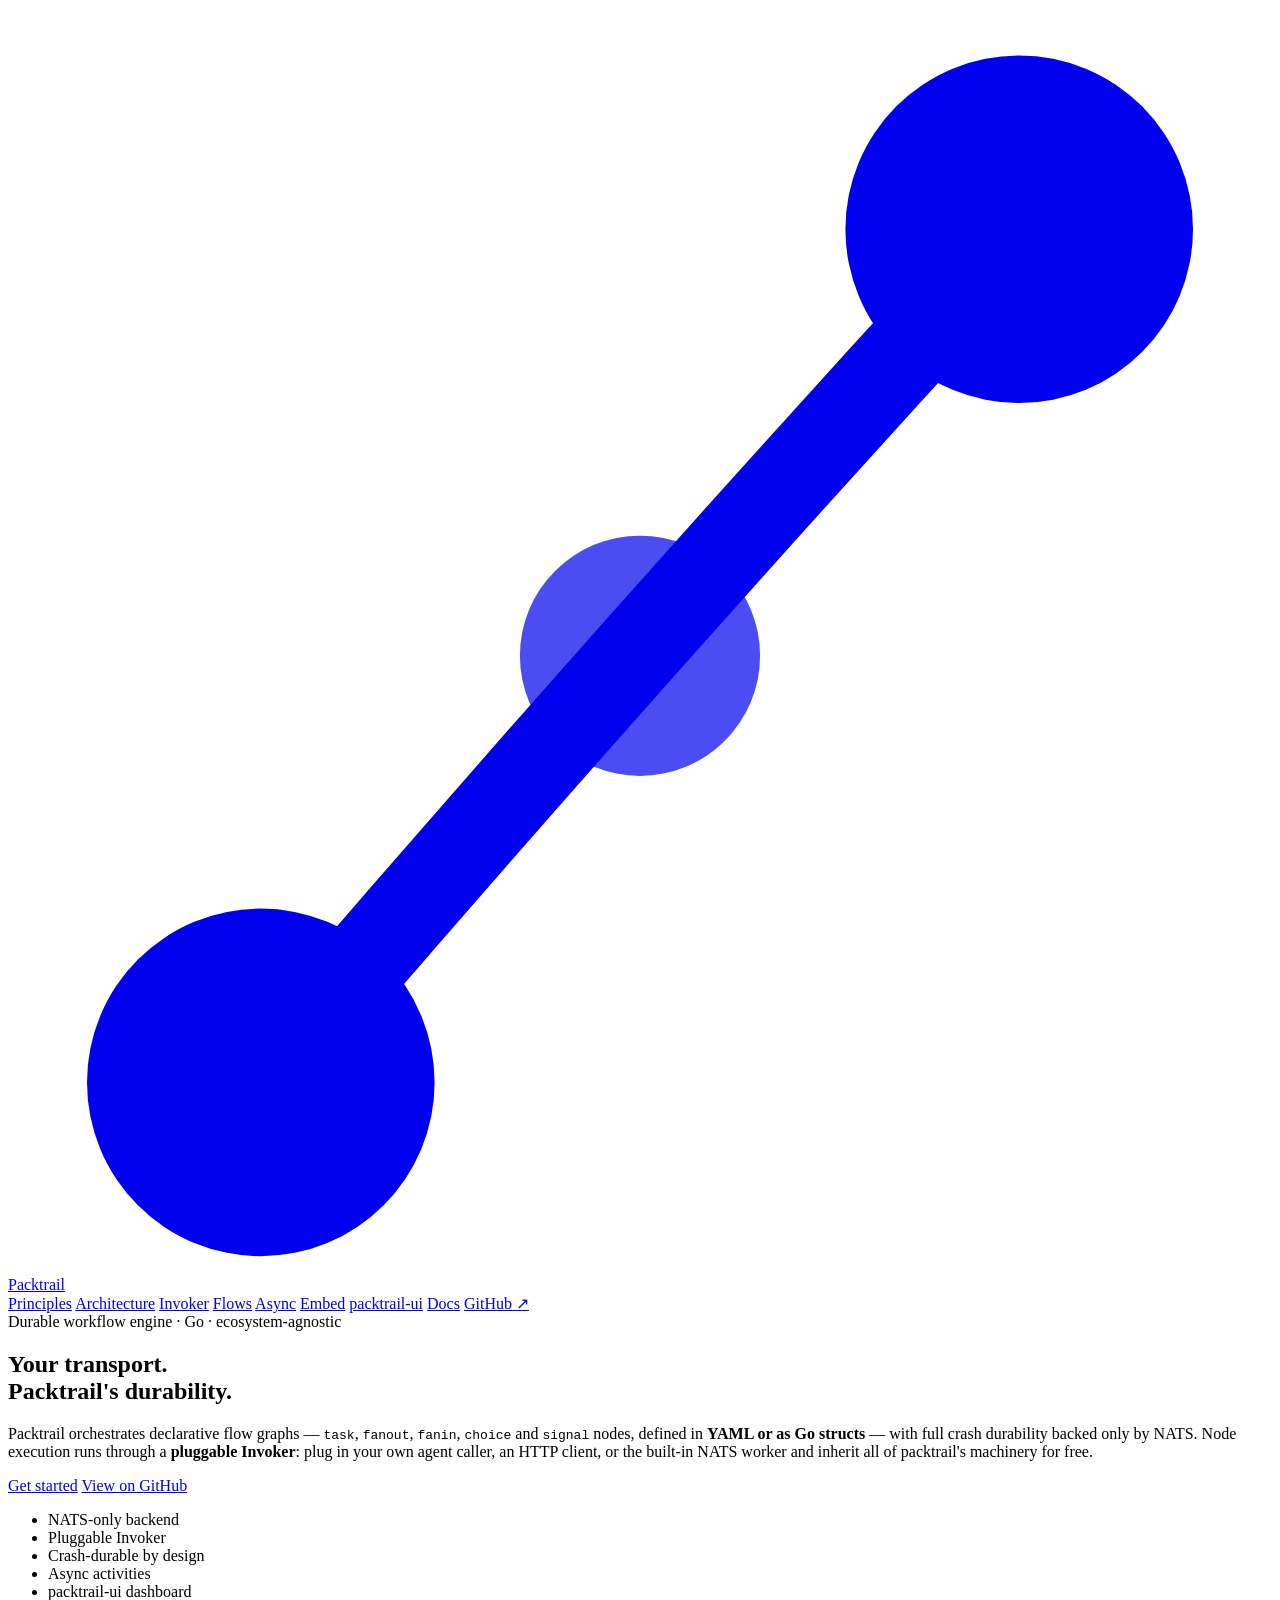
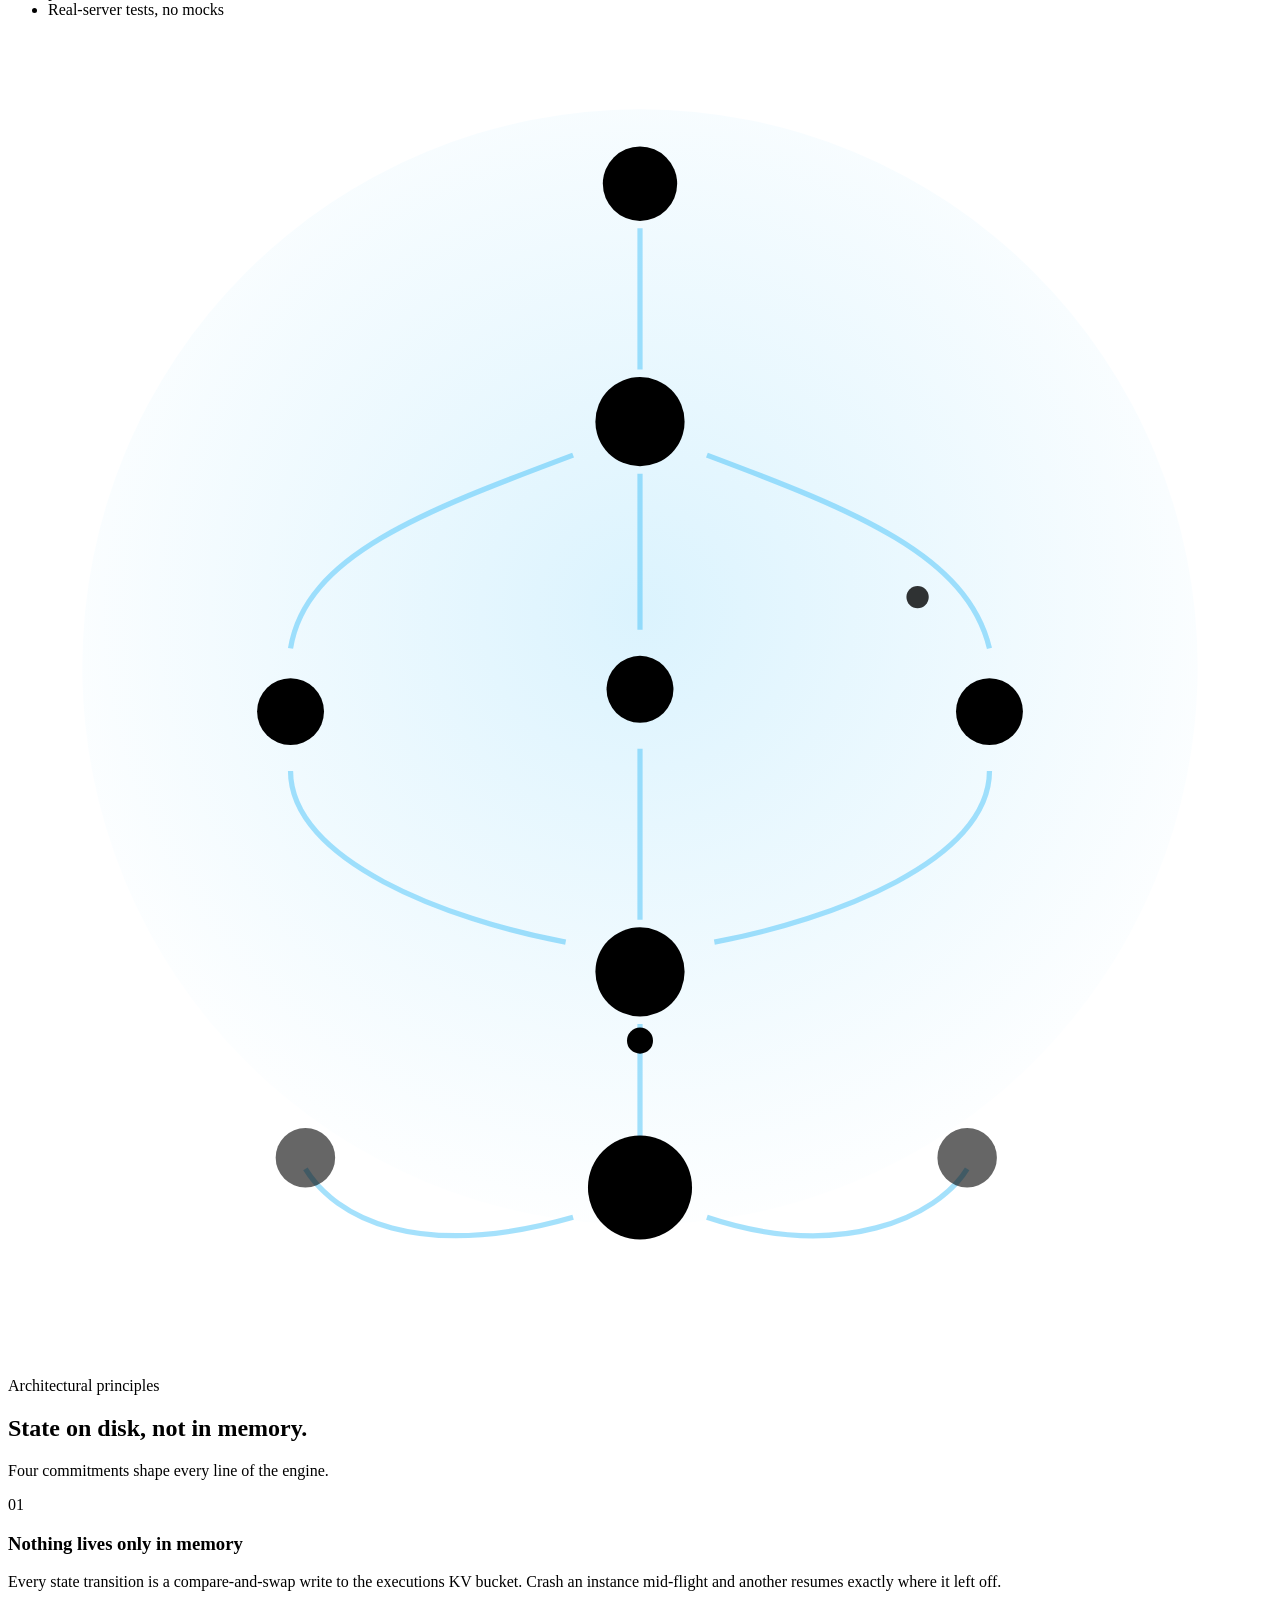
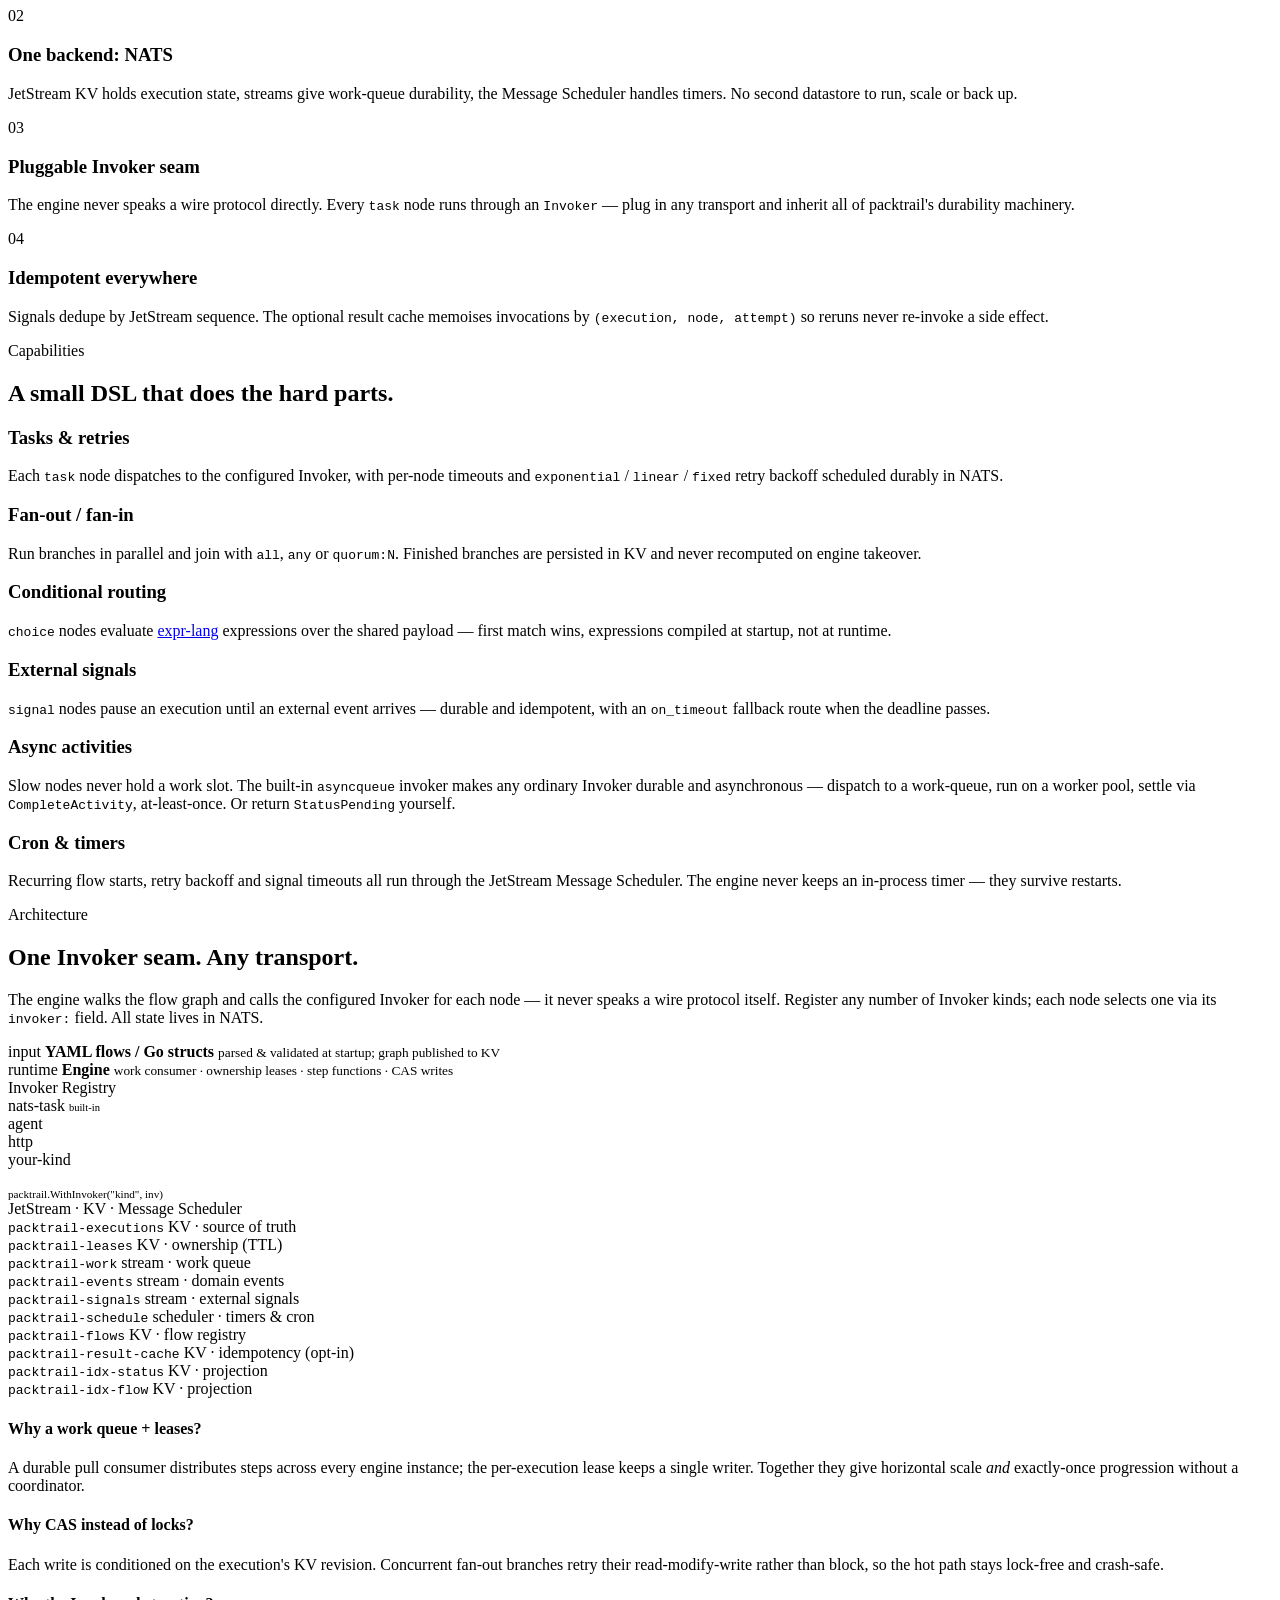
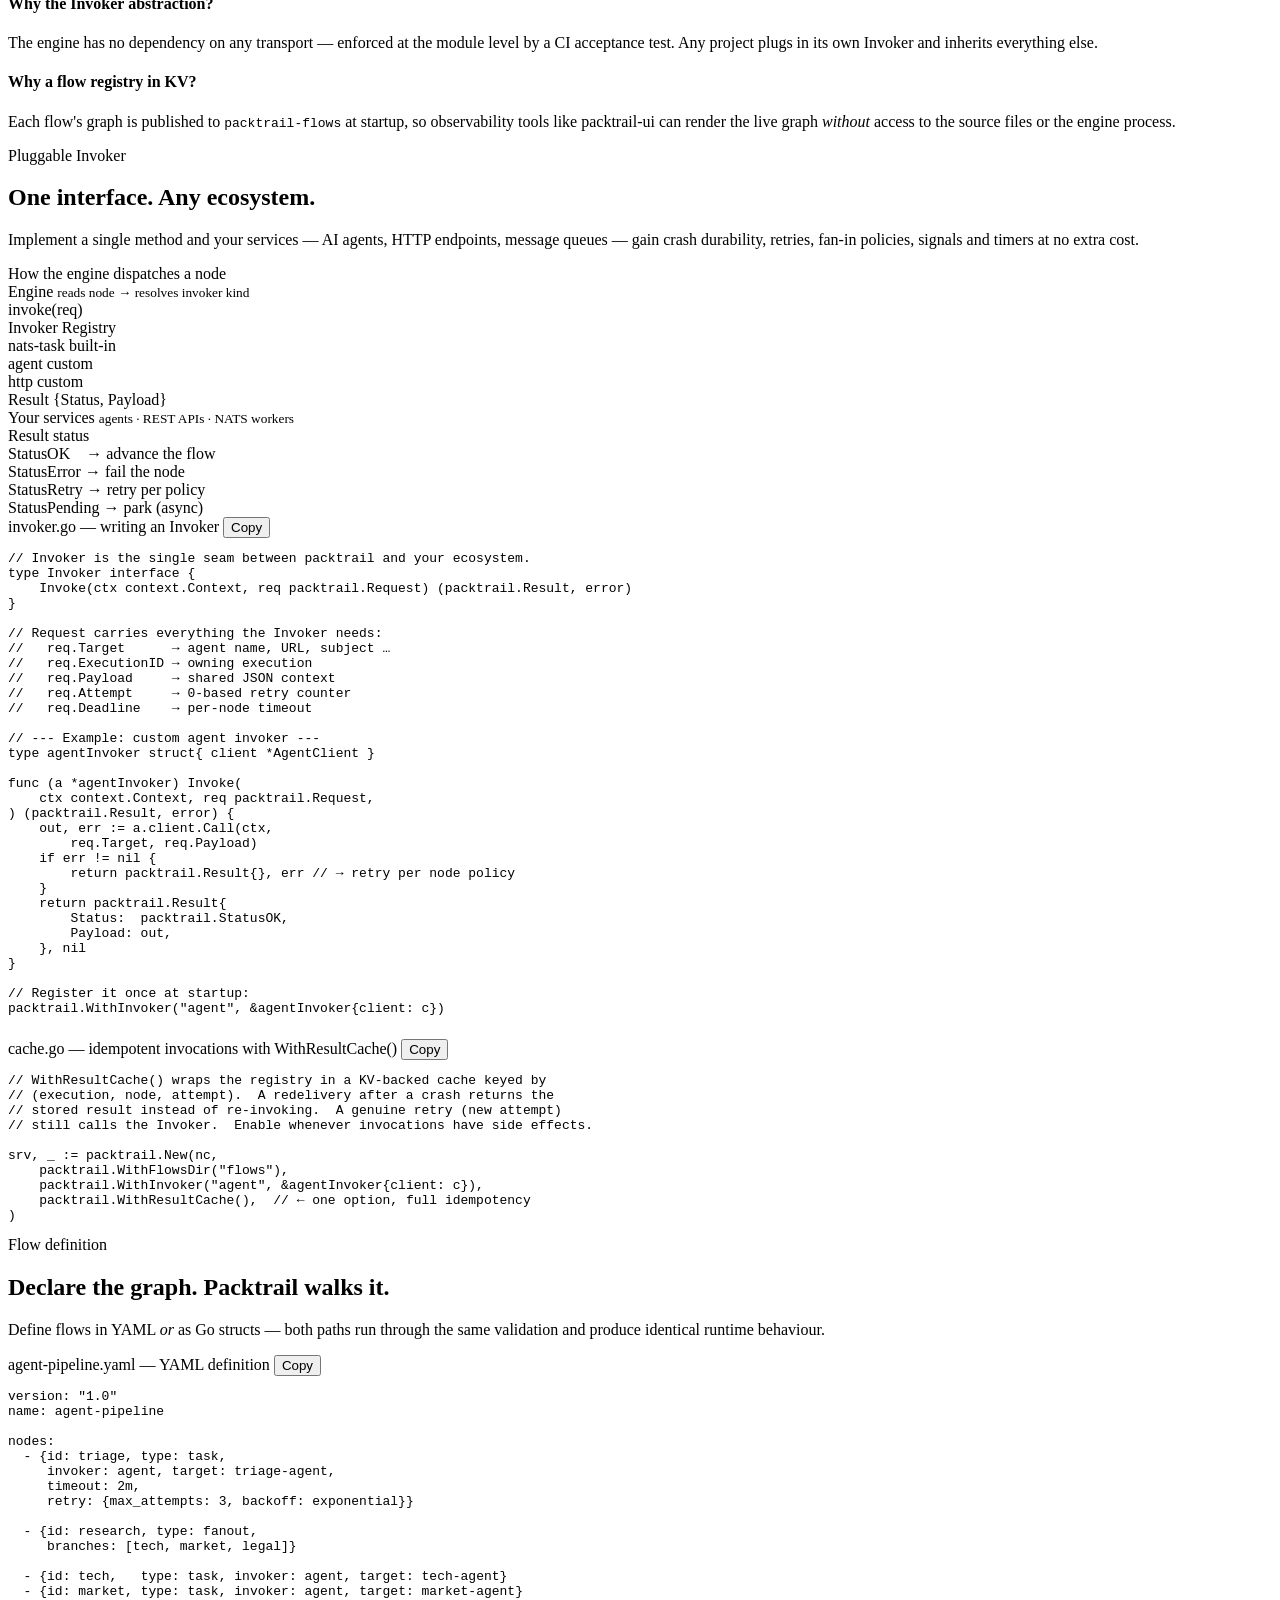
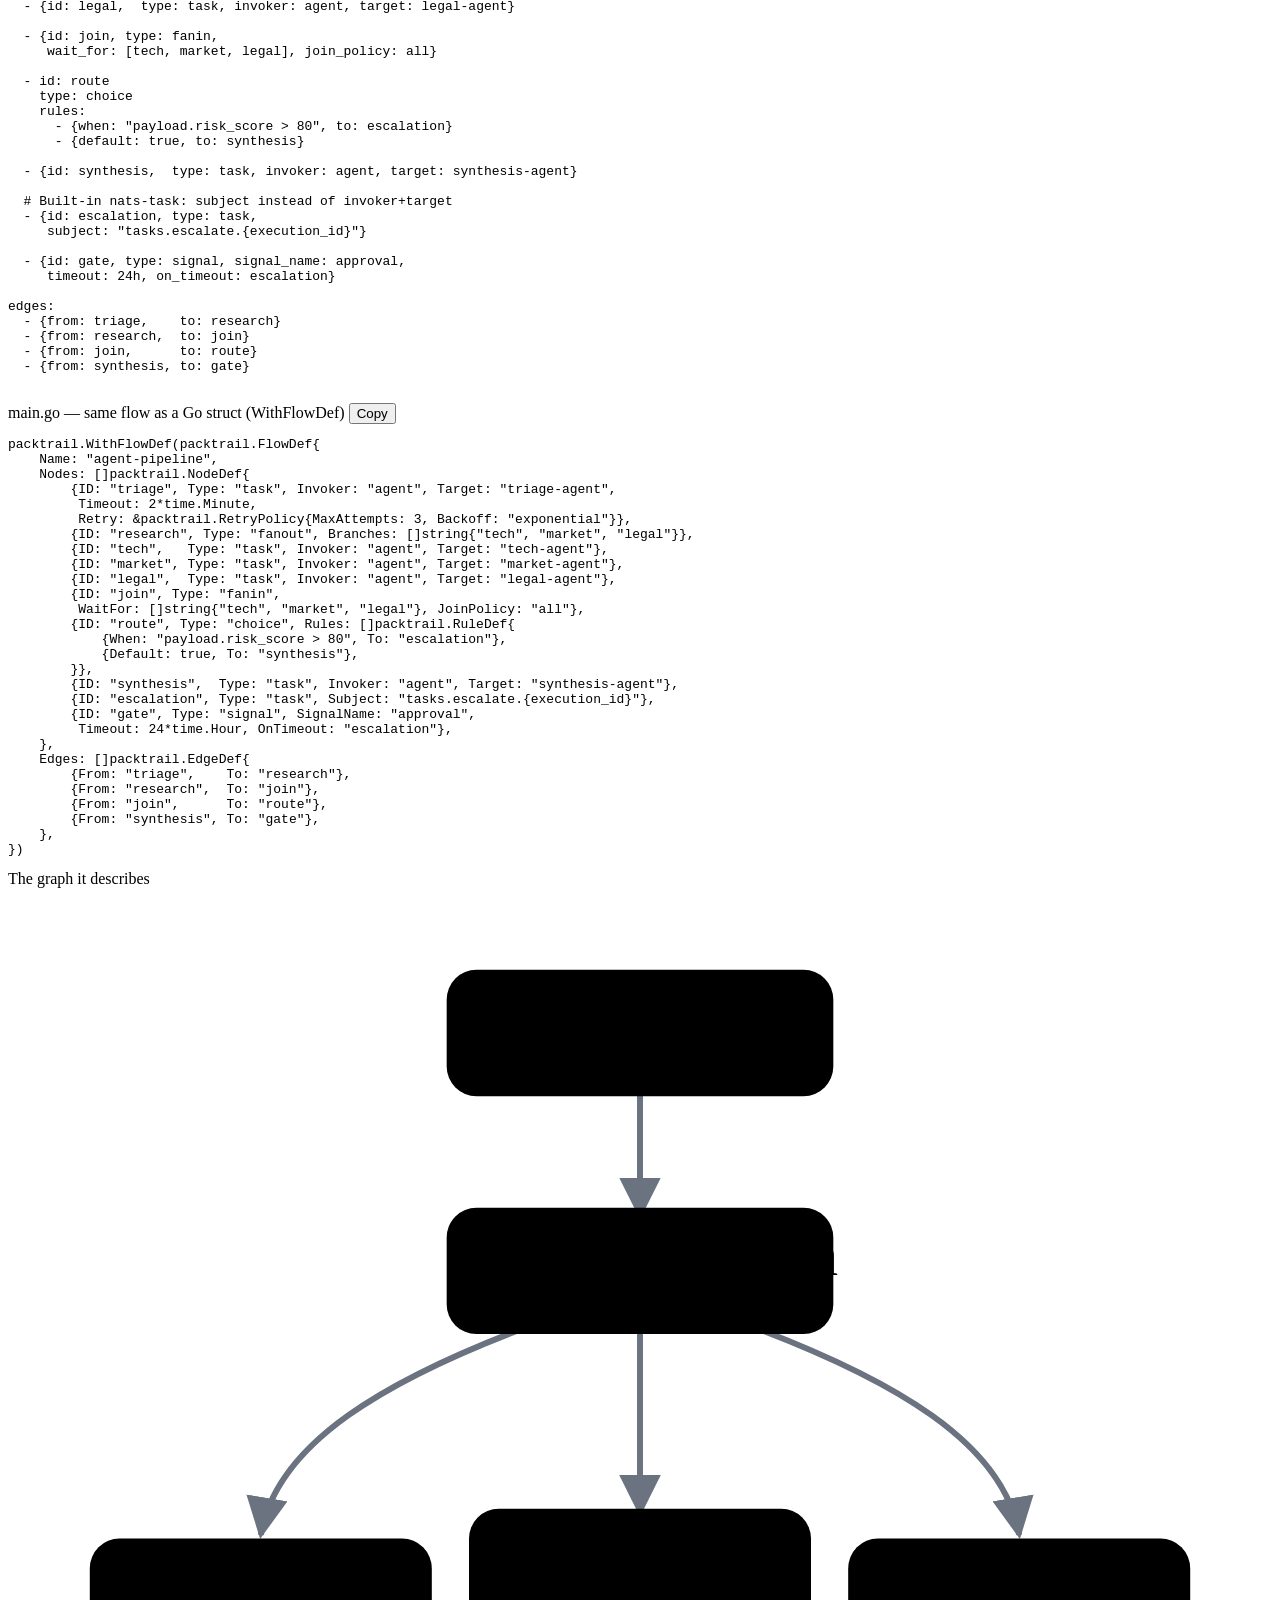
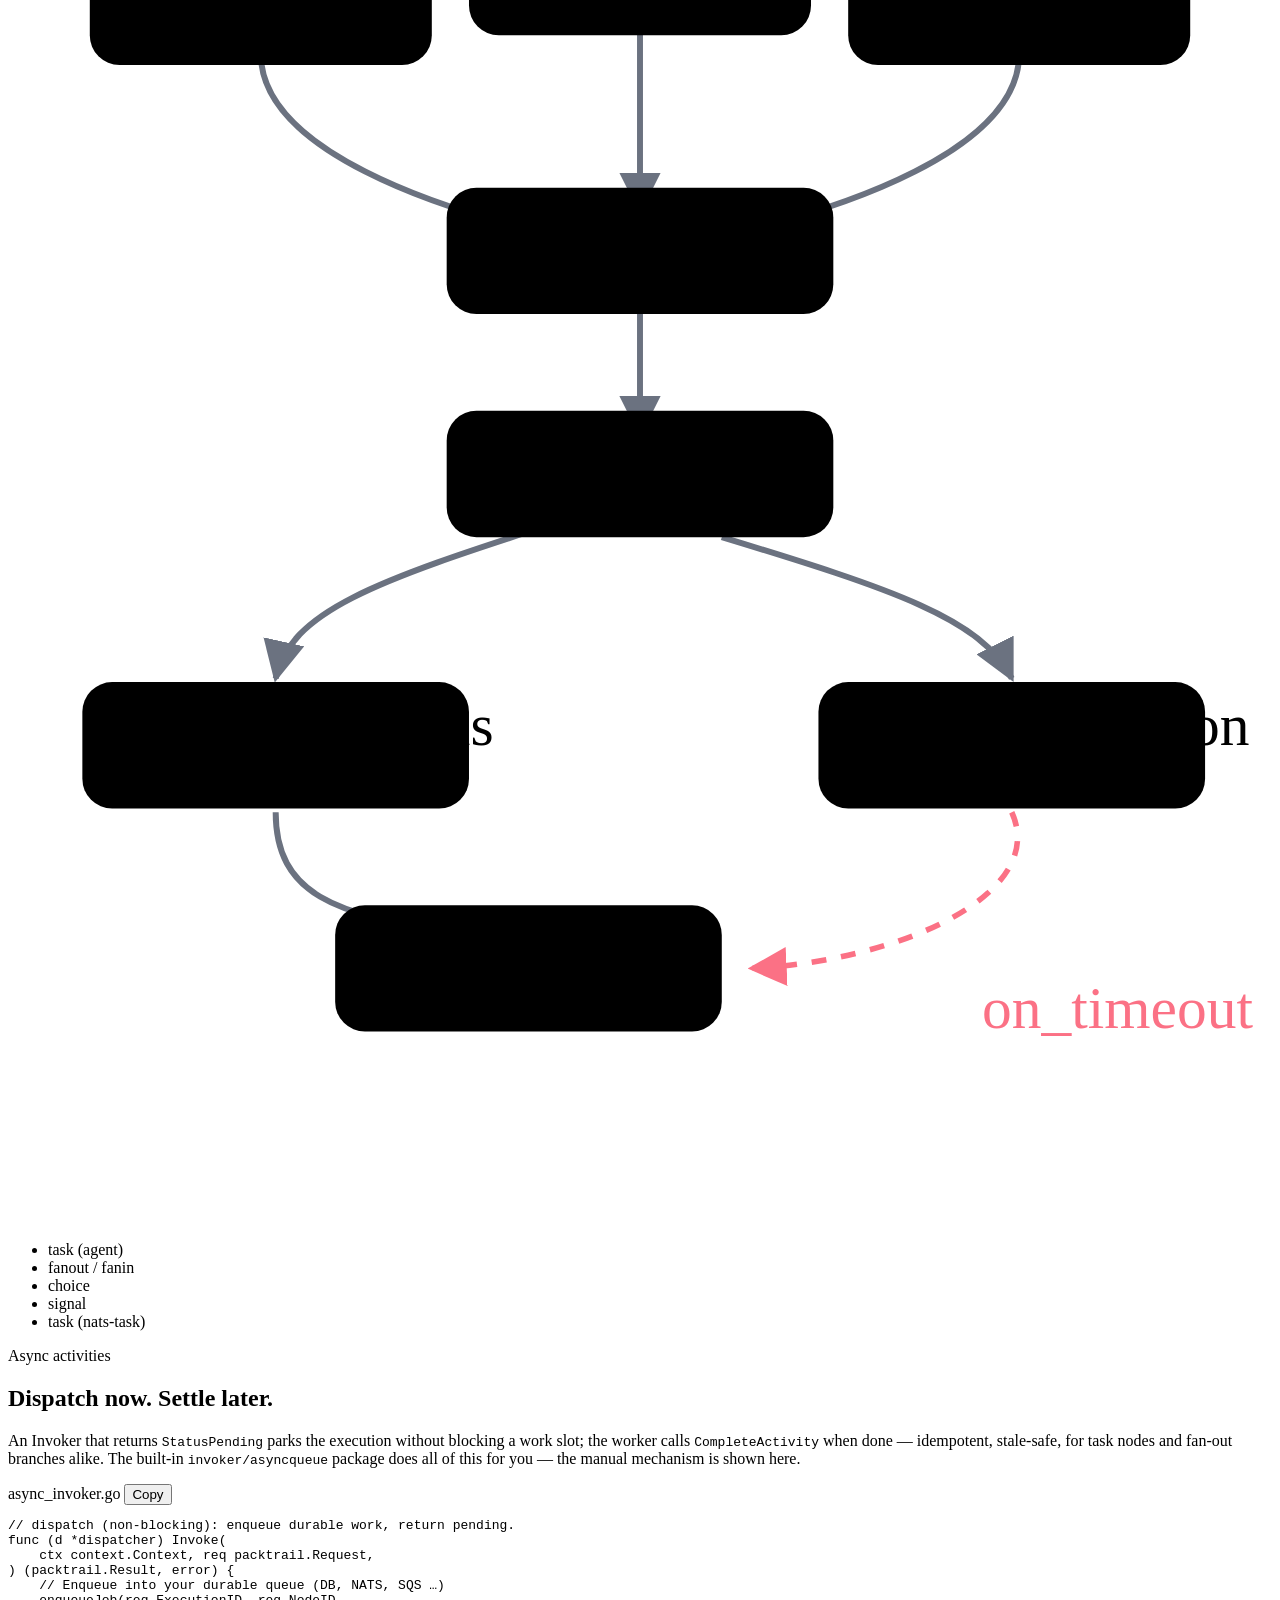
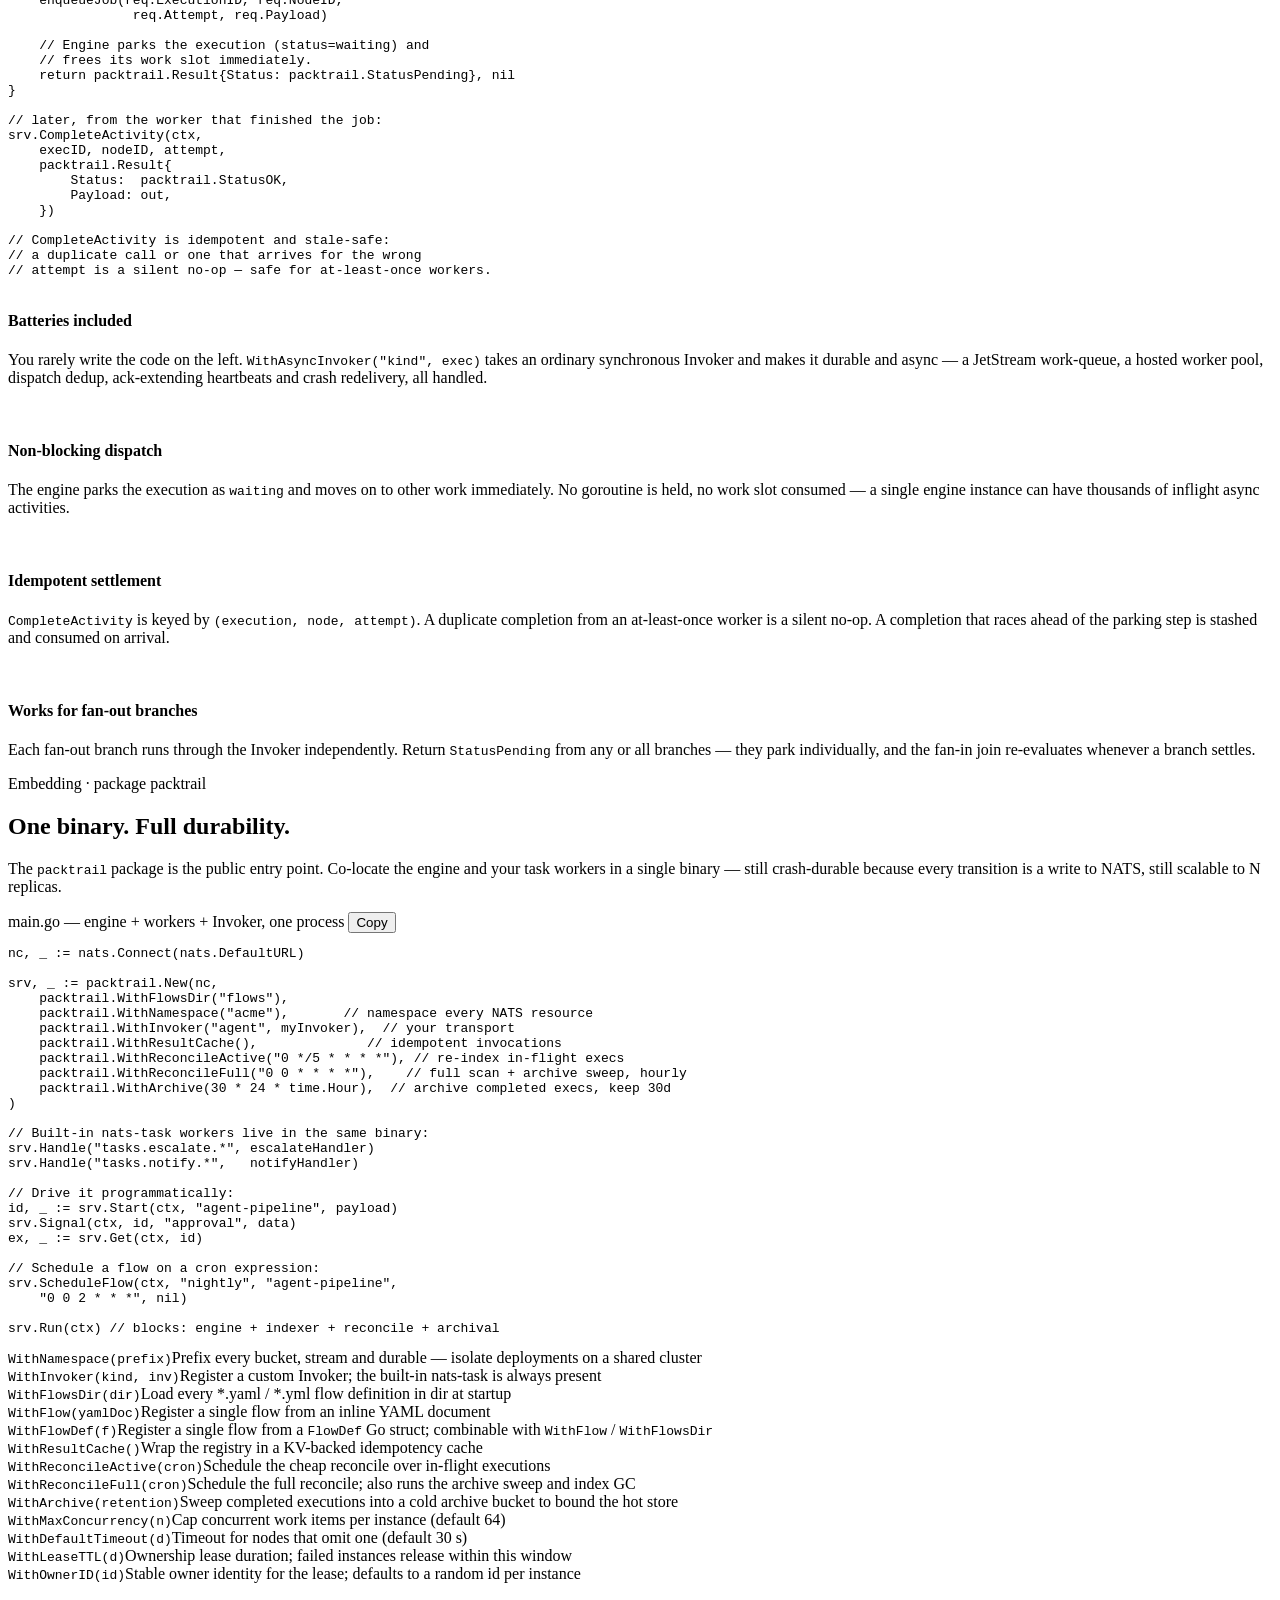
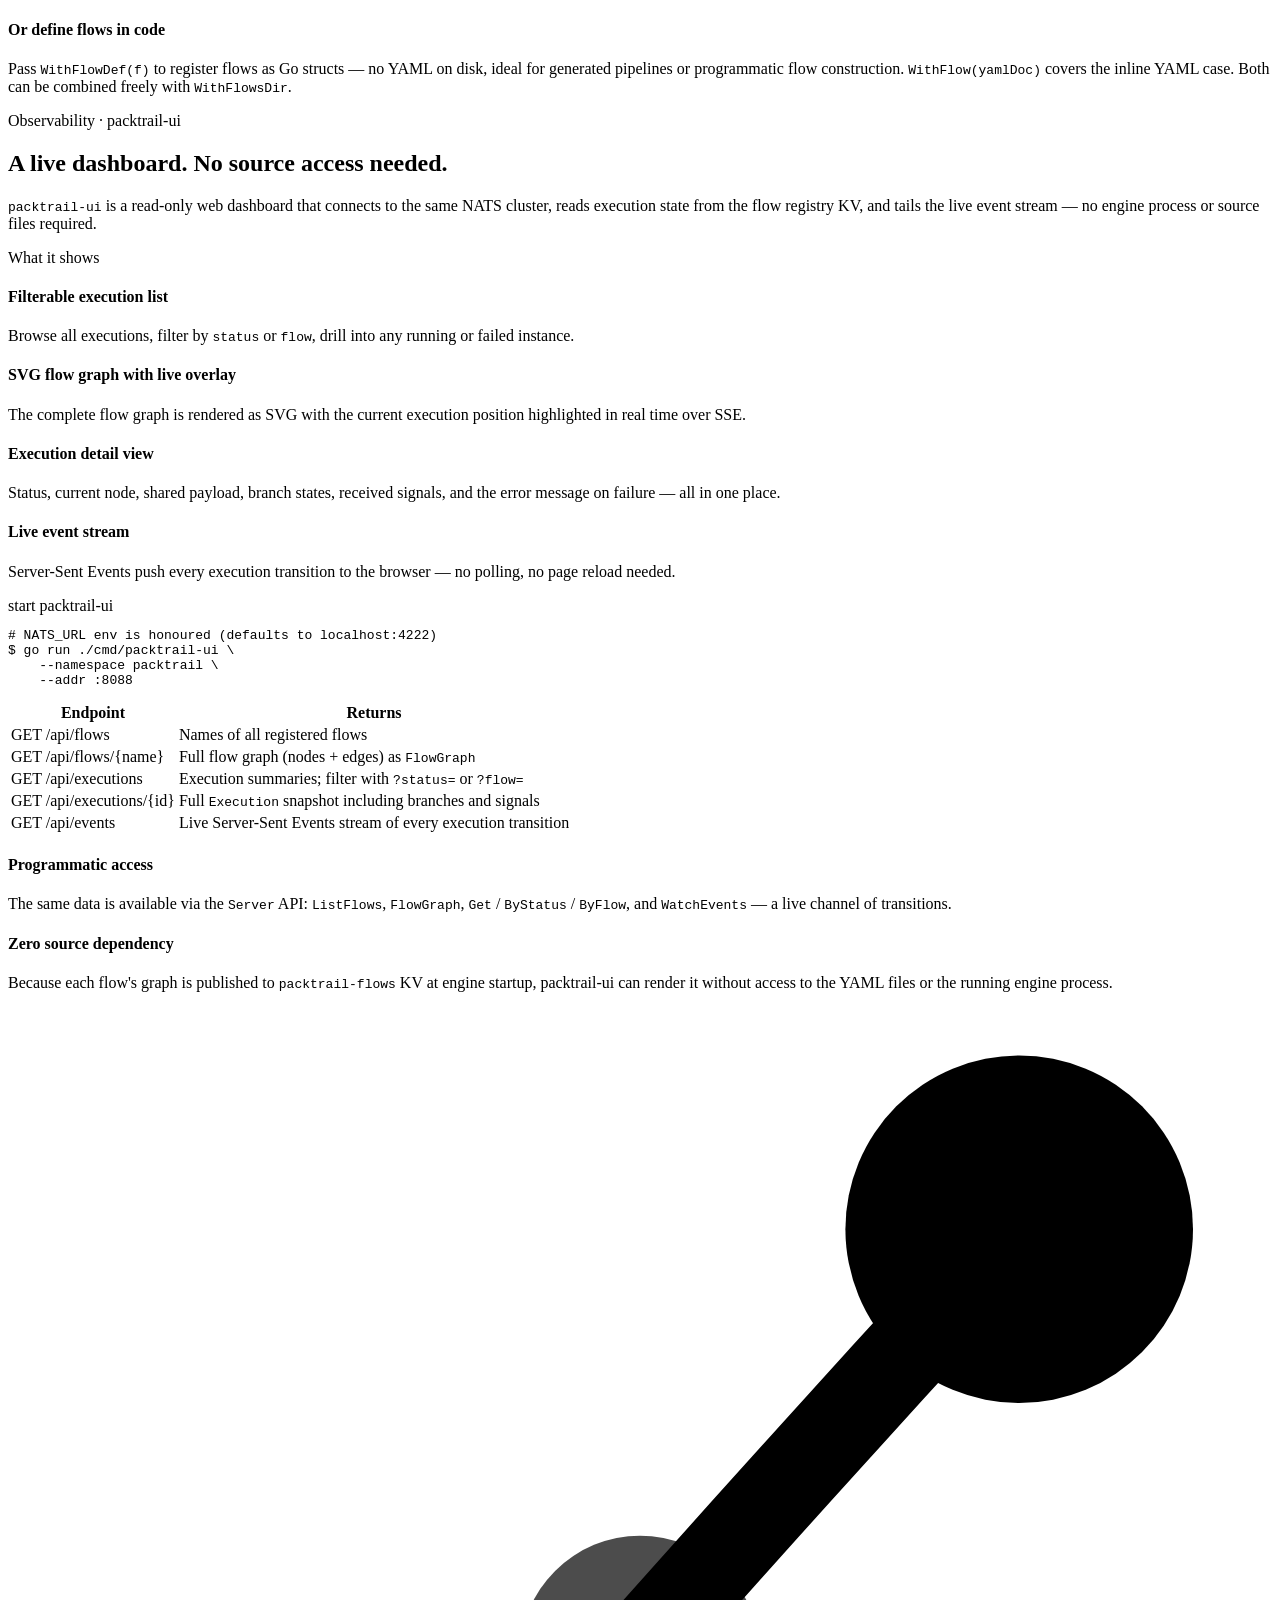
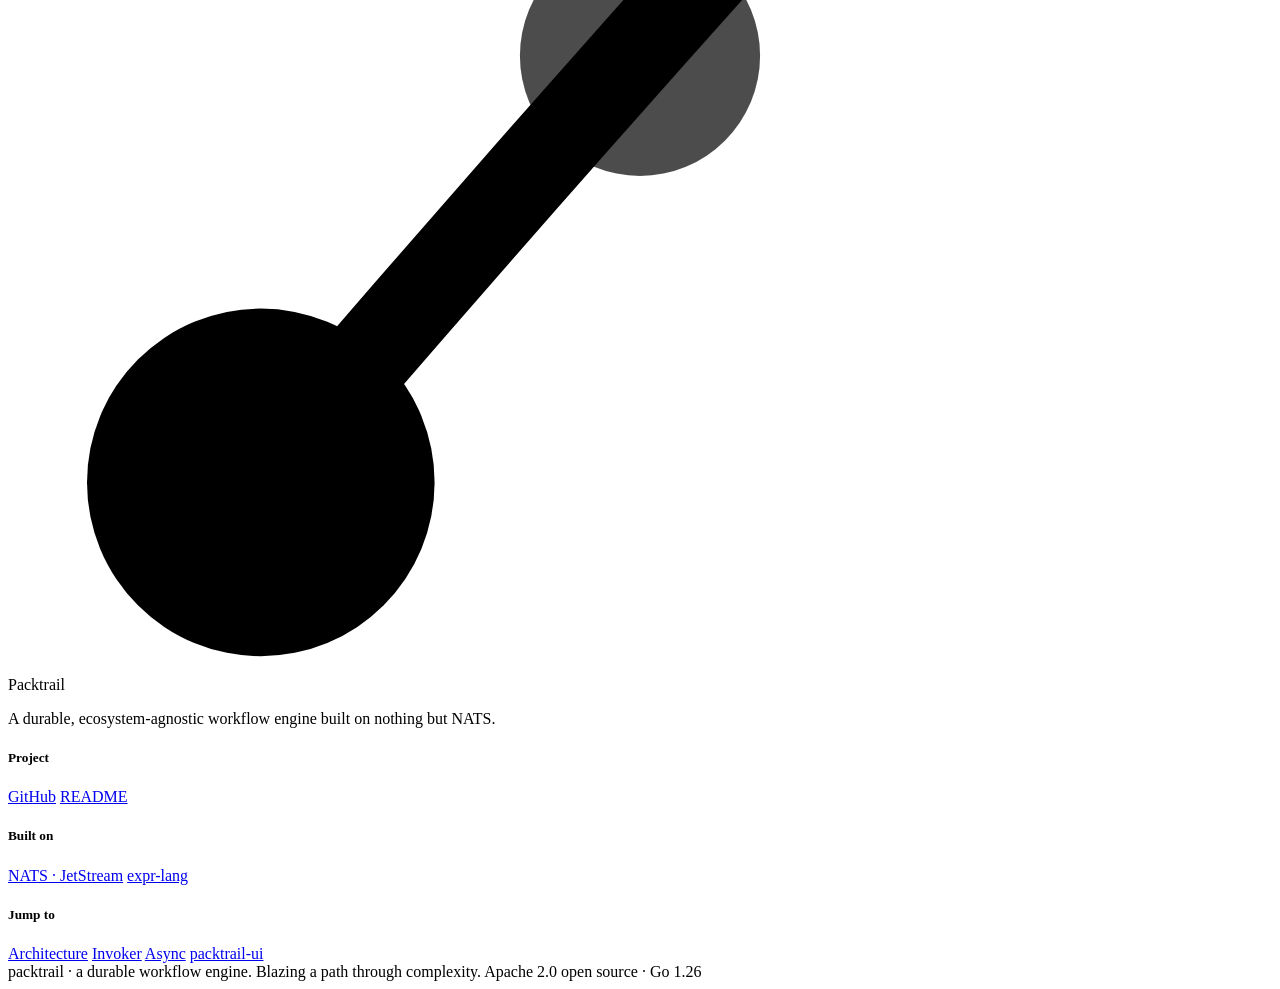
==== web/index.html @ fa20c8d7 "Refactor visibility indexer and enhance reconciliation processes - Removed the metaPrefix and associ" ====
<!DOCTYPE html>
<html lang="en">
<head>
<meta charset="UTF-8" />
<meta name="viewport" content="width=device-width, initial-scale=1.0" />
<title>Packtrail — ecosystem-agnostic durable workflows on NATS</title>
<meta name="description" content="Packtrail is a durable, ecosystem-agnostic workflow engine in Go. It orchestrates flow graphs — defined in YAML or as Go structs — backed only by NATS — JetStream, KV and the Message Scheduler — with a pluggable Invoker that lets you drive any transport: agent callers, HTTP clients, NATS workers." />
<link rel="preconnect" href="https://fonts.googleapis.com" />
<link rel="preconnect" href="https://fonts.gstatic.com" crossorigin />
<link href="https://fonts.googleapis.com/css2?family=Space+Grotesk:wght@400;500;600;700&family=Inter:wght@400;450;500;600&family=JetBrains+Mono:wght@400;500;600&display=swap" rel="stylesheet" />
<link rel="stylesheet" href="styles.css" />
<noscript><style>.reveal{opacity:1!important;transform:none!important}</style></noscript>
<link rel="icon" href="data:image/svg+xml,%3Csvg xmlns='http://www.w3.org/2000/svg' viewBox='0 0 32 32'%3E%3Cpath d='M6 26 Q16 14 26 6' stroke='%2338bdf8' stroke-width='2.5' fill='none' stroke-linecap='round'/%3E%3Ccircle cx='6' cy='26' r='4.5' fill='%2338bdf8'/%3E%3Ccircle cx='16' cy='16' r='3' fill='%2338bdf8' opacity='.75'/%3E%3Ccircle cx='26' cy='6' r='4.5' fill='%2338bdf8'/%3E%3C/svg%3E" />
</head>
<body>

<!-- ============================ NAV ============================ -->
<header class="nav" id="top">
  <div class="nav__inner">
    <a class="brand" href="#top" aria-label="Packtrail home">
      <svg class="brand__mark" viewBox="0 0 40 40" aria-hidden="true">
        <path d="M8 34 Q20 20, 32 7" stroke="currentColor" stroke-width="2.8" fill="none" stroke-linecap="round"/>
        <circle cx="8" cy="34" r="5.5" fill="currentColor"/>
        <circle cx="20" cy="20.5" r="3.8" fill="currentColor" opacity="0.7"/>
        <circle cx="32" cy="7" r="5.5" fill="currentColor"/>
      </svg>
      <span>Packtrail</span>
    </a>
    <nav class="nav__links">
      <a href="#principles">Principles</a>
      <a href="#architecture">Architecture</a>
      <a href="#invoker">Invoker</a>
      <a href="#dsl">Flows</a>
      <a href="#async">Async</a>
      <a href="#embed">Embed</a>
      <a href="#ui">packtrail-ui</a>
      <a class="docs__nav-link" href="docs.html">Docs</a>
      <a class="nav__gh" href="https://github.com/henomis/packtrail" target="_blank" rel="noopener">GitHub ↗</a>
    </nav>
  </div>
</header>

<!-- ============================ HERO ============================ -->
<section class="hero">
  <div class="hero__grid"></div>
  <div class="hero__inner">
    <div class="hero__copy">
      <span class="eyebrow">Durable workflow engine · Go · ecosystem-agnostic</span>
      <h1>Your transport.<br><span class="hl">Packtrail's durability.</span></h1>
      <p class="lede">
        Packtrail orchestrates declarative flow graphs — <code>task</code>, <code>fanout</code>,
        <code>fanin</code>, <code>choice</code> and <code>signal</code> nodes, defined in
        <strong>YAML or as Go&nbsp;structs</strong> — with full crash durability backed only by
        NATS. Node execution runs through a <strong>pluggable&nbsp;Invoker</strong>: plug in your
        own agent caller, an HTTP client, or the built-in NATS worker and inherit all of
        packtrail's machinery for&nbsp;free.
      </p>
      <div class="hero__cta">
        <a class="btn btn--primary" href="#embed">Get started</a>
        <a class="btn btn--ghost" href="https://github.com/henomis/packtrail" target="_blank" rel="noopener">View on GitHub</a>
      </div>
      <ul class="hero__badges">
        <li>NATS-only backend</li>
        <li>Pluggable Invoker</li>
        <li>Crash-durable by design</li>
        <li>Async activities</li>
        <li>packtrail-ui dashboard</li>
        <li>Real-server tests, no mocks</li>
      </ul>
    </div>

    <div class="hero__art" aria-hidden="true">
      <!-- Animated flow graph: task → fanout → [tasks] → fanin → choice → task -->
      <svg viewBox="0 0 340 360" class="flowsim">
        <defs>
          <radialGradient id="glow" cx="50%" cy="45%" r="58%">
            <stop offset="0%" stop-color="#38bdf8" stop-opacity="0.18"/>
            <stop offset="100%" stop-color="#38bdf8" stop-opacity="0"/>
          </radialGradient>
        </defs>
        <circle cx="170" cy="170" r="150" fill="url(#glow)"/>
        <!-- edges -->
        <g class="fsim__edges" stroke="#38bdf8" stroke-width="1.4" fill="none" opacity="0.45">
          <path d="M170 52 L170 90"/>
          <path d="M152 113 C112 128, 80 140, 76 165"/>
          <path d="M170 118 L170 160"/>
          <path d="M188 113 C228 128, 258 140, 264 165"/>
          <path d="M76 198 C76 222, 118 238, 150 244"/>
          <path d="M170 192 L170 238"/>
          <path d="M264 198 C264 222, 222 238, 190 244"/>
          <path d="M170 266 L170 302"/>
          <path d="M152 318 C110 330, 88 318, 80 305"/>
          <path d="M188 318 C224 330, 250 318, 258 305"/>
        </g>
        <!-- nodes -->
        <g class="fsim__nodes">
          <!-- start task -->
          <circle cx="170" cy="40" r="10"/>
          <!-- fanout -->
          <circle class="fan" cx="170" cy="104" r="12"/>
          <!-- three branch tasks -->
          <circle cx="76" cy="182" r="9"/>
          <circle cx="170" cy="176" r="9"/>
          <circle cx="264" cy="182" r="9"/>
          <!-- fanin -->
          <circle class="fan" cx="170" cy="252" r="12"/>
          <!-- choice / hub -->
          <circle class="hub choice" cx="170" cy="310" r="14"/>
          <!-- two end targets -->
          <circle cx="80" cy="302" r="8" opacity="0.6"/>
          <circle cx="258" cy="302" r="8" opacity="0.6"/>
        </g>
        <!-- travelling pulses -->
        <circle class="pulse" r="3.5">
          <animateMotion dur="3.8s" repeatCount="indefinite"
            path="M170 52 L170 104 C140 120 80 148 76 182 C76 218 130 240 170 252 L170 310"/>
        </circle>
        <circle class="pulse" r="3" style="opacity:.8">
          <animateMotion dur="3.8s" repeatCount="indefinite" begin="-1.9s"
            path="M170 52 L170 104 C200 120 258 148 264 182 C264 218 210 240 170 252 L170 310"/>
        </circle>
      </svg>
    </div>
  </div>
</section>

<!-- ============================ PRINCIPLES ============================ -->
<section class="section" id="principles">
  <div class="section__head reveal">
    <span class="eyebrow">Architectural principles</span>
    <h2>State on disk, not in memory.</h2>
    <p class="section__sub">Four commitments shape every line of the engine.</p>
  </div>
  <div class="cards cards--4">
    <article class="card reveal">
      <div class="card__num">01</div>
      <h3>Nothing lives only in memory</h3>
      <p>Every state transition is a compare-and-swap write to the executions KV bucket. Crash an instance mid-flight and another resumes exactly where it left off.</p>
    </article>
    <article class="card reveal">
      <div class="card__num">02</div>
      <h3>One backend: NATS</h3>
      <p>JetStream KV holds execution state, streams give work-queue durability, the Message Scheduler handles timers. No second datastore to run, scale or back up.</p>
    </article>
    <article class="card reveal">
      <div class="card__num">03</div>
      <h3>Pluggable Invoker seam</h3>
      <p>The engine never speaks a wire protocol directly. Every <code>task</code> node runs through an <code>Invoker</code> — plug in any transport and inherit all of packtrail's durability machinery.</p>
    </article>
    <article class="card reveal">
      <div class="card__num">04</div>
      <h3>Idempotent everywhere</h3>
      <p>Signals dedupe by JetStream sequence. The optional result cache memoises invocations by <code>(execution, node, attempt)</code> so reruns never re-invoke a side effect.</p>
    </article>
  </div>
</section>

<!-- ============================ FEATURES ============================ -->
<section class="section section--alt" id="features">
  <div class="section__head reveal">
    <span class="eyebrow">Capabilities</span>
    <h2>A small DSL that does the hard parts.</h2>
  </div>
  <div class="cards cards--3">
    <article class="feature reveal">
      <h3><span class="dot dot--task"></span>Tasks &amp; retries</h3>
      <p>Each <code>task</code> node dispatches to the configured Invoker, with per-node timeouts and <code>exponential</code> / <code>linear</code> / <code>fixed</code> retry backoff scheduled durably in NATS.</p>
    </article>
    <article class="feature reveal">
      <h3><span class="dot dot--fan"></span>Fan-out / fan-in</h3>
      <p>Run branches in parallel and join with <code>all</code>, <code>any</code> or <code>quorum:N</code>. Finished branches are persisted in KV and never recomputed on engine takeover.</p>
    </article>
    <article class="feature reveal">
      <h3><span class="dot dot--choice"></span>Conditional routing</h3>
      <p><code>choice</code> nodes evaluate <a href="https://github.com/expr-lang/expr" target="_blank" rel="noopener">expr-lang</a> expressions over the shared payload — first match wins, expressions compiled at startup, not at runtime.</p>
    </article>
    <article class="feature reveal">
      <h3><span class="dot dot--signal"></span>External signals</h3>
      <p><code>signal</code> nodes pause an execution until an external event arrives — durable and idempotent, with an <code>on_timeout</code> fallback route when the deadline passes.</p>
    </article>
    <article class="feature reveal">
      <h3><span class="dot dot--task"></span>Async activities</h3>
      <p>Slow nodes never hold a work slot. The built-in <code>asyncqueue</code> invoker makes any ordinary Invoker durable and asynchronous — dispatch to a work-queue, run on a worker pool, settle via <code>CompleteActivity</code>, at-least-once. Or return <code>StatusPending</code> yourself.</p>
    </article>
    <article class="feature reveal">
      <h3><span class="dot dot--fan"></span>Cron &amp; timers</h3>
      <p>Recurring flow starts, retry backoff and signal timeouts all run through the JetStream Message Scheduler. The engine never keeps an in-process timer — they survive restarts.</p>
    </article>
  </div>
</section>

<!-- ============================ ARCHITECTURE ============================ -->
<section class="section" id="architecture">
  <div class="section__head reveal">
    <span class="eyebrow">Architecture</span>
    <h2>One Invoker seam. Any transport.</h2>
    <p class="section__sub">
      The engine walks the flow graph and calls the configured Invoker for each node — it never
      speaks a wire protocol itself. Register any number of Invoker kinds; each node selects
      one via its <code>invoker:</code> field. All state lives in NATS.
    </p>
  </div>

  <div class="arch reveal">
    <div class="arch__top">
      <div class="arch__box arch__box--side">
        <span class="arch__tag">input</span>
        <strong>YAML flows / Go structs</strong>
        <small>parsed &amp; validated at startup; graph published to KV</small>
      </div>

      <div class="arch__engine">
        <span class="arch__tag">runtime</span>
        <strong>Engine</strong>
        <small>work consumer · ownership leases · step functions · CAS writes</small>
      </div>

      <div class="arch__reg">
        <div class="arch__reg-title">Invoker Registry</div>
        <div class="arch__inv-list">
          <div class="arch__inv"><span class="i-dot" style="background:#38bdf8"></span>nats-task <span style="margin-left:auto;font-size:.66rem;color:var(--ink-faint)">built-in</span></div>
          <div class="arch__inv"><span class="i-dot" style="background:#a78bfa"></span>agent</div>
          <div class="arch__inv"><span class="i-dot" style="background:#2dd4bf"></span>http</div>
          <div class="arch__inv"><span class="i-dot" style="background:#fb7185"></span>your-kind</div>
        </div>
        <div class="arch__split" style="margin-top:.6rem;padding-top:.6rem;border-top:1px solid var(--line);font-family:var(--mono);font-size:.7rem;color:var(--ink-faint)">
          packtrail.WithInvoker("kind", inv)
        </div>
      </div>
    </div>

    <div class="arch__busline"><span>JetStream · KV · Message Scheduler</span></div>

    <div class="arch__stores">
      <div class="store store--truth">
        <code>packtrail-executions</code>
        <span>KV · source of truth</span>
      </div>
      <div class="store store--lease">
        <code>packtrail-leases</code>
        <span>KV · ownership (TTL)</span>
      </div>
      <div class="store store--stream">
        <code>packtrail-work</code>
        <span>stream · work queue</span>
      </div>
      <div class="store store--stream">
        <code>packtrail-events</code>
        <span>stream · domain events</span>
      </div>
      <div class="store store--stream">
        <code>packtrail-signals</code>
        <span>stream · external signals</span>
      </div>
      <div class="store store--timer">
        <code>packtrail-schedule</code>
        <span>scheduler · timers &amp; cron</span>
      </div>
      <div class="store store--truth" style="border-left-color:var(--sky-hi)">
        <code>packtrail-flows</code>
        <span>KV · flow registry</span>
      </div>
      <div class="store store--cache">
        <code>packtrail-result-cache</code>
        <span>KV · idempotency (opt-in)</span>
      </div>
      <div class="store store--proj">
        <code>packtrail-idx-status</code>
        <span>KV · projection</span>
      </div>
      <div class="store store--proj">
        <code>packtrail-idx-flow</code>
        <span>KV · projection</span>
      </div>
    </div>
  </div>

  <div class="choices">
    <article class="choice-card reveal">
      <h4>Why a work queue + leases?</h4>
      <p>A durable pull consumer distributes steps across every engine instance; the per-execution lease keeps a single writer. Together they give horizontal scale <em>and</em> exactly-once progression without a coordinator.</p>
    </article>
    <article class="choice-card reveal">
      <h4>Why CAS instead of locks?</h4>
      <p>Each write is conditioned on the execution's KV revision. Concurrent fan-out branches retry their read-modify-write rather than block, so the hot path stays lock-free and crash-safe.</p>
    </article>
    <article class="choice-card reveal">
      <h4>Why the Invoker abstraction?</h4>
      <p>The engine has no dependency on any transport — enforced at the module level by a CI acceptance test. Any project plugs in its own Invoker and inherits everything else.</p>
    </article>
    <article class="choice-card reveal">
      <h4>Why a flow registry in KV?</h4>
      <p>Each flow's graph is published to <code>packtrail-flows</code> at startup, so observability tools like packtrail-ui can render the live graph <em>without</em> access to the source files or the engine process.</p>
    </article>
  </div>
</section>

<!-- ============================ INVOKER ============================ -->
<section class="section section--alt" id="invoker">
  <div class="section__head reveal">
    <span class="eyebrow">Pluggable Invoker</span>
    <h2>One interface. Any ecosystem.</h2>
    <p class="section__sub">
      Implement a single method and your services — AI agents, HTTP endpoints, message queues —
      gain crash durability, retries, fan-in policies, signals and timers at no extra cost.
    </p>
  </div>

  <div class="invoker-layout">
    <div class="inv-panel reveal">
      <div class="inv-panel__title">How the engine dispatches a node</div>
      <div class="inv-flow">
        <div class="inv-box inv-box--engine">
          Engine
          <small>reads node → resolves invoker kind</small>
        </div>
        <div class="inv-arrow">invoke(req)</div>
        <div class="inv-registry">
          <div class="inv-registry__title">Invoker Registry</div>
          <div class="inv-kind">nats-task <span class="badge badge-builtin">built-in</span></div>
          <div class="inv-kind">agent <span class="badge">custom</span></div>
          <div class="inv-kind">http <span class="badge">custom</span></div>
        </div>
        <div class="inv-arrow">Result {Status, Payload}</div>
        <div class="inv-box">
          Your services
          <small>agents · REST APIs · NATS workers</small>
        </div>
        <div class="inv-split">
          <div class="inv-split-title">Result status</div>
          <div class="inv-target">StatusOK &nbsp;&nbsp;&nbsp;→ advance the flow</div>
          <div class="inv-target">StatusError → fail the node</div>
          <div class="inv-target">StatusRetry → retry per policy</div>
          <div class="inv-target">StatusPending → park (async)</div>
        </div>
      </div>
    </div>

    <div class="codecard reveal">
      <div class="codecard__bar">
        <span class="codecard__dots"><i></i><i></i><i></i></span>
        <span class="codecard__name">invoker.go — writing an Invoker</span>
        <button class="copy" data-copy="#inv-src">Copy</button>
      </div>
<pre class="codecard__body" id="inv-src"><code><span class="cm">// Invoker is the single seam between packtrail and your ecosystem.</span>
<span class="kw">type</span> Invoker <span class="kw">interface</span> {
    Invoke(ctx context.Context, req packtrail.Request) (packtrail.Result, <span class="kw">error</span>)
}

<span class="cm">// Request carries everything the Invoker needs:</span>
<span class="cm">//   req.Target      → agent name, URL, subject …</span>
<span class="cm">//   req.ExecutionID → owning execution</span>
<span class="cm">//   req.Payload     → shared JSON context</span>
<span class="cm">//   req.Attempt     → 0-based retry counter</span>
<span class="cm">//   req.Deadline    → per-node timeout</span>

<span class="cm">// --- Example: custom agent invoker ---</span>
<span class="kw">type</span> agentInvoker <span class="kw">struct</span>{ client *AgentClient }

<span class="kw">func</span> (a *agentInvoker) <span class="fn">Invoke</span>(
    ctx context.Context, req packtrail.Request,
) (packtrail.Result, <span class="kw">error</span>) {
    out, err := a.client.<span class="fn">Call</span>(ctx,
        req.Target, req.Payload)
    <span class="kw">if</span> err != <span class="kw">nil</span> {
        <span class="kw">return</span> packtrail.Result{}, err <span class="cm">// → retry per node policy</span>
    }
    <span class="kw">return</span> packtrail.Result{
        Status:  packtrail.<span class="ok">StatusOK</span>,
        Payload: out,
    }, <span class="kw">nil</span>
}

<span class="cm">// Register it once at startup:</span>
packtrail.<span class="fn">WithInvoker</span>(<span class="s">"agent"</span>, &amp;agentInvoker{client: c})</code></pre>
    </div>
  </div>

  <div style="margin-top:1.4rem" class="reveal">
    <div class="codecard">
      <div class="codecard__bar">
        <span class="codecard__dots"><i></i><i></i><i></i></span>
        <span class="codecard__name">cache.go — idempotent invocations with WithResultCache()</span>
        <button class="copy" data-copy="#cache-src">Copy</button>
      </div>
<pre class="codecard__body" id="cache-src"><code><span class="cm">// WithResultCache() wraps the registry in a KV-backed cache keyed by</span>
<span class="cm">// (execution, node, attempt).  A redelivery after a crash returns the</span>
<span class="cm">// stored result instead of re-invoking.  A genuine retry (new attempt)</span>
<span class="cm">// still calls the Invoker.  Enable whenever invocations have side effects.</span>

srv, _ := packtrail.<span class="fn">New</span>(nc,
    packtrail.<span class="fn">WithFlowsDir</span>(<span class="s">"flows"</span>),
    packtrail.<span class="fn">WithInvoker</span>(<span class="s">"agent"</span>, &amp;agentInvoker{client: c}),
    packtrail.<span class="fn">WithResultCache</span>(),  <span class="cm">// ← one option, full idempotency</span>
)</code></pre>
    </div>
  </div>
</section>

<!-- ============================ DSL ============================ -->
<section class="section" id="dsl">
  <div class="section__head reveal">
    <span class="eyebrow">Flow definition</span>
    <h2>Declare the graph. Packtrail walks it.</h2>
    <p class="section__sub">Define flows in YAML <em>or</em> as Go structs — both paths run through the same validation and produce identical runtime behaviour.</p>
  </div>

  <div class="dsl">
    <div style="display:flex;flex-direction:column;gap:1rem">
    <div class="codecard reveal">
      <div class="codecard__bar">
        <span class="codecard__dots"><i></i><i></i><i></i></span>
        <span class="codecard__name">agent-pipeline.yaml — YAML definition</span>
        <button class="copy" data-copy="#yaml-src">Copy</button>
      </div>
<pre class="codecard__body" id="yaml-src"><code><span class="k">version</span>: <span class="s">"1.0"</span>
<span class="k">name</span>: agent-pipeline

<span class="k">nodes</span>:
  - {<span class="k">id</span>: triage, <span class="k">type</span>: <span class="t">task</span>,
     <span class="k">invoker</span>: agent, <span class="k">target</span>: triage-agent,
     <span class="k">timeout</span>: 2m,
     <span class="k">retry</span>: {<span class="k">max_attempts</span>: 3, <span class="k">backoff</span>: exponential}}

  - {<span class="k">id</span>: research, <span class="k">type</span>: <span class="t">fanout</span>,
     <span class="k">branches</span>: [tech, market, legal]}

  - {<span class="k">id</span>: tech,   <span class="k">type</span>: <span class="t">task</span>, <span class="k">invoker</span>: agent, <span class="k">target</span>: tech-agent}
  - {<span class="k">id</span>: market, <span class="k">type</span>: <span class="t">task</span>, <span class="k">invoker</span>: agent, <span class="k">target</span>: market-agent}
  - {<span class="k">id</span>: legal,  <span class="k">type</span>: <span class="t">task</span>, <span class="k">invoker</span>: agent, <span class="k">target</span>: legal-agent}

  - {<span class="k">id</span>: join, <span class="k">type</span>: <span class="t">fanin</span>,
     <span class="k">wait_for</span>: [tech, market, legal], <span class="k">join_policy</span>: all}

  - <span class="k">id</span>: route
    <span class="k">type</span>: <span class="t">choice</span>
    <span class="k">rules</span>:
      - {<span class="k">when</span>: <span class="s">"payload.risk_score &gt; 80"</span>, <span class="k">to</span>: escalation}
      - {<span class="k">default</span>: true, <span class="k">to</span>: synthesis}

  - {<span class="k">id</span>: synthesis,  <span class="k">type</span>: <span class="t">task</span>, <span class="k">invoker</span>: agent, <span class="k">target</span>: synthesis-agent}

  <span class="cm"># Built-in nats-task: subject instead of invoker+target</span>
  - {<span class="k">id</span>: escalation, <span class="k">type</span>: <span class="t">task</span>,
     <span class="k">subject</span>: <span class="s">"tasks.escalate.{execution_id}"</span>}

  - {<span class="k">id</span>: gate, <span class="k">type</span>: <span class="t">signal</span>, <span class="k">signal_name</span>: approval,
     <span class="k">timeout</span>: 24h, <span class="k">on_timeout</span>: escalation}

<span class="k">edges</span>:
  - {<span class="k">from</span>: triage,    <span class="k">to</span>: research}
  - {<span class="k">from</span>: research,  <span class="k">to</span>: join}
  - {<span class="k">from</span>: join,      <span class="k">to</span>: route}
  - {<span class="k">from</span>: synthesis, <span class="k">to</span>: gate}</code></pre>
    </div>

    <div class="codecard reveal">
      <div class="codecard__bar">
        <span class="codecard__dots"><i></i><i></i><i></i></span>
        <span class="codecard__name">main.go — same flow as a Go struct (WithFlowDef)</span>
        <button class="copy" data-copy="#struct-src">Copy</button>
      </div>
<pre class="codecard__body" id="struct-src"><code>packtrail.<span class="fn">WithFlowDef</span>(packtrail.FlowDef{
    Name: <span class="s">"agent-pipeline"</span>,
    Nodes: []packtrail.NodeDef{
        {ID: <span class="s">"triage"</span>, Type: <span class="s">"task"</span>, Invoker: <span class="s">"agent"</span>, Target: <span class="s">"triage-agent"</span>,
         Timeout: 2*time.Minute,
         Retry: &amp;packtrail.RetryPolicy{MaxAttempts: 3, Backoff: <span class="s">"exponential"</span>}},
        {ID: <span class="s">"research"</span>, Type: <span class="s">"fanout"</span>, Branches: []<span class="kw">string</span>{<span class="s">"tech"</span>, <span class="s">"market"</span>, <span class="s">"legal"</span>}},
        {ID: <span class="s">"tech"</span>,   Type: <span class="s">"task"</span>, Invoker: <span class="s">"agent"</span>, Target: <span class="s">"tech-agent"</span>},
        {ID: <span class="s">"market"</span>, Type: <span class="s">"task"</span>, Invoker: <span class="s">"agent"</span>, Target: <span class="s">"market-agent"</span>},
        {ID: <span class="s">"legal"</span>,  Type: <span class="s">"task"</span>, Invoker: <span class="s">"agent"</span>, Target: <span class="s">"legal-agent"</span>},
        {ID: <span class="s">"join"</span>, Type: <span class="s">"fanin"</span>,
         WaitFor: []<span class="kw">string</span>{<span class="s">"tech"</span>, <span class="s">"market"</span>, <span class="s">"legal"</span>}, JoinPolicy: <span class="s">"all"</span>},
        {ID: <span class="s">"route"</span>, Type: <span class="s">"choice"</span>, Rules: []packtrail.RuleDef{
            {When: <span class="s">"payload.risk_score &gt; 80"</span>, To: <span class="s">"escalation"</span>},
            {Default: <span class="kw">true</span>, To: <span class="s">"synthesis"</span>},
        }},
        {ID: <span class="s">"synthesis"</span>,  Type: <span class="s">"task"</span>, Invoker: <span class="s">"agent"</span>, Target: <span class="s">"synthesis-agent"</span>},
        {ID: <span class="s">"escalation"</span>, Type: <span class="s">"task"</span>, Subject: <span class="s">"tasks.escalate.{execution_id}"</span>},
        {ID: <span class="s">"gate"</span>, Type: <span class="s">"signal"</span>, SignalName: <span class="s">"approval"</span>,
         Timeout: 24*time.Hour, OnTimeout: <span class="s">"escalation"</span>},
    },
    Edges: []packtrail.EdgeDef{
        {From: <span class="s">"triage"</span>,    To: <span class="s">"research"</span>},
        {From: <span class="s">"research"</span>,  To: <span class="s">"join"</span>},
        {From: <span class="s">"join"</span>,      To: <span class="s">"route"</span>},
        {From: <span class="s">"synthesis"</span>, To: <span class="s">"gate"</span>},
    },
})</code></pre>
    </div>
    </div><!-- end left column -->

    <div class="graphcard reveal">
      <div class="graphcard__title">The graph it describes</div>
      <svg viewBox="0 0 340 520" class="flowgraph" role="img" aria-label="Agent pipeline graph">
        <defs>
          <marker id="arrow" viewBox="0 0 10 10" refX="9" refY="5" markerWidth="7" markerHeight="7" orient="auto-start-reverse">
            <path d="M0 0 L10 5 L0 10 z" fill="#6b7280"/>
          </marker>
          <marker id="arrowDash" viewBox="0 0 10 10" refX="9" refY="5" markerWidth="7" markerHeight="7" orient="auto-start-reverse">
            <path d="M0 0 L10 5 L0 10 z" fill="#fb7185"/>
          </marker>
        </defs>

        <!-- edges -->
        <g fill="none" stroke="#6b7280" stroke-width="1.6" marker-end="url(#arrow)">
          <!-- triage → research -->
          <path d="M170 55 L170 88"/>
          <!-- research → branches -->
          <path d="M148 115 C100 132, 72 150, 68 174"/>
          <path d="M170 120 L170 168"/>
          <path d="M192 115 C240 132, 268 150, 272 174"/>
          <!-- branches → join -->
          <path d="M68 206 C68 232, 116 248, 148 255"/>
          <path d="M170 200 L170 248"/>
          <path d="M272 206 C272 232, 224 248, 192 255"/>
          <!-- join → route -->
          <path d="M170 272 L170 308"/>
          <!-- route → synthesis -->
          <path d="M148 332 C98 348, 76 356, 72 374"/>
          <!-- route → escalation -->
          <path d="M192 336 C238 350, 262 358, 270 374"/>
          <!-- synthesis → gate -->
          <path d="M72 410 C72 432, 88 438, 120 442"/>
        </g>
        <!-- on_timeout dashed -->
        <path d="M270 410 C280 432, 240 450, 200 452" fill="none" stroke="#fb7185" stroke-width="1.5" stroke-dasharray="4 4" marker-end="url(#arrowDash)"/>
        <text x="262" y="468" class="elabel" fill="#fb7185">on_timeout</text>

        <!-- nodes -->
        <g class="fg-node">
          <!-- triage: agent task -->
          <g transform="translate(170,40)"><rect class="n-task" x="-52" y="-18" width="104" height="34" rx="8"/><text>triage</text></g>
          <!-- research: fanout -->
          <g transform="translate(170,104)"><rect class="n-fan" x="-52" y="-18" width="104" height="34" rx="8"/><text>research</text></g>
          <!-- branches: agent tasks -->
          <g transform="translate(68,192)"><rect class="n-task" x="-46" y="-17" width="92" height="34" rx="8"/><text>tech</text></g>
          <g transform="translate(170,184)"><rect class="n-task" x="-46" y="-17" width="92" height="34" rx="8"/><text>market</text></g>
          <g transform="translate(272,192)"><rect class="n-task" x="-46" y="-17" width="92" height="34" rx="8"/><text>legal</text></g>
          <!-- join: fanin -->
          <g transform="translate(170,260)"><rect class="n-fan" x="-52" y="-18" width="104" height="34" rx="8"/><text>join</text></g>
          <!-- route: choice -->
          <g transform="translate(170,320)"><rect class="n-choice" x="-52" y="-18" width="104" height="34" rx="8"/><text>route</text></g>
          <!-- synthesis: agent task -->
          <g transform="translate(72,392)"><rect class="n-task" x="-52" y="-17" width="104" height="34" rx="8"/><text>synthesis</text></g>
          <!-- escalation: nats-task (built-in) -->
          <g transform="translate(270,392)"><rect class="n-native" x="-52" y="-17" width="104" height="34" rx="8"/><text>escalation</text></g>
          <!-- gate: signal -->
          <g transform="translate(140,452)"><rect class="n-signal" x="-52" y="-17" width="104" height="34" rx="8"/><text>gate</text></g>
        </g>
      </svg>

      <ul class="legend">
        <li><span class="dot dot--task"></span>task (agent)</li>
        <li><span class="dot dot--fan"></span>fanout / fanin</li>
        <li><span class="dot dot--choice"></span>choice</li>
        <li><span class="dot dot--signal"></span>signal</li>
        <li><span class="dot dot--native"></span>task (nats-task)</li>
      </ul>
    </div>
  </div>
</section>

<!-- ============================ ASYNC ACTIVITIES ============================ -->
<section class="section section--alt" id="async">
  <div class="section__head reveal">
    <span class="eyebrow">Async activities</span>
    <h2>Dispatch now. Settle later.</h2>
    <p class="section__sub">
      An Invoker that returns <code>StatusPending</code> parks the execution without blocking
      a work slot; the worker calls <code>CompleteActivity</code> when done —
      idempotent, stale-safe, for task nodes and fan-out branches alike. The built-in
      <code>invoker/asyncqueue</code> package does all of this for you — the manual
      mechanism is shown here.
    </p>
  </div>

  <div class="async-layout">
    <div class="codecard reveal">
      <div class="codecard__bar">
        <span class="codecard__dots"><i></i><i></i><i></i></span>
        <span class="codecard__name">async_invoker.go</span>
        <button class="copy" data-copy="#async-src">Copy</button>
      </div>
<pre class="codecard__body" id="async-src"><code><span class="cm">// dispatch (non-blocking): enqueue durable work, return pending.</span>
<span class="kw">func</span> (d *dispatcher) <span class="fn">Invoke</span>(
    ctx context.Context, req packtrail.Request,
) (packtrail.Result, <span class="kw">error</span>) {
    <span class="cm">// Enqueue into your durable queue (DB, NATS, SQS …)</span>
    <span class="fn">enqueueJob</span>(req.ExecutionID, req.NodeID,
                req.Attempt, req.Payload)

    <span class="cm">// Engine parks the execution (status=waiting) and</span>
    <span class="cm">// frees its work slot immediately.</span>
    <span class="kw">return</span> packtrail.Result{Status: packtrail.<span class="pend">StatusPending</span>}, <span class="kw">nil</span>
}

<span class="cm">// later, from the worker that finished the job:</span>
srv.<span class="fn">CompleteActivity</span>(ctx,
    execID, nodeID, attempt,
    packtrail.Result{
        Status:  packtrail.<span class="ok">StatusOK</span>,
        Payload: out,
    })

<span class="cm">// CompleteActivity is idempotent and stale-safe:</span>
<span class="cm">// a duplicate call or one that arrives for the wrong</span>
<span class="cm">// attempt is a silent no-op — safe for at-least-once workers.</span></code></pre>
    </div>

    <div class="api__envelopes" style="display:flex;flex-direction:column;gap:1.1rem">
      <article class="choice-card reveal">
        <h4>Batteries included</h4>
        <p>You rarely write the code on the left. <code>WithAsyncInvoker("kind", exec)</code> takes an ordinary synchronous Invoker and makes it durable and async — a JetStream work-queue, a hosted worker pool, dispatch dedup, ack-extending heartbeats and crash redelivery, all handled.</p>
      </article>
      <article class="choice-card reveal">
        <h4>Non-blocking dispatch</h4>
        <p>The engine parks the execution as <code>waiting</code> and moves on to other work immediately. No goroutine is held, no work slot consumed — a single engine instance can have thousands of inflight async activities.</p>
      </article>
      <article class="choice-card reveal">
        <h4>Idempotent settlement</h4>
        <p><code>CompleteActivity</code> is keyed by <code>(execution, node, attempt)</code>. A duplicate completion from an at-least-once worker is a silent no-op. A completion that races ahead of the parking step is stashed and consumed on arrival.</p>
      </article>
      <article class="choice-card reveal">
        <h4>Works for fan-out branches</h4>
        <p>Each fan-out branch runs through the Invoker independently. Return <code>StatusPending</code> from any or all branches — they park individually, and the fan-in join re-evaluates whenever a branch settles.</p>
      </article>
    </div>
  </div>
</section>

<!-- ============================ EMBED ============================ -->
<section class="section" id="embed">
  <div class="section__head reveal">
    <span class="eyebrow">Embedding · package packtrail</span>
    <h2>One binary. Full durability.</h2>
    <p class="section__sub">
      The <code>packtrail</code> package is the public entry point. Co-locate the engine and your
      task workers in a single binary — still crash-durable because every transition is a
      write to NATS, still scalable to N replicas.
    </p>
  </div>

  <div class="embed">
    <div class="codecard reveal">
      <div class="codecard__bar">
        <span class="codecard__dots"><i></i><i></i><i></i></span>
        <span class="codecard__name">main.go — engine + workers + Invoker, one process</span>
        <button class="copy" data-copy="#embed-src">Copy</button>
      </div>
<pre class="codecard__body" id="embed-src"><code>nc, _ := nats.<span class="fn">Connect</span>(nats.DefaultURL)

srv, _ := packtrail.<span class="fn">New</span>(nc,
    packtrail.<span class="fn">WithFlowsDir</span>(<span class="s">"flows"</span>),
    packtrail.<span class="fn">WithNamespace</span>(<span class="s">"acme"</span>),       <span class="cm">// namespace every NATS resource</span>
    packtrail.<span class="fn">WithInvoker</span>(<span class="s">"agent"</span>, myInvoker),  <span class="cm">// your transport</span>
    packtrail.<span class="fn">WithResultCache</span>(),              <span class="cm">// idempotent invocations</span>
    packtrail.<span class="fn">WithReconcileActive</span>(<span class="s">"0 */5 * * * *"</span>), <span class="cm">// re-index in-flight execs</span>
    packtrail.<span class="fn">WithReconcileFull</span>(<span class="s">"0 0 * * * *"</span>),    <span class="cm">// full scan + archive sweep, hourly</span>
    packtrail.<span class="fn">WithArchive</span>(30 * 24 * time.Hour),  <span class="cm">// archive completed execs, keep 30d</span>
)

<span class="cm">// Built-in nats-task workers live in the same binary:</span>
srv.<span class="fn">Handle</span>(<span class="s">"tasks.escalate.*"</span>, escalateHandler)
srv.<span class="fn">Handle</span>(<span class="s">"tasks.notify.*"</span>,   notifyHandler)

<span class="cm">// Drive it programmatically:</span>
id, _ := srv.<span class="fn">Start</span>(ctx, <span class="s">"agent-pipeline"</span>, payload)
srv.<span class="fn">Signal</span>(ctx, id, <span class="s">"approval"</span>, data)
ex, _ := srv.<span class="fn">Get</span>(ctx, id)

<span class="cm">// Schedule a flow on a cron expression:</span>
srv.<span class="fn">ScheduleFlow</span>(ctx, <span class="s">"nightly"</span>, <span class="s">"agent-pipeline"</span>,
    <span class="s">"0 0 2 * * *"</span>, nil)

srv.<span class="fn">Run</span>(ctx) <span class="cm">// blocks: engine + indexer + reconcile + archival</span></code></pre>
    </div>

    <div style="display:flex;flex-direction:column;gap:1rem">
      <div class="optlist reveal">
        <div class="optlist__row"><code>WithNamespace(prefix)</code><span>Prefix every bucket, stream and durable — isolate deployments on a shared cluster</span></div>
        <div class="optlist__row"><code>WithInvoker(kind, inv)</code><span>Register a custom Invoker; the built-in nats-task is always present</span></div>
        <div class="optlist__row"><code>WithFlowsDir(dir)</code><span>Load every *.yaml / *.yml flow definition in dir at startup</span></div>
        <div class="optlist__row"><code>WithFlow(yamlDoc)</code><span>Register a single flow from an inline YAML document</span></div>
        <div class="optlist__row"><code>WithFlowDef(f)</code><span>Register a single flow from a <code>FlowDef</code> Go struct; combinable with <code>WithFlow</code> / <code>WithFlowsDir</code></span></div>
        <div class="optlist__row"><code>WithResultCache()</code><span>Wrap the registry in a KV-backed idempotency cache</span></div>
        <div class="optlist__row"><code>WithReconcileActive(cron)</code><span>Schedule the cheap reconcile over in-flight executions</span></div>
        <div class="optlist__row"><code>WithReconcileFull(cron)</code><span>Schedule the full reconcile; also runs the archive sweep and index GC</span></div>
        <div class="optlist__row"><code>WithArchive(retention)</code><span>Sweep completed executions into a cold archive bucket to bound the hot store</span></div>
        <div class="optlist__row"><code>WithMaxConcurrency(n)</code><span>Cap concurrent work items per instance (default 64)</span></div>
        <div class="optlist__row"><code>WithDefaultTimeout(d)</code><span>Timeout for nodes that omit one (default 30 s)</span></div>
        <div class="optlist__row"><code>WithLeaseTTL(d)</code><span>Ownership lease duration; failed instances release within this window</span></div>
        <div class="optlist__row"><code>WithOwnerID(id)</code><span>Stable owner identity for the lease; defaults to a random id per instance</span></div>
      </div>

      <article class="choice-card reveal">
        <h4>Or define flows in code</h4>
        <p>Pass <code>WithFlowDef(f)</code> to register flows as Go structs — no YAML on disk, ideal for generated pipelines or programmatic flow construction. <code>WithFlow(yamlDoc)</code> covers the inline YAML case. Both can be combined freely with <code>WithFlowsDir</code>.</p>
      </article>
    </div>
  </div>
</section>

<!-- ============================ packtrail-ui ============================ -->
<section class="section section--alt" id="ui">
  <div class="section__head reveal">
    <span class="eyebrow">Observability · packtrail-ui</span>
    <h2>A live dashboard. No source access needed.</h2>
    <p class="section__sub">
      <code>packtrail-ui</code> is a read-only web dashboard that connects to the same NATS cluster,
      reads execution state from the flow registry KV, and tails the live event stream —
      no engine process or source files required.
    </p>
  </div>

  <div class="ui-layout">
    <div class="ui-panel reveal">
      <div class="ui-panel__title">What it shows</div>
      <div class="ui-feature">
        <div class="ui-feature-dot"></div>
        <div>
          <h4>Filterable execution list</h4>
          <p>Browse all executions, filter by <code>status</code> or <code>flow</code>, drill into any running or failed instance.</p>
        </div>
      </div>
      <div class="ui-feature">
        <div class="ui-feature-dot"></div>
        <div>
          <h4>SVG flow graph with live overlay</h4>
          <p>The complete flow graph is rendered as SVG with the current execution position highlighted in real time over SSE.</p>
        </div>
      </div>
      <div class="ui-feature">
        <div class="ui-feature-dot"></div>
        <div>
          <h4>Execution detail view</h4>
          <p>Status, current node, shared payload, branch states, received signals, and the error message on failure — all in one place.</p>
        </div>
      </div>
      <div class="ui-feature">
        <div class="ui-feature-dot"></div>
        <div>
          <h4>Live event stream</h4>
          <p>Server-Sent Events push every execution transition to the browser — no polling, no page reload needed.</p>
        </div>
      </div>

      <div class="codecard" style="margin-top:.5rem">
        <div class="codecard__bar">
          <span class="codecard__dots"><i></i><i></i><i></i></span>
          <span class="codecard__name">start packtrail-ui</span>
        </div>
<pre class="codecard__body"><code><span class="cm"># NATS_URL env is honoured (defaults to localhost:4222)</span>
<span class="pr">$</span> go run ./cmd/packtrail-ui \
    --namespace packtrail \
    --addr :8088</code></pre>
      </div>
    </div>

    <div class="reveal">
      <table class="ui-table">
        <thead>
          <tr><th>Endpoint</th><th>Returns</th></tr>
        </thead>
        <tbody>
          <tr><td>GET /api/flows</td><td>Names of all registered flows</td></tr>
          <tr><td>GET /api/flows/{name}</td><td>Full flow graph (nodes + edges) as <code>FlowGraph</code></td></tr>
          <tr><td>GET /api/executions</td><td>Execution summaries; filter with <code>?status=</code> or <code>?flow=</code></td></tr>
          <tr><td>GET /api/executions/{id}</td><td>Full <code>Execution</code> snapshot including branches and signals</td></tr>
          <tr><td>GET /api/events</td><td>Live Server-Sent Events stream of every execution transition</td></tr>
        </tbody>
      </table>

      <div style="margin-top:1.1rem" class="choices">
        <article class="choice-card">
          <h4>Programmatic access</h4>
          <p>The same data is available via the <code>Server</code> API: <code>ListFlows</code>, <code>FlowGraph</code>, <code>Get</code> / <code>ByStatus</code> / <code>ByFlow</code>, and <code>WatchEvents</code> — a live channel of transitions.</p>
        </article>
        <article class="choice-card">
          <h4>Zero source dependency</h4>
          <p>Because each flow's graph is published to <code>packtrail-flows</code> KV at engine startup, packtrail-ui can render it without access to the YAML files or the running engine process.</p>
        </article>
      </div>
    </div>
  </div>
</section>

<!-- ============================ FOOTER ============================ -->
<footer class="footer">
  <div class="footer__inner">
    <div class="footer__brand">
      <span class="brand">
        <svg class="brand__mark" viewBox="0 0 40 40" aria-hidden="true">
          <path d="M8 34 Q20 20, 32 7" stroke="currentColor" stroke-width="2.8" fill="none" stroke-linecap="round"/>
          <circle cx="8" cy="34" r="5.5" fill="currentColor"/>
          <circle cx="20" cy="20.5" r="3.8" fill="currentColor" opacity="0.7"/>
          <circle cx="32" cy="7" r="5.5" fill="currentColor"/>
        </svg>
        Packtrail
      </span>
      <p>A durable, ecosystem-agnostic workflow engine built on nothing but NATS.</p>
    </div>
    <div class="footer__cols">
      <div>
        <h5>Project</h5>
        <a href="https://github.com/henomis/packtrail" target="_blank" rel="noopener">GitHub</a>
        <a href="https://github.com/henomis/packtrail#readme" target="_blank" rel="noopener">README</a>
      </div>
      <div>
        <h5>Built on</h5>
        <a href="https://nats.io" target="_blank" rel="noopener">NATS · JetStream</a>
        <a href="https://github.com/expr-lang/expr" target="_blank" rel="noopener">expr-lang</a>
      </div>
      <div>
        <h5>Jump to</h5>
        <a href="#architecture">Architecture</a>
        <a href="#invoker">Invoker</a>
        <a href="#async">Async</a>
        <a href="#ui">packtrail-ui</a>
      </div>
    </div>
  </div>
  <div class="footer__base">
    <span>packtrail · a durable workflow engine. Blazing a path through complexity.</span>
    <span>Apache 2.0 open source · Go 1.26</span>
  </div>
</footer>

<script src="script.js"></script>
</body>
</html>
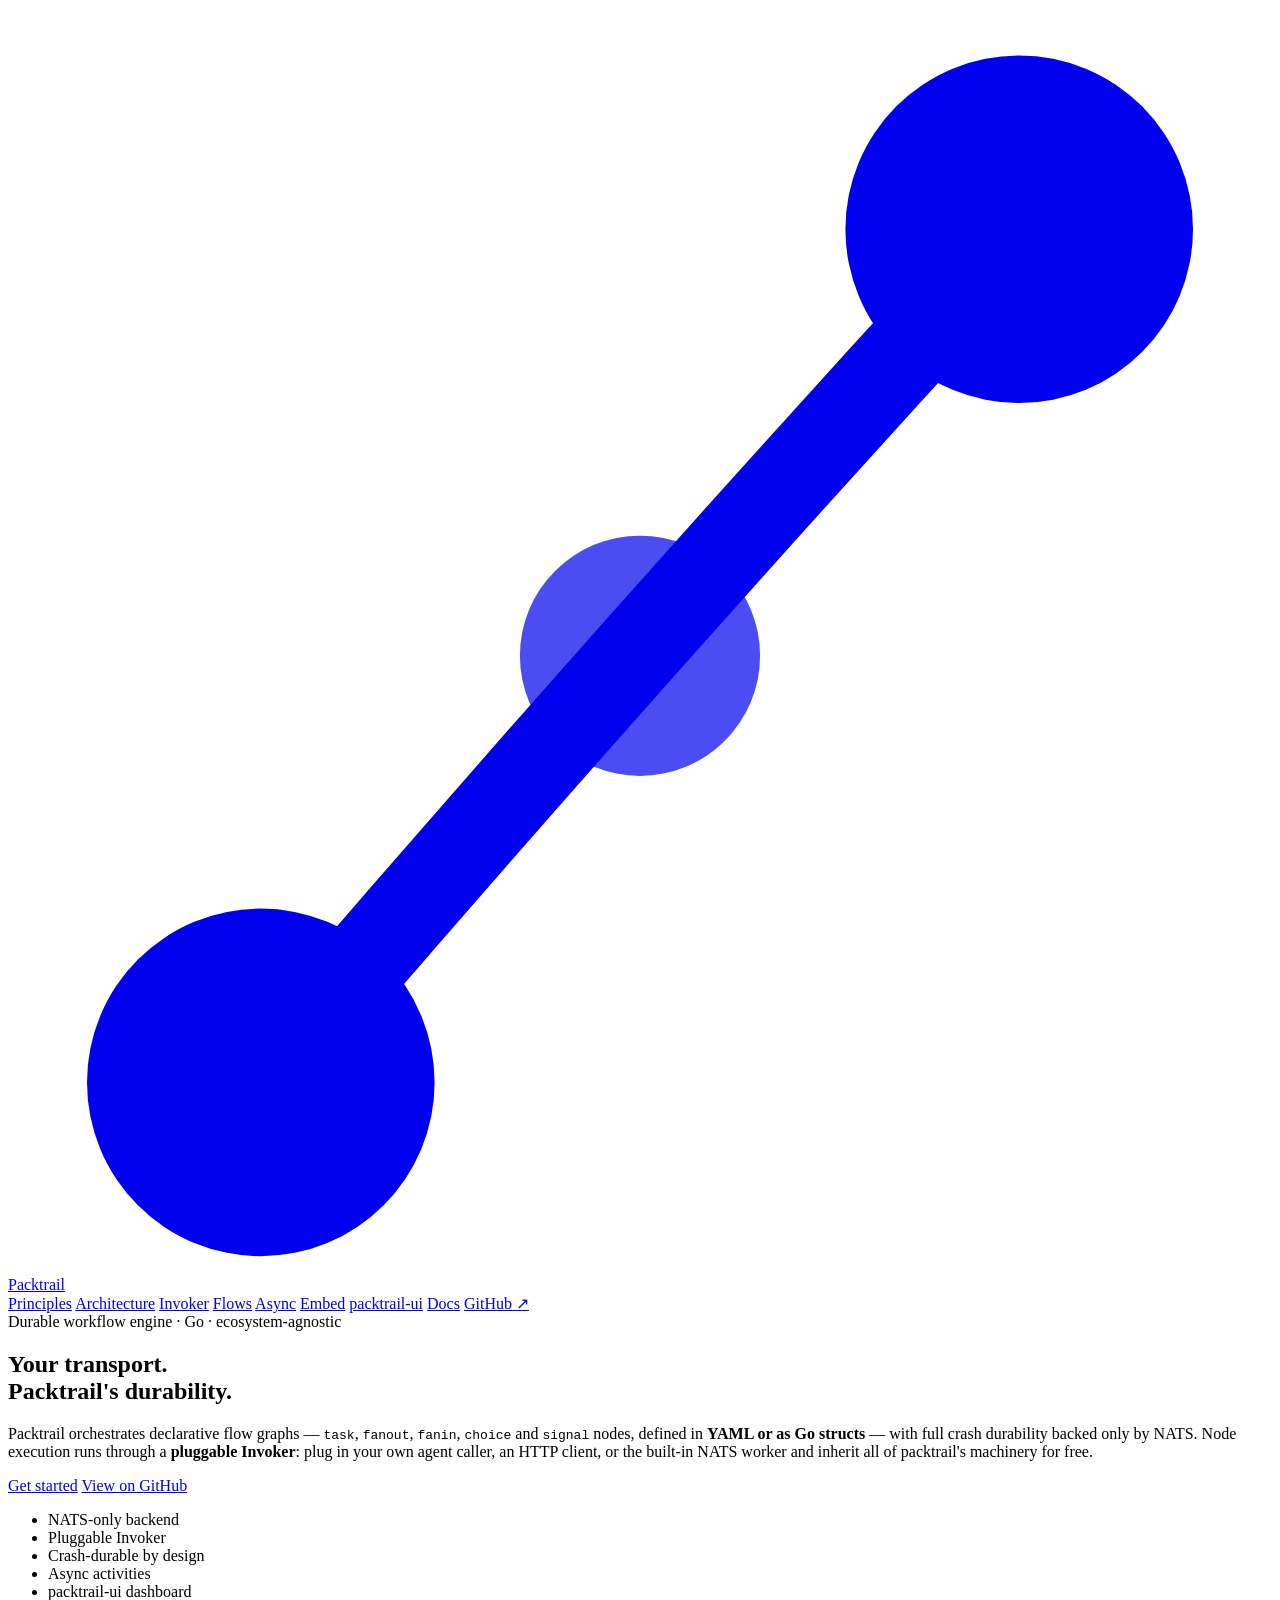
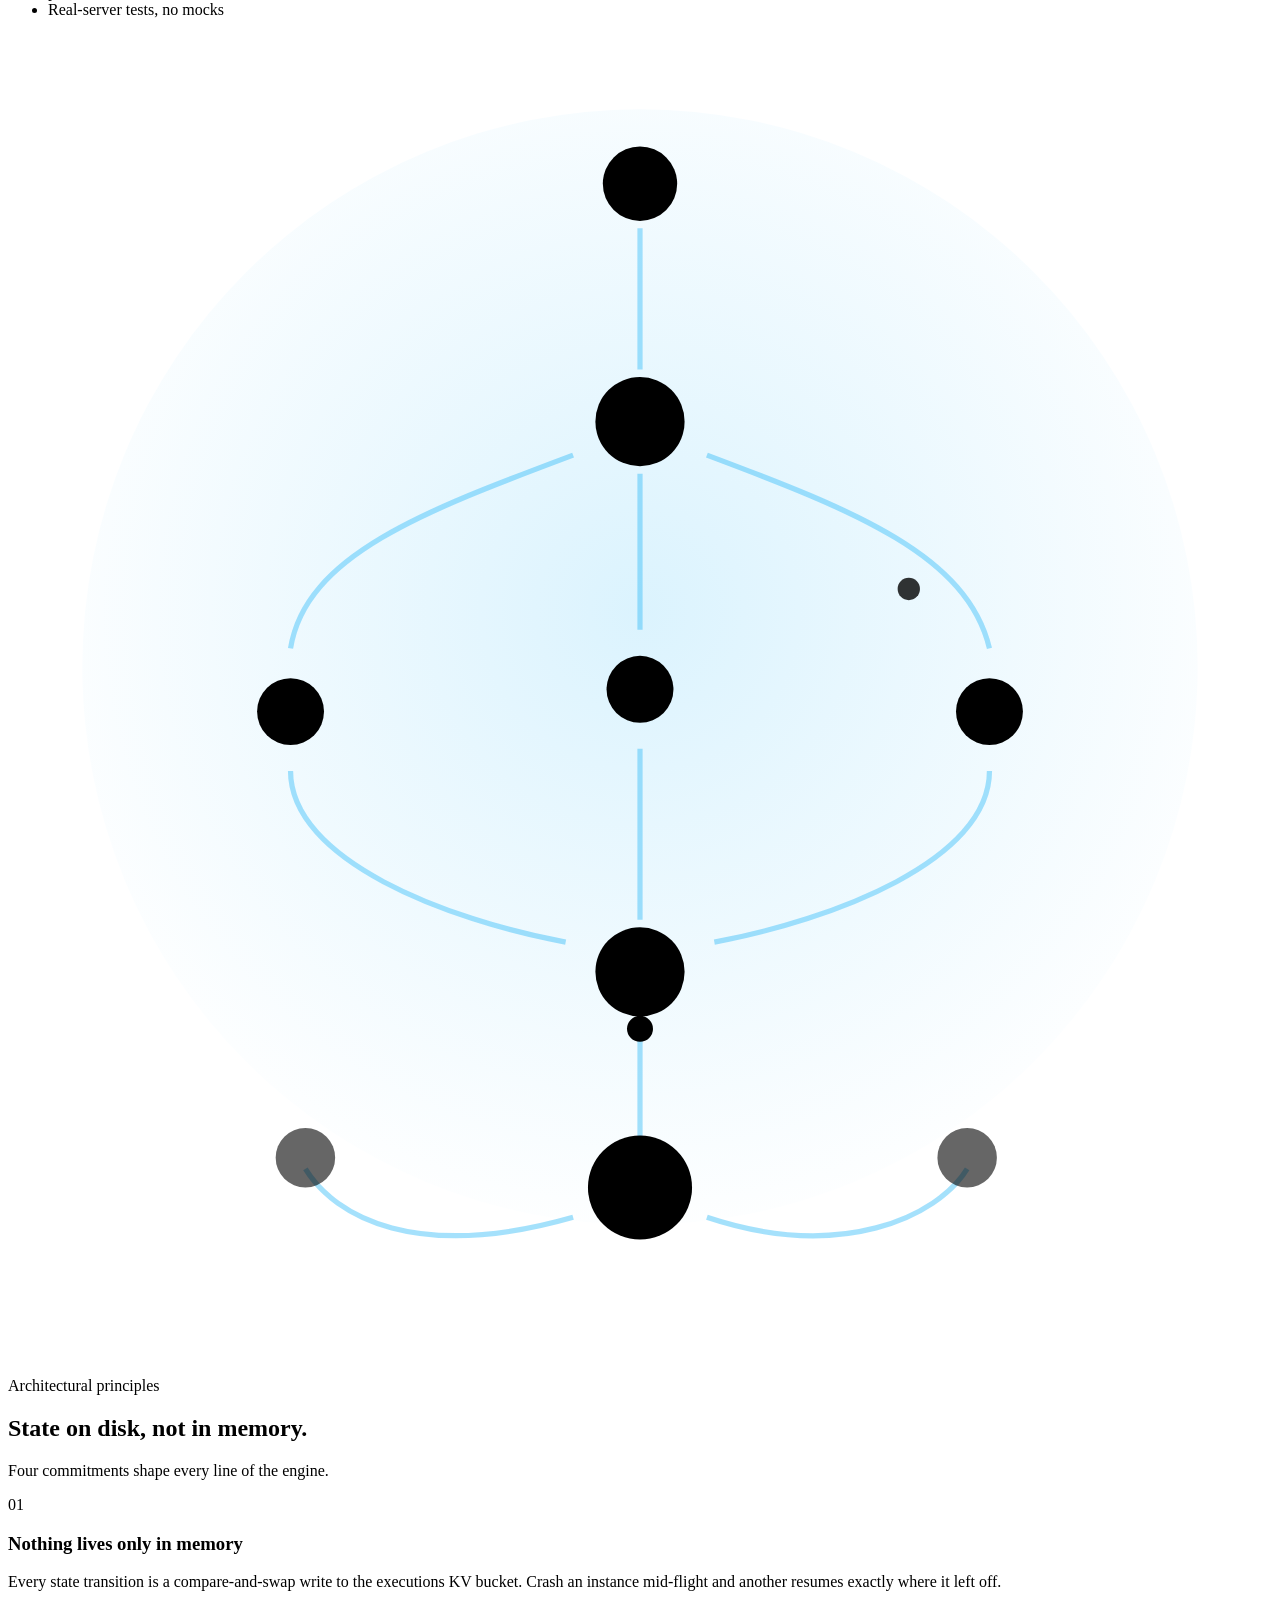
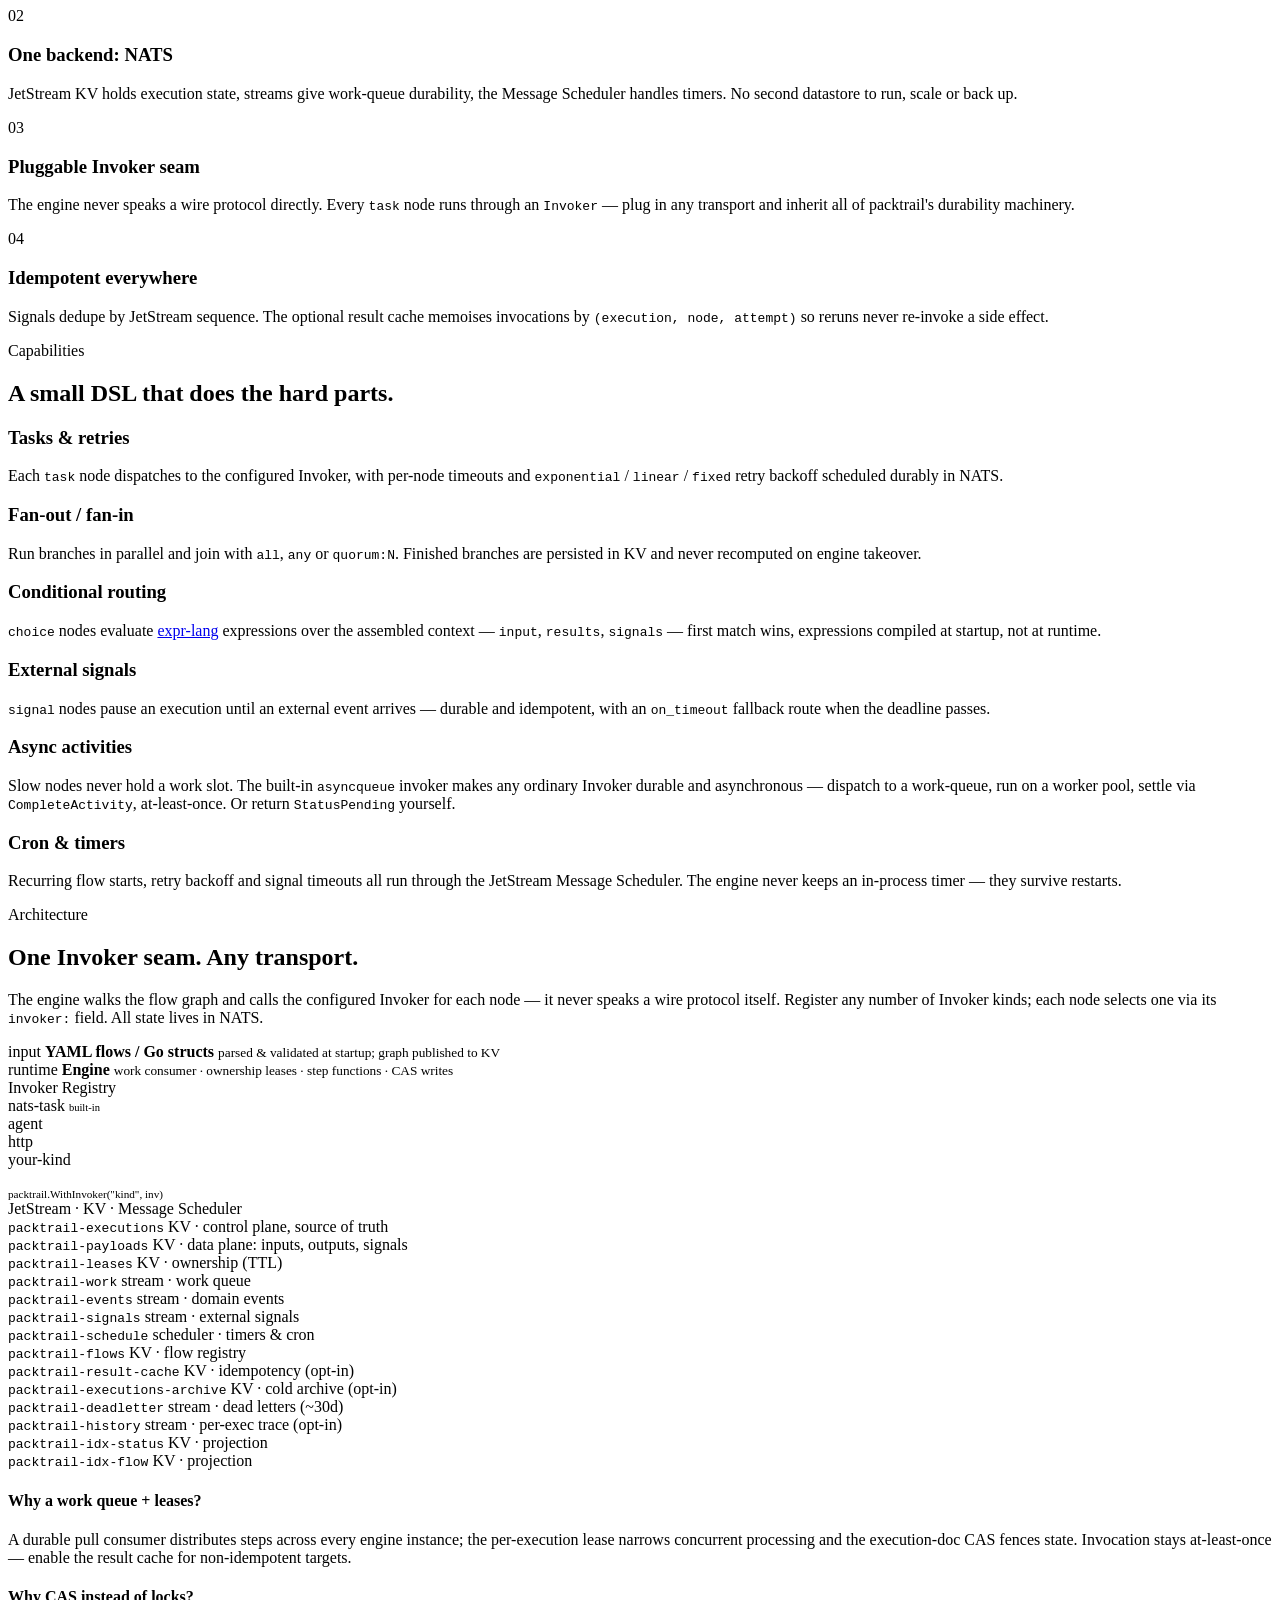
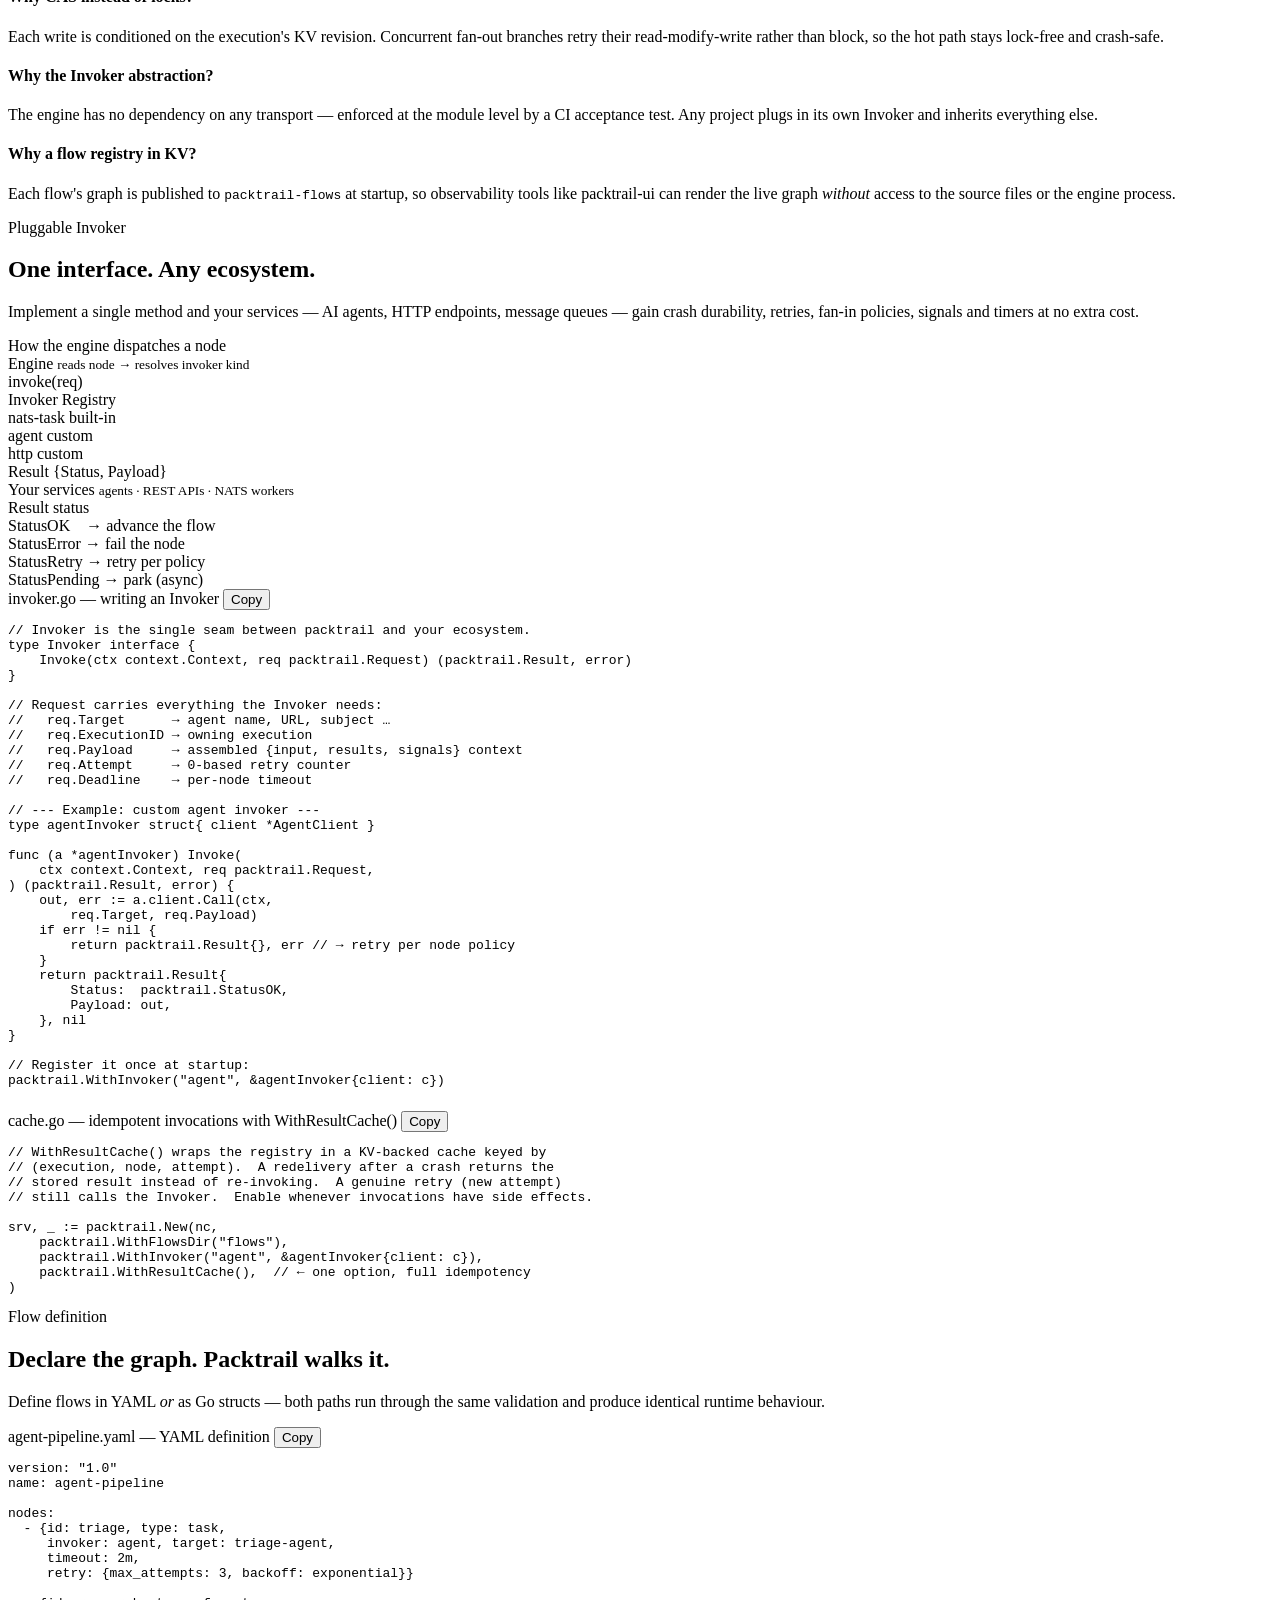
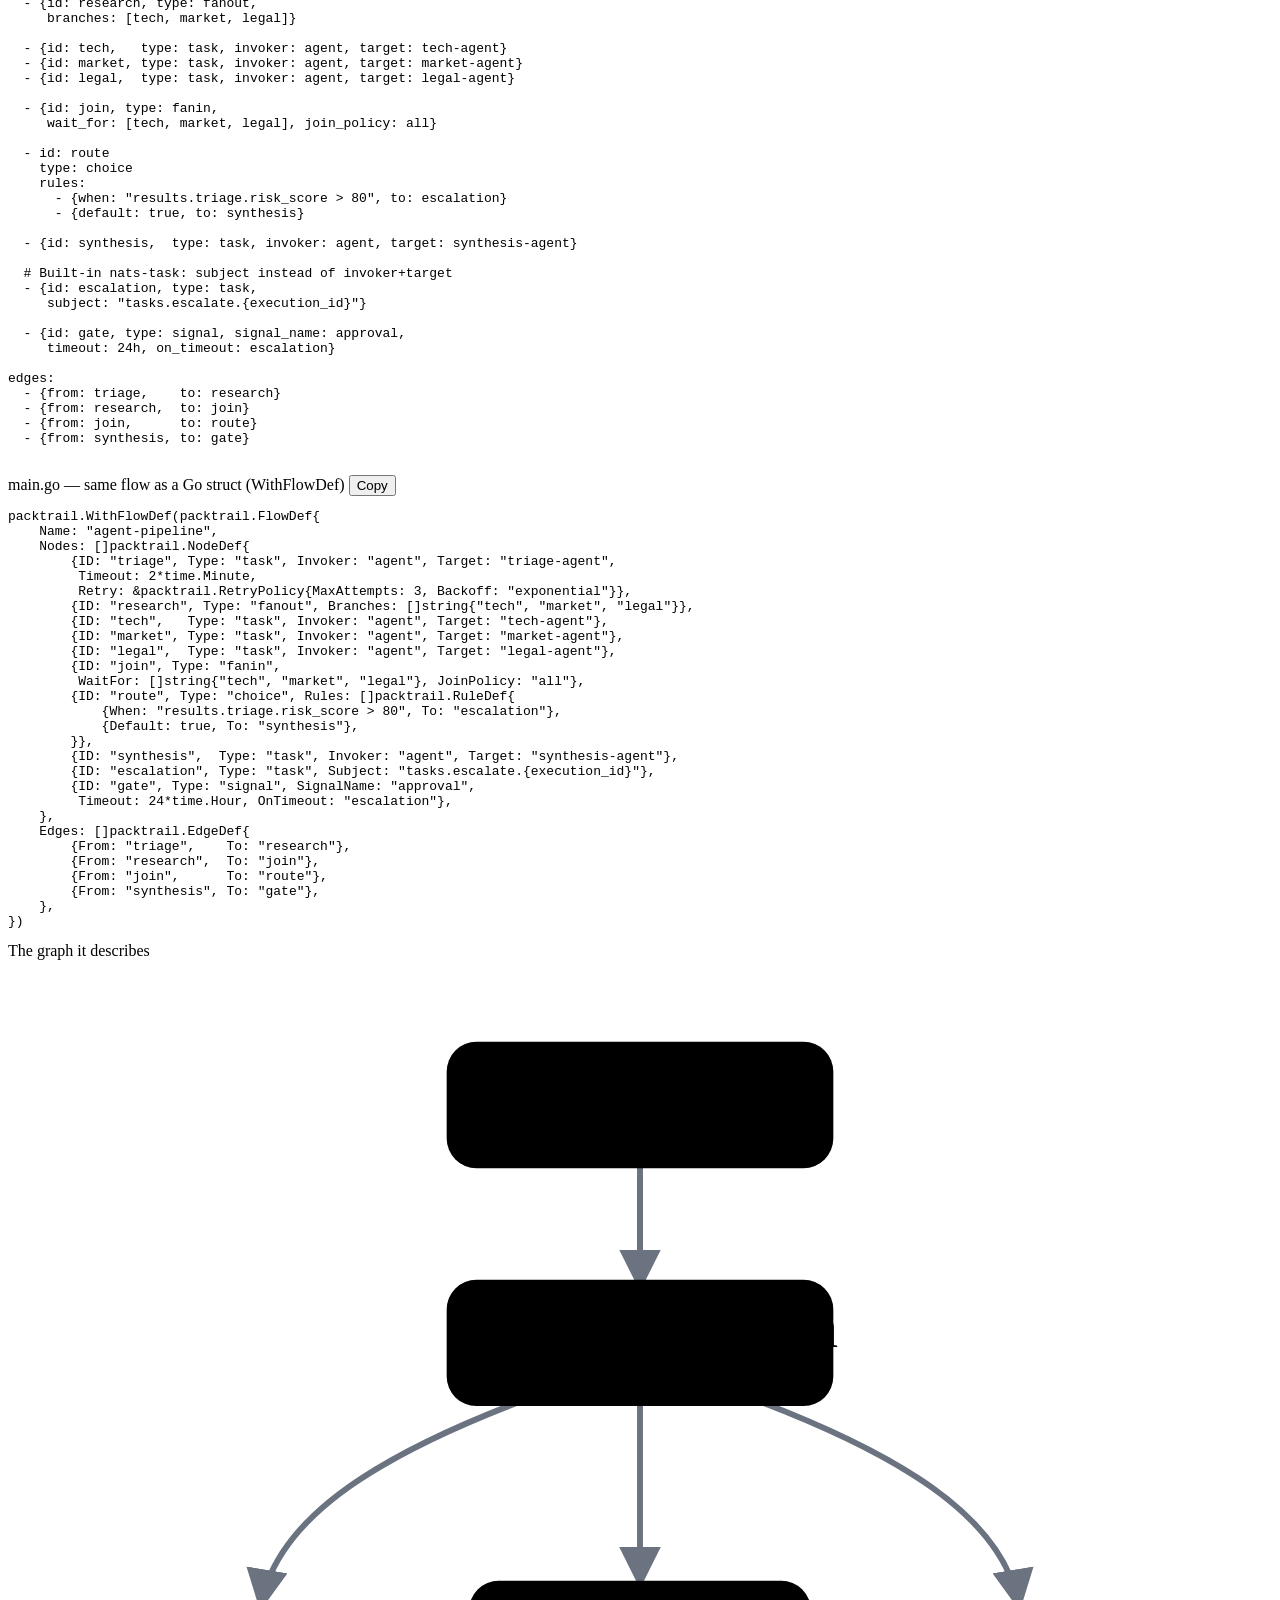
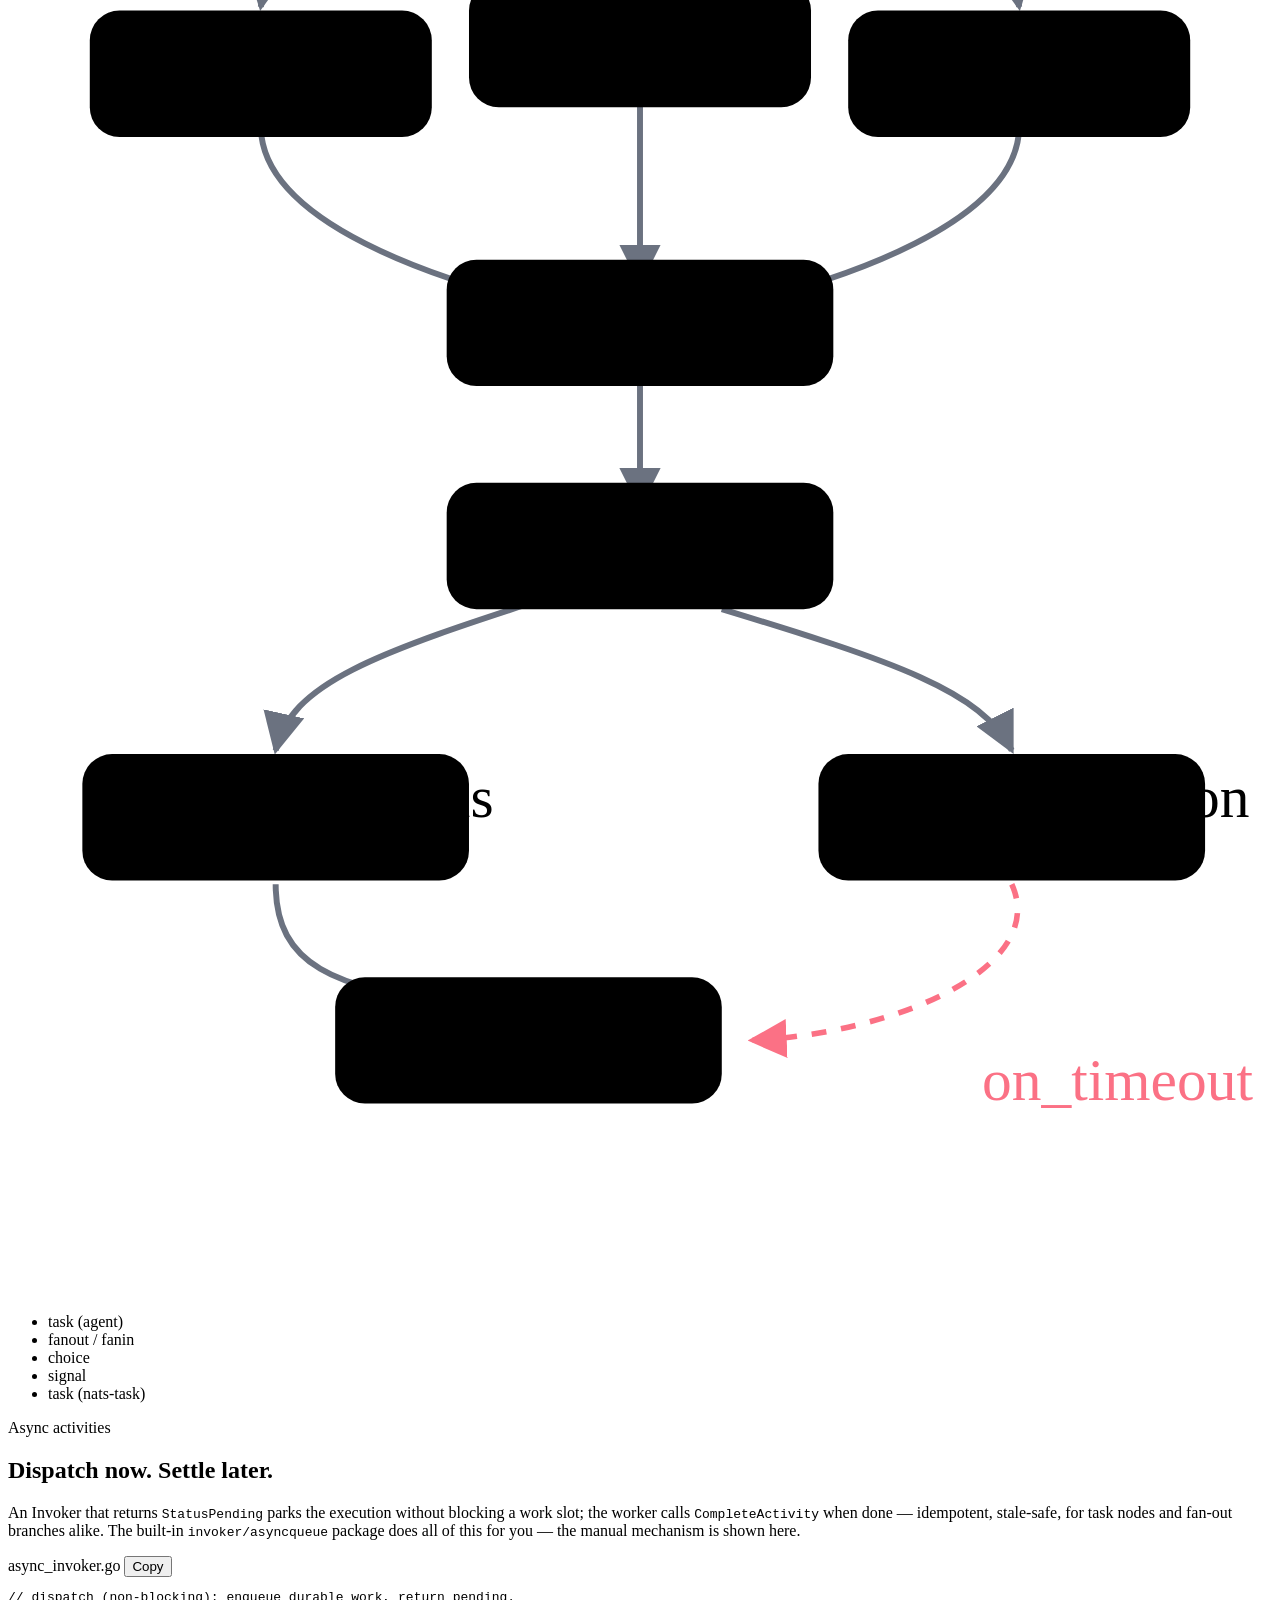
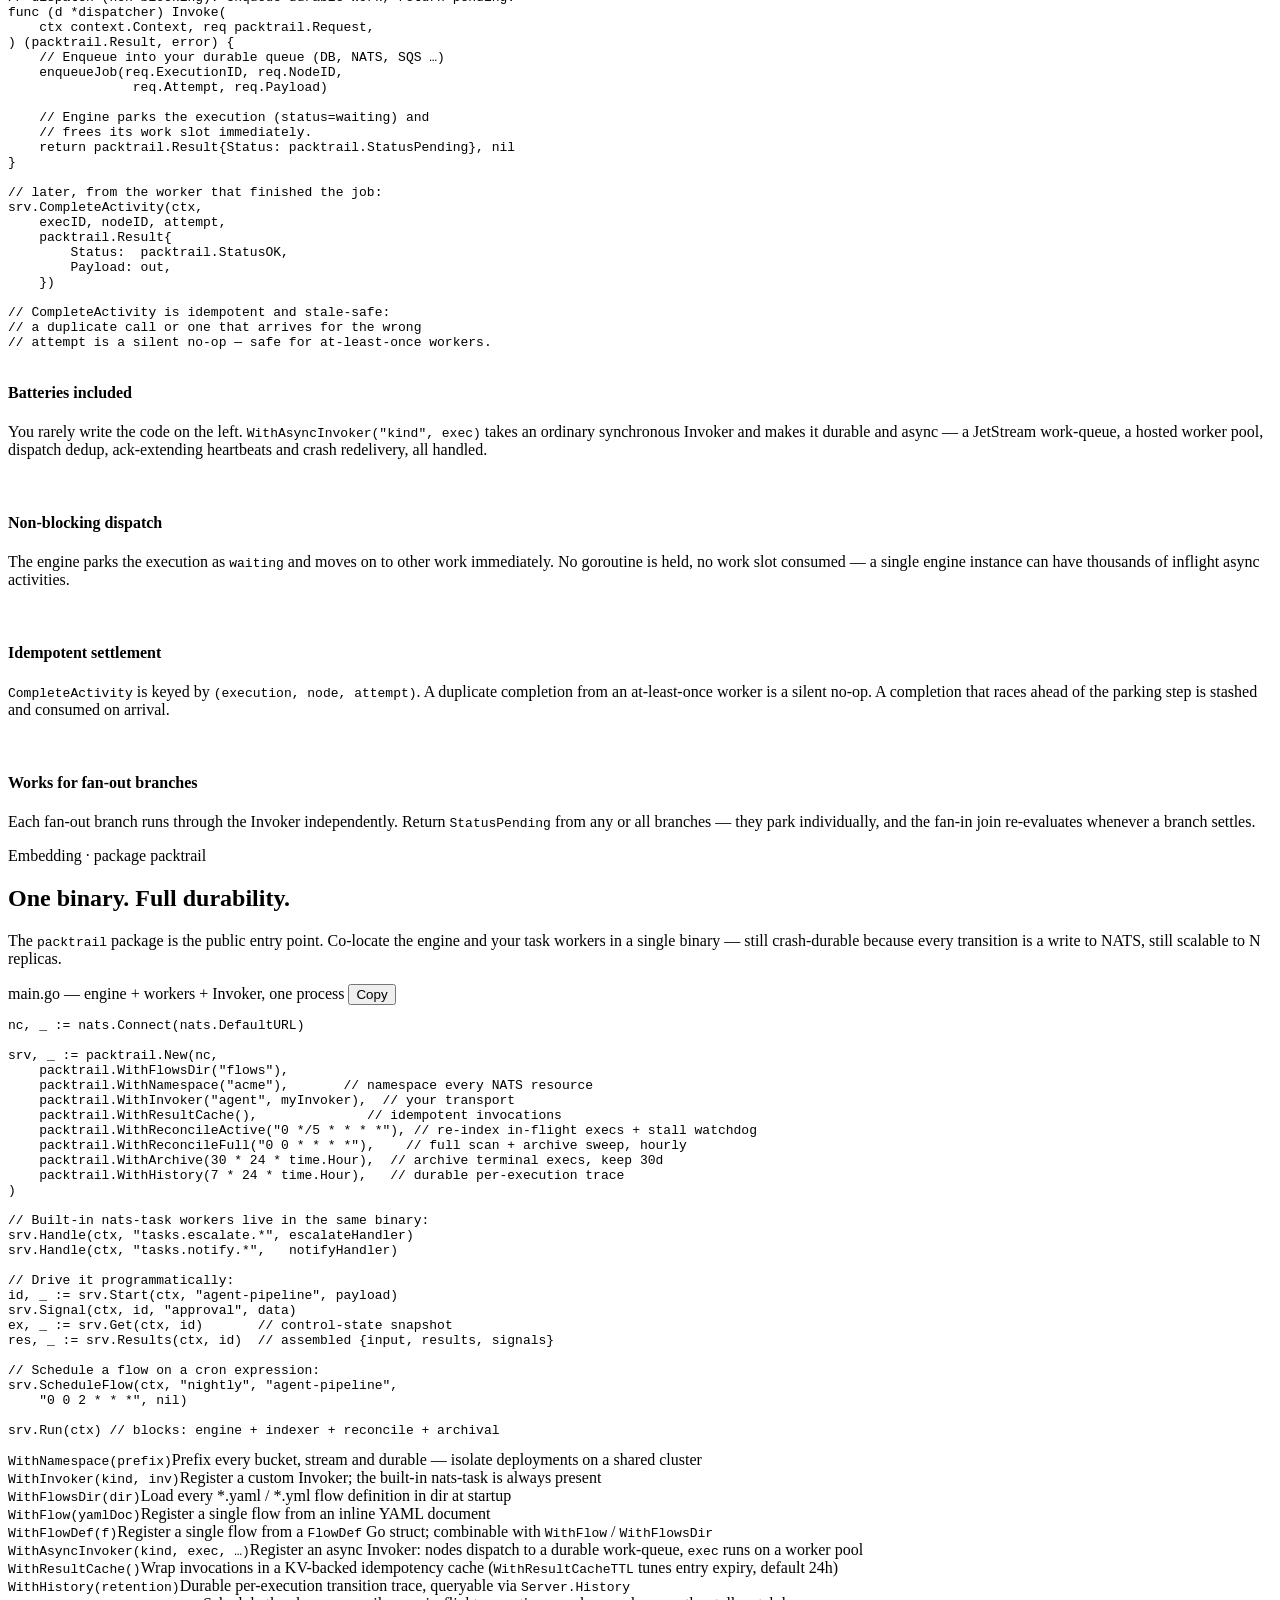
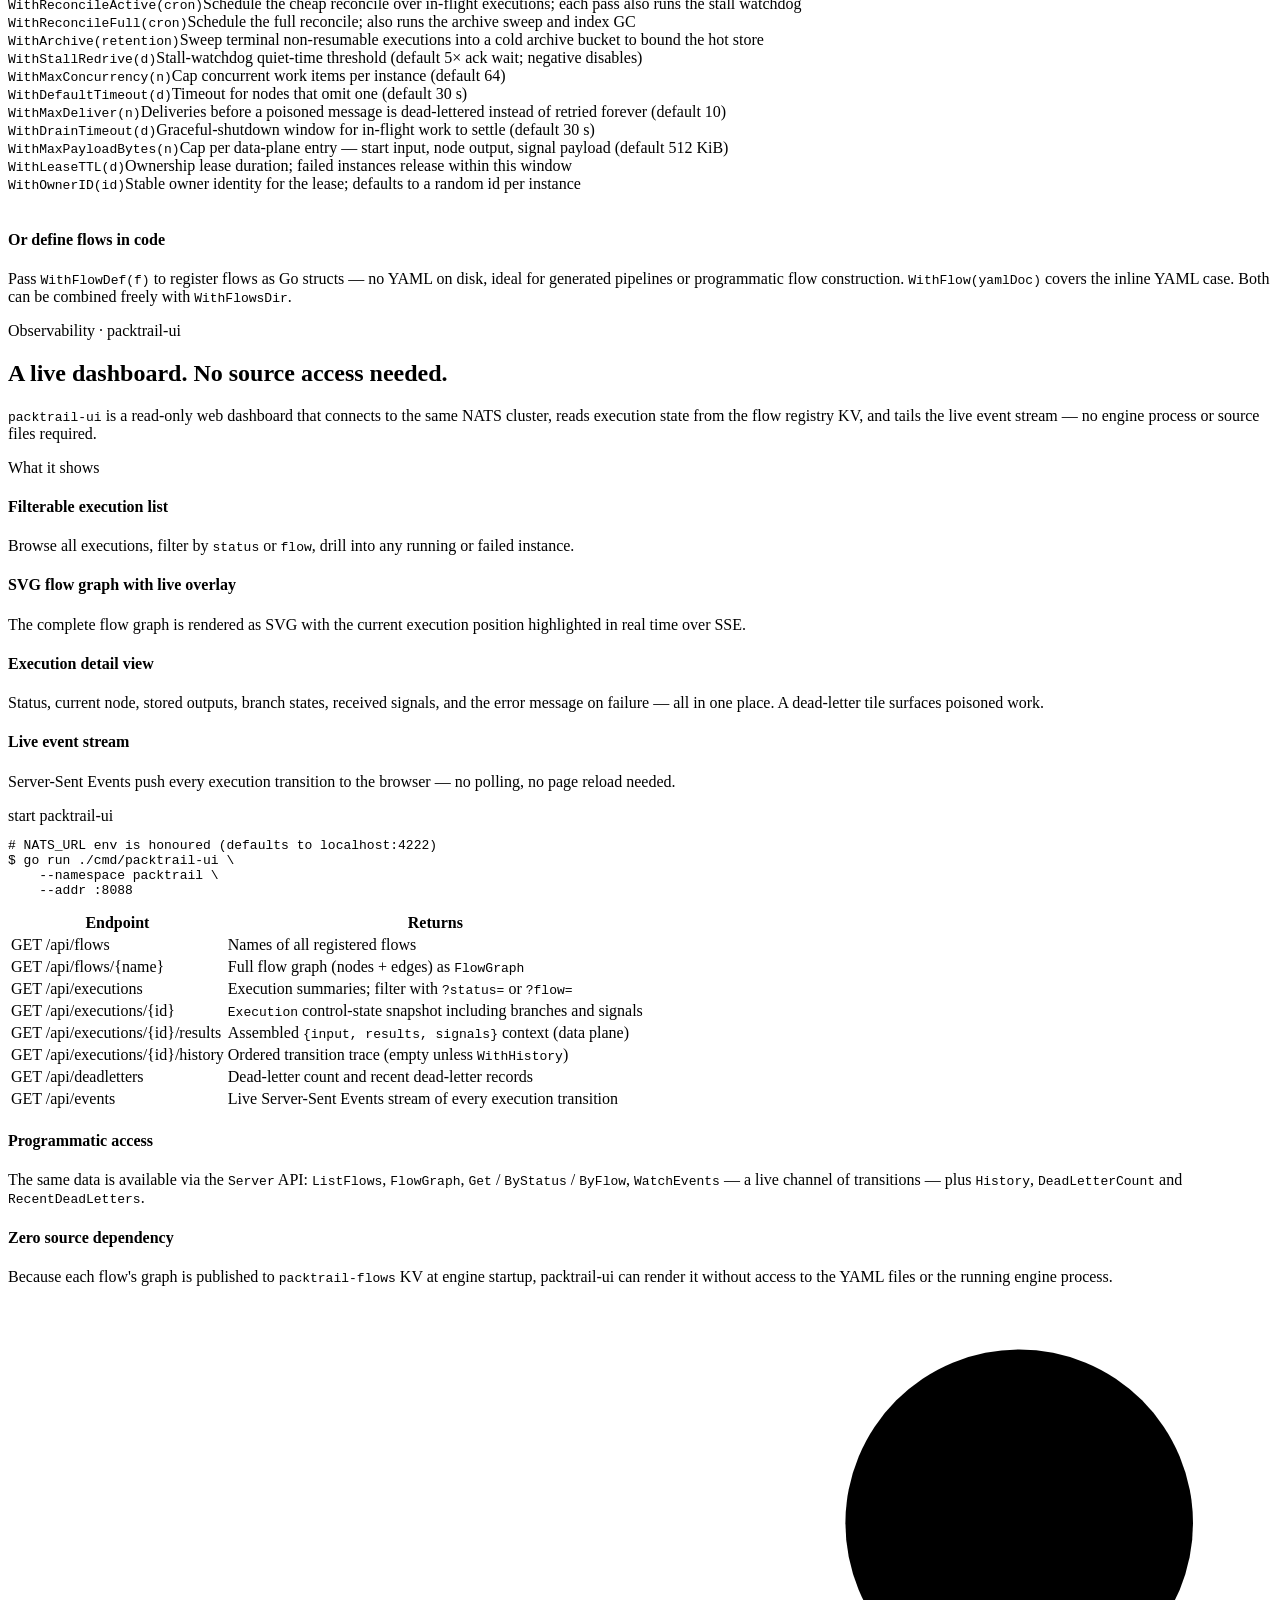
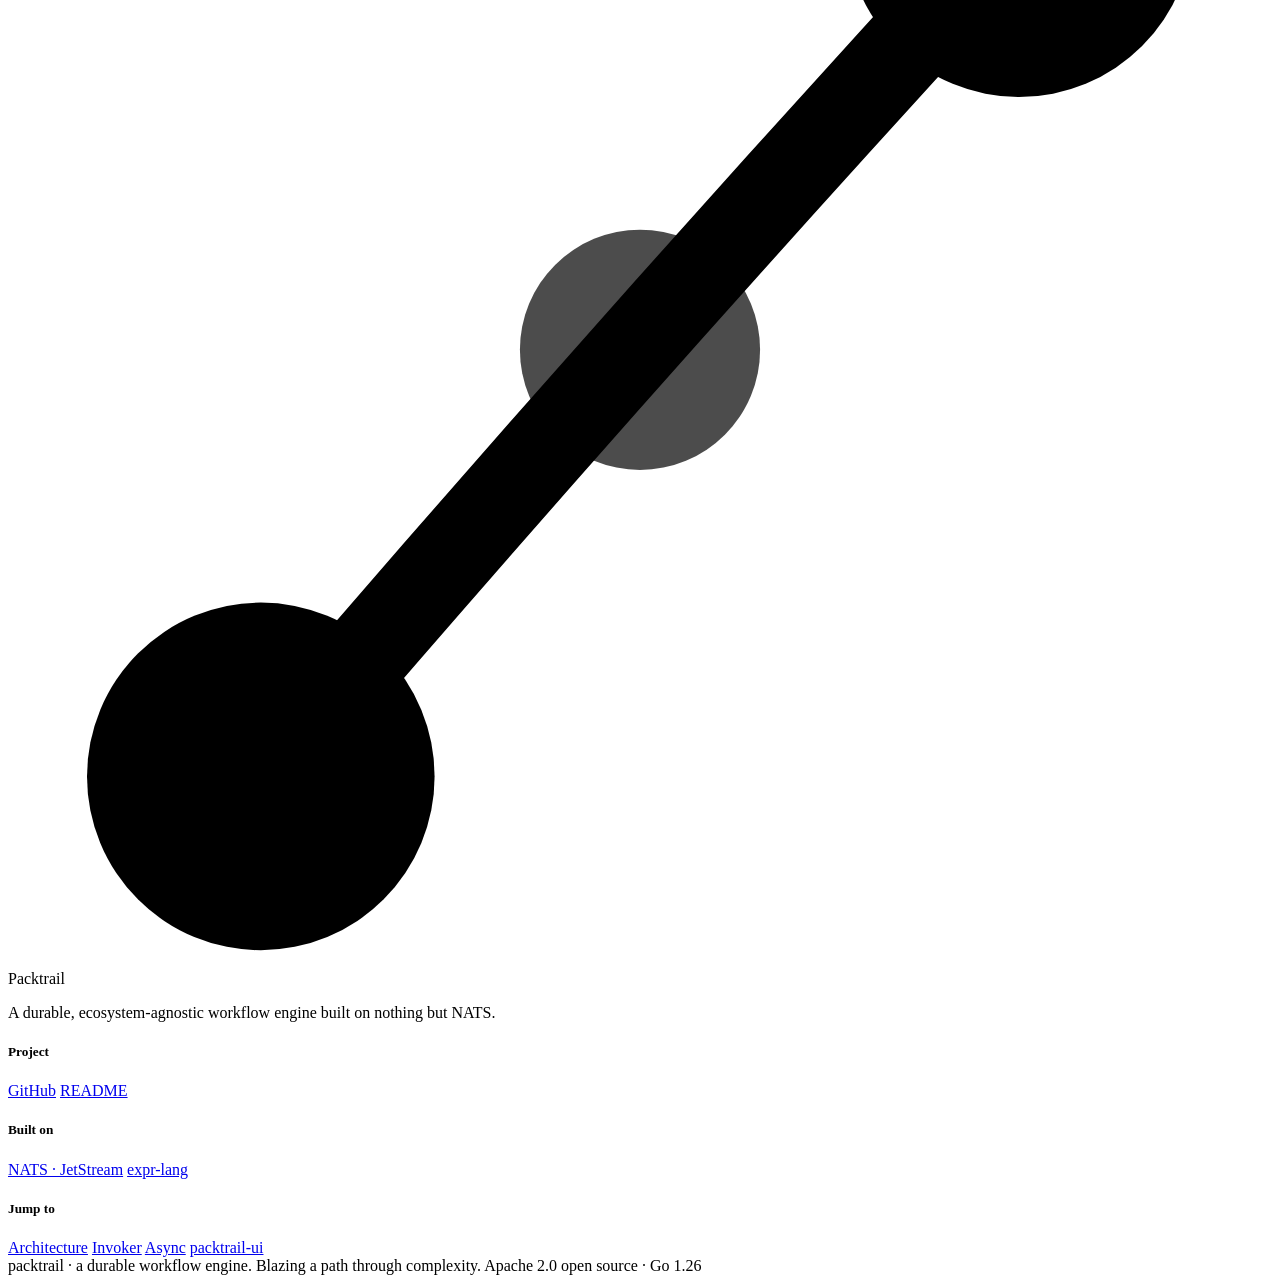
==== commit be0d9c43: "refactor architecture breaking change" ====
--- a/web/index.html
+++ b/web/index.html
@@ -172,7 +172,7 @@
     </article>
     <article class="feature reveal">
       <h3><span class="dot dot--choice"></span>Conditional routing</h3>
-      <p><code>choice</code> nodes evaluate <a href="https://github.com/expr-lang/expr" target="_blank" rel="noopener">expr-lang</a> expressions over the shared payload — first match wins, expressions compiled at startup, not at runtime.</p>
+      <p><code>choice</code> nodes evaluate <a href="https://github.com/expr-lang/expr" target="_blank" rel="noopener">expr-lang</a> expressions over the assembled context — <code>input</code>, <code>results</code>, <code>signals</code> — first match wins, expressions compiled at startup, not at runtime.</p>
     </article>
     <article class="feature reveal">
       <h3><span class="dot dot--signal"></span>External signals</h3>
@@ -234,7 +234,11 @@
     <div class="arch__stores">
       <div class="store store--truth">
         <code>packtrail-executions</code>
-        <span>KV · source of truth</span>
+        <span>KV · control plane, source of truth</span>
+      </div>
+      <div class="store store--truth" style="border-left-color:var(--sky-hi)">
+        <code>packtrail-payloads</code>
+        <span>KV · data plane: inputs, outputs, signals</span>
       </div>
       <div class="store store--lease">
         <code>packtrail-leases</code>
@@ -264,6 +268,18 @@
         <code>packtrail-result-cache</code>
         <span>KV · idempotency (opt-in)</span>
       </div>
+      <div class="store store--cache">
+        <code>packtrail-executions-archive</code>
+        <span>KV · cold archive (opt-in)</span>
+      </div>
+      <div class="store store--stream">
+        <code>packtrail-deadletter</code>
+        <span>stream · dead letters (~30d)</span>
+      </div>
+      <div class="store store--stream">
+        <code>packtrail-history</code>
+        <span>stream · per-exec trace (opt-in)</span>
+      </div>
       <div class="store store--proj">
         <code>packtrail-idx-status</code>
         <span>KV · projection</span>
@@ -278,7 +294,7 @@
   <div class="choices">
     <article class="choice-card reveal">
       <h4>Why a work queue + leases?</h4>
-      <p>A durable pull consumer distributes steps across every engine instance; the per-execution lease keeps a single writer. Together they give horizontal scale <em>and</em> exactly-once progression without a coordinator.</p>
+      <p>A durable pull consumer distributes steps across every engine instance; the per-execution lease narrows concurrent processing and the execution-doc CAS fences state. Invocation stays at-least-once — enable the result cache for non-idempotent targets.</p>
     </article>
     <article class="choice-card reveal">
       <h4>Why CAS instead of locks?</h4>
@@ -350,7 +366,7 @@
 <span class="cm">// Request carries everything the Invoker needs:</span>
 <span class="cm">//   req.Target      → agent name, URL, subject …</span>
 <span class="cm">//   req.ExecutionID → owning execution</span>
-<span class="cm">//   req.Payload     → shared JSON context</span>
+<span class="cm">//   req.Payload     → assembled {input, results, signals} context</span>
 <span class="cm">//   req.Attempt     → 0-based retry counter</span>
 <span class="cm">//   req.Deadline    → per-node timeout</span>
 
@@ -435,7 +451,7 @@
   - <span class="k">id</span>: route
     <span class="k">type</span>: <span class="t">choice</span>
     <span class="k">rules</span>:
-      - {<span class="k">when</span>: <span class="s">"payload.risk_score &gt; 80"</span>, <span class="k">to</span>: escalation}
+      - {<span class="k">when</span>: <span class="s">"results.triage.risk_score &gt; 80"</span>, <span class="k">to</span>: escalation}
       - {<span class="k">default</span>: true, <span class="k">to</span>: synthesis}
 
   - {<span class="k">id</span>: synthesis,  <span class="k">type</span>: <span class="t">task</span>, <span class="k">invoker</span>: agent, <span class="k">target</span>: synthesis-agent}
@@ -473,7 +489,7 @@
         {ID: <span class="s">"join"</span>, Type: <span class="s">"fanin"</span>,
          WaitFor: []<span class="kw">string</span>{<span class="s">"tech"</span>, <span class="s">"market"</span>, <span class="s">"legal"</span>}, JoinPolicy: <span class="s">"all"</span>},
         {ID: <span class="s">"route"</span>, Type: <span class="s">"choice"</span>, Rules: []packtrail.RuleDef{
-            {When: <span class="s">"payload.risk_score &gt; 80"</span>, To: <span class="s">"escalation"</span>},
+            {When: <span class="s">"results.triage.risk_score &gt; 80"</span>, To: <span class="s">"escalation"</span>},
             {Default: <span class="kw">true</span>, To: <span class="s">"synthesis"</span>},
         }},
         {ID: <span class="s">"synthesis"</span>,  Type: <span class="s">"task"</span>, Invoker: <span class="s">"agent"</span>, Target: <span class="s">"synthesis-agent"</span>},
@@ -656,19 +672,21 @@
     packtrail.<span class="fn">WithNamespace</span>(<span class="s">"acme"</span>),       <span class="cm">// namespace every NATS resource</span>
     packtrail.<span class="fn">WithInvoker</span>(<span class="s">"agent"</span>, myInvoker),  <span class="cm">// your transport</span>
     packtrail.<span class="fn">WithResultCache</span>(),              <span class="cm">// idempotent invocations</span>
-    packtrail.<span class="fn">WithReconcileActive</span>(<span class="s">"0 */5 * * * *"</span>), <span class="cm">// re-index in-flight execs</span>
+    packtrail.<span class="fn">WithReconcileActive</span>(<span class="s">"0 */5 * * * *"</span>), <span class="cm">// re-index in-flight execs + stall watchdog</span>
     packtrail.<span class="fn">WithReconcileFull</span>(<span class="s">"0 0 * * * *"</span>),    <span class="cm">// full scan + archive sweep, hourly</span>
-    packtrail.<span class="fn">WithArchive</span>(30 * 24 * time.Hour),  <span class="cm">// archive completed execs, keep 30d</span>
+    packtrail.<span class="fn">WithArchive</span>(30 * 24 * time.Hour),  <span class="cm">// archive terminal execs, keep 30d</span>
+    packtrail.<span class="fn">WithHistory</span>(7 * 24 * time.Hour),   <span class="cm">// durable per-execution trace</span>
 )
 
 <span class="cm">// Built-in nats-task workers live in the same binary:</span>
-srv.<span class="fn">Handle</span>(<span class="s">"tasks.escalate.*"</span>, escalateHandler)
-srv.<span class="fn">Handle</span>(<span class="s">"tasks.notify.*"</span>,   notifyHandler)
+srv.<span class="fn">Handle</span>(ctx, <span class="s">"tasks.escalate.*"</span>, escalateHandler)
+srv.<span class="fn">Handle</span>(ctx, <span class="s">"tasks.notify.*"</span>,   notifyHandler)
 
 <span class="cm">// Drive it programmatically:</span>
 id, _ := srv.<span class="fn">Start</span>(ctx, <span class="s">"agent-pipeline"</span>, payload)
 srv.<span class="fn">Signal</span>(ctx, id, <span class="s">"approval"</span>, data)
-ex, _ := srv.<span class="fn">Get</span>(ctx, id)
+ex, _ := srv.<span class="fn">Get</span>(ctx, id)       <span class="cm">// control-state snapshot</span>
+res, _ := srv.<span class="fn">Results</span>(ctx, id)  <span class="cm">// assembled {input, results, signals}</span>
 
 <span class="cm">// Schedule a flow on a cron expression:</span>
 srv.<span class="fn">ScheduleFlow</span>(ctx, <span class="s">"nightly"</span>, <span class="s">"agent-pipeline"</span>,
@@ -684,12 +702,18 @@
         <div class="optlist__row"><code>WithFlowsDir(dir)</code><span>Load every *.yaml / *.yml flow definition in dir at startup</span></div>
         <div class="optlist__row"><code>WithFlow(yamlDoc)</code><span>Register a single flow from an inline YAML document</span></div>
         <div class="optlist__row"><code>WithFlowDef(f)</code><span>Register a single flow from a <code>FlowDef</code> Go struct; combinable with <code>WithFlow</code> / <code>WithFlowsDir</code></span></div>
-        <div class="optlist__row"><code>WithResultCache()</code><span>Wrap the registry in a KV-backed idempotency cache</span></div>
-        <div class="optlist__row"><code>WithReconcileActive(cron)</code><span>Schedule the cheap reconcile over in-flight executions</span></div>
+        <div class="optlist__row"><code>WithAsyncInvoker(kind, exec, …)</code><span>Register an async Invoker: nodes dispatch to a durable work-queue, <code>exec</code> runs on a worker pool</span></div>
+        <div class="optlist__row"><code>WithResultCache()</code><span>Wrap invocations in a KV-backed idempotency cache (<code>WithResultCacheTTL</code> tunes entry expiry, default 24h)</span></div>
+        <div class="optlist__row"><code>WithHistory(retention)</code><span>Durable per-execution transition trace, queryable via <code>Server.History</code></span></div>
+        <div class="optlist__row"><code>WithReconcileActive(cron)</code><span>Schedule the cheap reconcile over in-flight executions; each pass also runs the stall watchdog</span></div>
         <div class="optlist__row"><code>WithReconcileFull(cron)</code><span>Schedule the full reconcile; also runs the archive sweep and index GC</span></div>
-        <div class="optlist__row"><code>WithArchive(retention)</code><span>Sweep completed executions into a cold archive bucket to bound the hot store</span></div>
+        <div class="optlist__row"><code>WithArchive(retention)</code><span>Sweep terminal non-resumable executions into a cold archive bucket to bound the hot store</span></div>
+        <div class="optlist__row"><code>WithStallRedrive(d)</code><span>Stall-watchdog quiet-time threshold (default 5× ack wait; negative disables)</span></div>
         <div class="optlist__row"><code>WithMaxConcurrency(n)</code><span>Cap concurrent work items per instance (default 64)</span></div>
         <div class="optlist__row"><code>WithDefaultTimeout(d)</code><span>Timeout for nodes that omit one (default 30 s)</span></div>
+        <div class="optlist__row"><code>WithMaxDeliver(n)</code><span>Deliveries before a poisoned message is dead-lettered instead of retried forever (default 10)</span></div>
+        <div class="optlist__row"><code>WithDrainTimeout(d)</code><span>Graceful-shutdown window for in-flight work to settle (default 30 s)</span></div>
+        <div class="optlist__row"><code>WithMaxPayloadBytes(n)</code><span>Cap per data-plane entry — start input, node output, signal payload (default 512 KiB)</span></div>
         <div class="optlist__row"><code>WithLeaseTTL(d)</code><span>Ownership lease duration; failed instances release within this window</span></div>
         <div class="optlist__row"><code>WithOwnerID(id)</code><span>Stable owner identity for the lease; defaults to a random id per instance</span></div>
       </div>
@@ -735,7 +759,7 @@
         <div class="ui-feature-dot"></div>
         <div>
           <h4>Execution detail view</h4>
-          <p>Status, current node, shared payload, branch states, received signals, and the error message on failure — all in one place.</p>
+          <p>Status, current node, stored outputs, branch states, received signals, and the error message on failure — all in one place. A dead-letter tile surfaces poisoned work.</p>
         </div>
       </div>
       <div class="ui-feature">
@@ -767,7 +791,10 @@
           <tr><td>GET /api/flows</td><td>Names of all registered flows</td></tr>
           <tr><td>GET /api/flows/{name}</td><td>Full flow graph (nodes + edges) as <code>FlowGraph</code></td></tr>
           <tr><td>GET /api/executions</td><td>Execution summaries; filter with <code>?status=</code> or <code>?flow=</code></td></tr>
-          <tr><td>GET /api/executions/{id}</td><td>Full <code>Execution</code> snapshot including branches and signals</td></tr>
+          <tr><td>GET /api/executions/{id}</td><td><code>Execution</code> control-state snapshot including branches and signals</td></tr>
+          <tr><td>GET /api/executions/{id}/results</td><td>Assembled <code>{input, results, signals}</code> context (data plane)</td></tr>
+          <tr><td>GET /api/executions/{id}/history</td><td>Ordered transition trace (empty unless <code>WithHistory</code>)</td></tr>
+          <tr><td>GET /api/deadletters</td><td>Dead-letter count and recent dead-letter records</td></tr>
           <tr><td>GET /api/events</td><td>Live Server-Sent Events stream of every execution transition</td></tr>
         </tbody>
       </table>
@@ -775,7 +802,7 @@
       <div style="margin-top:1.1rem" class="choices">
         <article class="choice-card">
           <h4>Programmatic access</h4>
-          <p>The same data is available via the <code>Server</code> API: <code>ListFlows</code>, <code>FlowGraph</code>, <code>Get</code> / <code>ByStatus</code> / <code>ByFlow</code>, and <code>WatchEvents</code> — a live channel of transitions.</p>
+          <p>The same data is available via the <code>Server</code> API: <code>ListFlows</code>, <code>FlowGraph</code>, <code>Get</code> / <code>ByStatus</code> / <code>ByFlow</code>, <code>WatchEvents</code> — a live channel of transitions — plus <code>History</code>, <code>DeadLetterCount</code> and <code>RecentDeadLetters</code>.</p>
         </article>
         <article class="choice-card">
           <h4>Zero source dependency</h4>
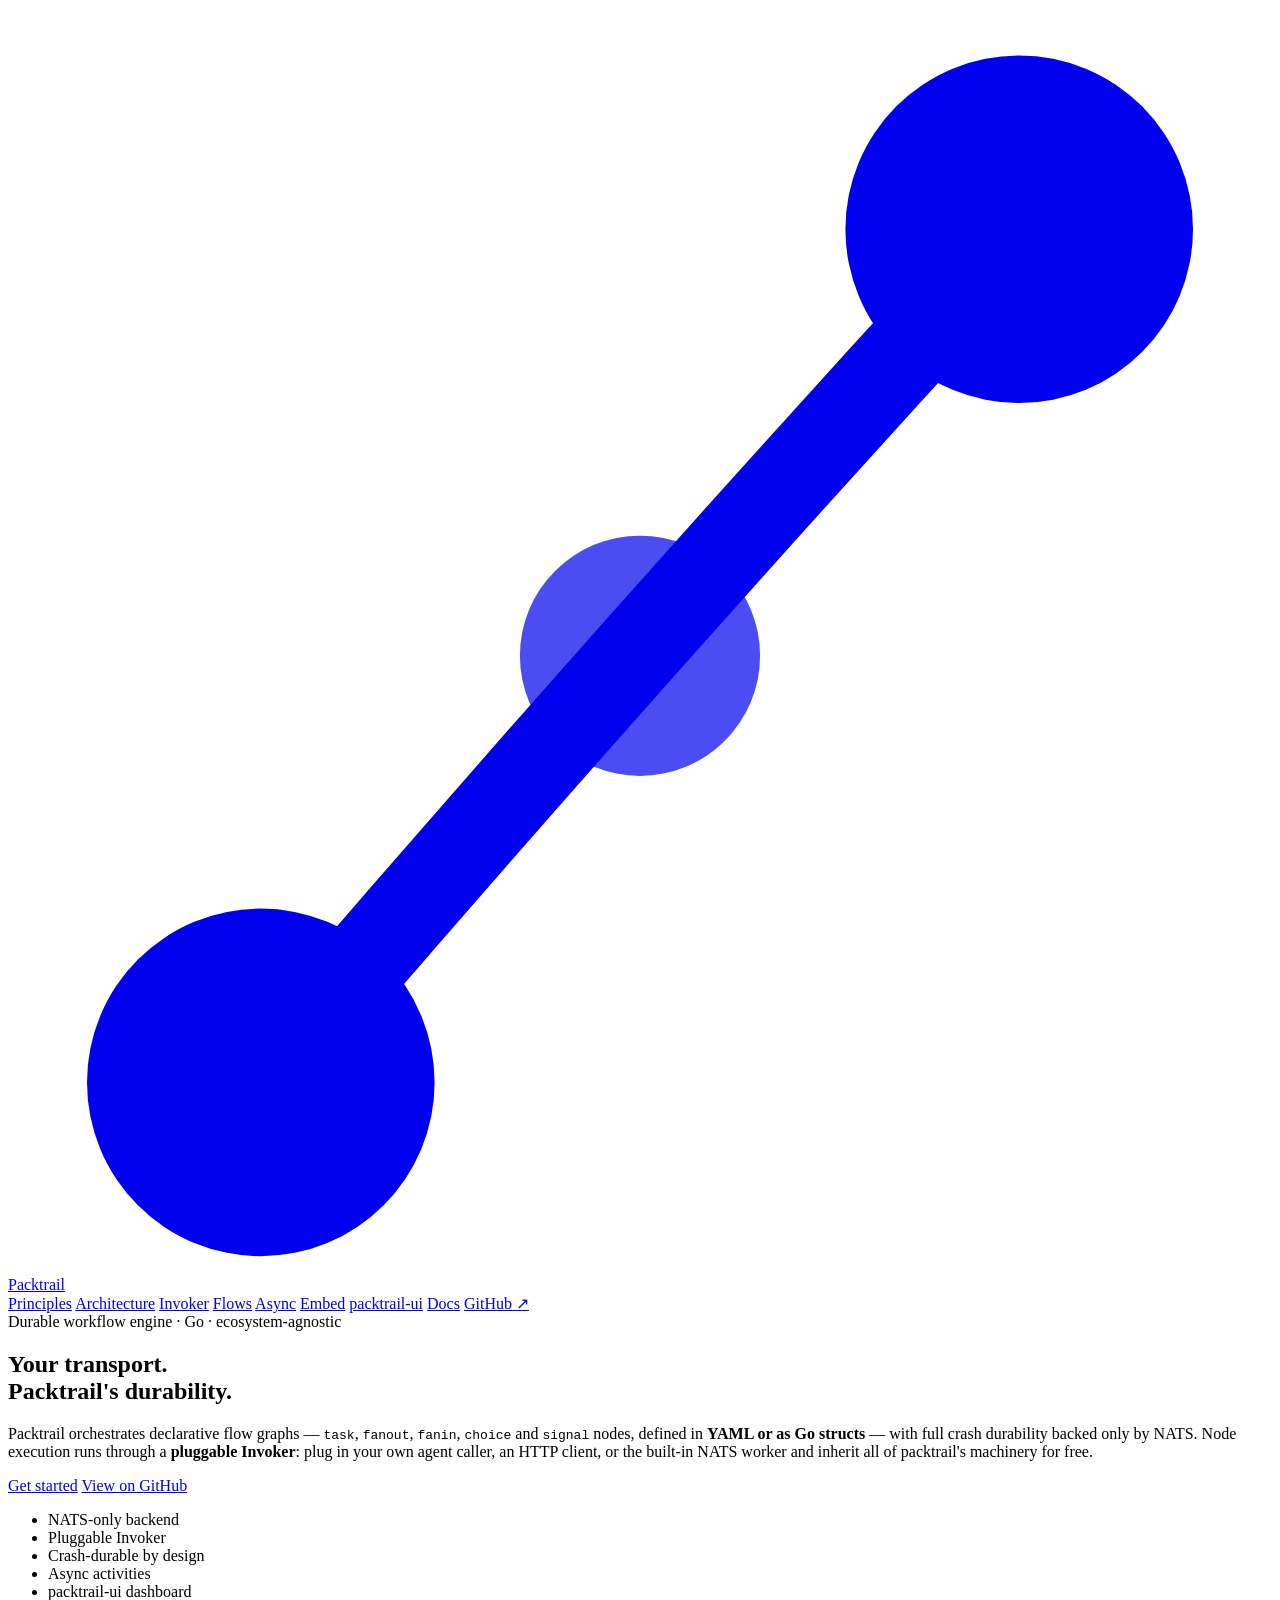
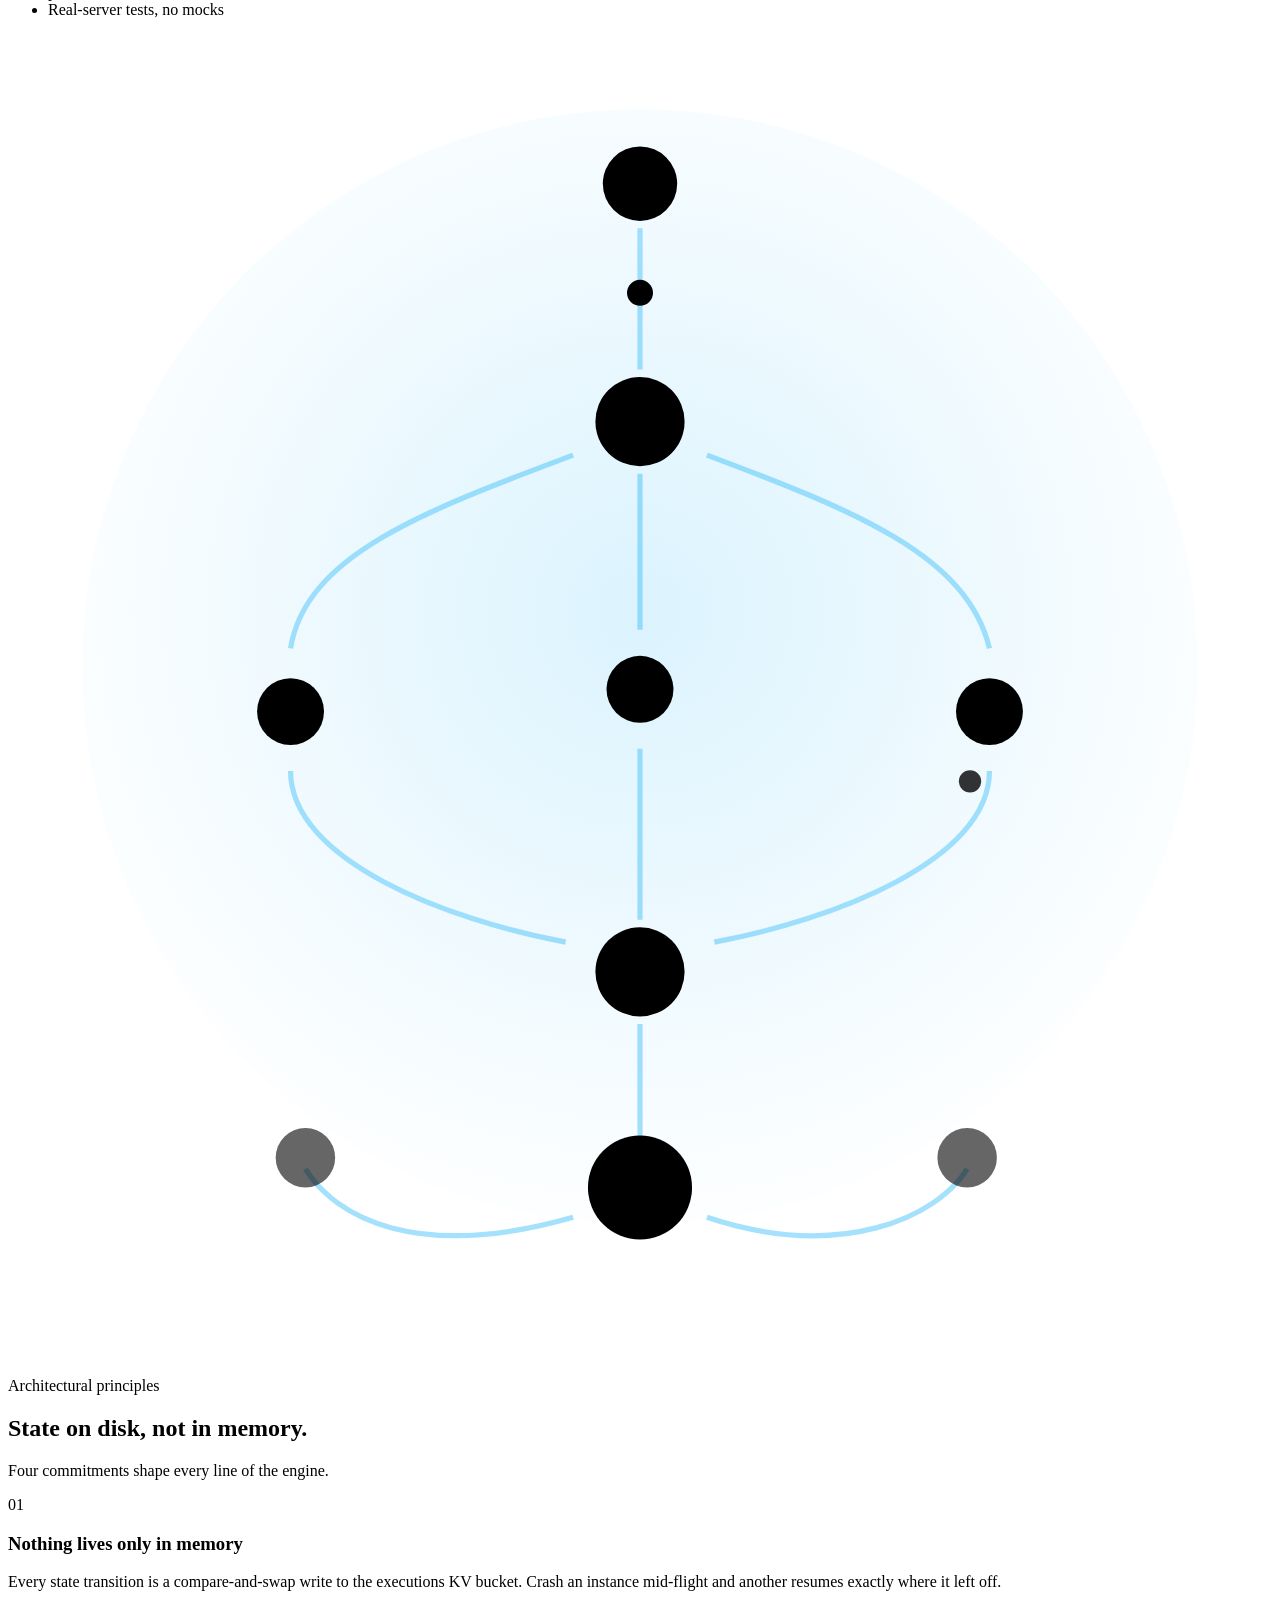
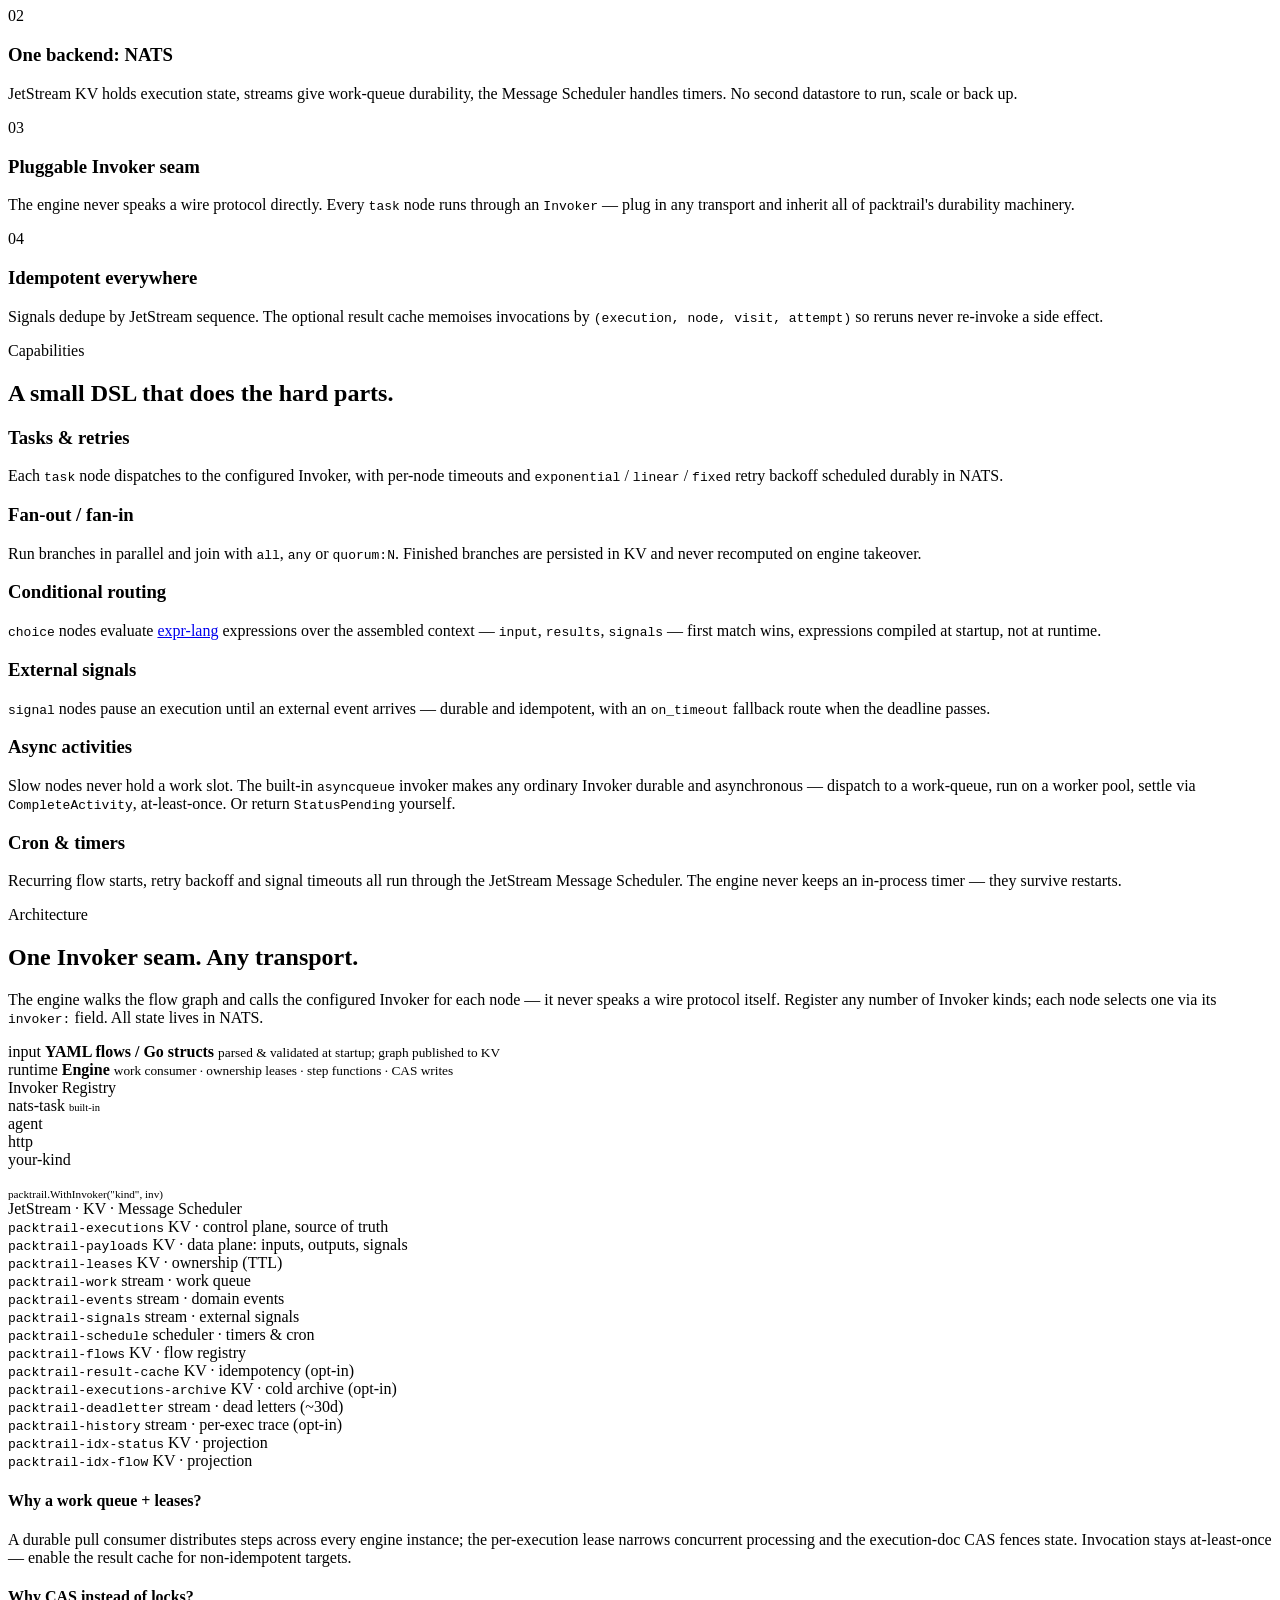
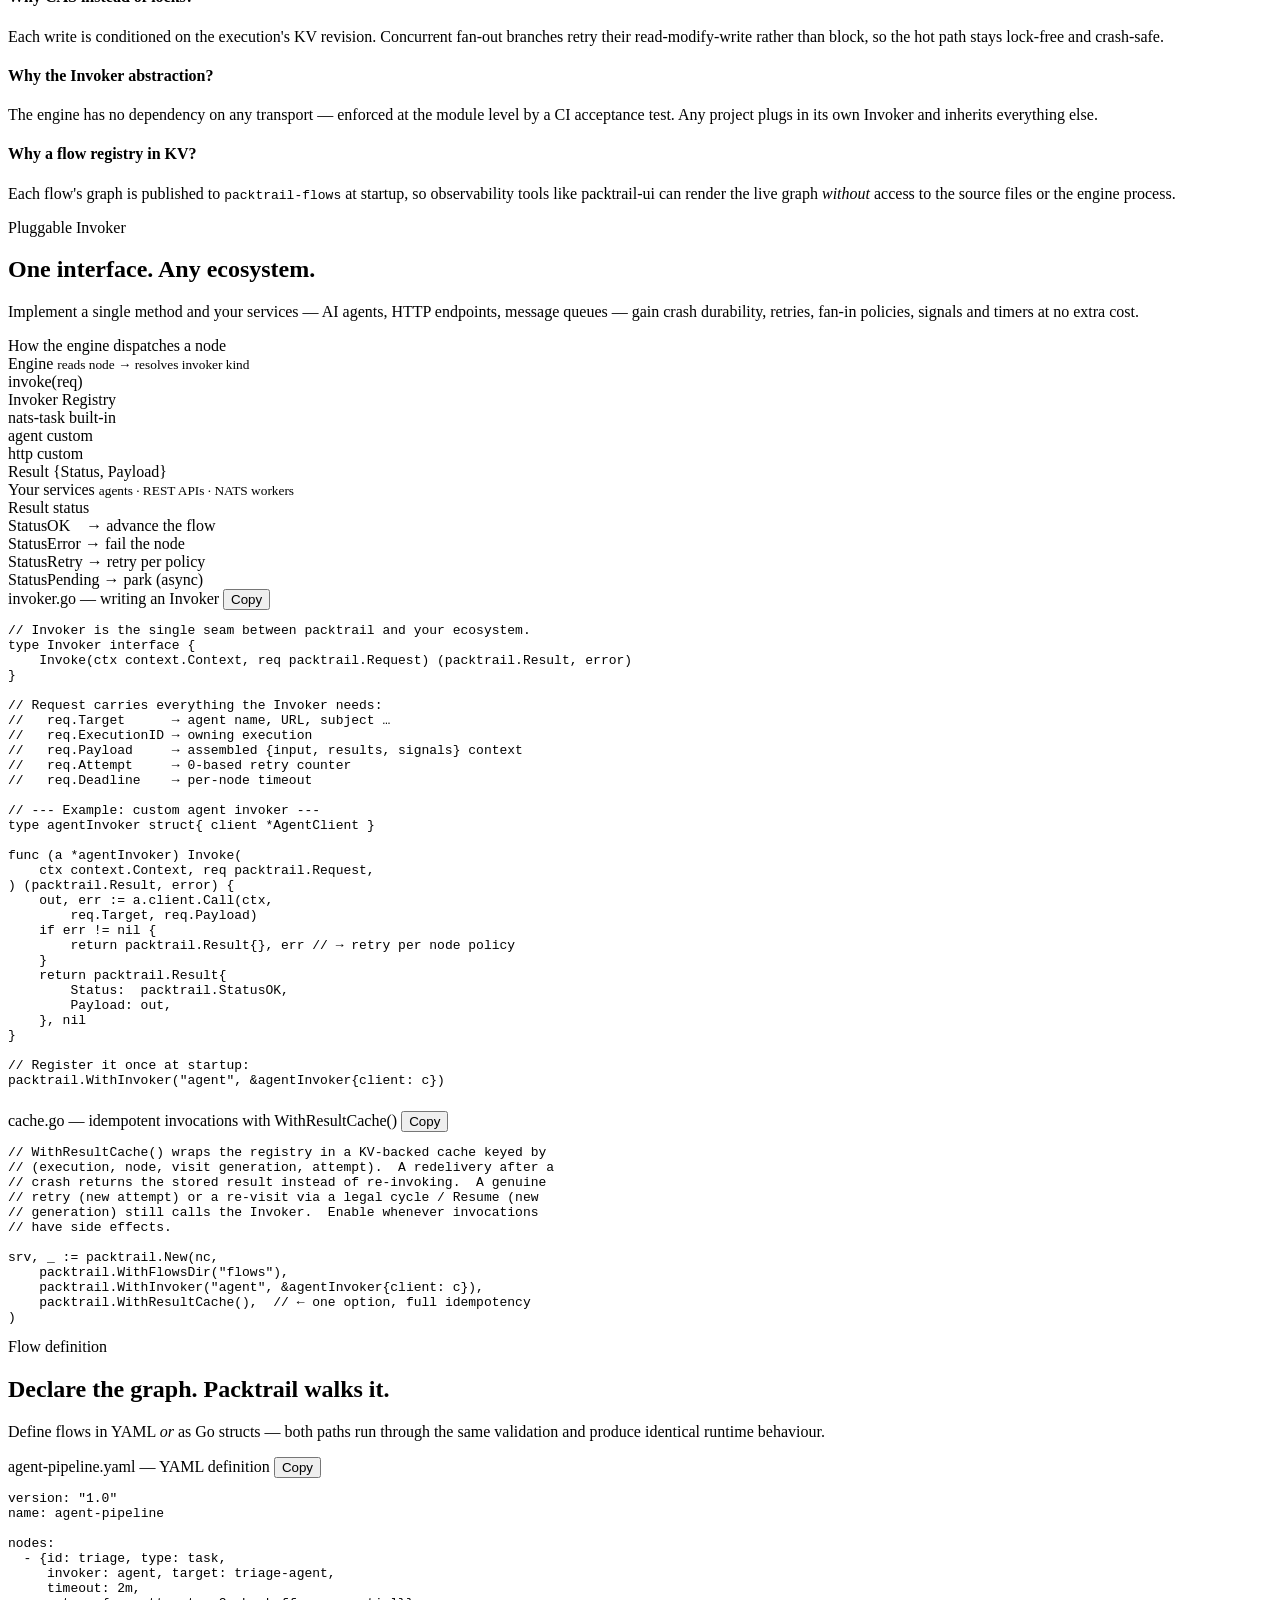
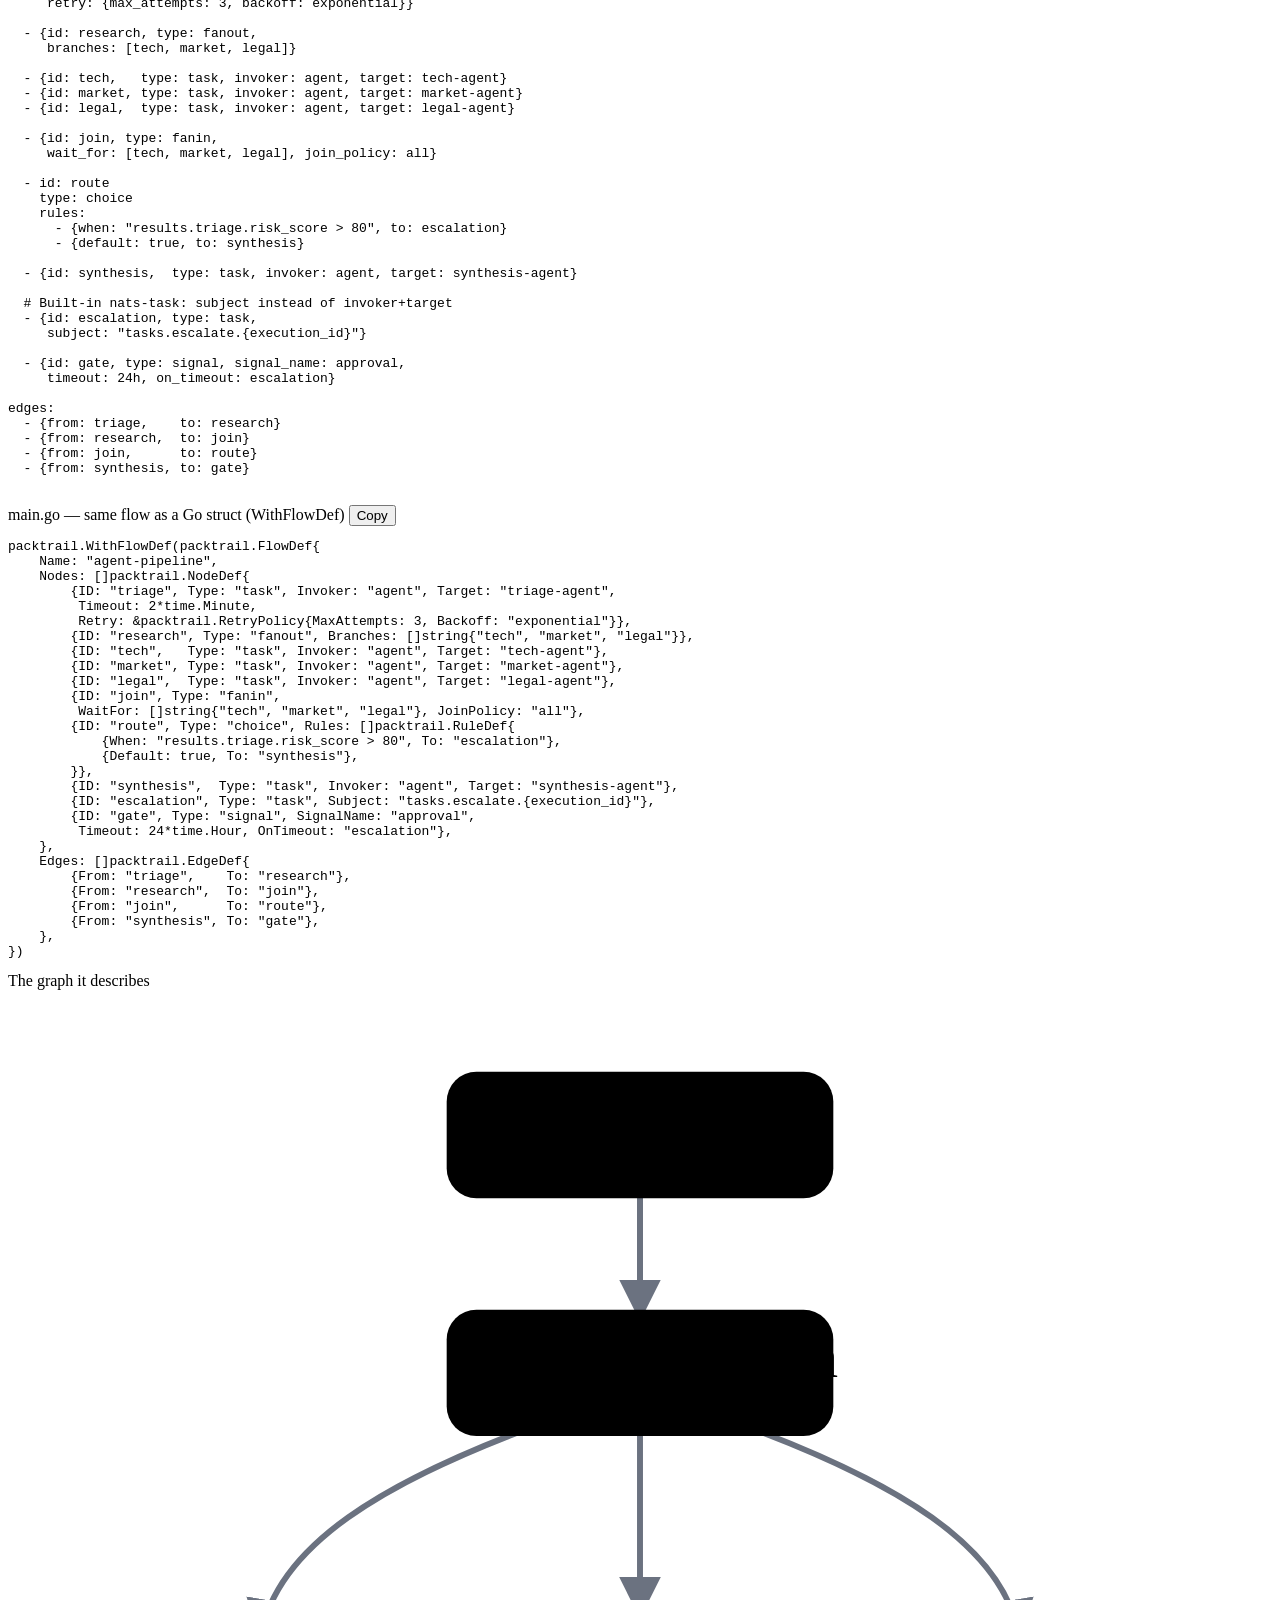
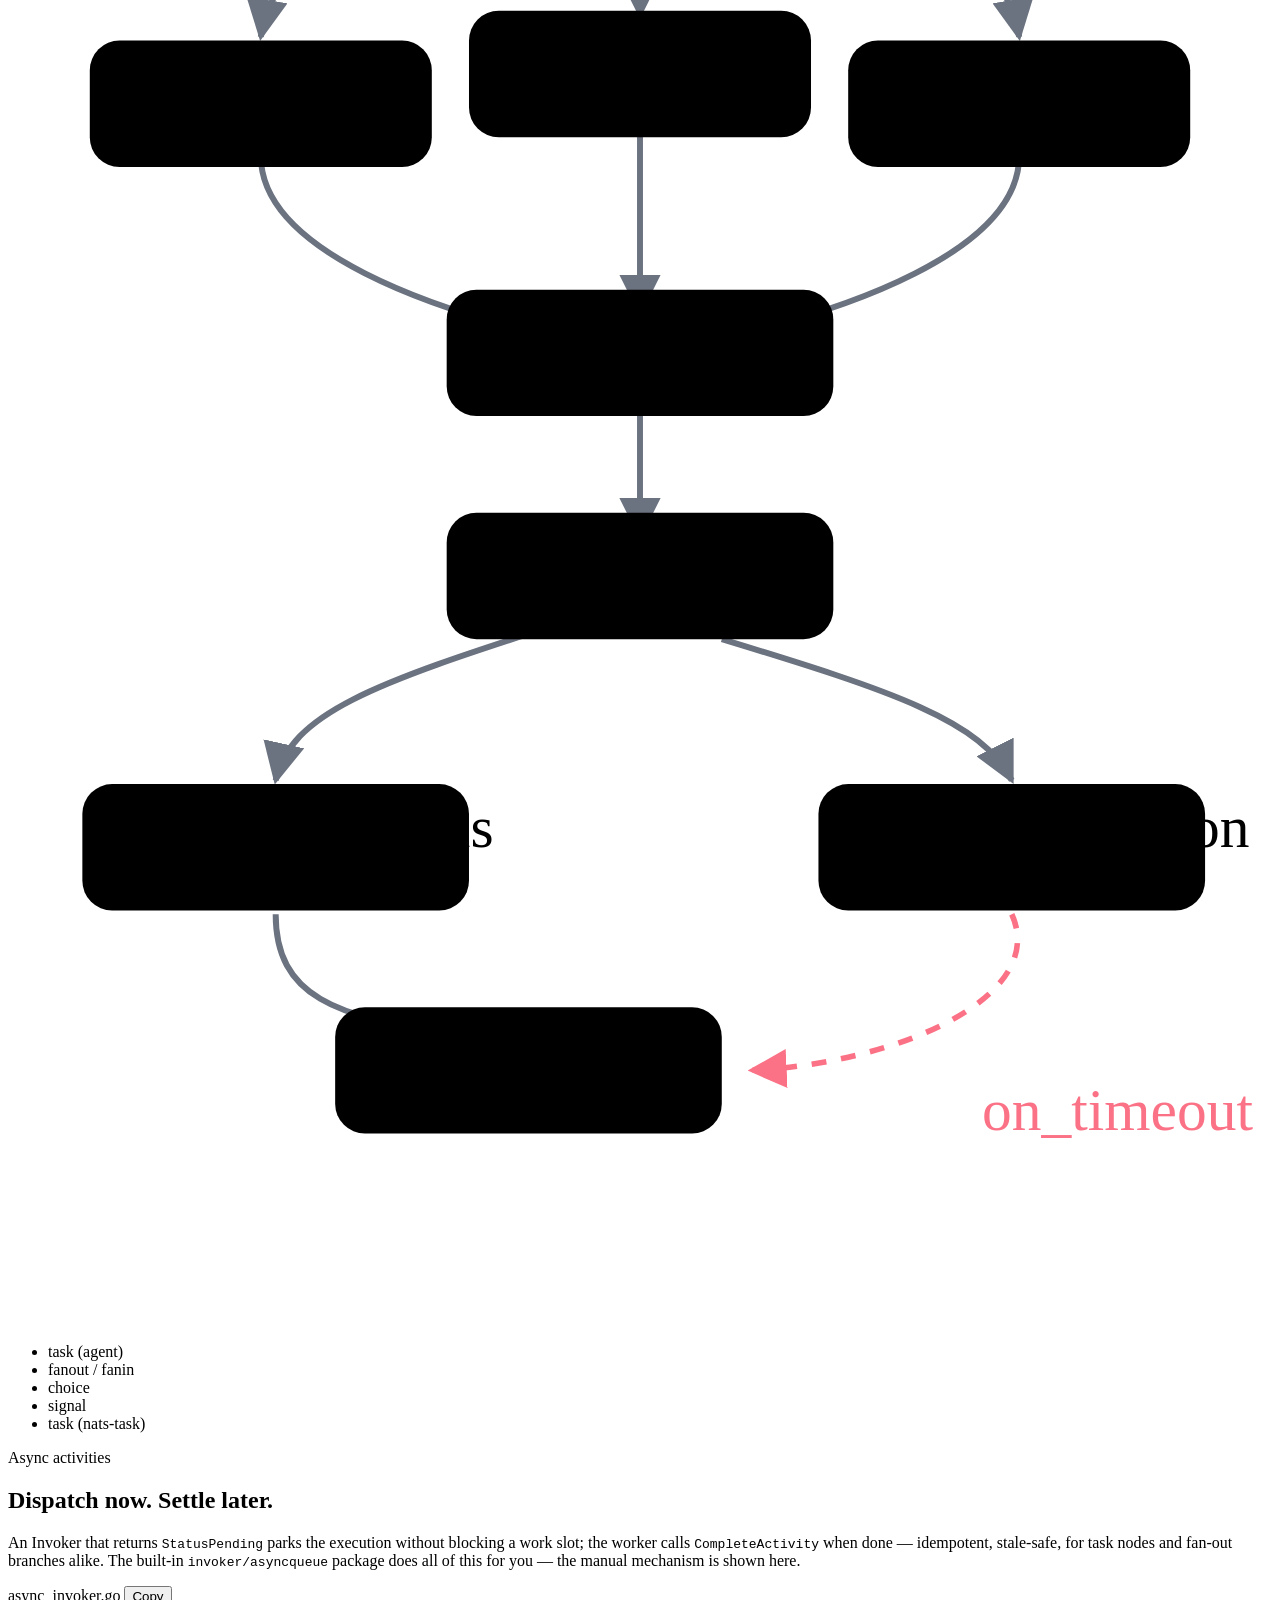
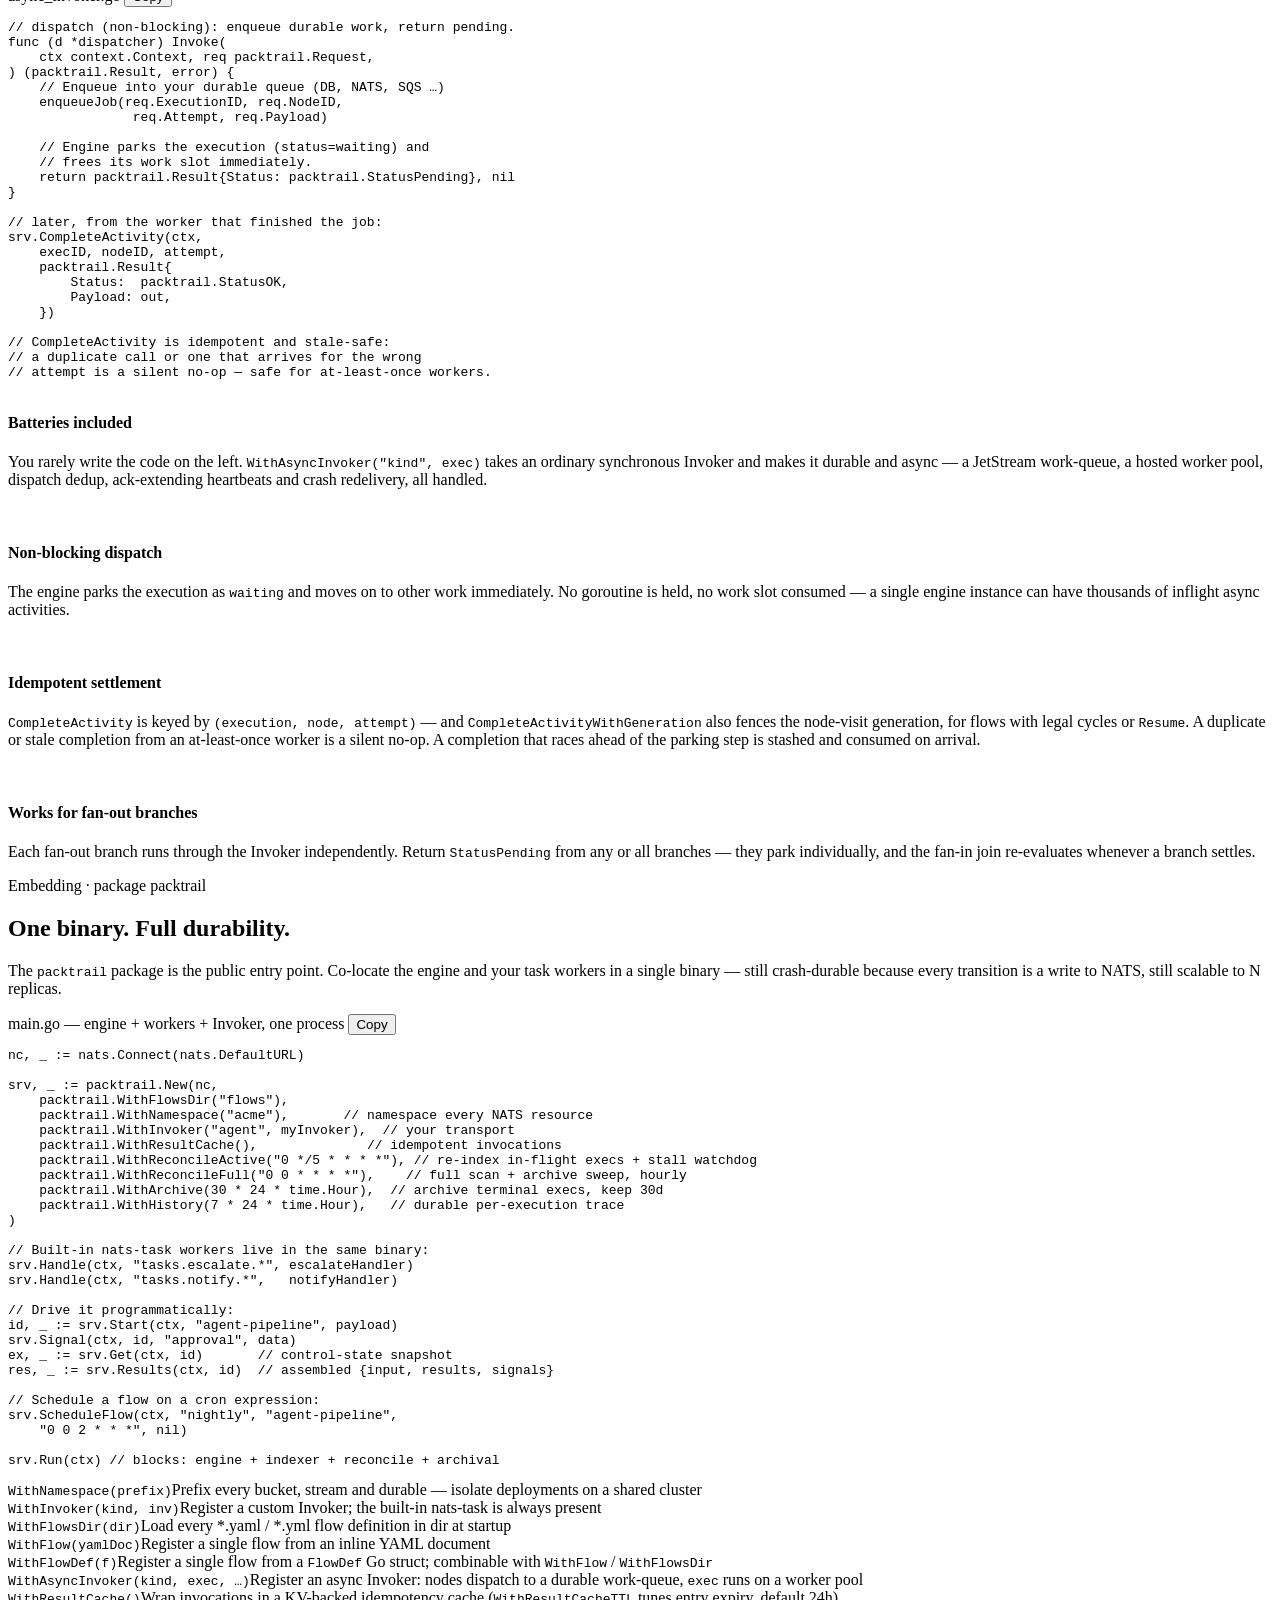
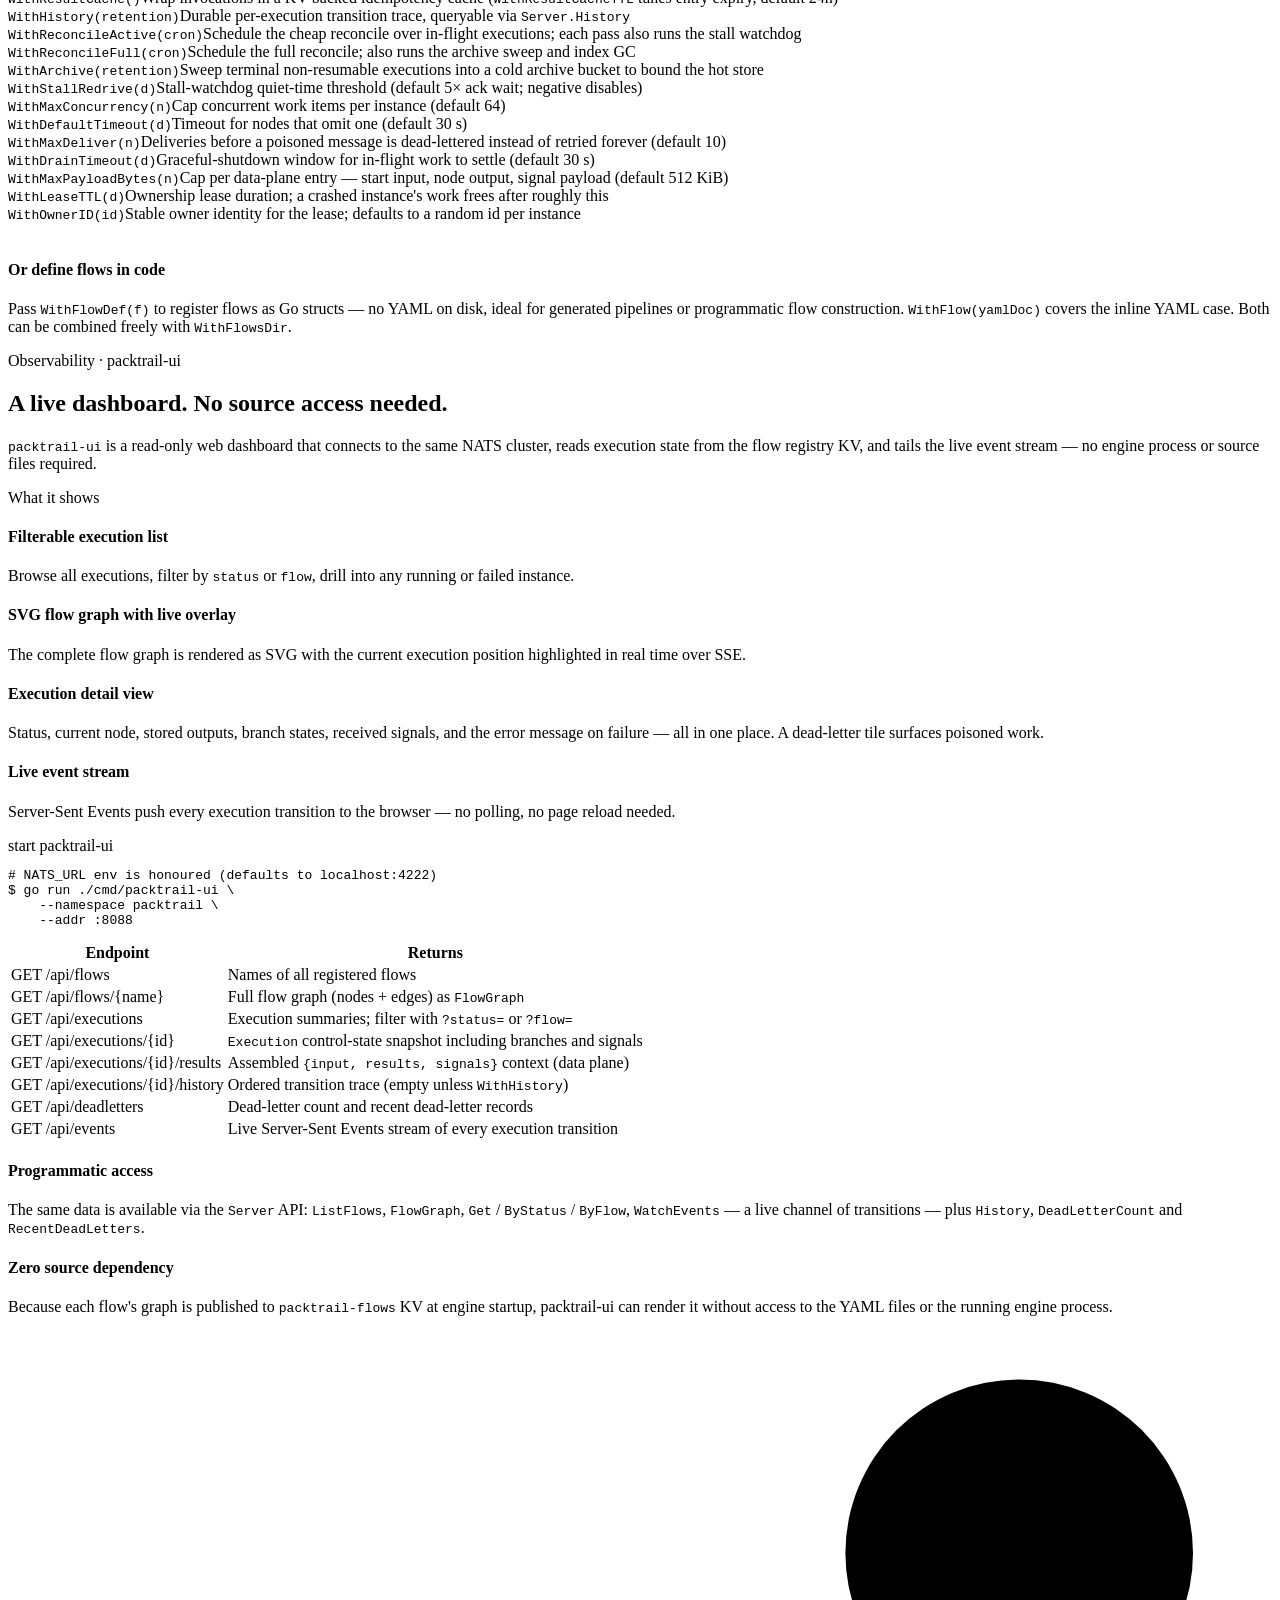
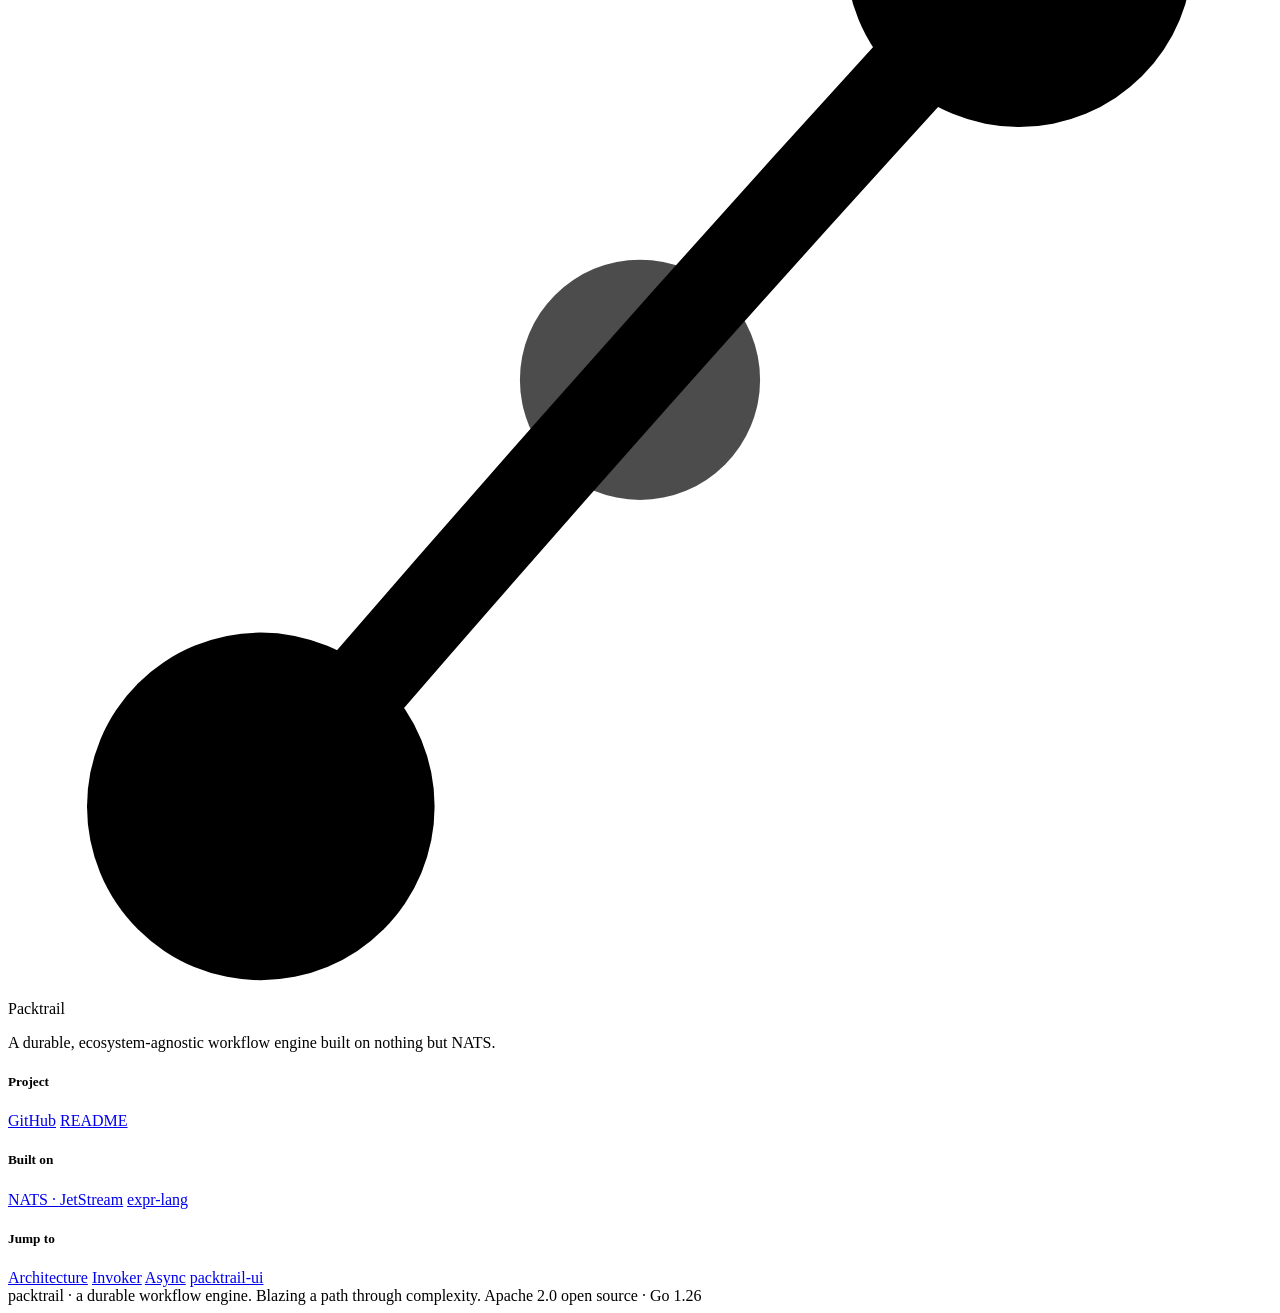
==== commit 4b15e9b9: "fix docs" ====
--- a/web/index.html
+++ b/web/index.html
@@ -150,7 +150,7 @@
     <article class="card reveal">
       <div class="card__num">04</div>
       <h3>Idempotent everywhere</h3>
-      <p>Signals dedupe by JetStream sequence. The optional result cache memoises invocations by <code>(execution, node, attempt)</code> so reruns never re-invoke a side effect.</p>
+      <p>Signals dedupe by JetStream sequence. The optional result cache memoises invocations by <code>(execution, node, visit, attempt)</code> so reruns never re-invoke a side effect.</p>
     </article>
   </div>
 </section>
@@ -400,9 +400,11 @@
         <button class="copy" data-copy="#cache-src">Copy</button>
       </div>
 <pre class="codecard__body" id="cache-src"><code><span class="cm">// WithResultCache() wraps the registry in a KV-backed cache keyed by</span>
-<span class="cm">// (execution, node, attempt).  A redelivery after a crash returns the</span>
-<span class="cm">// stored result instead of re-invoking.  A genuine retry (new attempt)</span>
-<span class="cm">// still calls the Invoker.  Enable whenever invocations have side effects.</span>
+<span class="cm">// (execution, node, visit generation, attempt).  A redelivery after a</span>
+<span class="cm">// crash returns the stored result instead of re-invoking.  A genuine</span>
+<span class="cm">// retry (new attempt) or a re-visit via a legal cycle / Resume (new</span>
+<span class="cm">// generation) still calls the Invoker.  Enable whenever invocations</span>
+<span class="cm">// have side effects.</span>
 
 srv, _ := packtrail.<span class="fn">New</span>(nc,
     packtrail.<span class="fn">WithFlowsDir</span>(<span class="s">"flows"</span>),
@@ -636,7 +638,7 @@
       </article>
       <article class="choice-card reveal">
         <h4>Idempotent settlement</h4>
-        <p><code>CompleteActivity</code> is keyed by <code>(execution, node, attempt)</code>. A duplicate completion from an at-least-once worker is a silent no-op. A completion that races ahead of the parking step is stashed and consumed on arrival.</p>
+        <p><code>CompleteActivity</code> is keyed by <code>(execution, node, attempt)</code> — and <code>CompleteActivityWithGeneration</code> also fences the node-visit generation, for flows with legal cycles or <code>Resume</code>. A duplicate or stale completion from an at-least-once worker is a silent no-op. A completion that races ahead of the parking step is stashed and consumed on arrival.</p>
       </article>
       <article class="choice-card reveal">
         <h4>Works for fan-out branches</h4>
@@ -714,7 +716,7 @@
         <div class="optlist__row"><code>WithMaxDeliver(n)</code><span>Deliveries before a poisoned message is dead-lettered instead of retried forever (default 10)</span></div>
         <div class="optlist__row"><code>WithDrainTimeout(d)</code><span>Graceful-shutdown window for in-flight work to settle (default 30 s)</span></div>
         <div class="optlist__row"><code>WithMaxPayloadBytes(n)</code><span>Cap per data-plane entry — start input, node output, signal payload (default 512 KiB)</span></div>
-        <div class="optlist__row"><code>WithLeaseTTL(d)</code><span>Ownership lease duration; failed instances release within this window</span></div>
+        <div class="optlist__row"><code>WithLeaseTTL(d)</code><span>Ownership lease duration; a crashed instance's work frees after roughly this</span></div>
         <div class="optlist__row"><code>WithOwnerID(id)</code><span>Stable owner identity for the lease; defaults to a random id per instance</span></div>
       </div>
 
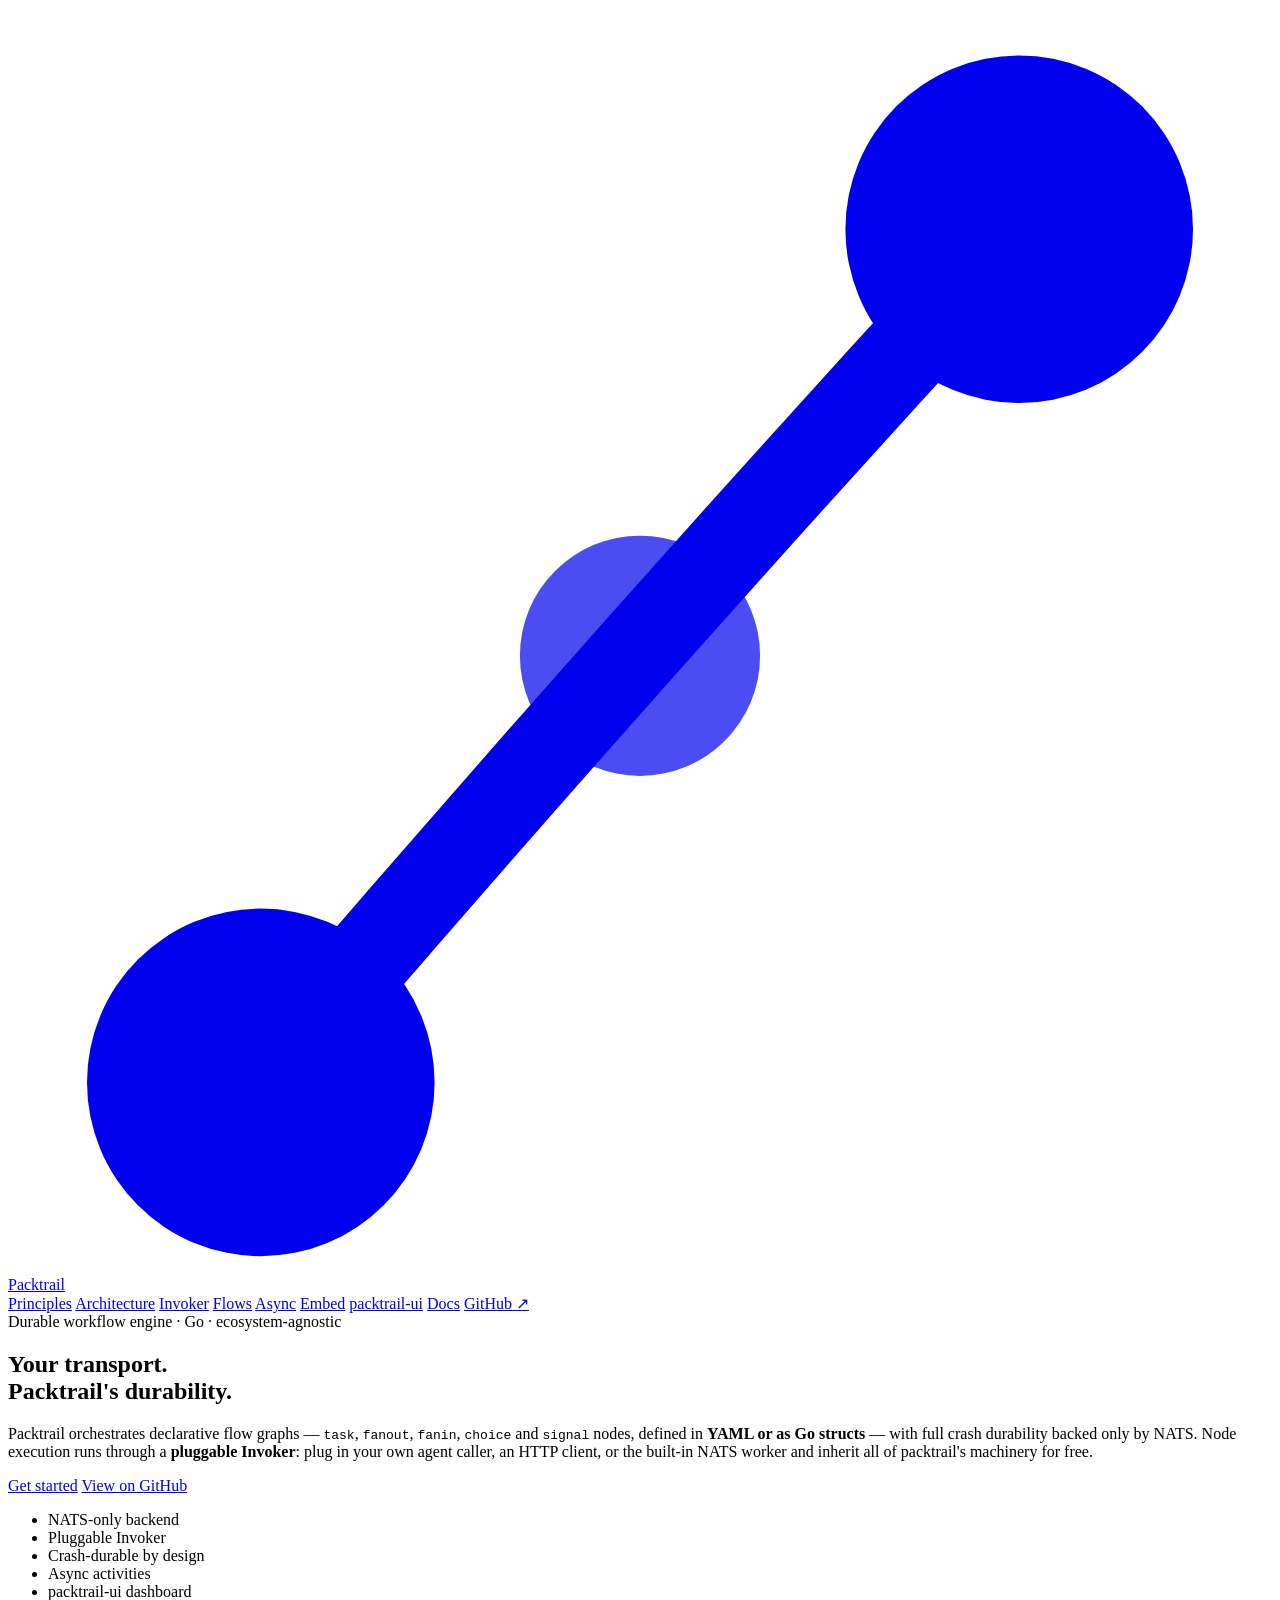
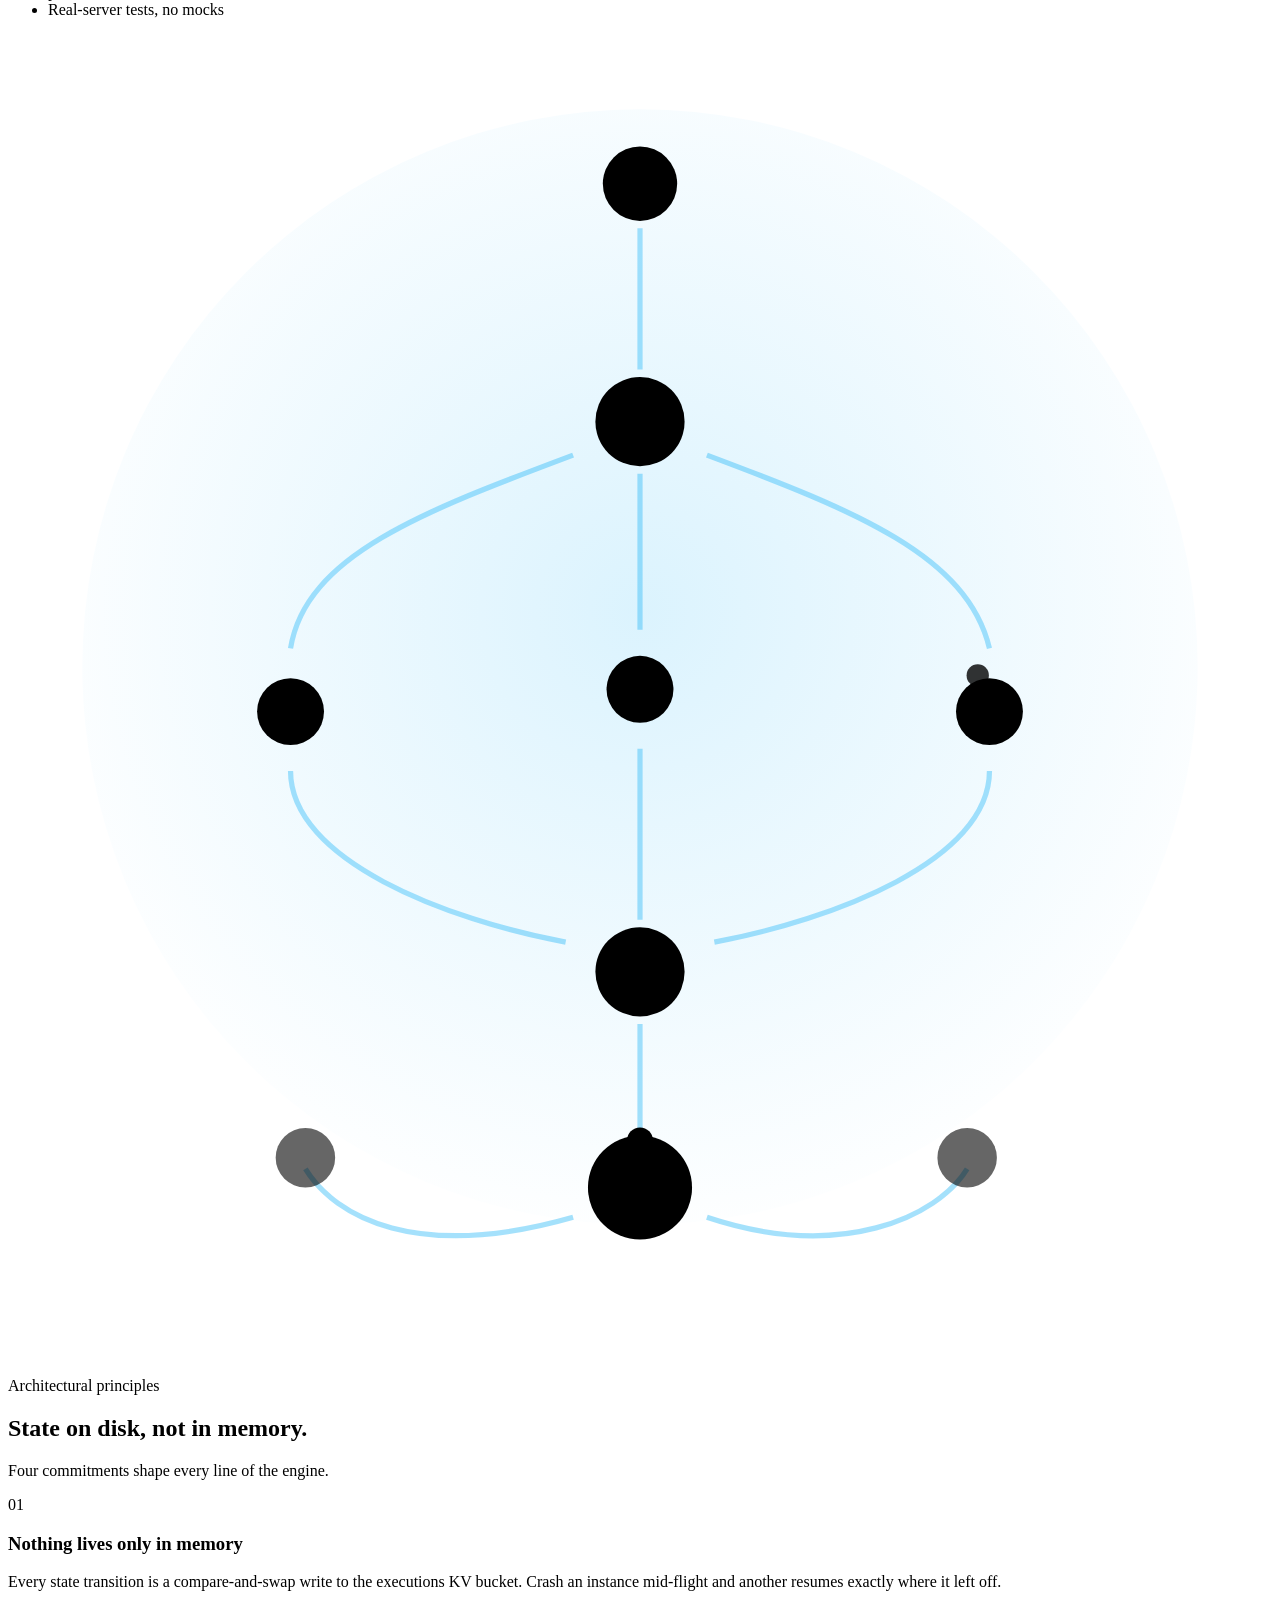
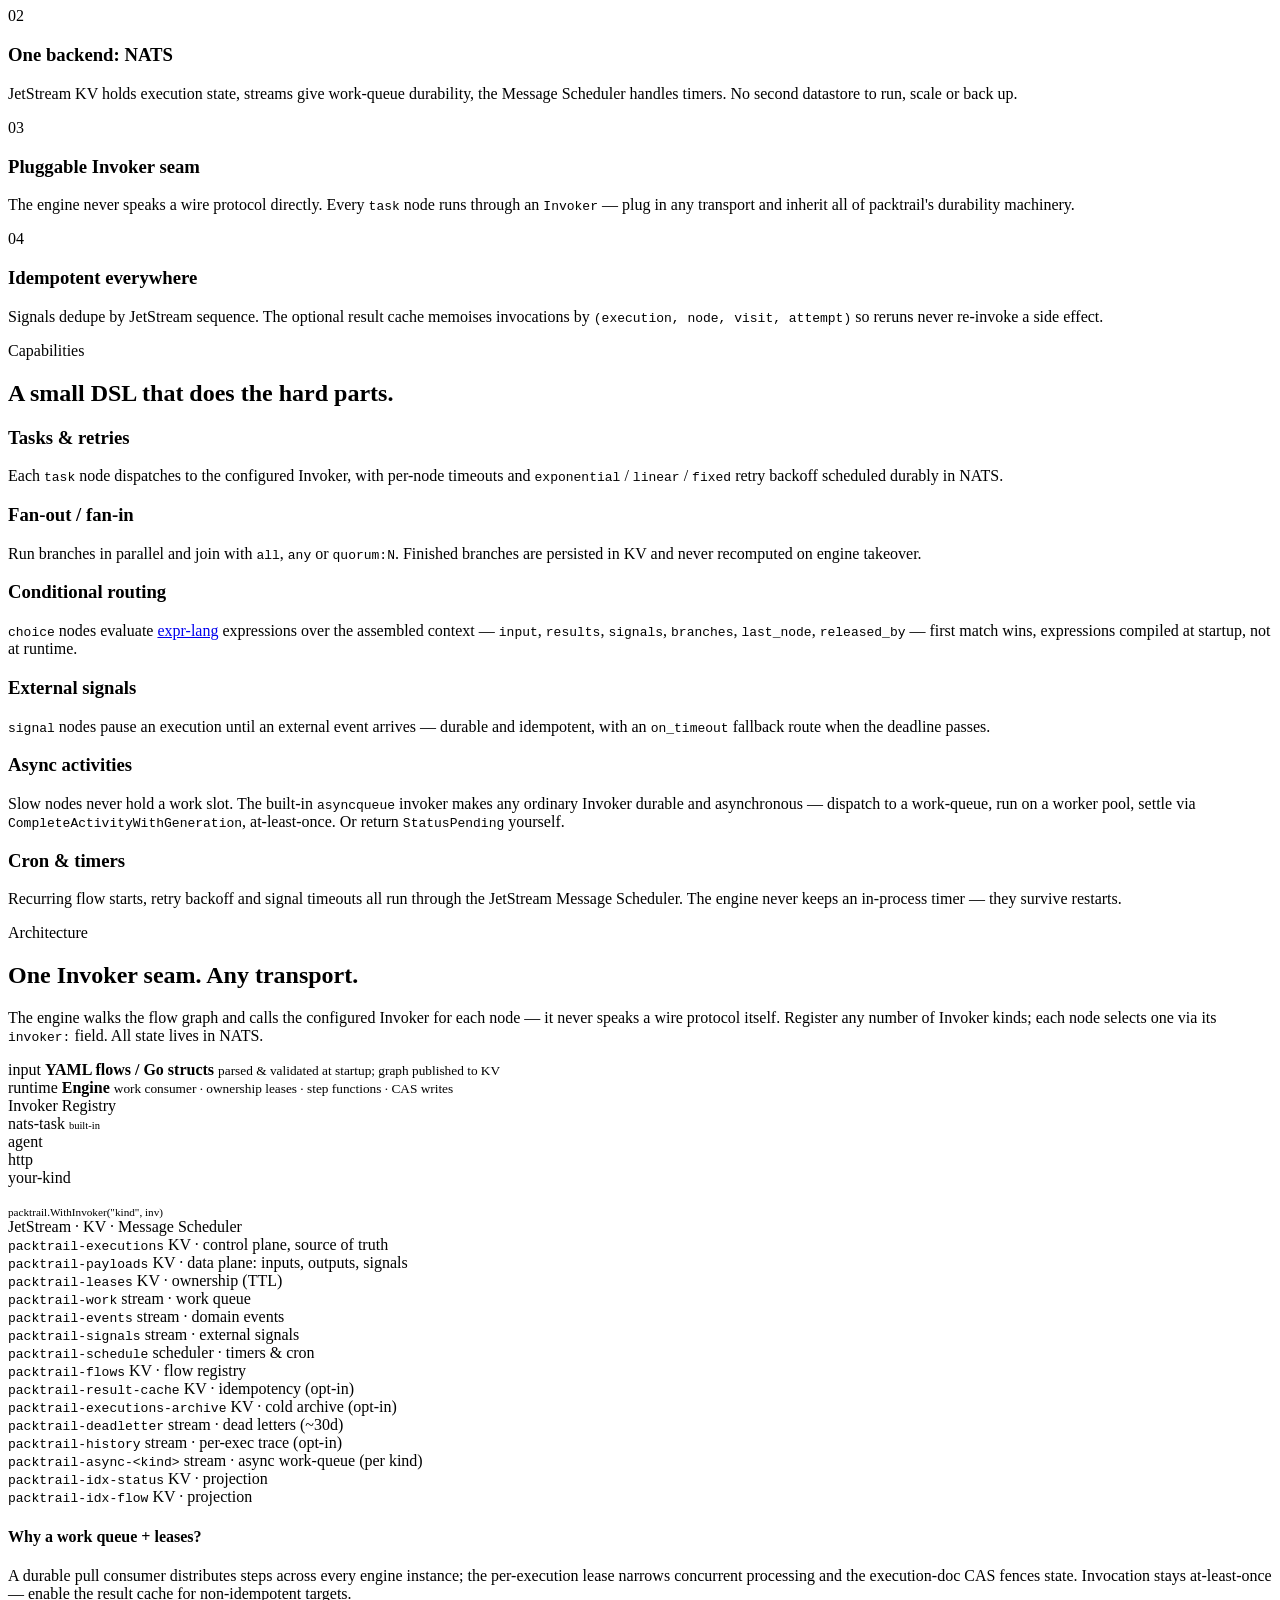
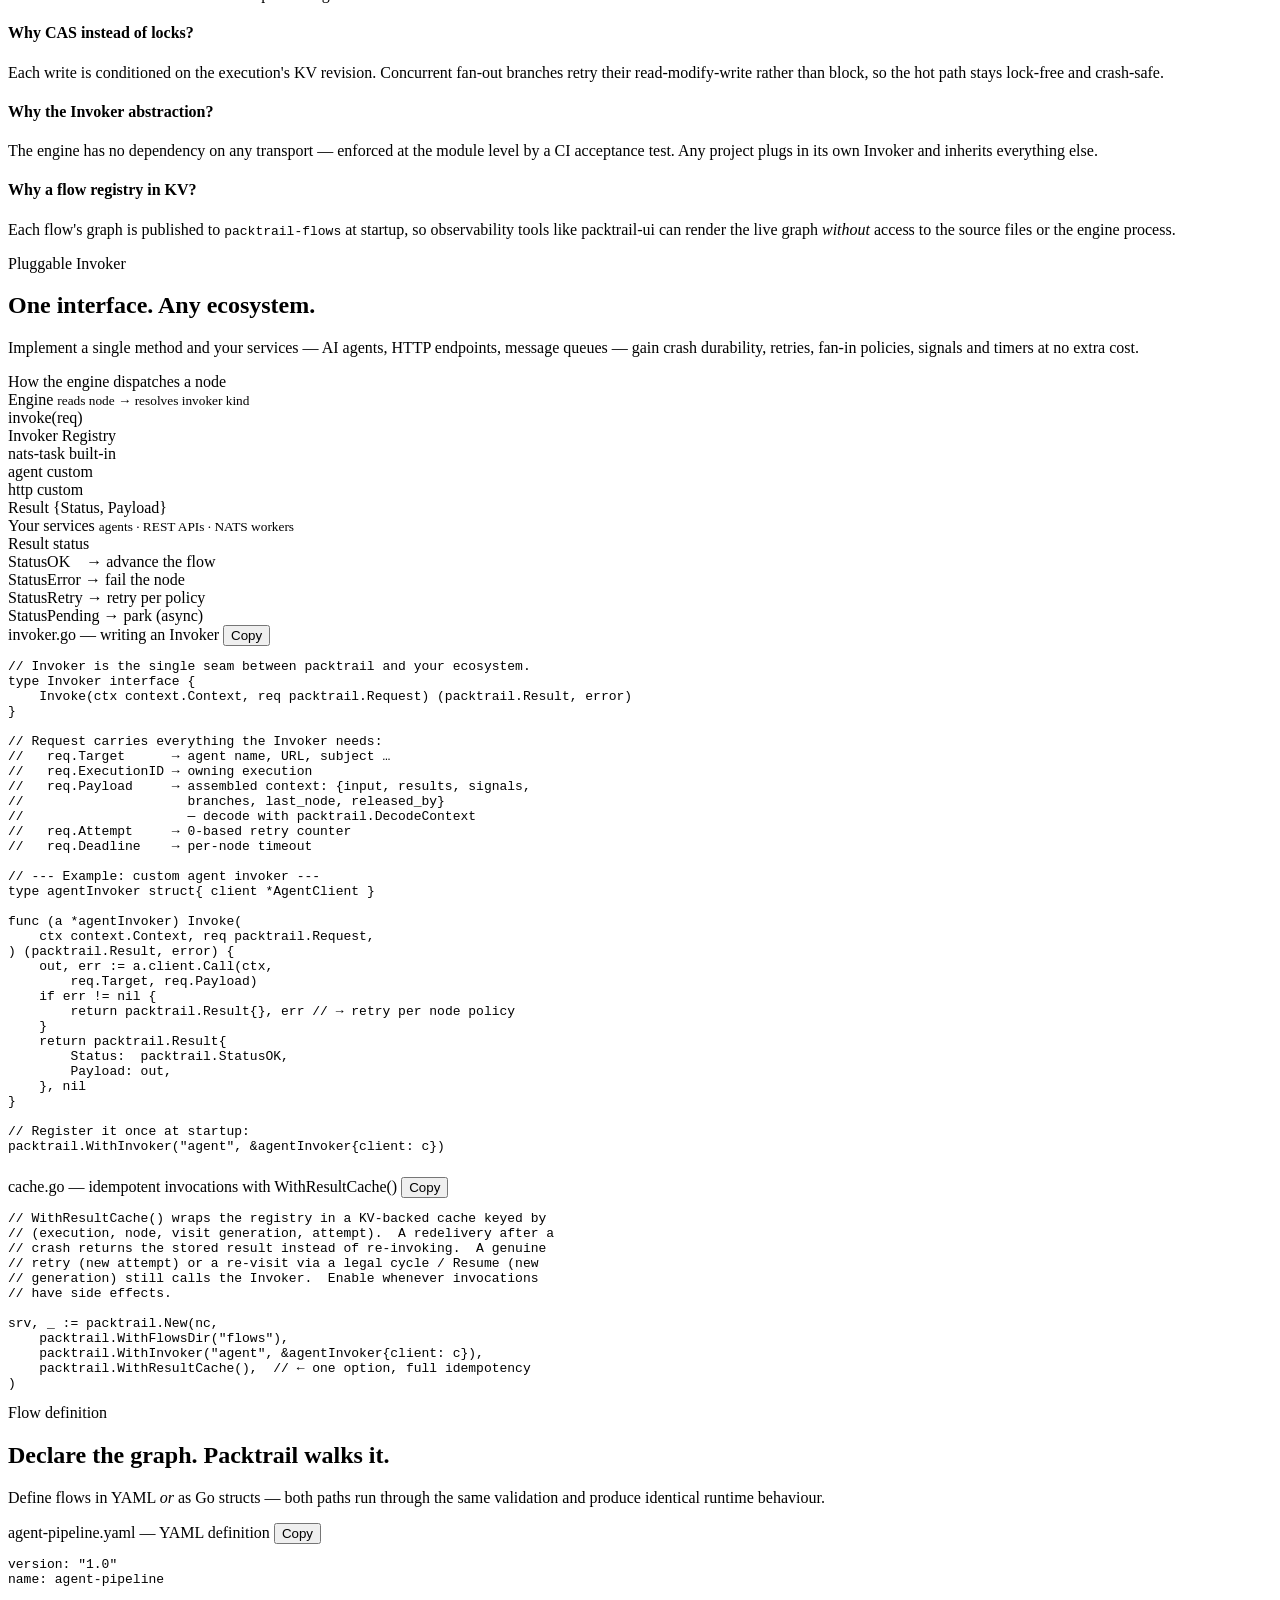
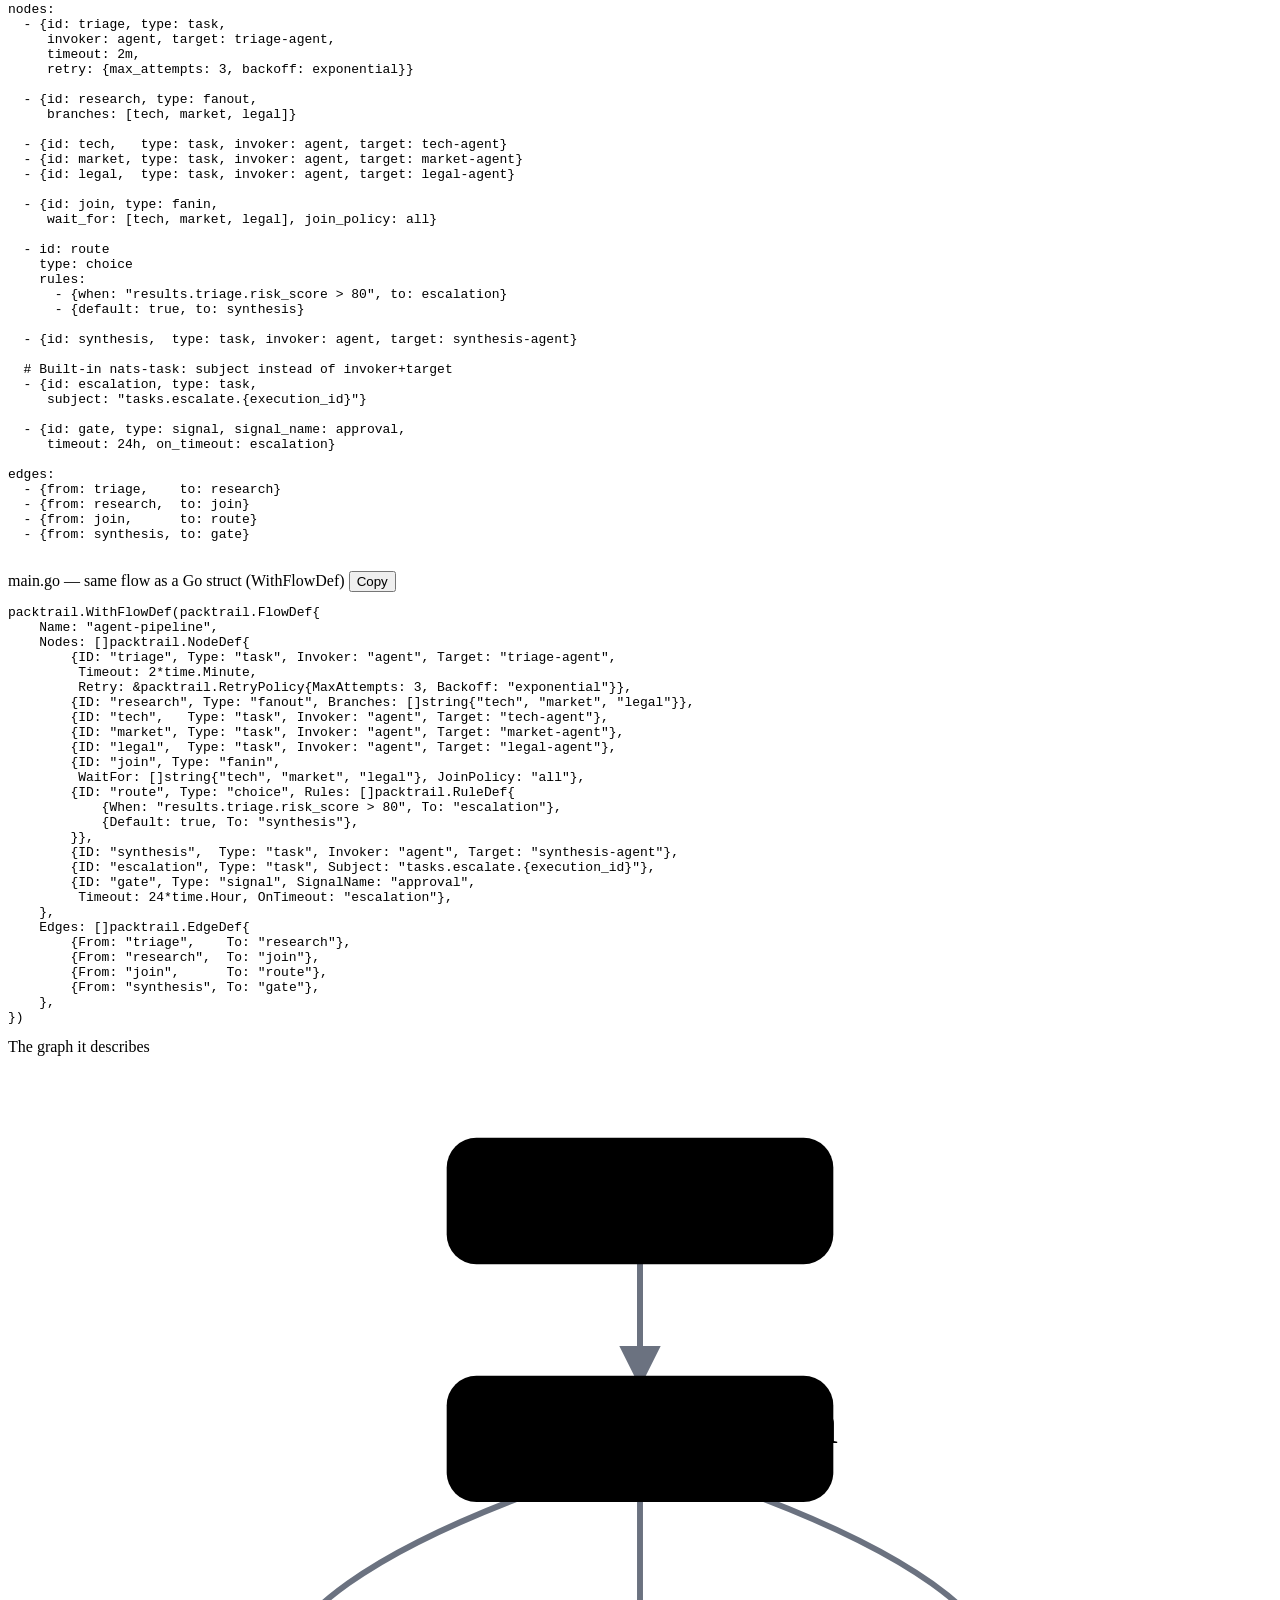
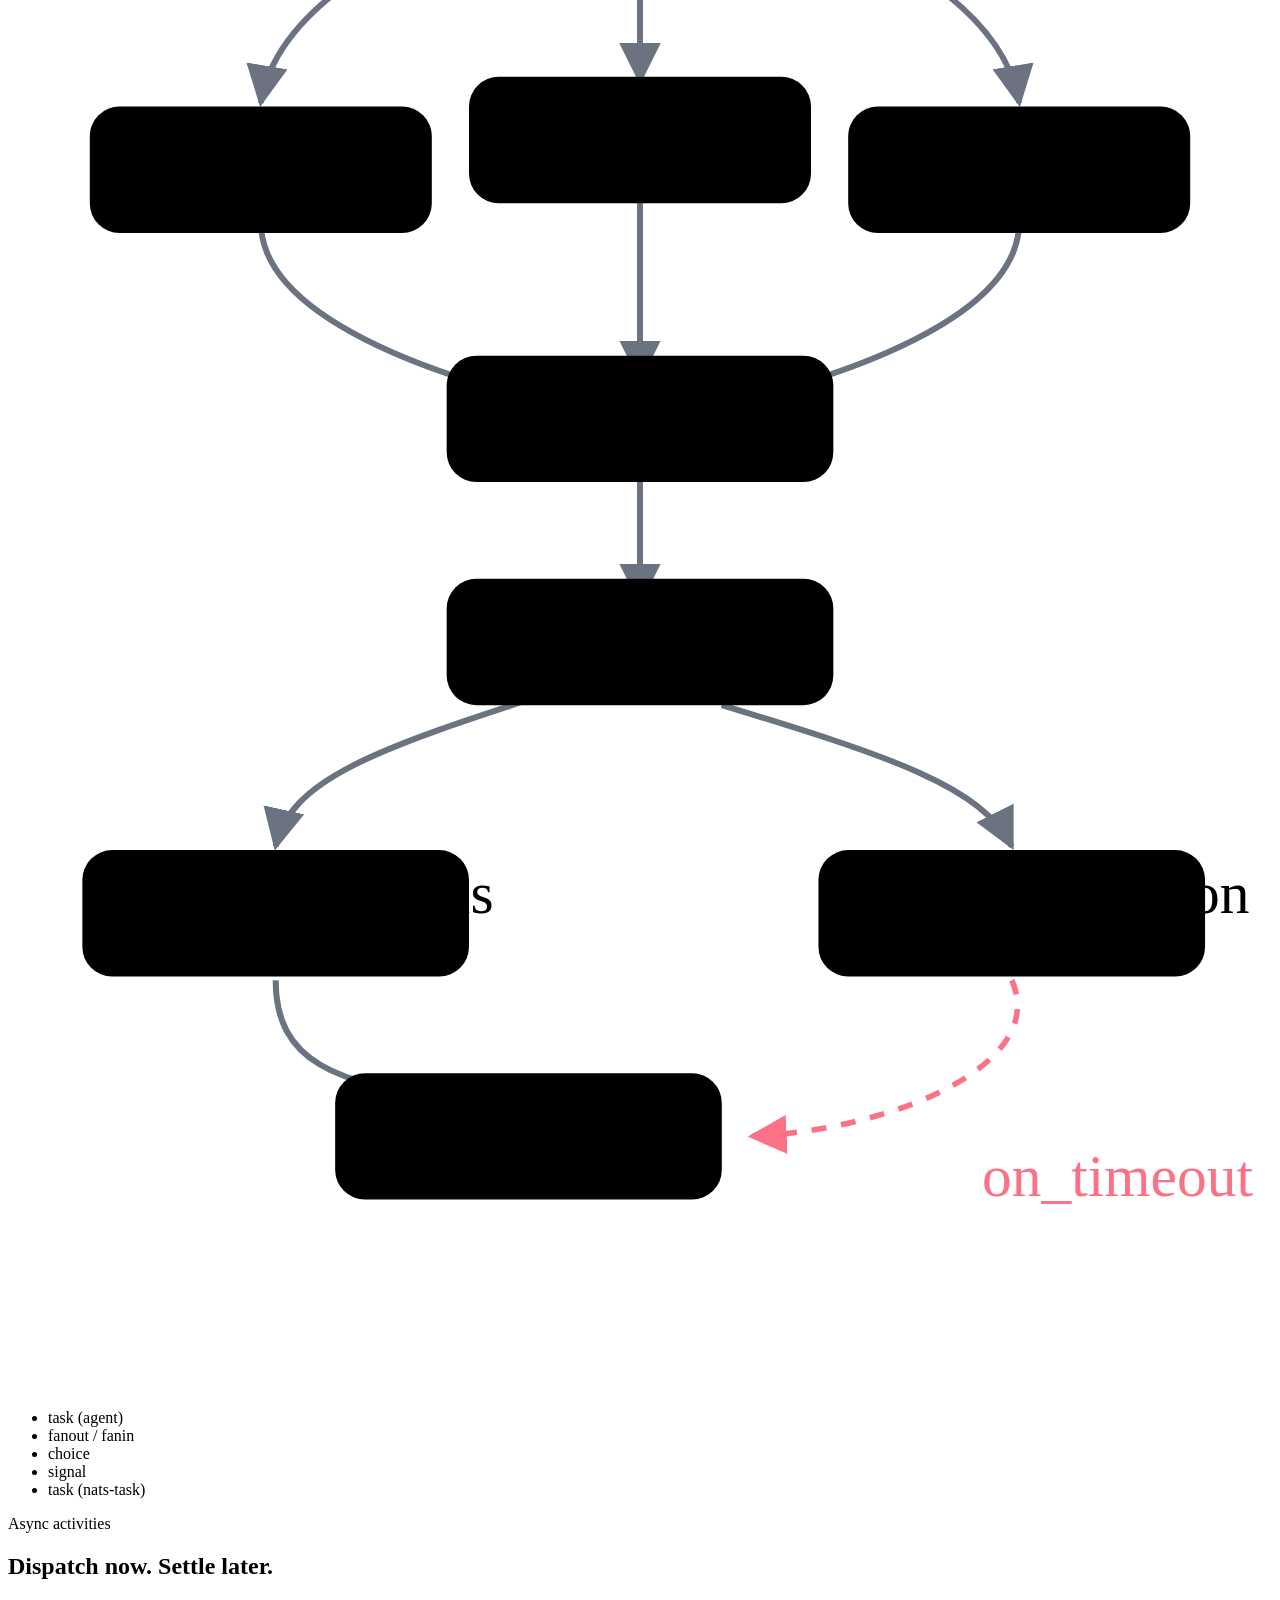
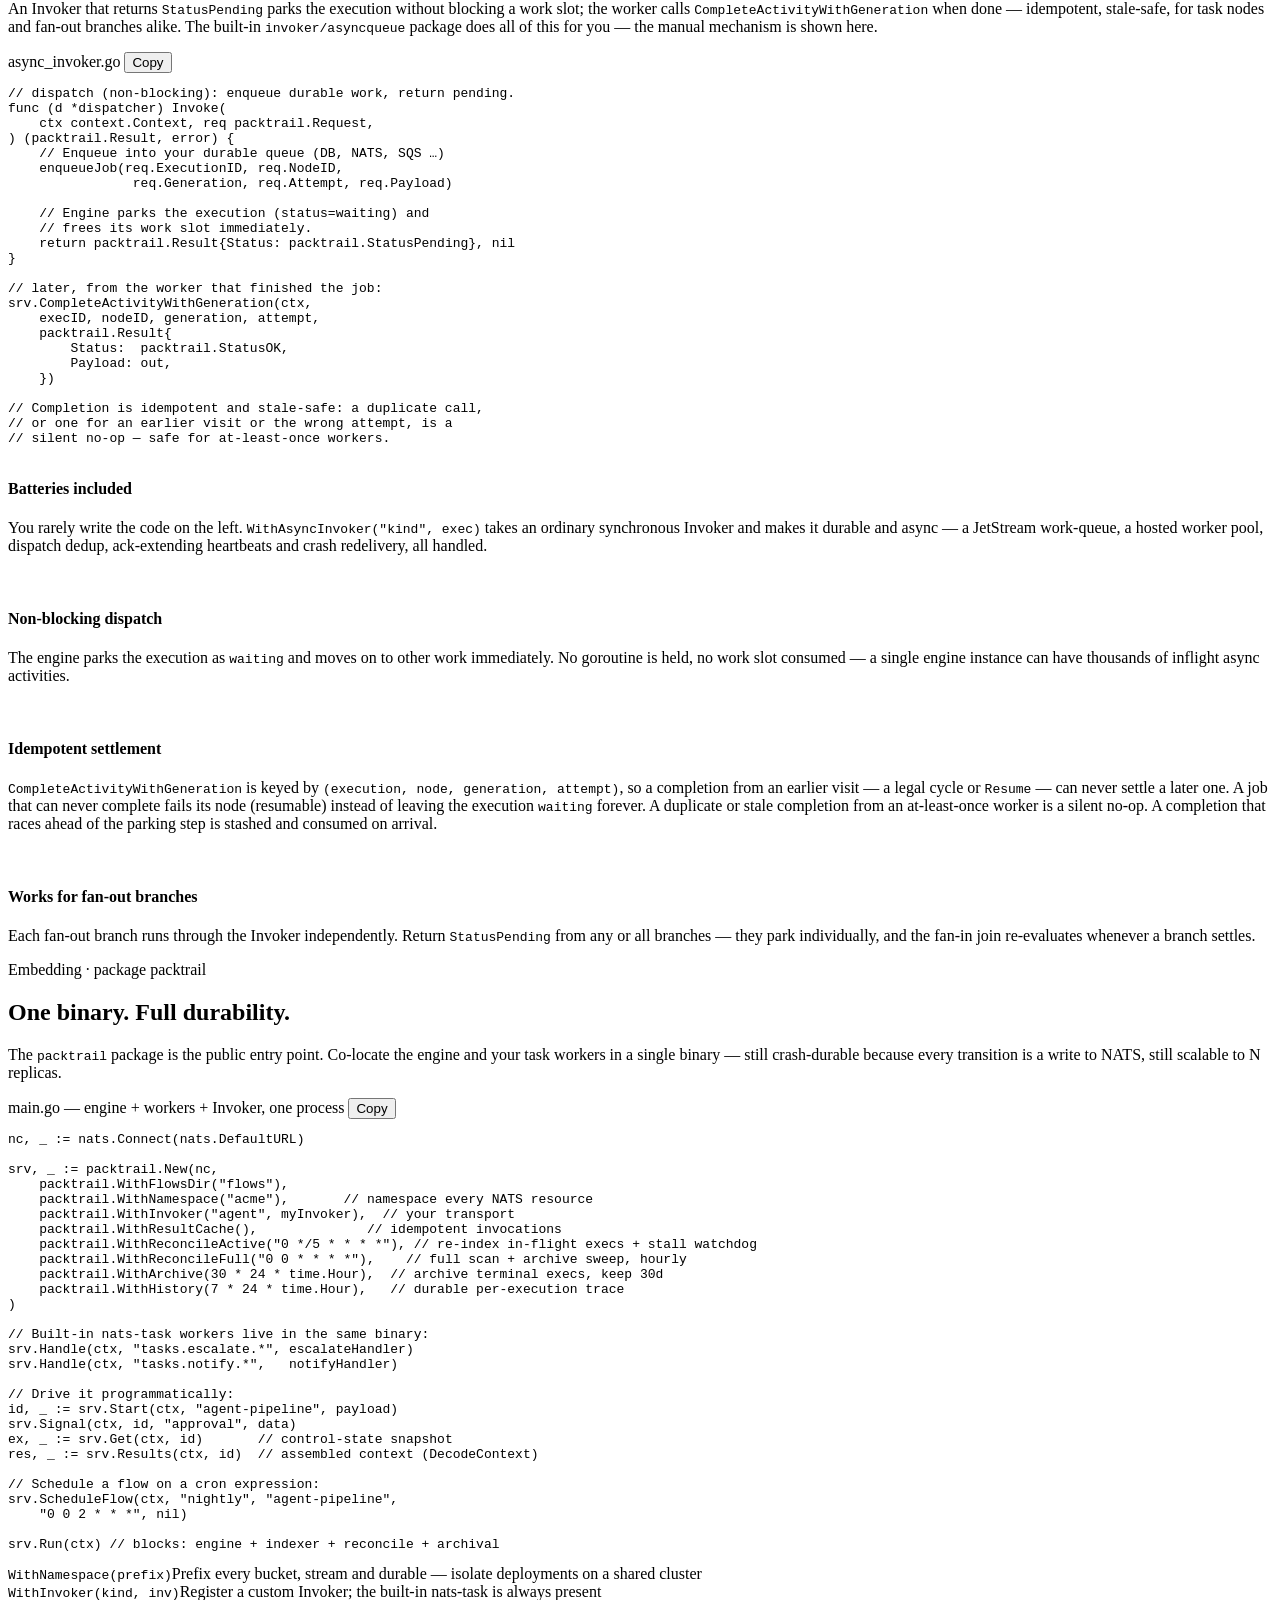
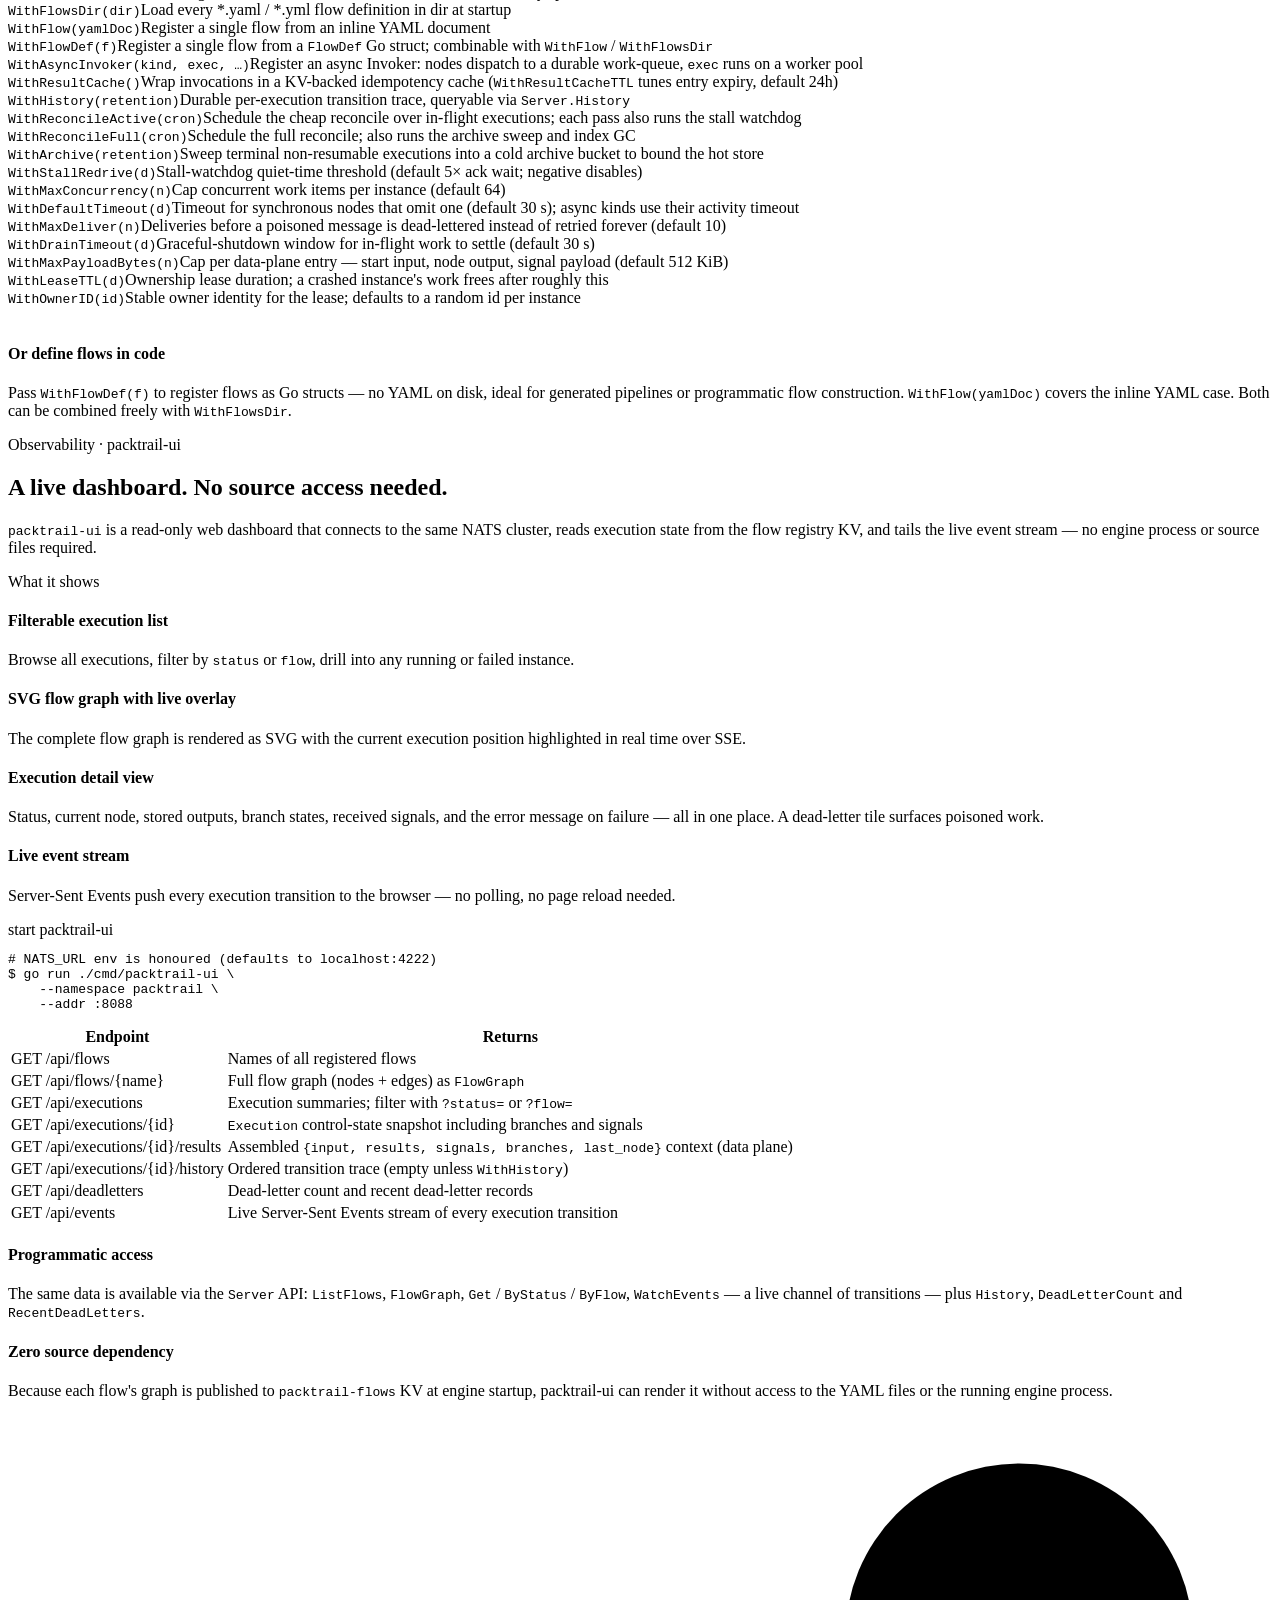
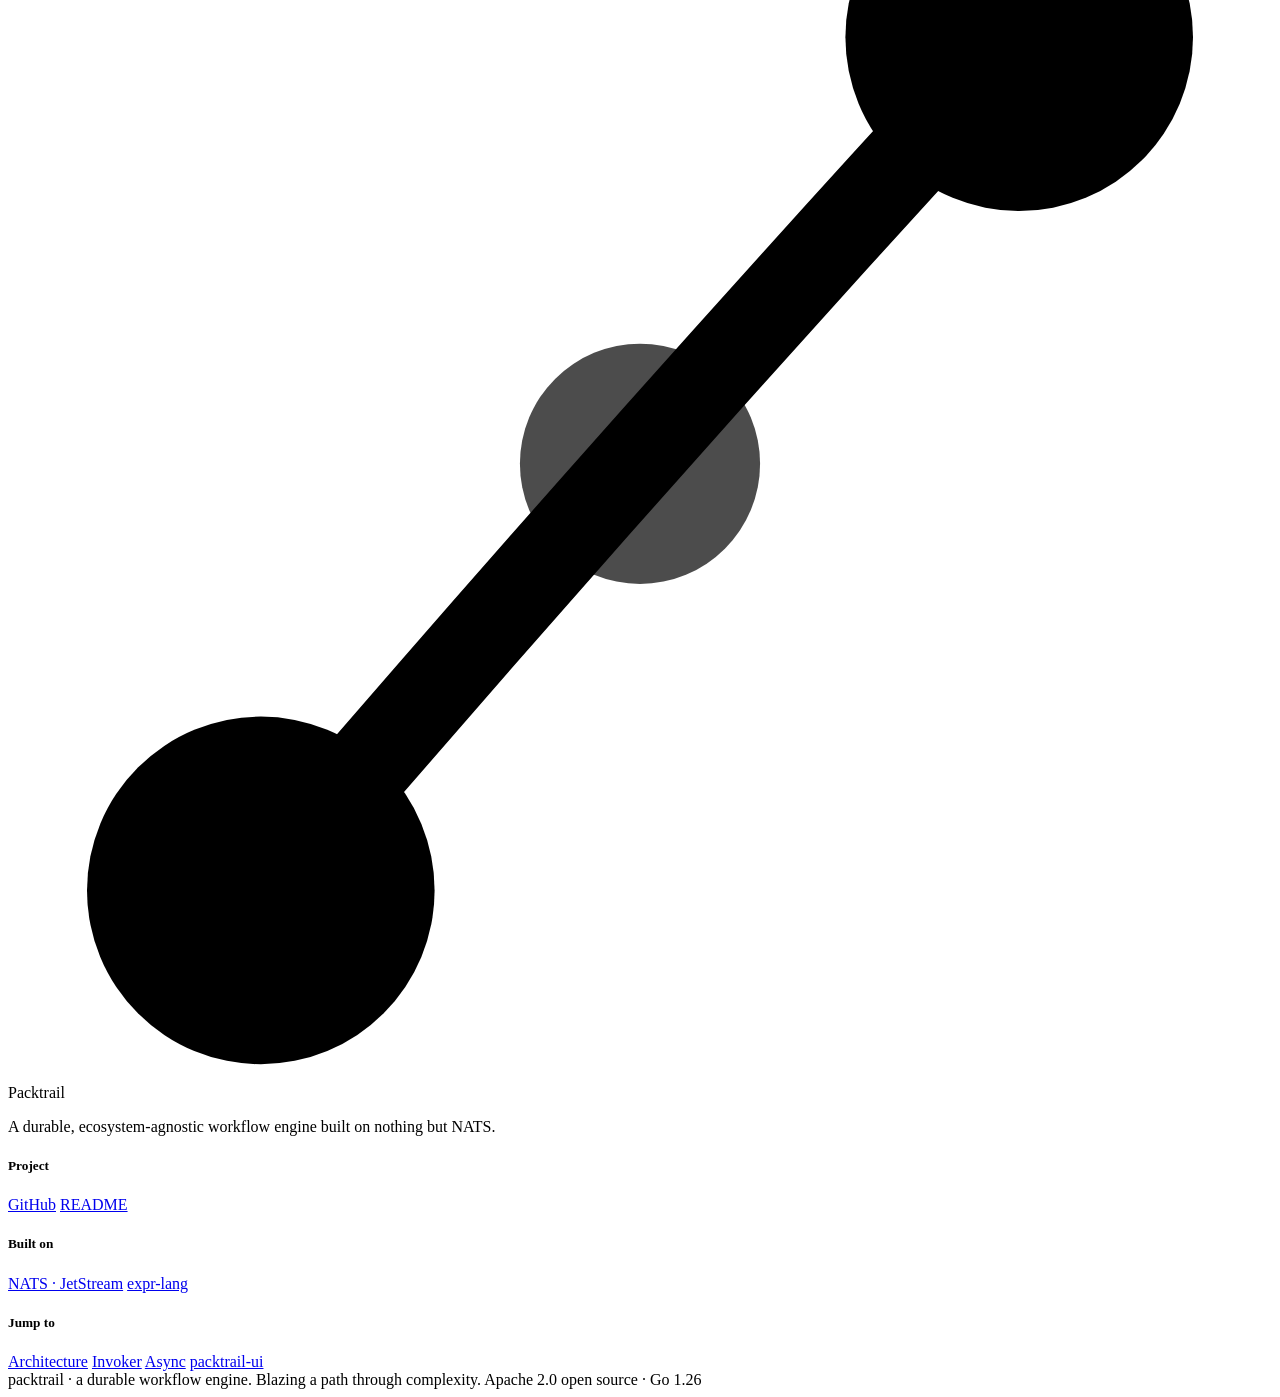
==== commit 52abf883: "docs: bring README and web pages up to date with v0.2.0 Document the invocation context (branches, l" ====
--- a/web/index.html
+++ b/web/index.html
@@ -172,7 +172,7 @@
     </article>
     <article class="feature reveal">
       <h3><span class="dot dot--choice"></span>Conditional routing</h3>
-      <p><code>choice</code> nodes evaluate <a href="https://github.com/expr-lang/expr" target="_blank" rel="noopener">expr-lang</a> expressions over the assembled context — <code>input</code>, <code>results</code>, <code>signals</code> — first match wins, expressions compiled at startup, not at runtime.</p>
+      <p><code>choice</code> nodes evaluate <a href="https://github.com/expr-lang/expr" target="_blank" rel="noopener">expr-lang</a> expressions over the assembled context — <code>input</code>, <code>results</code>, <code>signals</code>, <code>branches</code>, <code>last_node</code>, <code>released_by</code> — first match wins, expressions compiled at startup, not at runtime.</p>
     </article>
     <article class="feature reveal">
       <h3><span class="dot dot--signal"></span>External signals</h3>
@@ -180,7 +180,7 @@
     </article>
     <article class="feature reveal">
       <h3><span class="dot dot--task"></span>Async activities</h3>
-      <p>Slow nodes never hold a work slot. The built-in <code>asyncqueue</code> invoker makes any ordinary Invoker durable and asynchronous — dispatch to a work-queue, run on a worker pool, settle via <code>CompleteActivity</code>, at-least-once. Or return <code>StatusPending</code> yourself.</p>
+      <p>Slow nodes never hold a work slot. The built-in <code>asyncqueue</code> invoker makes any ordinary Invoker durable and asynchronous — dispatch to a work-queue, run on a worker pool, settle via <code>CompleteActivityWithGeneration</code>, at-least-once. Or return <code>StatusPending</code> yourself.</p>
     </article>
     <article class="feature reveal">
       <h3><span class="dot dot--fan"></span>Cron &amp; timers</h3>
@@ -280,6 +280,10 @@
         <code>packtrail-history</code>
         <span>stream · per-exec trace (opt-in)</span>
       </div>
+      <div class="store store--stream">
+        <code>packtrail-async-&lt;kind&gt;</code>
+        <span>stream · async work-queue (per kind)</span>
+      </div>
       <div class="store store--proj">
         <code>packtrail-idx-status</code>
         <span>KV · projection</span>
@@ -366,7 +370,9 @@
 <span class="cm">// Request carries everything the Invoker needs:</span>
 <span class="cm">//   req.Target      → agent name, URL, subject …</span>
 <span class="cm">//   req.ExecutionID → owning execution</span>
-<span class="cm">//   req.Payload     → assembled {input, results, signals} context</span>
+<span class="cm">//   req.Payload     → assembled context: {input, results, signals,</span>
+<span class="cm">//                     branches, last_node, released_by}</span>
+<span class="cm">//                     — decode with packtrail.DecodeContext</span>
 <span class="cm">//   req.Attempt     → 0-based retry counter</span>
 <span class="cm">//   req.Deadline    → per-node timeout</span>
 
@@ -587,7 +593,7 @@
     <h2>Dispatch now. Settle later.</h2>
     <p class="section__sub">
       An Invoker that returns <code>StatusPending</code> parks the execution without blocking
-      a work slot; the worker calls <code>CompleteActivity</code> when done —
+      a work slot; the worker calls <code>CompleteActivityWithGeneration</code> when done —
       idempotent, stale-safe, for task nodes and fan-out branches alike. The built-in
       <code>invoker/asyncqueue</code> package does all of this for you — the manual
       mechanism is shown here.
@@ -607,7 +613,7 @@
 ) (packtrail.Result, <span class="kw">error</span>) {
     <span class="cm">// Enqueue into your durable queue (DB, NATS, SQS …)</span>
     <span class="fn">enqueueJob</span>(req.ExecutionID, req.NodeID,
-                req.Attempt, req.Payload)
+                req.Generation, req.Attempt, req.Payload)
 
     <span class="cm">// Engine parks the execution (status=waiting) and</span>
     <span class="cm">// frees its work slot immediately.</span>
@@ -615,16 +621,16 @@
 }
 
 <span class="cm">// later, from the worker that finished the job:</span>
-srv.<span class="fn">CompleteActivity</span>(ctx,
-    execID, nodeID, attempt,
+srv.<span class="fn">CompleteActivityWithGeneration</span>(ctx,
+    execID, nodeID, generation, attempt,
     packtrail.Result{
         Status:  packtrail.<span class="ok">StatusOK</span>,
         Payload: out,
     })
 
-<span class="cm">// CompleteActivity is idempotent and stale-safe:</span>
-<span class="cm">// a duplicate call or one that arrives for the wrong</span>
-<span class="cm">// attempt is a silent no-op — safe for at-least-once workers.</span></code></pre>
+<span class="cm">// Completion is idempotent and stale-safe: a duplicate call,</span>
+<span class="cm">// or one for an earlier visit or the wrong attempt, is a</span>
+<span class="cm">// silent no-op — safe for at-least-once workers.</span></code></pre>
     </div>
 
     <div class="api__envelopes" style="display:flex;flex-direction:column;gap:1.1rem">
@@ -638,7 +644,7 @@
       </article>
       <article class="choice-card reveal">
         <h4>Idempotent settlement</h4>
-        <p><code>CompleteActivity</code> is keyed by <code>(execution, node, attempt)</code> — and <code>CompleteActivityWithGeneration</code> also fences the node-visit generation, for flows with legal cycles or <code>Resume</code>. A duplicate or stale completion from an at-least-once worker is a silent no-op. A completion that races ahead of the parking step is stashed and consumed on arrival.</p>
+        <p><code>CompleteActivityWithGeneration</code> is keyed by <code>(execution, node, generation, attempt)</code>, so a completion from an earlier visit — a legal cycle or <code>Resume</code> — can never settle a later one. A job that can never complete fails its node (resumable) instead of leaving the execution <code>waiting</code> forever. A duplicate or stale completion from an at-least-once worker is a silent no-op. A completion that races ahead of the parking step is stashed and consumed on arrival.</p>
       </article>
       <article class="choice-card reveal">
         <h4>Works for fan-out branches</h4>
@@ -688,7 +694,7 @@
 id, _ := srv.<span class="fn">Start</span>(ctx, <span class="s">"agent-pipeline"</span>, payload)
 srv.<span class="fn">Signal</span>(ctx, id, <span class="s">"approval"</span>, data)
 ex, _ := srv.<span class="fn">Get</span>(ctx, id)       <span class="cm">// control-state snapshot</span>
-res, _ := srv.<span class="fn">Results</span>(ctx, id)  <span class="cm">// assembled {input, results, signals}</span>
+res, _ := srv.<span class="fn">Results</span>(ctx, id)  <span class="cm">// assembled context (DecodeContext)</span>
 
 <span class="cm">// Schedule a flow on a cron expression:</span>
 srv.<span class="fn">ScheduleFlow</span>(ctx, <span class="s">"nightly"</span>, <span class="s">"agent-pipeline"</span>,
@@ -712,7 +718,7 @@
         <div class="optlist__row"><code>WithArchive(retention)</code><span>Sweep terminal non-resumable executions into a cold archive bucket to bound the hot store</span></div>
         <div class="optlist__row"><code>WithStallRedrive(d)</code><span>Stall-watchdog quiet-time threshold (default 5× ack wait; negative disables)</span></div>
         <div class="optlist__row"><code>WithMaxConcurrency(n)</code><span>Cap concurrent work items per instance (default 64)</span></div>
-        <div class="optlist__row"><code>WithDefaultTimeout(d)</code><span>Timeout for nodes that omit one (default 30 s)</span></div>
+        <div class="optlist__row"><code>WithDefaultTimeout(d)</code><span>Timeout for synchronous nodes that omit one (default 30 s); async kinds use their activity timeout</span></div>
         <div class="optlist__row"><code>WithMaxDeliver(n)</code><span>Deliveries before a poisoned message is dead-lettered instead of retried forever (default 10)</span></div>
         <div class="optlist__row"><code>WithDrainTimeout(d)</code><span>Graceful-shutdown window for in-flight work to settle (default 30 s)</span></div>
         <div class="optlist__row"><code>WithMaxPayloadBytes(n)</code><span>Cap per data-plane entry — start input, node output, signal payload (default 512 KiB)</span></div>
@@ -794,7 +800,7 @@
           <tr><td>GET /api/flows/{name}</td><td>Full flow graph (nodes + edges) as <code>FlowGraph</code></td></tr>
           <tr><td>GET /api/executions</td><td>Execution summaries; filter with <code>?status=</code> or <code>?flow=</code></td></tr>
           <tr><td>GET /api/executions/{id}</td><td><code>Execution</code> control-state snapshot including branches and signals</td></tr>
-          <tr><td>GET /api/executions/{id}/results</td><td>Assembled <code>{input, results, signals}</code> context (data plane)</td></tr>
+          <tr><td>GET /api/executions/{id}/results</td><td>Assembled <code>{input, results, signals, branches, last_node}</code> context (data plane)</td></tr>
           <tr><td>GET /api/executions/{id}/history</td><td>Ordered transition trace (empty unless <code>WithHistory</code>)</td></tr>
           <tr><td>GET /api/deadletters</td><td>Dead-letter count and recent dead-letter records</td></tr>
           <tr><td>GET /api/events</td><td>Live Server-Sent Events stream of every execution transition</td></tr>
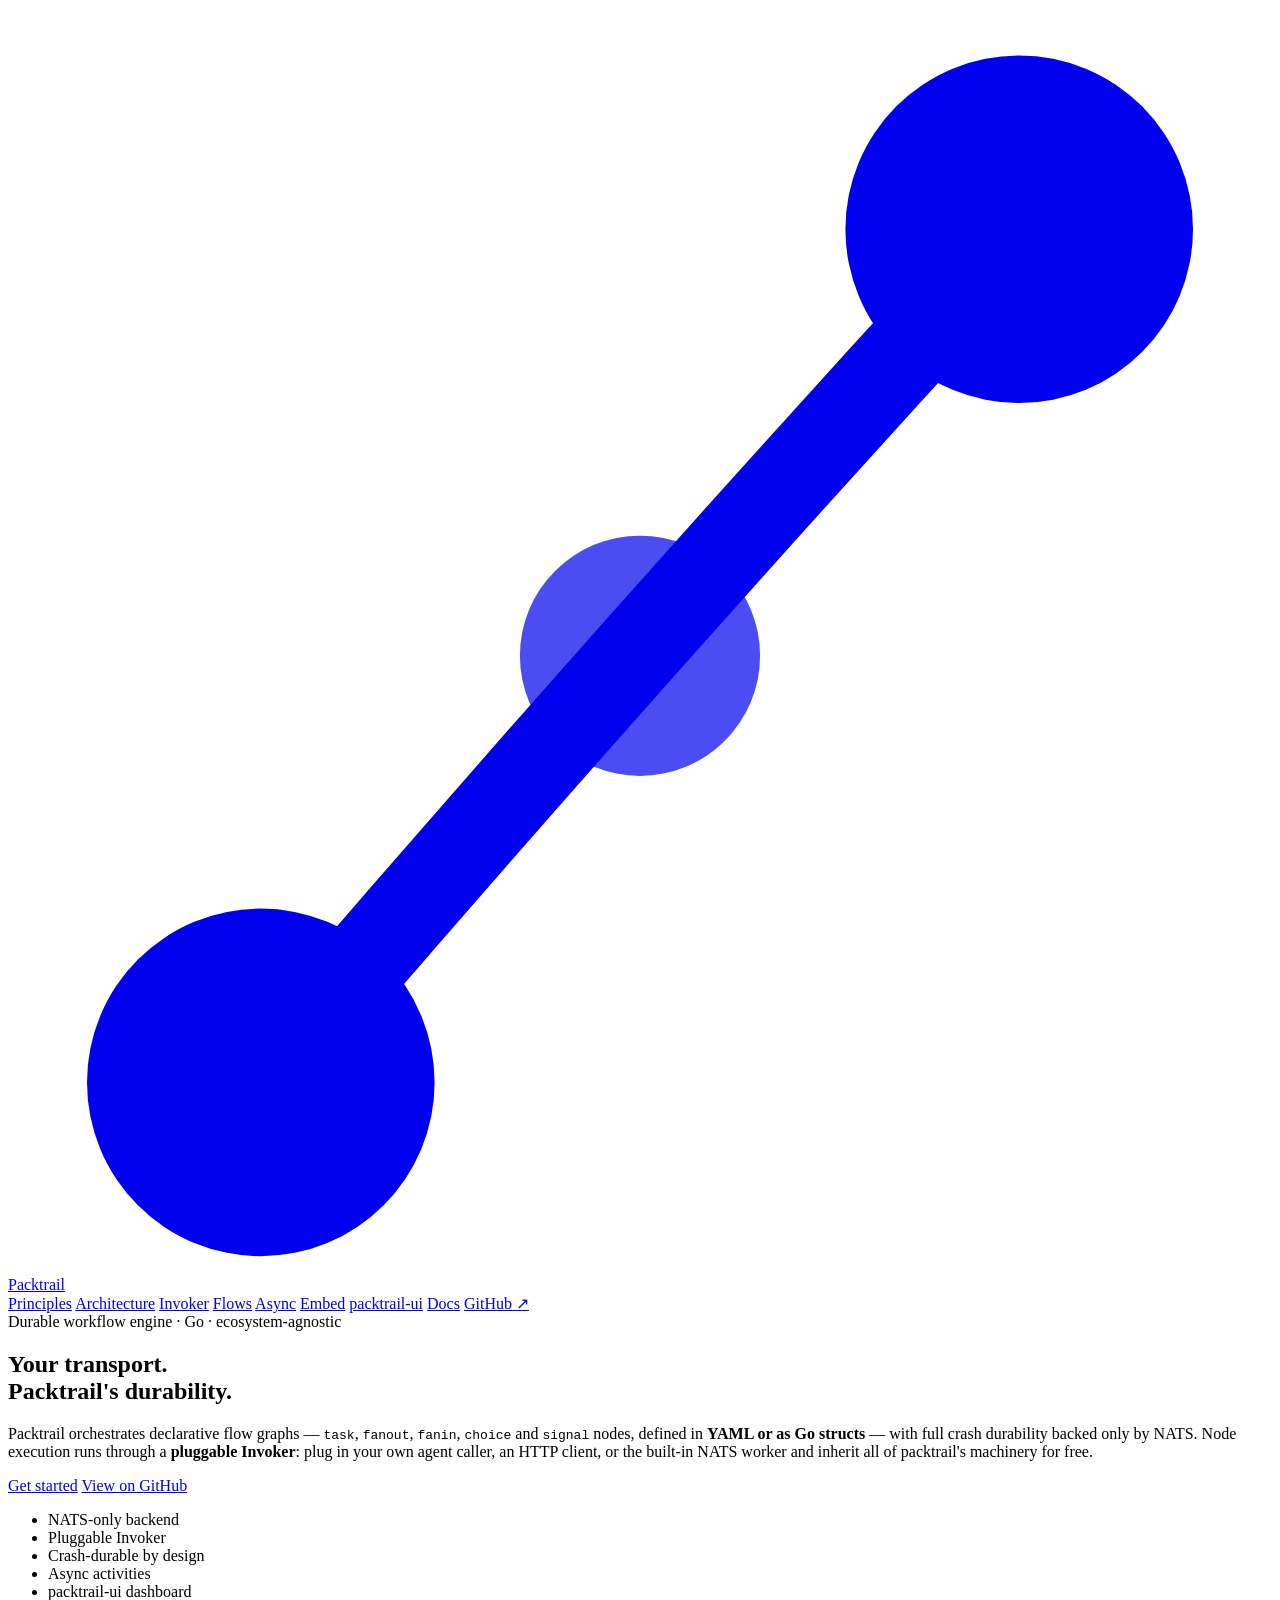
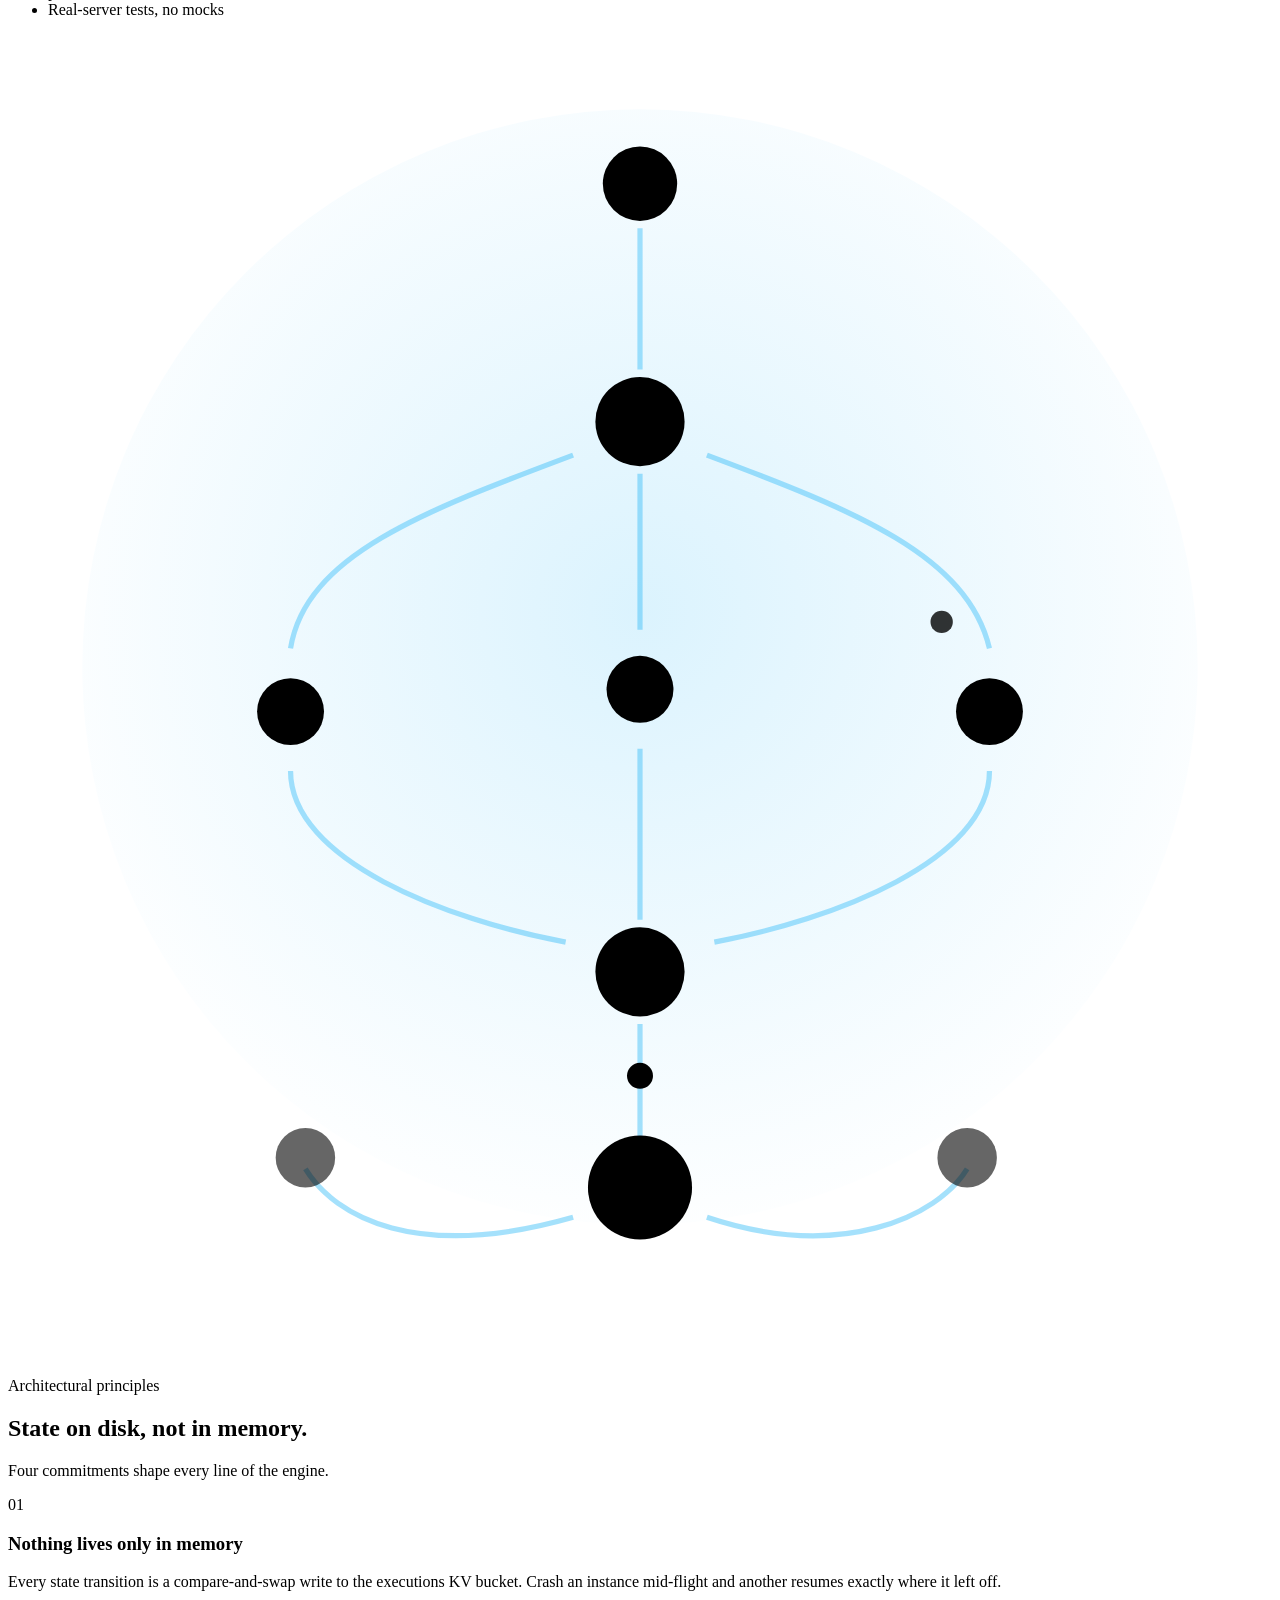
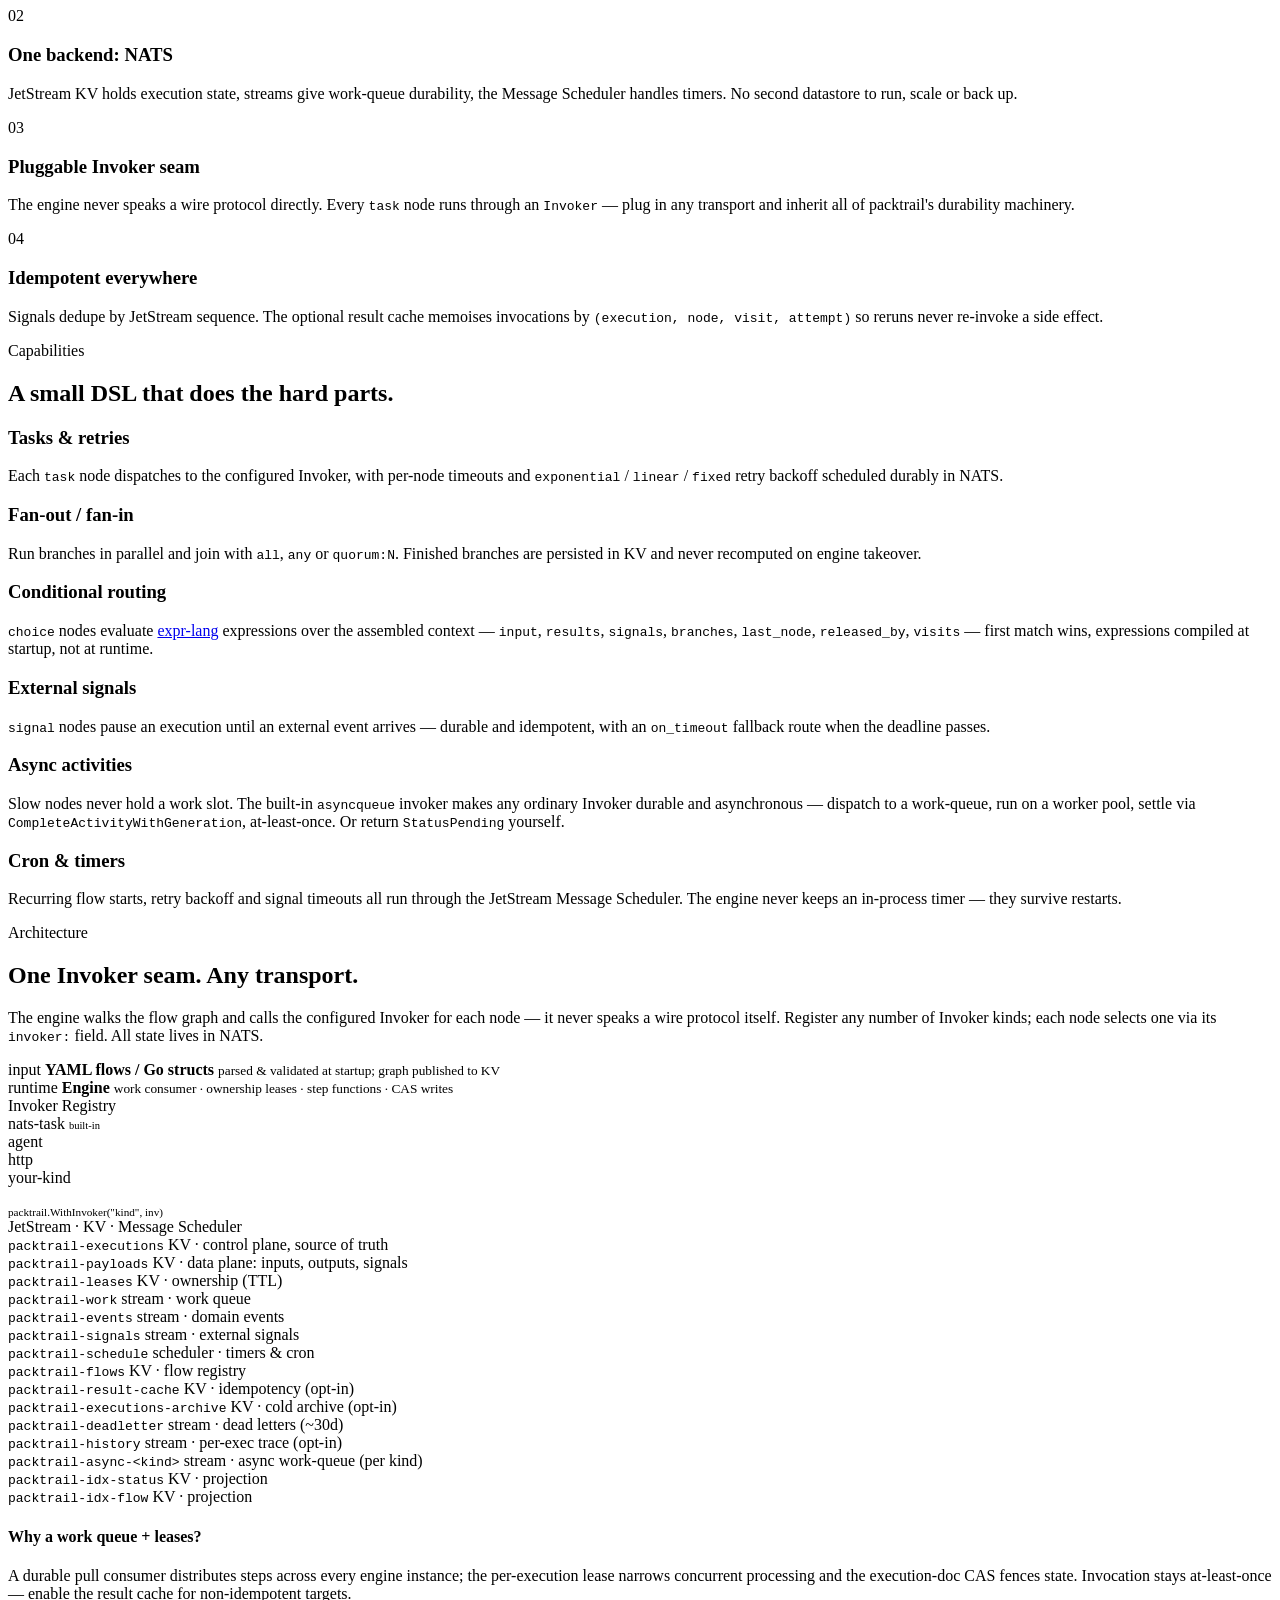
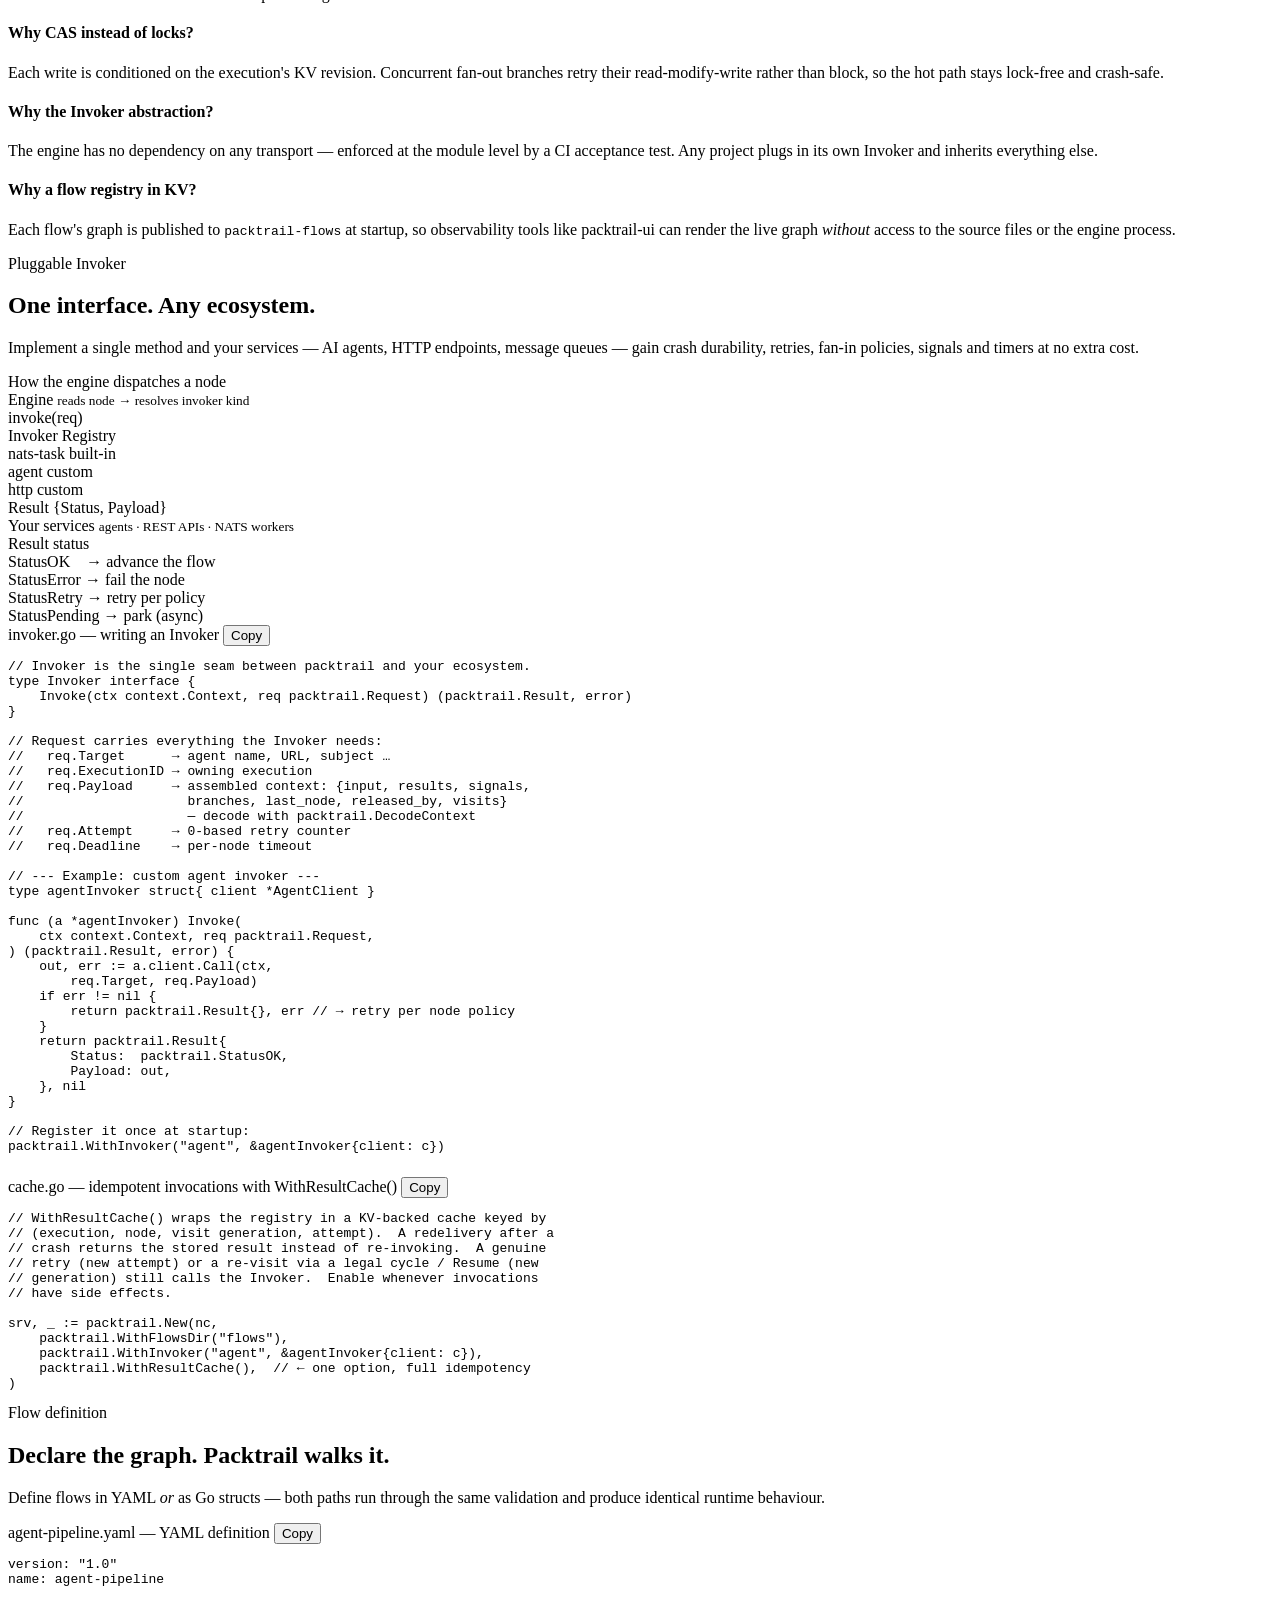
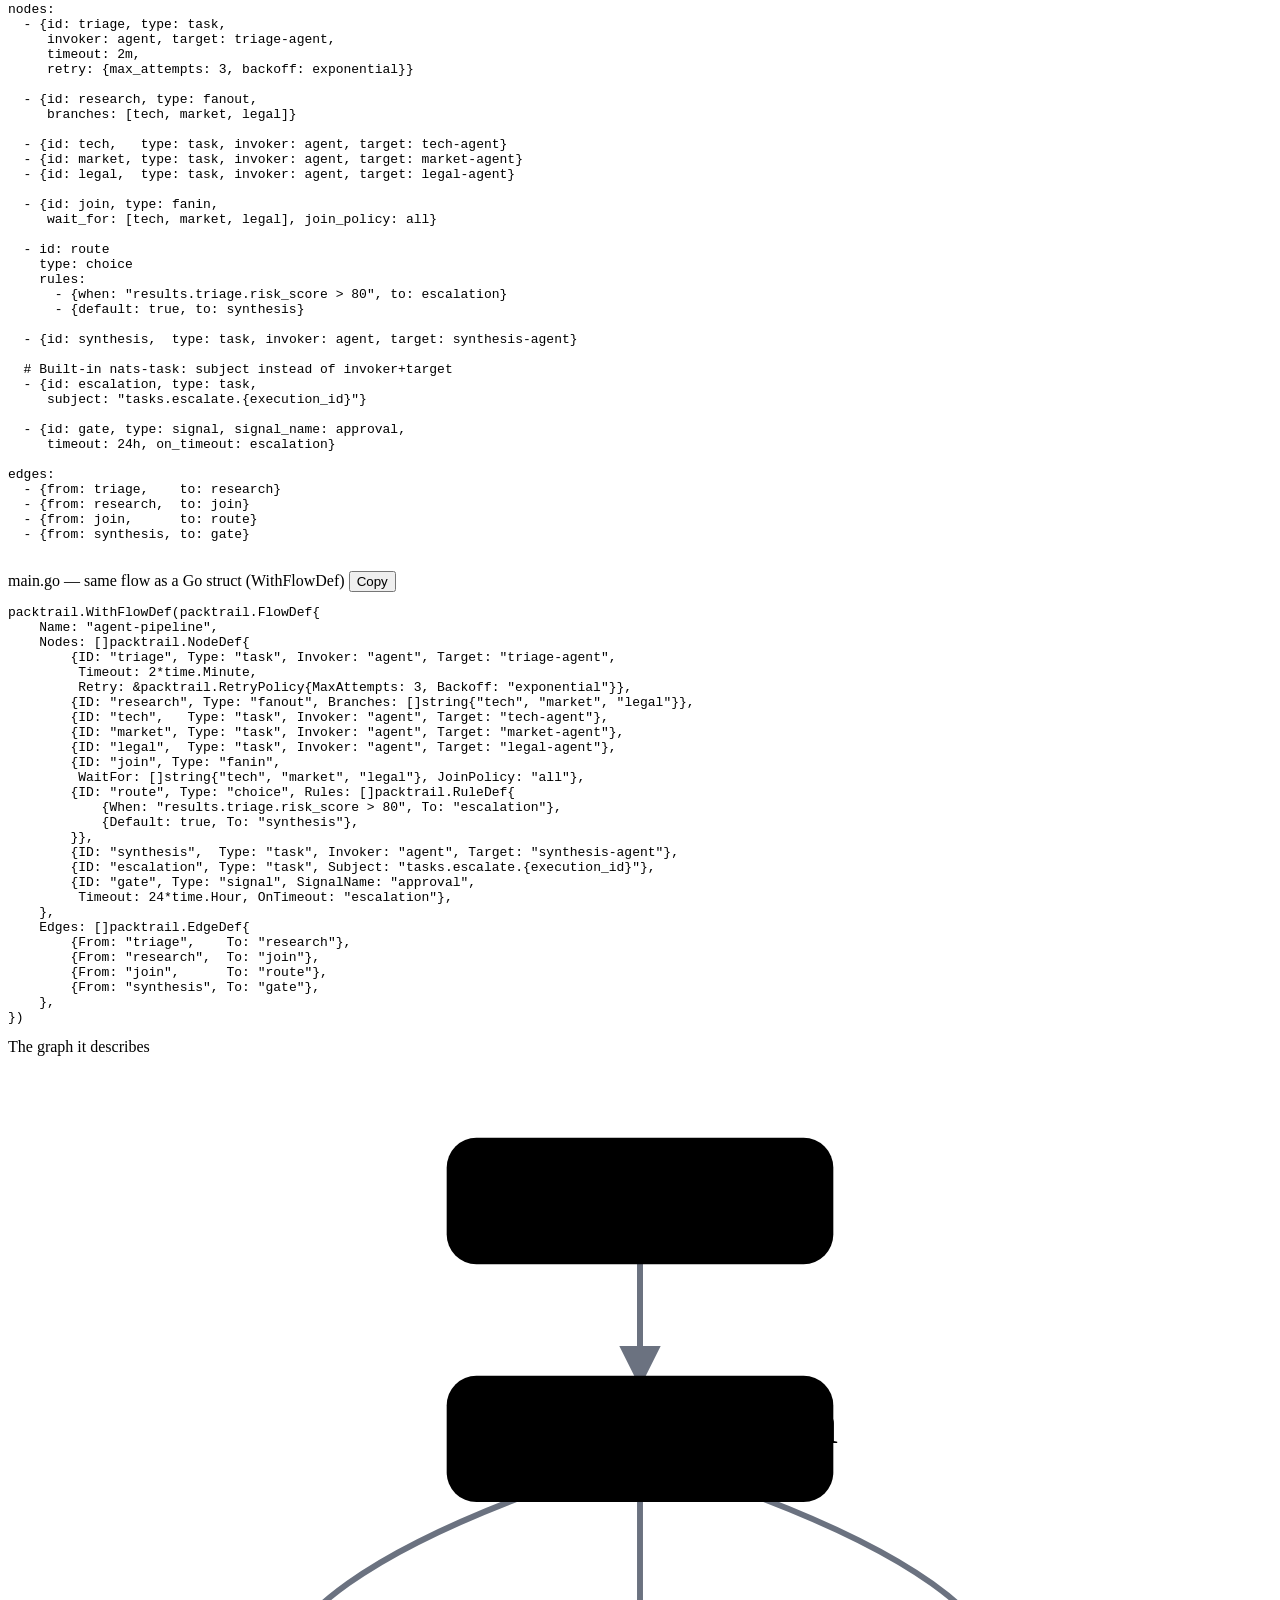
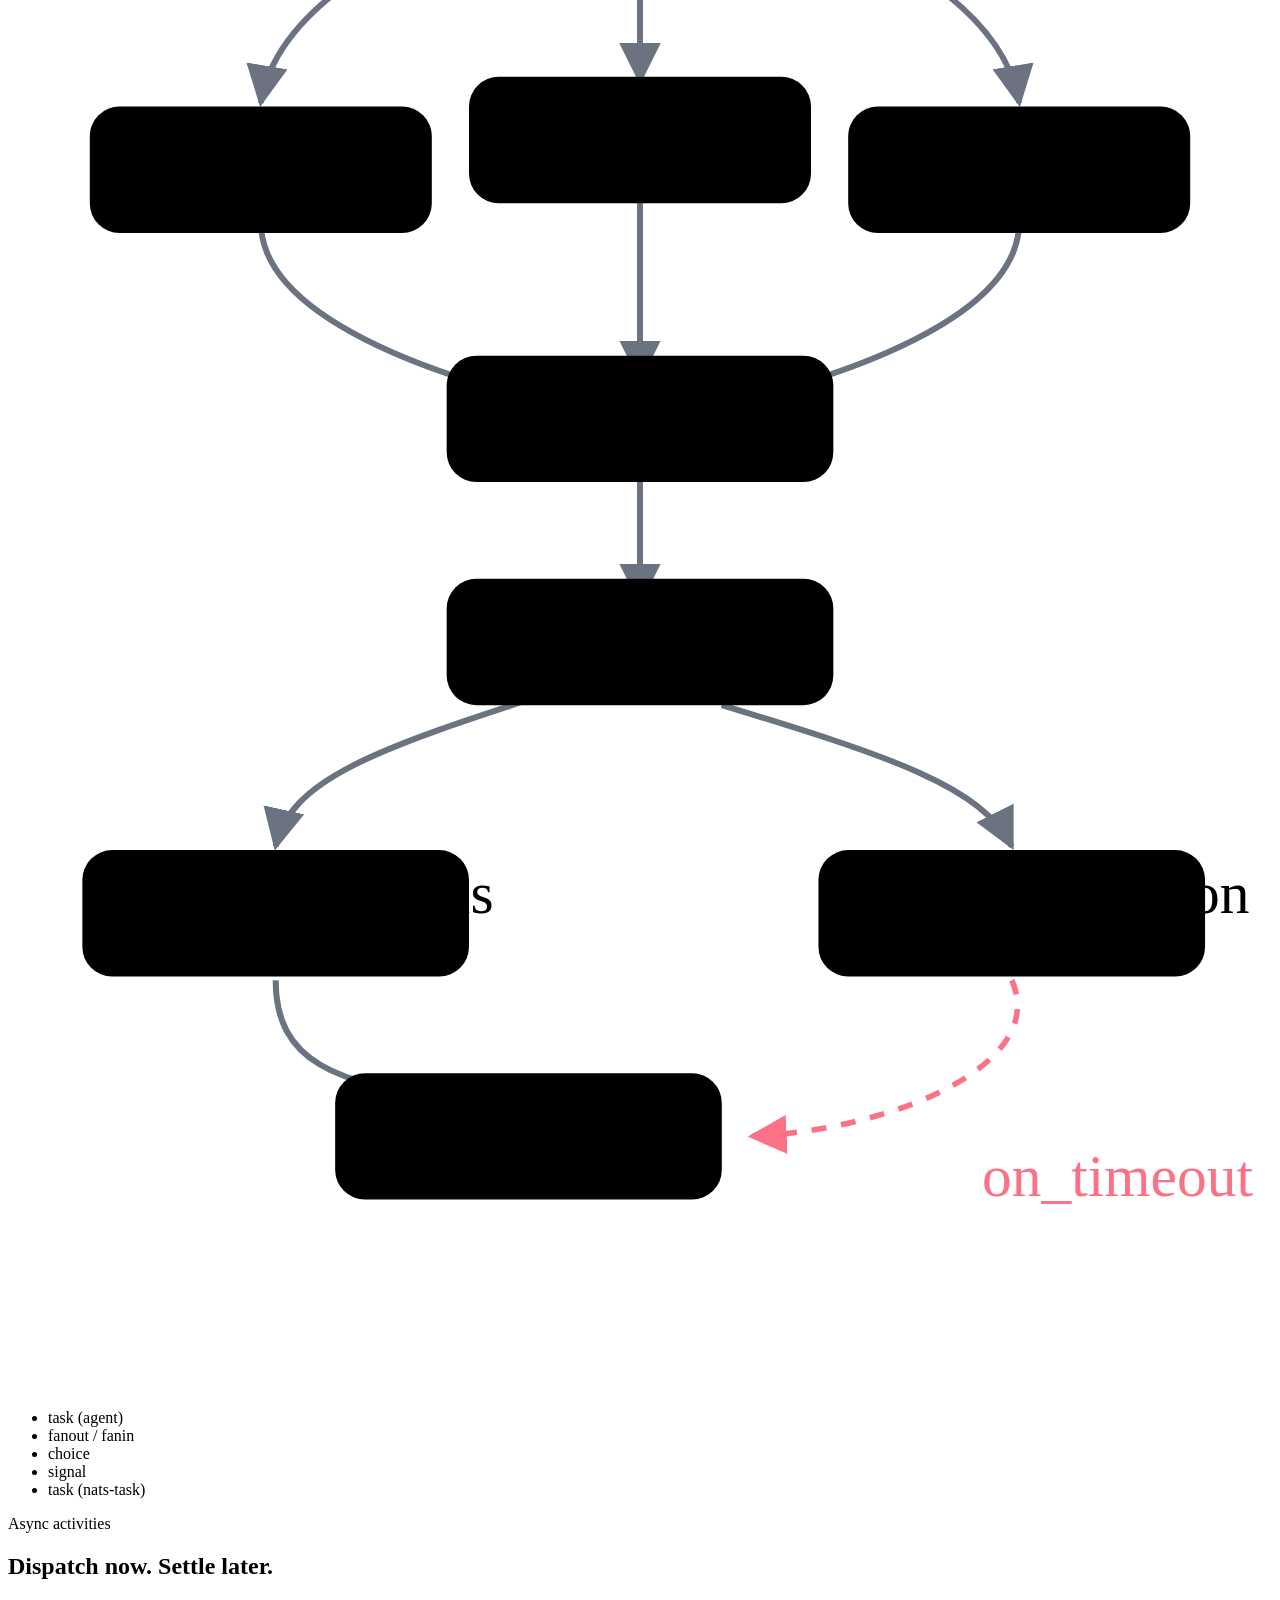
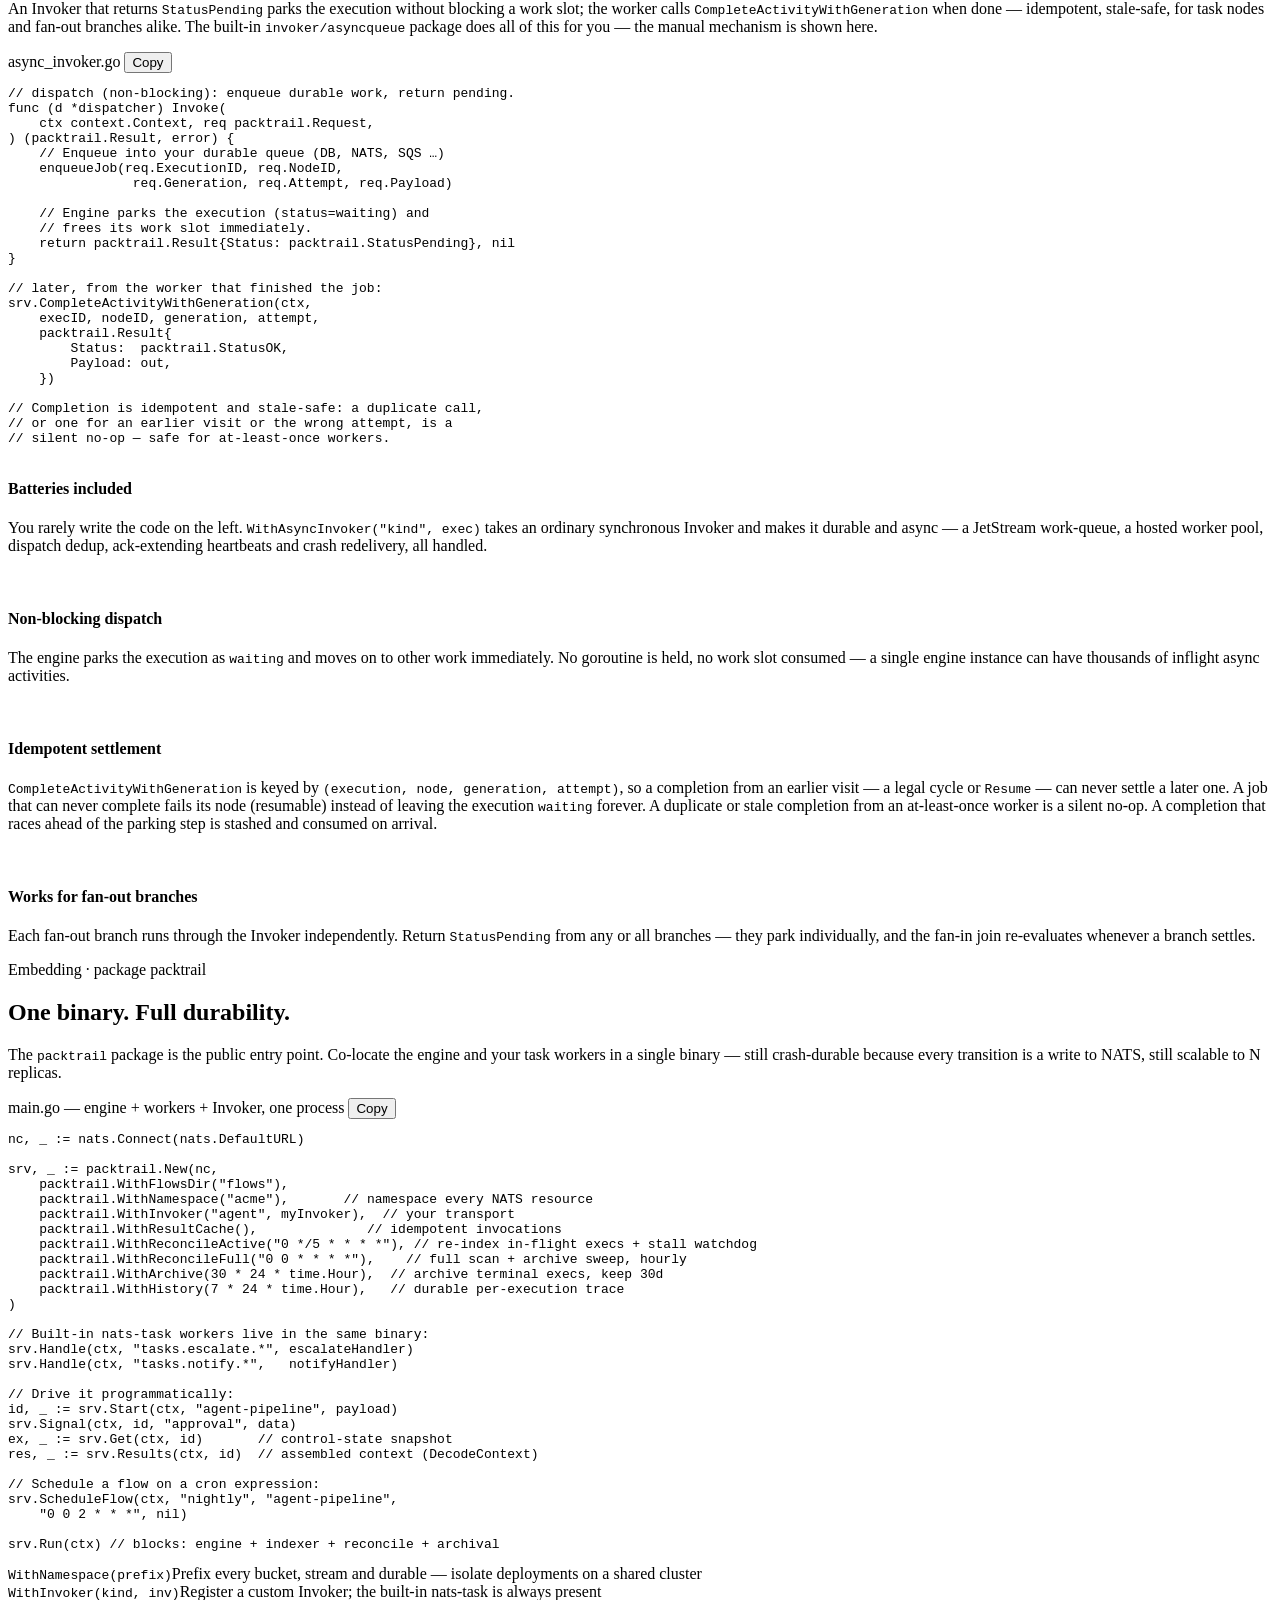
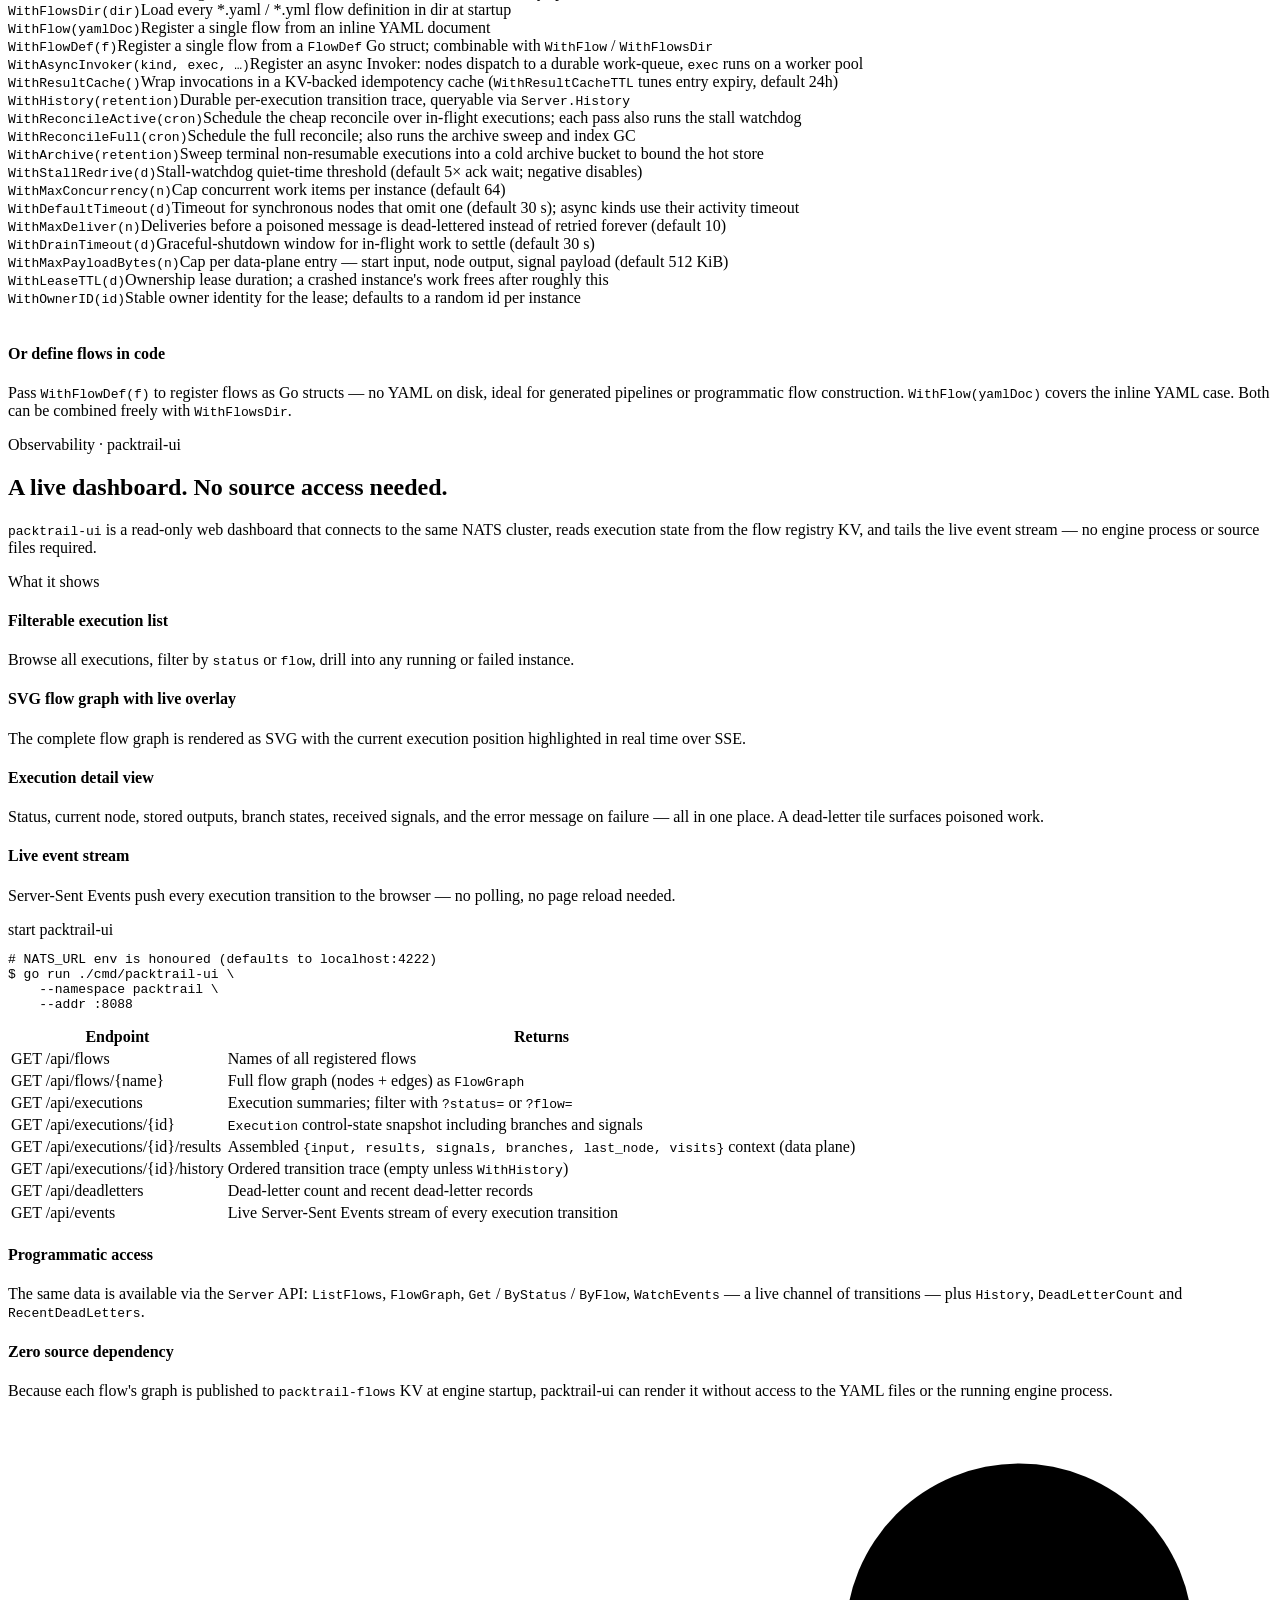
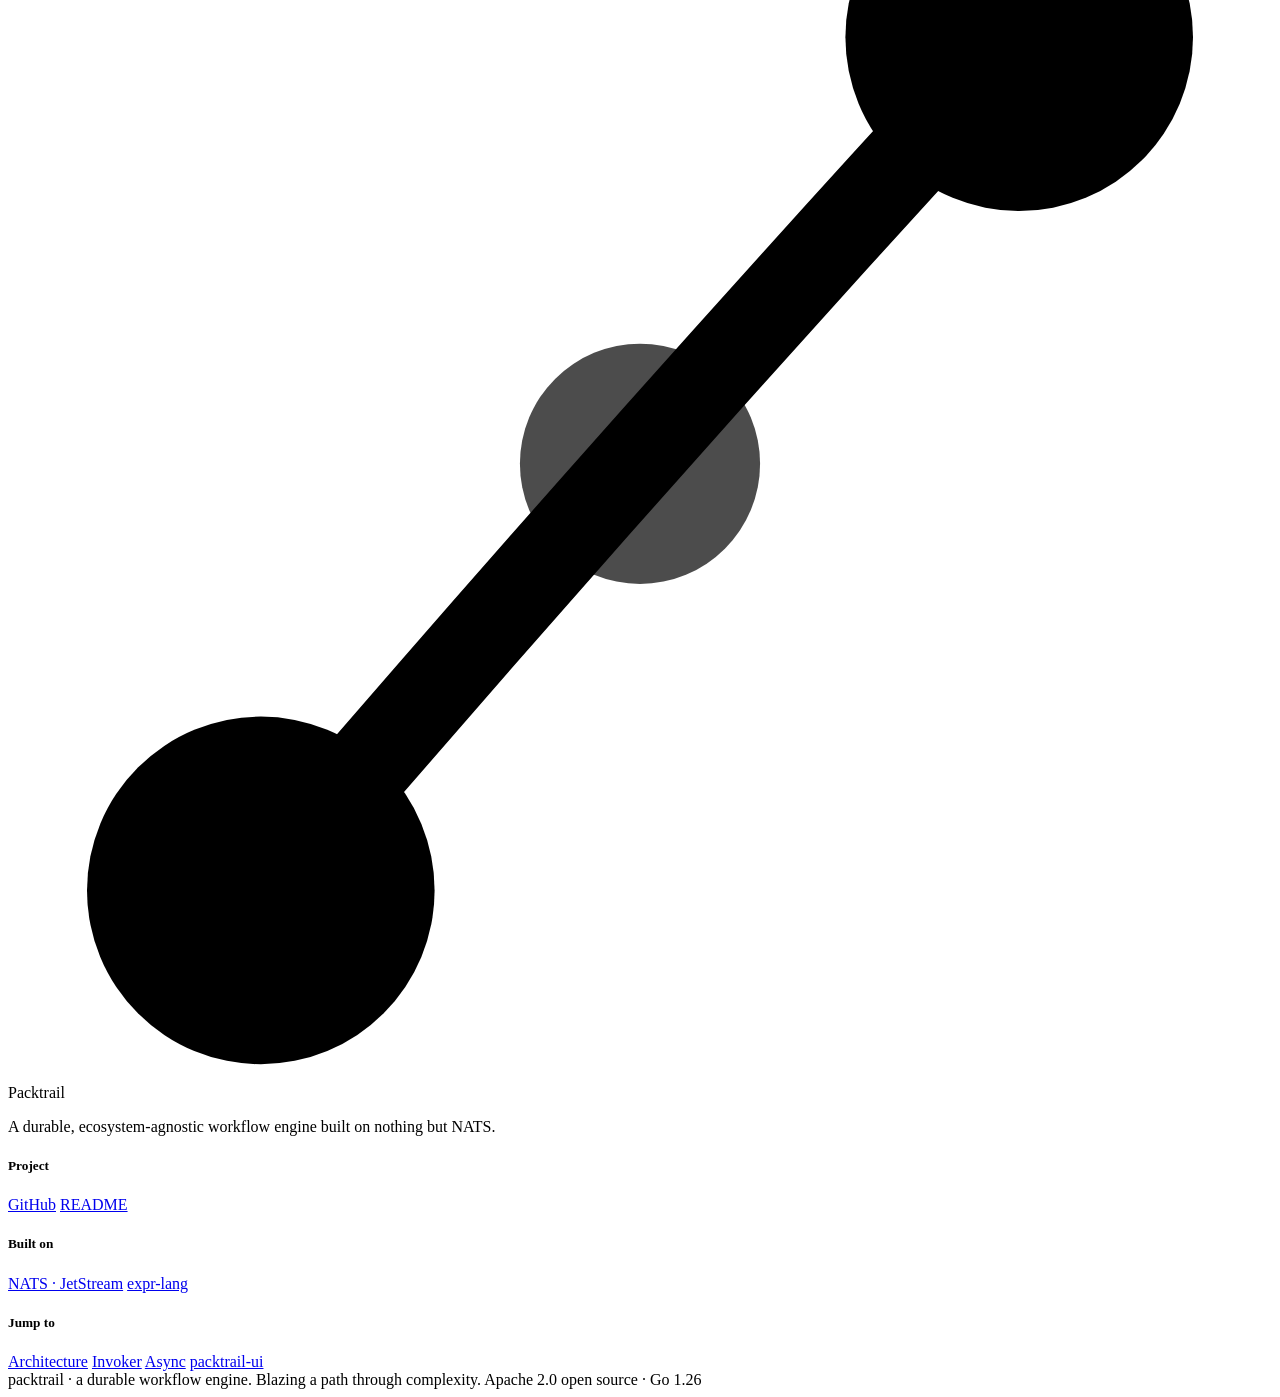
==== commit 6dd702a7: "docs: cover OutputHistory and visits across README and web pages Fix the README OutputHistory exampl" ====
--- a/web/index.html
+++ b/web/index.html
@@ -172,7 +172,7 @@
     </article>
     <article class="feature reveal">
       <h3><span class="dot dot--choice"></span>Conditional routing</h3>
-      <p><code>choice</code> nodes evaluate <a href="https://github.com/expr-lang/expr" target="_blank" rel="noopener">expr-lang</a> expressions over the assembled context — <code>input</code>, <code>results</code>, <code>signals</code>, <code>branches</code>, <code>last_node</code>, <code>released_by</code> — first match wins, expressions compiled at startup, not at runtime.</p>
+      <p><code>choice</code> nodes evaluate <a href="https://github.com/expr-lang/expr" target="_blank" rel="noopener">expr-lang</a> expressions over the assembled context — <code>input</code>, <code>results</code>, <code>signals</code>, <code>branches</code>, <code>last_node</code>, <code>released_by</code>, <code>visits</code> — first match wins, expressions compiled at startup, not at runtime.</p>
     </article>
     <article class="feature reveal">
       <h3><span class="dot dot--signal"></span>External signals</h3>
@@ -371,7 +371,7 @@
 <span class="cm">//   req.Target      → agent name, URL, subject …</span>
 <span class="cm">//   req.ExecutionID → owning execution</span>
 <span class="cm">//   req.Payload     → assembled context: {input, results, signals,</span>
-<span class="cm">//                     branches, last_node, released_by}</span>
+<span class="cm">//                     branches, last_node, released_by, visits}</span>
 <span class="cm">//                     — decode with packtrail.DecodeContext</span>
 <span class="cm">//   req.Attempt     → 0-based retry counter</span>
 <span class="cm">//   req.Deadline    → per-node timeout</span>
@@ -800,7 +800,7 @@
           <tr><td>GET /api/flows/{name}</td><td>Full flow graph (nodes + edges) as <code>FlowGraph</code></td></tr>
           <tr><td>GET /api/executions</td><td>Execution summaries; filter with <code>?status=</code> or <code>?flow=</code></td></tr>
           <tr><td>GET /api/executions/{id}</td><td><code>Execution</code> control-state snapshot including branches and signals</td></tr>
-          <tr><td>GET /api/executions/{id}/results</td><td>Assembled <code>{input, results, signals, branches, last_node}</code> context (data plane)</td></tr>
+          <tr><td>GET /api/executions/{id}/results</td><td>Assembled <code>{input, results, signals, branches, last_node, visits}</code> context (data plane)</td></tr>
           <tr><td>GET /api/executions/{id}/history</td><td>Ordered transition trace (empty unless <code>WithHistory</code>)</td></tr>
           <tr><td>GET /api/deadletters</td><td>Dead-letter count and recent dead-letter records</td></tr>
           <tr><td>GET /api/events</td><td>Live Server-Sent Events stream of every execution transition</td></tr>
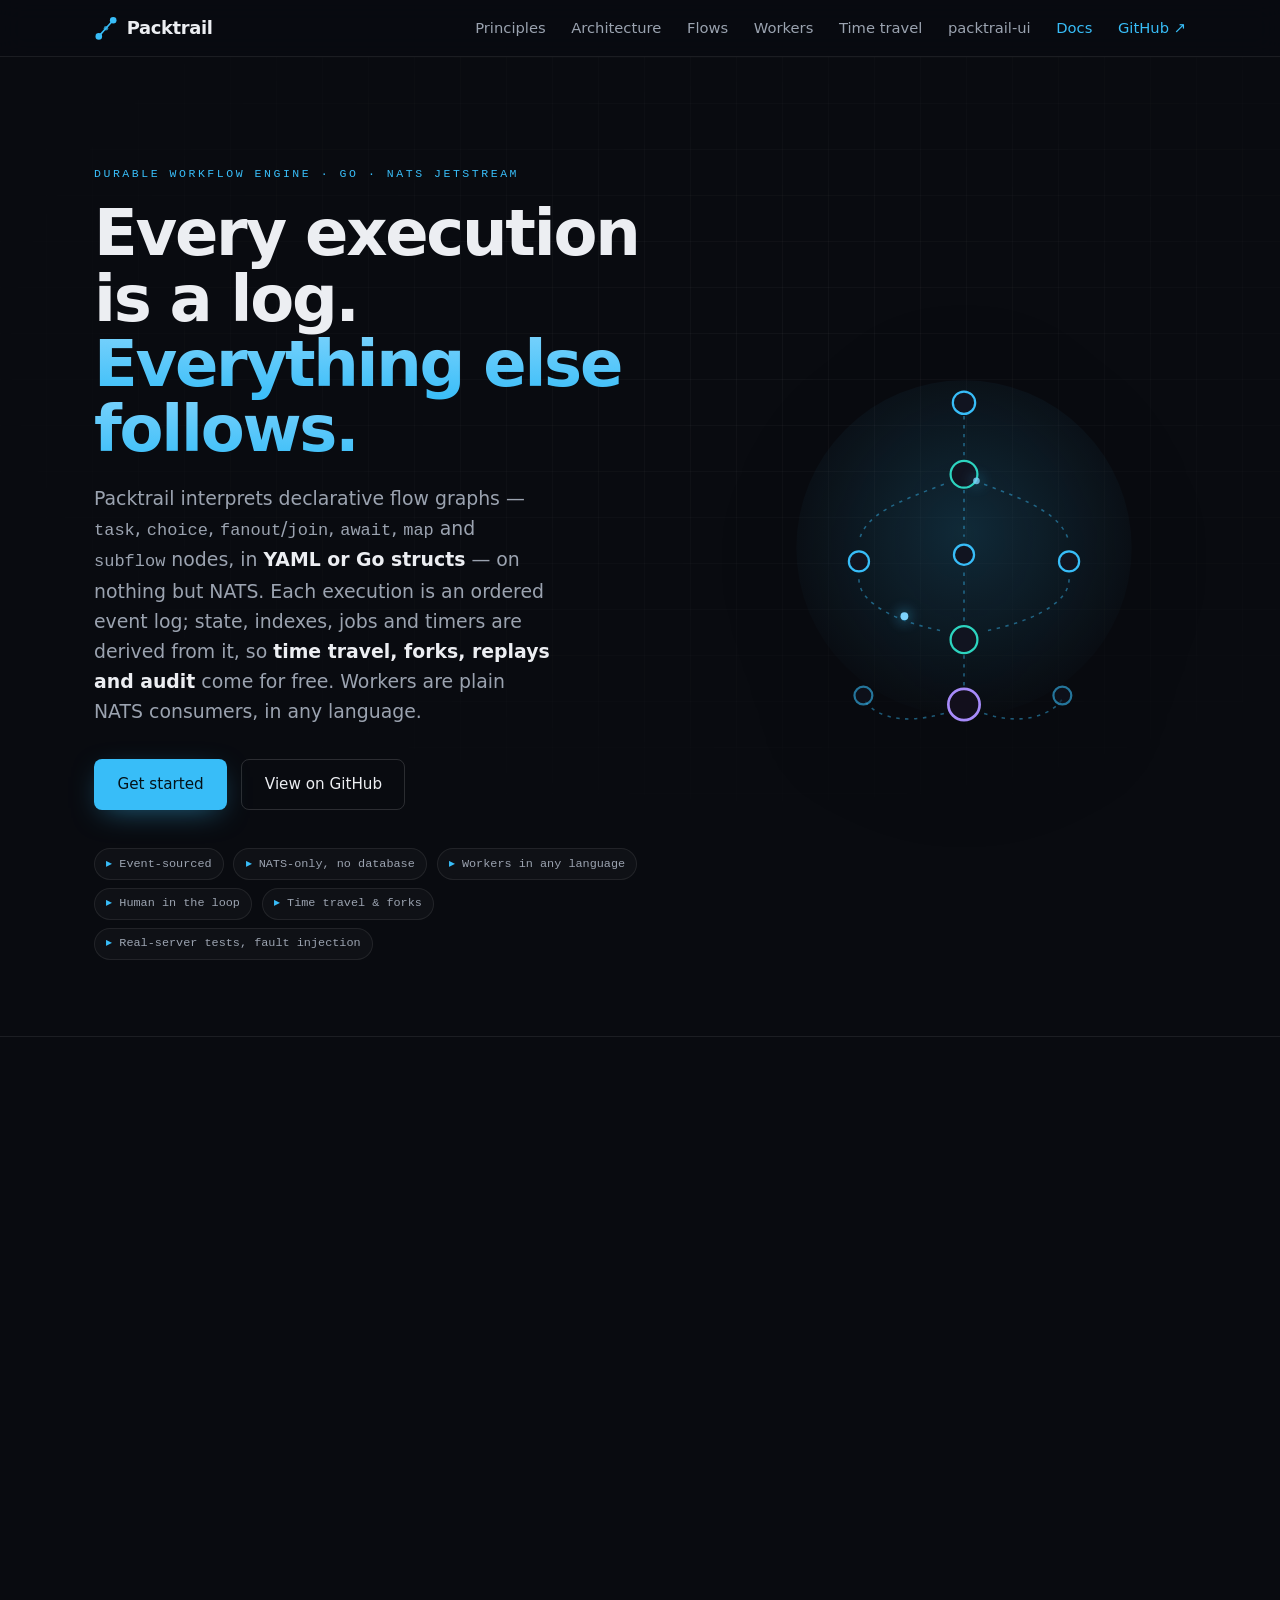
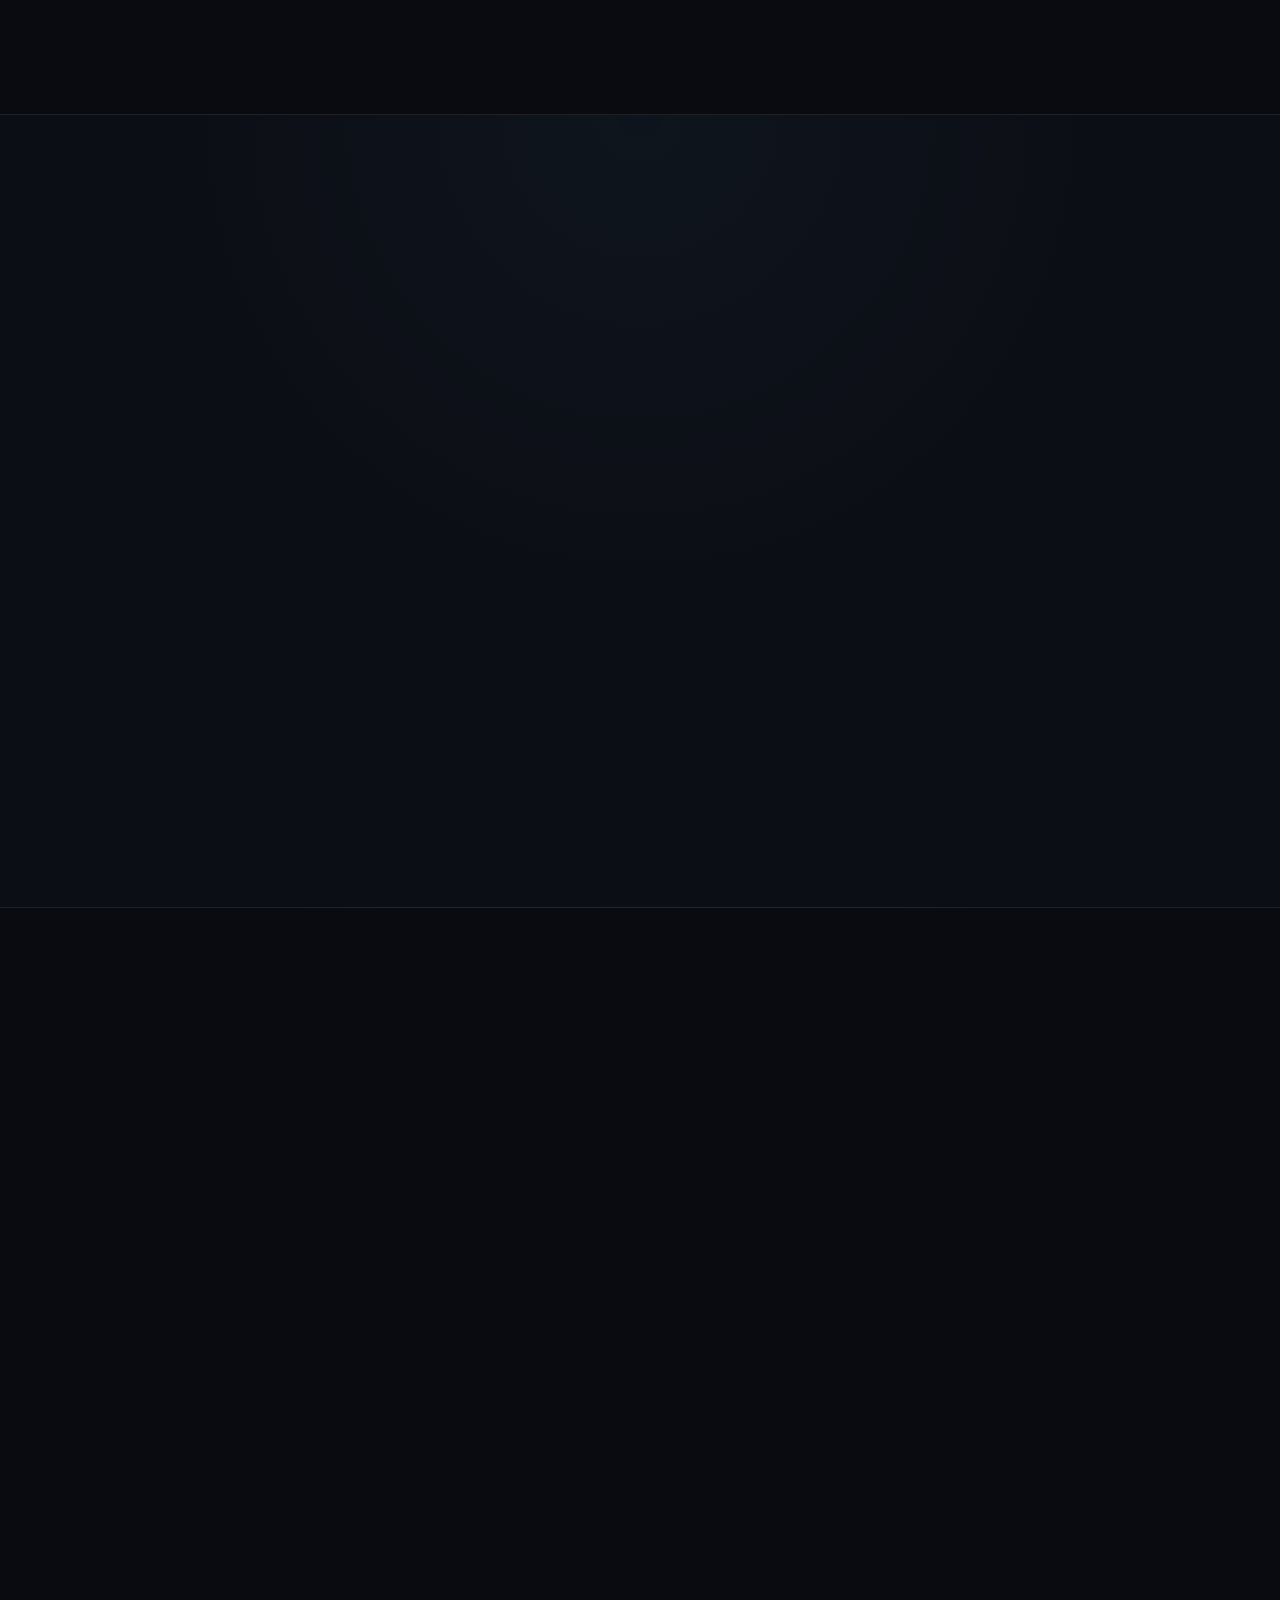
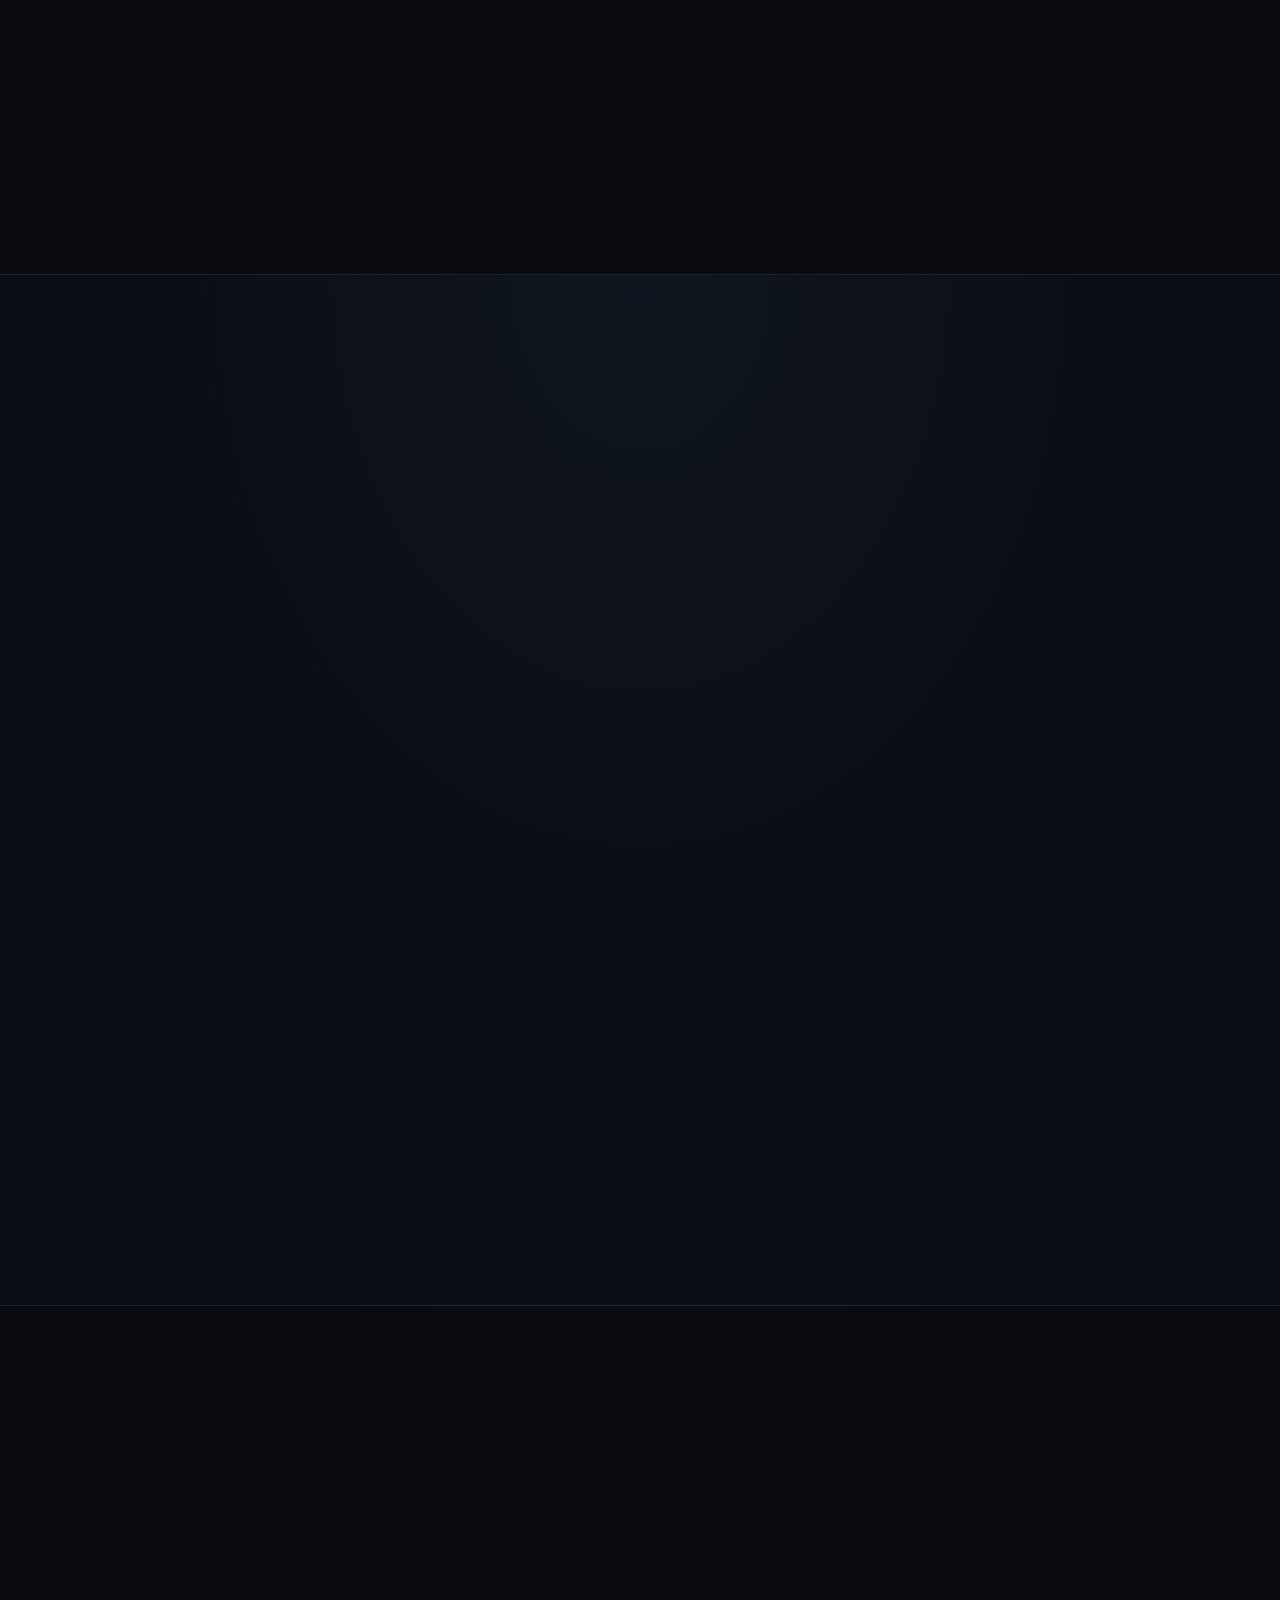
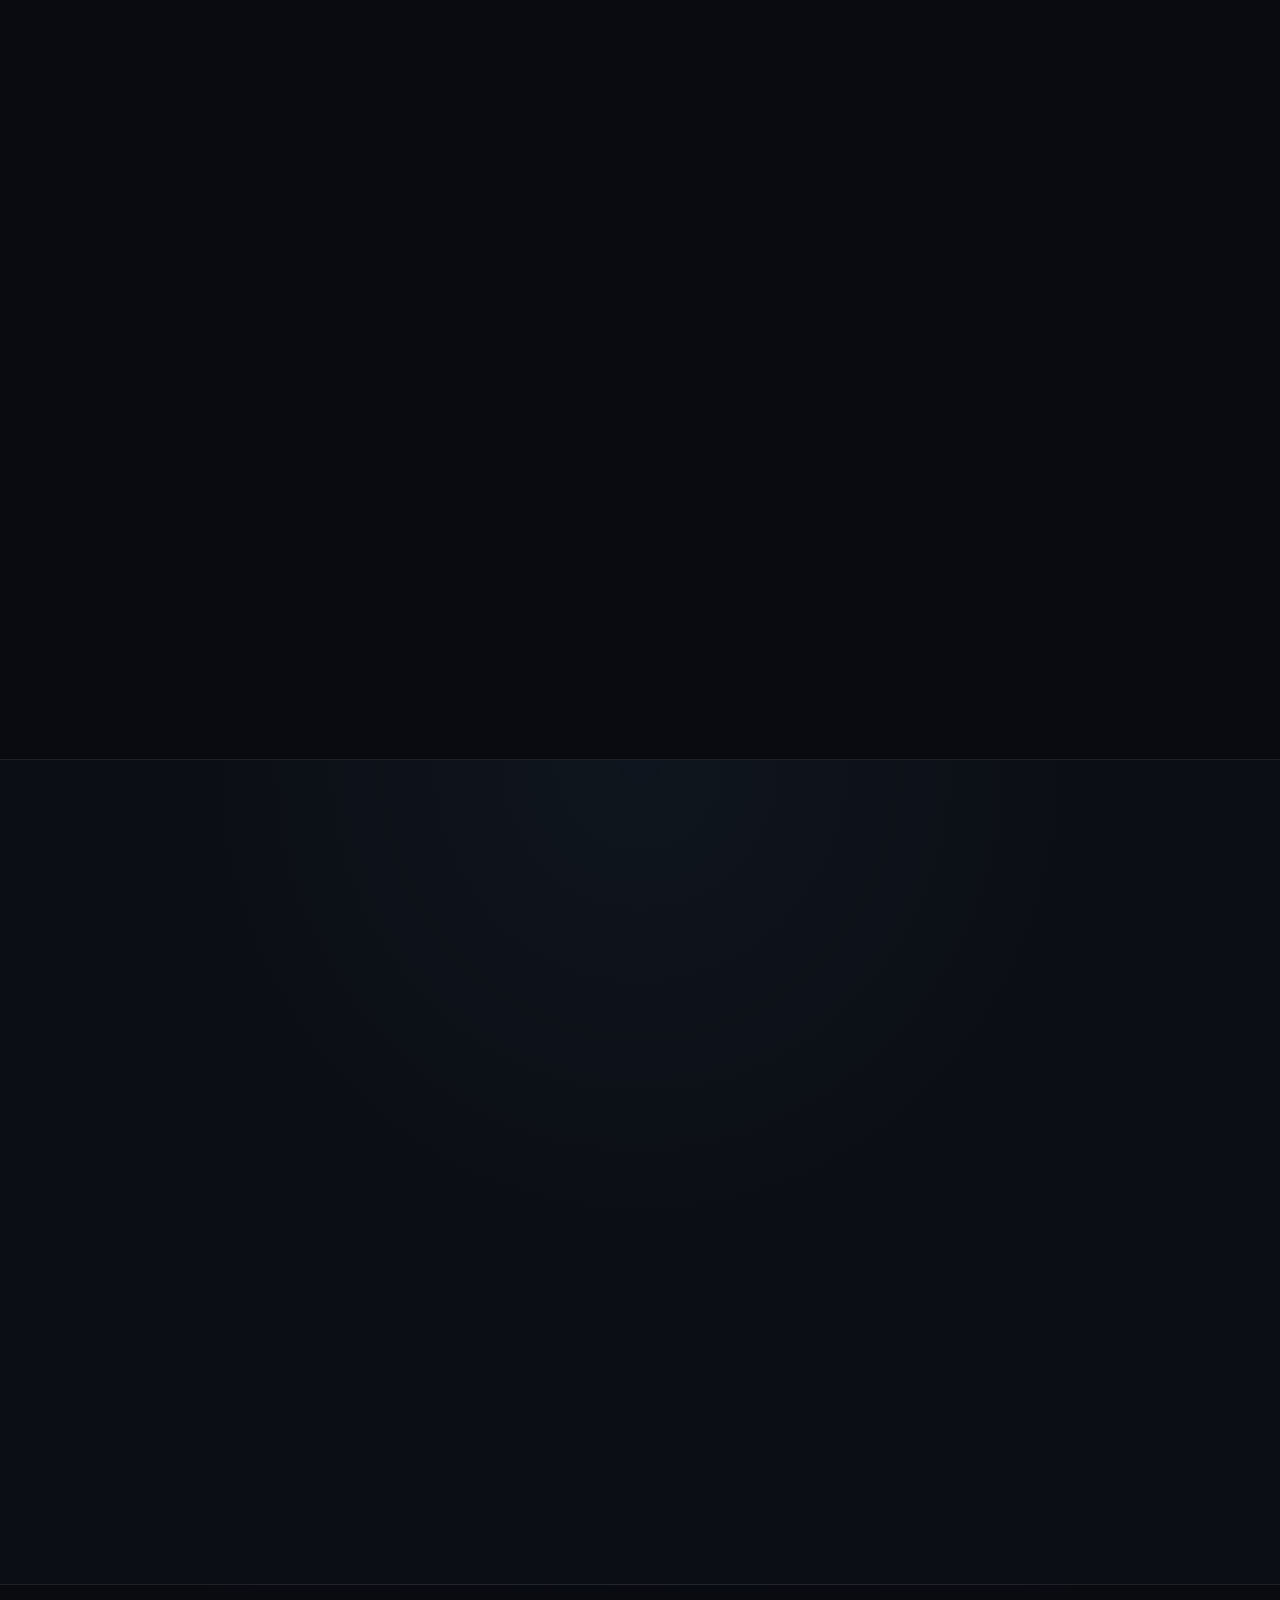
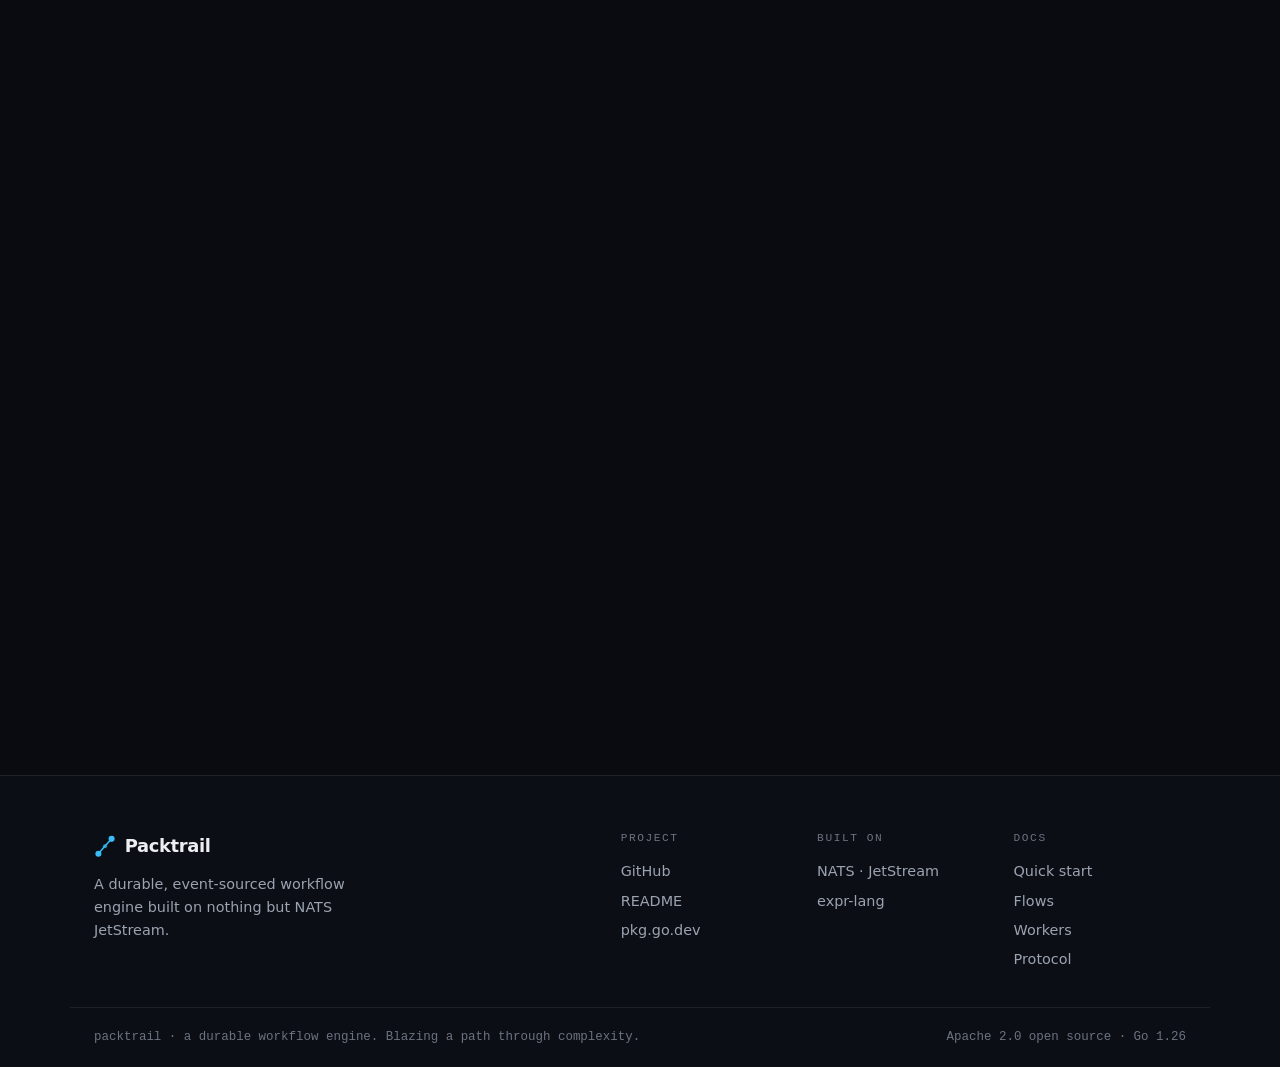
==== commit 5c00e656: "feat!: event-sourced engine on NATS JetStream Replace the engine with an event-sourced design: every" ====
--- a/web/index.html
+++ b/web/index.html
@@ -3,8 +3,8 @@
 <head>
 <meta charset="UTF-8" />
 <meta name="viewport" content="width=device-width, initial-scale=1.0" />
-<title>Packtrail — ecosystem-agnostic durable workflows on NATS</title>
-<meta name="description" content="Packtrail is a durable, ecosystem-agnostic workflow engine in Go. It orchestrates flow graphs — defined in YAML or as Go structs — backed only by NATS — JetStream, KV and the Message Scheduler — with a pluggable Invoker that lets you drive any transport: agent callers, HTTP clients, NATS workers." />
+<title>Packtrail — durable, event-sourced workflows on NATS JetStream</title>
+<meta name="description" content="Packtrail is a durable workflow engine in Go built only on NATS JetStream. Every execution is an event log; flows are declarative graphs; workers run in any language over a small JSON protocol. Time travel, forks, human in the loop, durable timers — no database." />
 <link rel="preconnect" href="https://fonts.googleapis.com" />
 <link rel="preconnect" href="https://fonts.gstatic.com" crossorigin />
 <link href="https://fonts.googleapis.com/css2?family=Space+Grotesk:wght@400;500;600;700&family=Inter:wght@400;450;500;600&family=JetBrains+Mono:wght@400;500;600&display=swap" rel="stylesheet" />
@@ -29,10 +29,9 @@
     <nav class="nav__links">
       <a href="#principles">Principles</a>
       <a href="#architecture">Architecture</a>
-      <a href="#invoker">Invoker</a>
       <a href="#dsl">Flows</a>
-      <a href="#async">Async</a>
-      <a href="#embed">Embed</a>
+      <a href="#workers">Workers</a>
+      <a href="#timetravel">Time travel</a>
       <a href="#ui">packtrail-ui</a>
       <a class="docs__nav-link" href="docs.html">Docs</a>
       <a class="nav__gh" href="https://github.com/henomis/packtrail" target="_blank" rel="noopener">GitHub ↗</a>
@@ -45,32 +44,31 @@
   <div class="hero__grid"></div>
   <div class="hero__inner">
     <div class="hero__copy">
-      <span class="eyebrow">Durable workflow engine · Go · ecosystem-agnostic</span>
-      <h1>Your transport.<br><span class="hl">Packtrail's durability.</span></h1>
+      <span class="eyebrow">Durable workflow engine · Go · NATS JetStream</span>
+      <h1>Every execution is a log.<br><span class="hl">Everything else follows.</span></h1>
       <p class="lede">
-        Packtrail orchestrates declarative flow graphs — <code>task</code>, <code>fanout</code>,
-        <code>fanin</code>, <code>choice</code> and <code>signal</code> nodes, defined in
-        <strong>YAML or as Go&nbsp;structs</strong> — with full crash durability backed only by
-        NATS. Node execution runs through a <strong>pluggable&nbsp;Invoker</strong>: plug in your
-        own agent caller, an HTTP client, or the built-in NATS worker and inherit all of
-        packtrail's machinery for&nbsp;free.
+        Packtrail interprets declarative flow graphs — <code>task</code>, <code>choice</code>,
+        <code>fanout</code>/<code>join</code>, <code>await</code>, <code>map</code> and
+        <code>subflow</code> nodes, in <strong>YAML or Go&nbsp;structs</strong> — on nothing but
+        NATS. Each execution is an ordered event log; state, indexes, jobs and timers are derived
+        from it, so <strong>time travel, forks, replays and audit</strong> come for free. Workers
+        are plain NATS consumers, in any language.
       </p>
       <div class="hero__cta">
-        <a class="btn btn--primary" href="#embed">Get started</a>
+        <a class="btn btn--primary" href="docs.html#quickstart">Get started</a>
         <a class="btn btn--ghost" href="https://github.com/henomis/packtrail" target="_blank" rel="noopener">View on GitHub</a>
       </div>
       <ul class="hero__badges">
-        <li>NATS-only backend</li>
-        <li>Pluggable Invoker</li>
-        <li>Crash-durable by design</li>
-        <li>Async activities</li>
-        <li>packtrail-ui dashboard</li>
-        <li>Real-server tests, no mocks</li>
+        <li>Event-sourced</li>
+        <li>NATS-only, no database</li>
+        <li>Workers in any language</li>
+        <li>Human in the loop</li>
+        <li>Time travel &amp; forks</li>
+        <li>Real-server tests, fault injection</li>
       </ul>
     </div>
 
     <div class="hero__art" aria-hidden="true">
-      <!-- Animated flow graph: task → fanout → [tasks] → fanin → choice → task -->
       <svg viewBox="0 0 340 360" class="flowsim">
         <defs>
           <radialGradient id="glow" cx="50%" cy="45%" r="58%">
@@ -79,7 +77,6 @@
           </radialGradient>
         </defs>
         <circle cx="170" cy="170" r="150" fill="url(#glow)"/>
-        <!-- edges -->
         <g class="fsim__edges" stroke="#38bdf8" stroke-width="1.4" fill="none" opacity="0.45">
           <path d="M170 52 L170 90"/>
           <path d="M152 113 C112 128, 80 140, 76 165"/>
@@ -92,25 +89,17 @@
           <path d="M152 318 C110 330, 88 318, 80 305"/>
           <path d="M188 318 C224 330, 250 318, 258 305"/>
         </g>
-        <!-- nodes -->
         <g class="fsim__nodes">
-          <!-- start task -->
           <circle cx="170" cy="40" r="10"/>
-          <!-- fanout -->
           <circle class="fan" cx="170" cy="104" r="12"/>
-          <!-- three branch tasks -->
           <circle cx="76" cy="182" r="9"/>
           <circle cx="170" cy="176" r="9"/>
           <circle cx="264" cy="182" r="9"/>
-          <!-- fanin -->
           <circle class="fan" cx="170" cy="252" r="12"/>
-          <!-- choice / hub -->
           <circle class="hub choice" cx="170" cy="310" r="14"/>
-          <!-- two end targets -->
           <circle cx="80" cy="302" r="8" opacity="0.6"/>
           <circle cx="258" cy="302" r="8" opacity="0.6"/>
         </g>
-        <!-- travelling pulses -->
         <circle class="pulse" r="3.5">
           <animateMotion dur="3.8s" repeatCount="indefinite"
             path="M170 52 L170 104 C140 120 80 148 76 182 C76 218 130 240 170 252 L170 310"/>
@@ -128,29 +117,29 @@
 <section class="section" id="principles">
   <div class="section__head reveal">
     <span class="eyebrow">Architectural principles</span>
-    <h2>State on disk, not in memory.</h2>
+    <h2>The log is the truth.</h2>
     <p class="section__sub">Four commitments shape every line of the engine.</p>
   </div>
   <div class="cards cards--4">
     <article class="card reveal">
       <div class="card__num">01</div>
-      <h3>Nothing lives only in memory</h3>
-      <p>Every state transition is a compare-and-swap write to the executions KV bucket. Crash an instance mid-flight and another resumes exactly where it left off.</p>
+      <h3>Event-sourced</h3>
+      <p>Each execution is an ordered log on its own subject. State, snapshots, the visibility index, jobs and timers are projections of it — and can always be rebuilt from it.</p>
     </article>
     <article class="card reveal">
       <div class="card__num">02</div>
-      <h3>One backend: NATS</h3>
-      <p>JetStream KV holds execution state, streams give work-queue durability, the Message Scheduler handles timers. No second datastore to run, scale or back up.</p>
+      <h3>Workflow as data</h3>
+      <p>You declare the graph; packtrail interprets it. No determinism rules for your code, no replay of your functions. Executions keep the flow version they started with.</p>
     </article>
     <article class="card reveal">
       <div class="card__num">03</div>
-      <h3>Pluggable Invoker seam</h3>
-      <p>The engine never speaks a wire protocol directly. Every <code>task</code> node runs through an <code>Invoker</code> — plug in any transport and inherit all of packtrail's durability machinery.</p>
+      <h3>Workers in any language</h3>
+      <p>A task is a job on <code>&lt;ns&gt;.work.&lt;kind&gt;</code>. A worker answers with one command over a small, versioned JSON protocol. The Go SDK is the reference.</p>
     </article>
     <article class="card reveal">
       <div class="card__num">04</div>
-      <h3>Idempotent everywhere</h3>
-      <p>Signals dedupe by JetStream sequence. The optional result cache memoises invocations by <code>(execution, node, visit, attempt)</code> so reruns never re-invoke a side effect.</p>
+      <h3>Only NATS</h3>
+      <p>One message per decision with an expected-sequence check for single-writer appends, message schedules for timers and cron, KV and object stores for the rest. Nothing else to run.</p>
     </article>
   </div>
 </section>
@@ -159,32 +148,32 @@
 <section class="section section--alt" id="features">
   <div class="section__head reveal">
     <span class="eyebrow">Capabilities</span>
-    <h2>A small DSL that does the hard parts.</h2>
+    <h2>A small graph language that does the hard parts.</h2>
   </div>
   <div class="cards cards--3">
     <article class="feature reveal">
-      <h3><span class="dot dot--task"></span>Tasks &amp; retries</h3>
-      <p>Each <code>task</code> node dispatches to the configured Invoker, with per-node timeouts and <code>exponential</code> / <code>linear</code> / <code>fixed</code> retry backoff scheduled durably in NATS.</p>
-    </article>
-    <article class="feature reveal">
-      <h3><span class="dot dot--fan"></span>Fan-out / fan-in</h3>
-      <p>Run branches in parallel and join with <code>all</code>, <code>any</code> or <code>quorum:N</code>. Finished branches are persisted in KV and never recomputed on engine takeover.</p>
-    </article>
-    <article class="feature reveal">
-      <h3><span class="dot dot--choice"></span>Conditional routing</h3>
-      <p><code>choice</code> nodes evaluate <a href="https://github.com/expr-lang/expr" target="_blank" rel="noopener">expr-lang</a> expressions over the assembled context — <code>input</code>, <code>results</code>, <code>signals</code>, <code>branches</code>, <code>last_node</code>, <code>released_by</code>, <code>visits</code> — first match wins, expressions compiled at startup, not at runtime.</p>
-    </article>
-    <article class="feature reveal">
-      <h3><span class="dot dot--signal"></span>External signals</h3>
-      <p><code>signal</code> nodes pause an execution until an external event arrives — durable and idempotent, with an <code>on_timeout</code> fallback route when the deadline passes.</p>
-    </article>
-    <article class="feature reveal">
-      <h3><span class="dot dot--task"></span>Async activities</h3>
-      <p>Slow nodes never hold a work slot. The built-in <code>asyncqueue</code> invoker makes any ordinary Invoker durable and asynchronous — dispatch to a work-queue, run on a worker pool, settle via <code>CompleteActivityWithGeneration</code>, at-least-once. Or return <code>StatusPending</code> yourself.</p>
-    </article>
-    <article class="feature reveal">
-      <h3><span class="dot dot--fan"></span>Cron &amp; timers</h3>
-      <p>Recurring flow starts, retry backoff and signal timeouts all run through the JetStream Message Scheduler. The engine never keeps an in-process timer — they survive restarts.</p>
+      <h3><span class="dot dot--task"></span>Tasks, retries &amp; timeouts</h3>
+      <p>Per-attempt timeouts, <code>fixed</code> / <code>linear</code> / <code>exponential</code> backoff on durable timers, output JSON Schema, a result cache and per-key concurrency limits across executions.</p>
+    </article>
+    <article class="feature reveal">
+      <h3><span class="dot dot--fan"></span>Fan-out, join &amp; map</h3>
+      <p>Static branches joined with <code>all</code>, <code>any</code> or <code>quorum:N</code>; dynamic maps over a list computed at run time, with bounded parallelism and ordered results.</p>
+    </article>
+    <article class="feature reveal">
+      <h3><span class="dot dot--choice"></span>Typed state channels</h3>
+      <p>Tasks write deltas to channels folded by reducers — <code>replace</code>, <code>append</code>, <code>merge</code>, <code>sum</code> — so parallel branches never overwrite each other. Choices route on <a href="https://github.com/expr-lang/expr" target="_blank" rel="noopener">expr</a> expressions.</p>
+    </article>
+    <article class="feature reveal">
+      <h3><span class="dot dot--await"></span>Human in the loop</h3>
+      <p><code>await</code> nodes wait for a signal with a mandatory timeout route; a worker can <em>interrupt</em> with a question and be resumed with the answer. <code>Update</code> writes state synchronously.</p>
+    </article>
+    <article class="feature reveal">
+      <h3><span class="dot dot--subflow"></span>Subflows, dynamic edges &amp; sagas</h3>
+      <p>Call another flow as a child execution; let a worker pick its successor from a declared list; route permanent failures to a compensation node with <code>on_failure</code>.</p>
+    </article>
+    <article class="feature reveal">
+      <h3><span class="dot dot--map"></span>Time travel &amp; forks</h3>
+      <p>Read the state right after any event, fork a new execution from the past (optionally editing its state), or rerun a node after a fix. Cron schedules and message triggers start flows.</p>
     </article>
   </div>
 </section>
@@ -193,476 +182,124 @@
 <section class="section" id="architecture">
   <div class="section__head reveal">
     <span class="eyebrow">Architecture</span>
-    <h2>One Invoker seam. Any transport.</h2>
+    <h2>Commands in. Decisions logged. Effects derived.</h2>
     <p class="section__sub">
-      The engine walks the flow graph and calls the configured Invoker for each node — it never
-      speaks a wire protocol itself. Register any number of Invoker kinds; each node selects
-      one via its <code>invoker:</code> field. All state lives in NATS.
+      The engine processes commands per partition: load state, decide, append the decision with
+      optimistic concurrency, ack. The dispatcher turns stored events into effects — jobs, timers,
+      child starts, index updates. Workers answer with commands. Nothing is decided twice.
     </p>
   </div>
 
   <div class="arch reveal">
     <div class="arch__top">
       <div class="arch__box arch__box--side">
-        <span class="arch__tag">input</span>
-        <strong>YAML flows / Go structs</strong>
-        <small>parsed &amp; validated at startup; graph published to KV</small>
+        <span class="arch__tag">commands</span>
+        <strong>Client · CLI · UI · workers</strong>
+        <small>start, signal, update, resume, cancel, fork · complete / fail / interrupt</small>
       </div>
 
       <div class="arch__engine">
-        <span class="arch__tag">runtime</span>
-        <strong>Engine</strong>
-        <small>work consumer · ownership leases · step functions · CAS writes</small>
+        <span class="arch__tag">engine</span>
+        <strong>Command processors</strong>
+        <small>one active per partition · pure decide/fold · expected-sequence append</small>
       </div>
 
       <div class="arch__reg">
-        <div class="arch__reg-title">Invoker Registry</div>
+        <div class="arch__reg-title">Dispatcher → effects</div>
         <div class="arch__inv-list">
-          <div class="arch__inv"><span class="i-dot" style="background:#38bdf8"></span>nats-task <span style="margin-left:auto;font-size:.66rem;color:var(--ink-faint)">built-in</span></div>
-          <div class="arch__inv"><span class="i-dot" style="background:#a78bfa"></span>agent</div>
-          <div class="arch__inv"><span class="i-dot" style="background:#2dd4bf"></span>http</div>
-          <div class="arch__inv"><span class="i-dot" style="background:#fb7185"></span>your-kind</div>
-        </div>
-        <div class="arch__split" style="margin-top:.6rem;padding-top:.6rem;border-top:1px solid var(--line);font-family:var(--mono);font-size:.7rem;color:var(--ink-faint)">
-          packtrail.WithInvoker("kind", inv)
-        </div>
-      </div>
-    </div>
-
-    <div class="arch__busline"><span>JetStream · KV · Message Scheduler</span></div>
+          <div class="arch__inv"><span class="i-dot" style="background:#38bdf8"></span>jobs on <code>work.&lt;kind&gt;</code></div>
+          <div class="arch__inv"><span class="i-dot" style="background:#a78bfa"></span>durable timers</div>
+          <div class="arch__inv"><span class="i-dot" style="background:#2dd4bf"></span>child executions</div>
+          <div class="arch__inv"><span class="i-dot" style="background:#fb7185"></span>visibility index</div>
+        </div>
+      </div>
+    </div>
+
+    <div class="arch__busline"><span>JetStream · KV · object store · message schedules</span></div>
 
     <div class="arch__stores">
       <div class="store store--truth">
-        <code>packtrail-executions</code>
-        <span>KV · control plane, source of truth</span>
-      </div>
-      <div class="store store--truth" style="border-left-color:var(--sky-hi)">
-        <code>packtrail-payloads</code>
-        <span>KV · data plane: inputs, outputs, signals</span>
-      </div>
-      <div class="store store--lease">
-        <code>packtrail-leases</code>
-        <span>KV · ownership (TTL)</span>
+        <code>&lt;ns&gt;-events</code>
+        <span>stream · one message per decision, the source of truth</span>
       </div>
       <div class="store store--stream">
-        <code>packtrail-work</code>
-        <span>stream · work queue</span>
+        <code>&lt;ns&gt;-cmd</code>
+        <span>stream · commands, timers, cron</span>
       </div>
       <div class="store store--stream">
-        <code>packtrail-events</code>
-        <span>stream · domain events</span>
-      </div>
-      <div class="store store--stream">
-        <code>packtrail-signals</code>
-        <span>stream · external signals</span>
-      </div>
-      <div class="store store--timer">
-        <code>packtrail-schedule</code>
-        <span>scheduler · timers &amp; cron</span>
-      </div>
-      <div class="store store--truth" style="border-left-color:var(--sky-hi)">
-        <code>packtrail-flows</code>
-        <span>KV · flow registry</span>
+        <code>&lt;ns&gt;-work</code>
+        <span>stream · jobs per worker kind</span>
+      </div>
+      <div class="store store--proj">
+        <code>&lt;ns&gt;-index</code>
+        <span>KV · projection for List / Query</span>
       </div>
       <div class="store store--cache">
-        <code>packtrail-result-cache</code>
-        <span>KV · idempotency (opt-in)</span>
-      </div>
-      <div class="store store--cache">
-        <code>packtrail-executions-archive</code>
-        <span>KV · cold archive (opt-in)</span>
-      </div>
-      <div class="store store--stream">
-        <code>packtrail-deadletter</code>
-        <span>stream · dead letters (~30d)</span>
-      </div>
-      <div class="store store--stream">
-        <code>packtrail-history</code>
-        <span>stream · per-exec trace (opt-in)</span>
-      </div>
-      <div class="store store--stream">
-        <code>packtrail-async-&lt;kind&gt;</code>
-        <span>stream · async work-queue (per kind)</span>
-      </div>
-      <div class="store store--proj">
-        <code>packtrail-idx-status</code>
-        <span>KV · projection</span>
-      </div>
-      <div class="store store--proj">
-        <code>packtrail-idx-flow</code>
-        <span>KV · projection</span>
-      </div>
-    </div>
-  </div>
-
-  <div class="choices">
-    <article class="choice-card reveal">
-      <h4>Why a work queue + leases?</h4>
-      <p>A durable pull consumer distributes steps across every engine instance; the per-execution lease narrows concurrent processing and the execution-doc CAS fences state. Invocation stays at-least-once — enable the result cache for non-idempotent targets.</p>
-    </article>
-    <article class="choice-card reveal">
-      <h4>Why CAS instead of locks?</h4>
-      <p>Each write is conditioned on the execution's KV revision. Concurrent fan-out branches retry their read-modify-write rather than block, so the hot path stays lock-free and crash-safe.</p>
-    </article>
-    <article class="choice-card reveal">
-      <h4>Why the Invoker abstraction?</h4>
-      <p>The engine has no dependency on any transport — enforced at the module level by a CI acceptance test. Any project plugs in its own Invoker and inherits everything else.</p>
-    </article>
-    <article class="choice-card reveal">
-      <h4>Why a flow registry in KV?</h4>
-      <p>Each flow's graph is published to <code>packtrail-flows</code> at startup, so observability tools like packtrail-ui can render the live graph <em>without</em> access to the source files or the engine process.</p>
-    </article>
-  </div>
-</section>
-
-<!-- ============================ INVOKER ============================ -->
-<section class="section section--alt" id="invoker">
-  <div class="section__head reveal">
-    <span class="eyebrow">Pluggable Invoker</span>
-    <h2>One interface. Any ecosystem.</h2>
-    <p class="section__sub">
-      Implement a single method and your services — AI agents, HTTP endpoints, message queues —
-      gain crash durability, retries, fan-in policies, signals and timers at no extra cost.
-    </p>
-  </div>
-
-  <div class="invoker-layout">
-    <div class="inv-panel reveal">
-      <div class="inv-panel__title">How the engine dispatches a node</div>
-      <div class="inv-flow">
-        <div class="inv-box inv-box--engine">
-          Engine
-          <small>reads node → resolves invoker kind</small>
-        </div>
-        <div class="inv-arrow">invoke(req)</div>
-        <div class="inv-registry">
-          <div class="inv-registry__title">Invoker Registry</div>
-          <div class="inv-kind">nats-task <span class="badge badge-builtin">built-in</span></div>
-          <div class="inv-kind">agent <span class="badge">custom</span></div>
-          <div class="inv-kind">http <span class="badge">custom</span></div>
-        </div>
-        <div class="inv-arrow">Result {Status, Payload}</div>
-        <div class="inv-box">
-          Your services
-          <small>agents · REST APIs · NATS workers</small>
-        </div>
-        <div class="inv-split">
-          <div class="inv-split-title">Result status</div>
-          <div class="inv-target">StatusOK &nbsp;&nbsp;&nbsp;→ advance the flow</div>
-          <div class="inv-target">StatusError → fail the node</div>
-          <div class="inv-target">StatusRetry → retry per policy</div>
-          <div class="inv-target">StatusPending → park (async)</div>
-        </div>
-      </div>
-    </div>
-
+        <code>&lt;ns&gt;-snapshots</code>
+        <span>KV · fold snapshots every 100 events</span>
+      </div>
+    </div>
+  </div>
+</section>
+
+<!-- ============================ DSL ============================ -->
+<section class="section section--alt" id="dsl">
+  <div class="section__head reveal">
+    <span class="eyebrow">Flow definition</span>
+    <h2>Declare the graph. Packtrail walks it.</h2>
+    <p class="section__sub">YAML or Go structs, validated before anything runs: unreachable nodes, routes into a fan-out branch, bad expressions and unknown reducers are rejected up front.</p>
+  </div>
+
+  <div class="dsl">
     <div class="codecard reveal">
       <div class="codecard__bar">
         <span class="codecard__dots"><i></i><i></i><i></i></span>
-        <span class="codecard__name">invoker.go — writing an Invoker</span>
-        <button class="copy" data-copy="#inv-src">Copy</button>
-      </div>
-<pre class="codecard__body" id="inv-src"><code><span class="cm">// Invoker is the single seam between packtrail and your ecosystem.</span>
-<span class="kw">type</span> Invoker <span class="kw">interface</span> {
-    Invoke(ctx context.Context, req packtrail.Request) (packtrail.Result, <span class="kw">error</span>)
-}
-
-<span class="cm">// Request carries everything the Invoker needs:</span>
-<span class="cm">//   req.Target      → agent name, URL, subject …</span>
-<span class="cm">//   req.ExecutionID → owning execution</span>
-<span class="cm">//   req.Payload     → assembled context: {input, results, signals,</span>
-<span class="cm">//                     branches, last_node, released_by, visits}</span>
-<span class="cm">//                     — decode with packtrail.DecodeContext</span>
-<span class="cm">//   req.Attempt     → 0-based retry counter</span>
-<span class="cm">//   req.Deadline    → per-node timeout</span>
-
-<span class="cm">// --- Example: custom agent invoker ---</span>
-<span class="kw">type</span> agentInvoker <span class="kw">struct</span>{ client *AgentClient }
-
-<span class="kw">func</span> (a *agentInvoker) <span class="fn">Invoke</span>(
-    ctx context.Context, req packtrail.Request,
-) (packtrail.Result, <span class="kw">error</span>) {
-    out, err := a.client.<span class="fn">Call</span>(ctx,
-        req.Target, req.Payload)
-    <span class="kw">if</span> err != <span class="kw">nil</span> {
-        <span class="kw">return</span> packtrail.Result{}, err <span class="cm">// → retry per node policy</span>
-    }
-    <span class="kw">return</span> packtrail.Result{
-        Status:  packtrail.<span class="ok">StatusOK</span>,
-        Payload: out,
-    }, <span class="kw">nil</span>
-}
-
-<span class="cm">// Register it once at startup:</span>
-packtrail.<span class="fn">WithInvoker</span>(<span class="s">"agent"</span>, &amp;agentInvoker{client: c})</code></pre>
-    </div>
-  </div>
-
-  <div style="margin-top:1.4rem" class="reveal">
-    <div class="codecard">
-      <div class="codecard__bar">
-        <span class="codecard__dots"><i></i><i></i><i></i></span>
-        <span class="codecard__name">cache.go — idempotent invocations with WithResultCache()</span>
-        <button class="copy" data-copy="#cache-src">Copy</button>
-      </div>
-<pre class="codecard__body" id="cache-src"><code><span class="cm">// WithResultCache() wraps the registry in a KV-backed cache keyed by</span>
-<span class="cm">// (execution, node, visit generation, attempt).  A redelivery after a</span>
-<span class="cm">// crash returns the stored result instead of re-invoking.  A genuine</span>
-<span class="cm">// retry (new attempt) or a re-visit via a legal cycle / Resume (new</span>
-<span class="cm">// generation) still calls the Invoker.  Enable whenever invocations</span>
-<span class="cm">// have side effects.</span>
-
-srv, _ := packtrail.<span class="fn">New</span>(nc,
-    packtrail.<span class="fn">WithFlowsDir</span>(<span class="s">"flows"</span>),
-    packtrail.<span class="fn">WithInvoker</span>(<span class="s">"agent"</span>, &amp;agentInvoker{client: c}),
-    packtrail.<span class="fn">WithResultCache</span>(),  <span class="cm">// ← one option, full idempotency</span>
-)</code></pre>
-    </div>
-  </div>
-</section>
-
-<!-- ============================ DSL ============================ -->
-<section class="section" id="dsl">
-  <div class="section__head reveal">
-    <span class="eyebrow">Flow definition</span>
-    <h2>Declare the graph. Packtrail walks it.</h2>
-    <p class="section__sub">Define flows in YAML <em>or</em> as Go structs — both paths run through the same validation and produce identical runtime behaviour.</p>
-  </div>
-
-  <div class="dsl">
-    <div style="display:flex;flex-direction:column;gap:1rem">
-    <div class="codecard reveal">
-      <div class="codecard__bar">
-        <span class="codecard__dots"><i></i><i></i><i></i></span>
-        <span class="codecard__name">agent-pipeline.yaml — YAML definition</span>
+        <span class="codecard__name">review.yaml</span>
         <button class="copy" data-copy="#yaml-src">Copy</button>
       </div>
-<pre class="codecard__body" id="yaml-src"><code><span class="k">version</span>: <span class="s">"1.0"</span>
-<span class="k">name</span>: agent-pipeline
-
+<pre class="codecard__body" id="yaml-src"><code><span class="k">name</span>: review
+<span class="k">channels</span>:
+  <span class="k">notes</span>: {<span class="k">reducer</span>: append}
 <span class="k">nodes</span>:
-  - {<span class="k">id</span>: triage, <span class="k">type</span>: <span class="t">task</span>,
-     <span class="k">invoker</span>: agent, <span class="k">target</span>: triage-agent,
-     <span class="k">timeout</span>: 2m,
-     <span class="k">retry</span>: {<span class="k">max_attempts</span>: 3, <span class="k">backoff</span>: exponential}}
-
-  - {<span class="k">id</span>: research, <span class="k">type</span>: <span class="t">fanout</span>,
-     <span class="k">branches</span>: [tech, market, legal]}
-
-  - {<span class="k">id</span>: tech,   <span class="k">type</span>: <span class="t">task</span>, <span class="k">invoker</span>: agent, <span class="k">target</span>: tech-agent}
-  - {<span class="k">id</span>: market, <span class="k">type</span>: <span class="t">task</span>, <span class="k">invoker</span>: agent, <span class="k">target</span>: market-agent}
-  - {<span class="k">id</span>: legal,  <span class="k">type</span>: <span class="t">task</span>, <span class="k">invoker</span>: agent, <span class="k">target</span>: legal-agent}
-
-  - {<span class="k">id</span>: join, <span class="k">type</span>: <span class="t">fanin</span>,
-     <span class="k">wait_for</span>: [tech, market, legal], <span class="k">join_policy</span>: all}
-
-  - <span class="k">id</span>: route
+  - <span class="k">id</span>: draft
+    <span class="k">type</span>: <span class="t">task</span>
+    <span class="k">kind</span>: writer
+    <span class="k">timeout</span>: 1m
+    <span class="k">retry</span>: {<span class="k">max_attempts</span>: 3, <span class="k">backoff</span>: exponential}
+    <span class="k">next</span>: check
+  - <span class="k">id</span>: check
     <span class="k">type</span>: <span class="t">choice</span>
     <span class="k">rules</span>:
-      - {<span class="k">when</span>: <span class="s">"results.triage.risk_score &gt; 80"</span>, <span class="k">to</span>: escalation}
-      - {<span class="k">default</span>: true, <span class="k">to</span>: synthesis}
-
-  - {<span class="k">id</span>: synthesis,  <span class="k">type</span>: <span class="t">task</span>, <span class="k">invoker</span>: agent, <span class="k">target</span>: synthesis-agent}
-
-  <span class="cm"># Built-in nats-task: subject instead of invoker+target</span>
-  - {<span class="k">id</span>: escalation, <span class="k">type</span>: <span class="t">task</span>,
-     <span class="k">subject</span>: <span class="s">"tasks.escalate.{execution_id}"</span>}
-
-  - {<span class="k">id</span>: gate, <span class="k">type</span>: <span class="t">signal</span>, <span class="k">signal_name</span>: approval,
-     <span class="k">timeout</span>: 24h, <span class="k">on_timeout</span>: escalation}
-
-<span class="k">edges</span>:
-  - {<span class="k">from</span>: triage,    <span class="k">to</span>: research}
-  - {<span class="k">from</span>: research,  <span class="k">to</span>: join}
-  - {<span class="k">from</span>: join,      <span class="k">to</span>: route}
-  - {<span class="k">from</span>: synthesis, <span class="k">to</span>: gate}</code></pre>
-    </div>
-
-    <div class="codecard reveal">
-      <div class="codecard__bar">
-        <span class="codecard__dots"><i></i><i></i><i></i></span>
-        <span class="codecard__name">main.go — same flow as a Go struct (WithFlowDef)</span>
-        <button class="copy" data-copy="#struct-src">Copy</button>
-      </div>
-<pre class="codecard__body" id="struct-src"><code>packtrail.<span class="fn">WithFlowDef</span>(packtrail.FlowDef{
-    Name: <span class="s">"agent-pipeline"</span>,
-    Nodes: []packtrail.NodeDef{
-        {ID: <span class="s">"triage"</span>, Type: <span class="s">"task"</span>, Invoker: <span class="s">"agent"</span>, Target: <span class="s">"triage-agent"</span>,
-         Timeout: 2*time.Minute,
-         Retry: &amp;packtrail.RetryPolicy{MaxAttempts: 3, Backoff: <span class="s">"exponential"</span>}},
-        {ID: <span class="s">"research"</span>, Type: <span class="s">"fanout"</span>, Branches: []<span class="kw">string</span>{<span class="s">"tech"</span>, <span class="s">"market"</span>, <span class="s">"legal"</span>}},
-        {ID: <span class="s">"tech"</span>,   Type: <span class="s">"task"</span>, Invoker: <span class="s">"agent"</span>, Target: <span class="s">"tech-agent"</span>},
-        {ID: <span class="s">"market"</span>, Type: <span class="s">"task"</span>, Invoker: <span class="s">"agent"</span>, Target: <span class="s">"market-agent"</span>},
-        {ID: <span class="s">"legal"</span>,  Type: <span class="s">"task"</span>, Invoker: <span class="s">"agent"</span>, Target: <span class="s">"legal-agent"</span>},
-        {ID: <span class="s">"join"</span>, Type: <span class="s">"fanin"</span>,
-         WaitFor: []<span class="kw">string</span>{<span class="s">"tech"</span>, <span class="s">"market"</span>, <span class="s">"legal"</span>}, JoinPolicy: <span class="s">"all"</span>},
-        {ID: <span class="s">"route"</span>, Type: <span class="s">"choice"</span>, Rules: []packtrail.RuleDef{
-            {When: <span class="s">"results.triage.risk_score &gt; 80"</span>, To: <span class="s">"escalation"</span>},
-            {Default: <span class="kw">true</span>, To: <span class="s">"synthesis"</span>},
-        }},
-        {ID: <span class="s">"synthesis"</span>,  Type: <span class="s">"task"</span>, Invoker: <span class="s">"agent"</span>, Target: <span class="s">"synthesis-agent"</span>},
-        {ID: <span class="s">"escalation"</span>, Type: <span class="s">"task"</span>, Subject: <span class="s">"tasks.escalate.{execution_id}"</span>},
-        {ID: <span class="s">"gate"</span>, Type: <span class="s">"signal"</span>, SignalName: <span class="s">"approval"</span>,
-         Timeout: 24*time.Hour, OnTimeout: <span class="s">"escalation"</span>},
-    },
-    Edges: []packtrail.EdgeDef{
-        {From: <span class="s">"triage"</span>,    To: <span class="s">"research"</span>},
-        {From: <span class="s">"research"</span>,  To: <span class="s">"join"</span>},
-        {From: <span class="s">"join"</span>,      To: <span class="s">"route"</span>},
-        {From: <span class="s">"synthesis"</span>, To: <span class="s">"gate"</span>},
-    },
-})</code></pre>
-    </div>
-    </div><!-- end left column -->
-
-    <div class="graphcard reveal">
-      <div class="graphcard__title">The graph it describes</div>
-      <svg viewBox="0 0 340 520" class="flowgraph" role="img" aria-label="Agent pipeline graph">
-        <defs>
-          <marker id="arrow" viewBox="0 0 10 10" refX="9" refY="5" markerWidth="7" markerHeight="7" orient="auto-start-reverse">
-            <path d="M0 0 L10 5 L0 10 z" fill="#6b7280"/>
-          </marker>
-          <marker id="arrowDash" viewBox="0 0 10 10" refX="9" refY="5" markerWidth="7" markerHeight="7" orient="auto-start-reverse">
-            <path d="M0 0 L10 5 L0 10 z" fill="#fb7185"/>
-          </marker>
-        </defs>
-
-        <!-- edges -->
-        <g fill="none" stroke="#6b7280" stroke-width="1.6" marker-end="url(#arrow)">
-          <!-- triage → research -->
-          <path d="M170 55 L170 88"/>
-          <!-- research → branches -->
-          <path d="M148 115 C100 132, 72 150, 68 174"/>
-          <path d="M170 120 L170 168"/>
-          <path d="M192 115 C240 132, 268 150, 272 174"/>
-          <!-- branches → join -->
-          <path d="M68 206 C68 232, 116 248, 148 255"/>
-          <path d="M170 200 L170 248"/>
-          <path d="M272 206 C272 232, 224 248, 192 255"/>
-          <!-- join → route -->
-          <path d="M170 272 L170 308"/>
-          <!-- route → synthesis -->
-          <path d="M148 332 C98 348, 76 356, 72 374"/>
-          <!-- route → escalation -->
-          <path d="M192 336 C238 350, 262 358, 270 374"/>
-          <!-- synthesis → gate -->
-          <path d="M72 410 C72 432, 88 438, 120 442"/>
-        </g>
-        <!-- on_timeout dashed -->
-        <path d="M270 410 C280 432, 240 450, 200 452" fill="none" stroke="#fb7185" stroke-width="1.5" stroke-dasharray="4 4" marker-end="url(#arrowDash)"/>
-        <text x="262" y="468" class="elabel" fill="#fb7185">on_timeout</text>
-
-        <!-- nodes -->
-        <g class="fg-node">
-          <!-- triage: agent task -->
-          <g transform="translate(170,40)"><rect class="n-task" x="-52" y="-18" width="104" height="34" rx="8"/><text>triage</text></g>
-          <!-- research: fanout -->
-          <g transform="translate(170,104)"><rect class="n-fan" x="-52" y="-18" width="104" height="34" rx="8"/><text>research</text></g>
-          <!-- branches: agent tasks -->
-          <g transform="translate(68,192)"><rect class="n-task" x="-46" y="-17" width="92" height="34" rx="8"/><text>tech</text></g>
-          <g transform="translate(170,184)"><rect class="n-task" x="-46" y="-17" width="92" height="34" rx="8"/><text>market</text></g>
-          <g transform="translate(272,192)"><rect class="n-task" x="-46" y="-17" width="92" height="34" rx="8"/><text>legal</text></g>
-          <!-- join: fanin -->
-          <g transform="translate(170,260)"><rect class="n-fan" x="-52" y="-18" width="104" height="34" rx="8"/><text>join</text></g>
-          <!-- route: choice -->
-          <g transform="translate(170,320)"><rect class="n-choice" x="-52" y="-18" width="104" height="34" rx="8"/><text>route</text></g>
-          <!-- synthesis: agent task -->
-          <g transform="translate(72,392)"><rect class="n-task" x="-52" y="-17" width="104" height="34" rx="8"/><text>synthesis</text></g>
-          <!-- escalation: nats-task (built-in) -->
-          <g transform="translate(270,392)"><rect class="n-native" x="-52" y="-17" width="104" height="34" rx="8"/><text>escalation</text></g>
-          <!-- gate: signal -->
-          <g transform="translate(140,452)"><rect class="n-signal" x="-52" y="-17" width="104" height="34" rx="8"/><text>gate</text></g>
-        </g>
-      </svg>
-
-      <ul class="legend">
-        <li><span class="dot dot--task"></span>task (agent)</li>
-        <li><span class="dot dot--fan"></span>fanout / fanin</li>
-        <li><span class="dot dot--choice"></span>choice</li>
-        <li><span class="dot dot--signal"></span>signal</li>
-        <li><span class="dot dot--native"></span>task (nats-task)</li>
-      </ul>
-    </div>
-  </div>
-</section>
-
-<!-- ============================ ASYNC ACTIVITIES ============================ -->
-<section class="section section--alt" id="async">
-  <div class="section__head reveal">
-    <span class="eyebrow">Async activities</span>
-    <h2>Dispatch now. Settle later.</h2>
+      - {<span class="k">when</span>: <span class="s">"results.draft.score >= 8"</span>, <span class="k">to</span>: approve}
+      - {<span class="k">default</span>: true, <span class="k">to</span>: draft}
+  - <span class="k">id</span>: approve
+    <span class="k">type</span>: <span class="t">await</span>
+    <span class="k">signal</span>: approval
+    <span class="k">timeout</span>: 48h
+    <span class="k">next</span>: publish
+  - {<span class="k">id</span>: publish, <span class="k">type</span>: <span class="t">task</span>, <span class="k">kind</span>: publisher}
+<span class="k">start</span>: draft</code></pre>
+    </div>
+
+    <div class="optlist reveal">
+      <div class="optlist__row"><code><span class="dot dot--task"></span> task</code><span>A job for a worker of <code>kind</code>; retries, timeout, cache, concurrency, output schema, dynamic edges.</span></div>
+      <div class="optlist__row"><code><span class="dot dot--choice"></span> choice</code><span>First matching <code>when</code> rule wins; exactly one <code>default</code>.</span></div>
+      <div class="optlist__row"><code><span class="dot dot--fan"></span> fanout · join</code><span>Parallel task branches, closed by a join with <code>all</code>, <code>any</code> or <code>quorum:N</code>.</span></div>
+      <div class="optlist__row"><code><span class="dot dot--await"></span> await</code><span>Wait for a named signal; <code>timeout</code> is mandatory, <code>on_timeout</code> routes.</span></div>
+      <div class="optlist__row"><code><span class="dot dot--map"></span> map</code><span>One task per element of <code>over</code>, at most <code>max_parallel</code> at a time.</span></div>
+      <div class="optlist__row"><code><span class="dot dot--subflow"></span> subflow</code><span>Run another flow as a child; its output and counters flow back.</span></div>
+    </div>
+  </div>
+</section>
+
+<!-- ============================ WORKERS ============================ -->
+<section class="section" id="workers">
+  <div class="section__head reveal">
+    <span class="eyebrow">Embedding · packages packtrail &amp; worker</span>
+    <h2>An engine, a worker, a client.</h2>
     <p class="section__sub">
-      An Invoker that returns <code>StatusPending</code> parks the execution without blocking
-      a work slot; the worker calls <code>CompleteActivityWithGeneration</code> when done —
-      idempotent, stale-safe, for task nodes and fan-out branches alike. The built-in
-      <code>invoker/asyncqueue</code> package does all of this for you — the manual
-      mechanism is shown here.
-    </p>
-  </div>
-
-  <div class="async-layout">
-    <div class="codecard reveal">
-      <div class="codecard__bar">
-        <span class="codecard__dots"><i></i><i></i><i></i></span>
-        <span class="codecard__name">async_invoker.go</span>
-        <button class="copy" data-copy="#async-src">Copy</button>
-      </div>
-<pre class="codecard__body" id="async-src"><code><span class="cm">// dispatch (non-blocking): enqueue durable work, return pending.</span>
-<span class="kw">func</span> (d *dispatcher) <span class="fn">Invoke</span>(
-    ctx context.Context, req packtrail.Request,
-) (packtrail.Result, <span class="kw">error</span>) {
-    <span class="cm">// Enqueue into your durable queue (DB, NATS, SQS …)</span>
-    <span class="fn">enqueueJob</span>(req.ExecutionID, req.NodeID,
-                req.Generation, req.Attempt, req.Payload)
-
-    <span class="cm">// Engine parks the execution (status=waiting) and</span>
-    <span class="cm">// frees its work slot immediately.</span>
-    <span class="kw">return</span> packtrail.Result{Status: packtrail.<span class="pend">StatusPending</span>}, <span class="kw">nil</span>
-}
-
-<span class="cm">// later, from the worker that finished the job:</span>
-srv.<span class="fn">CompleteActivityWithGeneration</span>(ctx,
-    execID, nodeID, generation, attempt,
-    packtrail.Result{
-        Status:  packtrail.<span class="ok">StatusOK</span>,
-        Payload: out,
-    })
-
-<span class="cm">// Completion is idempotent and stale-safe: a duplicate call,</span>
-<span class="cm">// or one for an earlier visit or the wrong attempt, is a</span>
-<span class="cm">// silent no-op — safe for at-least-once workers.</span></code></pre>
-    </div>
-
-    <div class="api__envelopes" style="display:flex;flex-direction:column;gap:1.1rem">
-      <article class="choice-card reveal">
-        <h4>Batteries included</h4>
-        <p>You rarely write the code on the left. <code>WithAsyncInvoker("kind", exec)</code> takes an ordinary synchronous Invoker and makes it durable and async — a JetStream work-queue, a hosted worker pool, dispatch dedup, ack-extending heartbeats and crash redelivery, all handled.</p>
-      </article>
-      <article class="choice-card reveal">
-        <h4>Non-blocking dispatch</h4>
-        <p>The engine parks the execution as <code>waiting</code> and moves on to other work immediately. No goroutine is held, no work slot consumed — a single engine instance can have thousands of inflight async activities.</p>
-      </article>
-      <article class="choice-card reveal">
-        <h4>Idempotent settlement</h4>
-        <p><code>CompleteActivityWithGeneration</code> is keyed by <code>(execution, node, generation, attempt)</code>, so a completion from an earlier visit — a legal cycle or <code>Resume</code> — can never settle a later one. A job that can never complete fails its node (resumable) instead of leaving the execution <code>waiting</code> forever. A duplicate or stale completion from an at-least-once worker is a silent no-op. A completion that races ahead of the parking step is stashed and consumed on arrival.</p>
-      </article>
-      <article class="choice-card reveal">
-        <h4>Works for fan-out branches</h4>
-        <p>Each fan-out branch runs through the Invoker independently. Return <code>StatusPending</code> from any or all branches — they park individually, and the fan-in join re-evaluates whenever a branch settles.</p>
-      </article>
-    </div>
-  </div>
-</section>
-
-<!-- ============================ EMBED ============================ -->
-<section class="section" id="embed">
-  <div class="section__head reveal">
-    <span class="eyebrow">Embedding · package packtrail</span>
-    <h2>One binary. Full durability.</h2>
-    <p class="section__sub">
-      The <code>packtrail</code> package is the public entry point. Co-locate the engine and your
-      task workers in a single binary — still crash-durable because every transition is a
-      write to NATS, still scalable to N replicas.
+      Run them in one binary or in a hundred. The engine provisions its namespace on first run;
+      workers share a durable consumer per kind; the client drives executions.
     </p>
   </div>
 
@@ -670,79 +307,90 @@
     <div class="codecard reveal">
       <div class="codecard__bar">
         <span class="codecard__dots"><i></i><i></i><i></i></span>
-        <span class="codecard__name">main.go — engine + workers + Invoker, one process</span>
+        <span class="codecard__name">main.go</span>
         <button class="copy" data-copy="#embed-src">Copy</button>
       </div>
-<pre class="codecard__body" id="embed-src"><code>nc, _ := nats.<span class="fn">Connect</span>(nats.DefaultURL)
-
-srv, _ := packtrail.<span class="fn">New</span>(nc,
-    packtrail.<span class="fn">WithFlowsDir</span>(<span class="s">"flows"</span>),
-    packtrail.<span class="fn">WithNamespace</span>(<span class="s">"acme"</span>),       <span class="cm">// namespace every NATS resource</span>
-    packtrail.<span class="fn">WithInvoker</span>(<span class="s">"agent"</span>, myInvoker),  <span class="cm">// your transport</span>
-    packtrail.<span class="fn">WithResultCache</span>(),              <span class="cm">// idempotent invocations</span>
-    packtrail.<span class="fn">WithReconcileActive</span>(<span class="s">"0 */5 * * * *"</span>), <span class="cm">// re-index in-flight execs + stall watchdog</span>
-    packtrail.<span class="fn">WithReconcileFull</span>(<span class="s">"0 0 * * * *"</span>),    <span class="cm">// full scan + archive sweep, hourly</span>
-    packtrail.<span class="fn">WithArchive</span>(30 * 24 * time.Hour),  <span class="cm">// archive terminal execs, keep 30d</span>
-    packtrail.<span class="fn">WithHistory</span>(7 * 24 * time.Hour),   <span class="cm">// durable per-execution trace</span>
-)
-
-<span class="cm">// Built-in nats-task workers live in the same binary:</span>
-srv.<span class="fn">Handle</span>(ctx, <span class="s">"tasks.escalate.*"</span>, escalateHandler)
-srv.<span class="fn">Handle</span>(ctx, <span class="s">"tasks.notify.*"</span>,   notifyHandler)
-
-<span class="cm">// Drive it programmatically:</span>
-id, _ := srv.<span class="fn">Start</span>(ctx, <span class="s">"agent-pipeline"</span>, payload)
-srv.<span class="fn">Signal</span>(ctx, id, <span class="s">"approval"</span>, data)
-ex, _ := srv.<span class="fn">Get</span>(ctx, id)       <span class="cm">// control-state snapshot</span>
-res, _ := srv.<span class="fn">Results</span>(ctx, id)  <span class="cm">// assembled context (DecodeContext)</span>
-
-<span class="cm">// Schedule a flow on a cron expression:</span>
-srv.<span class="fn">ScheduleFlow</span>(ctx, <span class="s">"nightly"</span>, <span class="s">"agent-pipeline"</span>,
-    <span class="s">"0 0 2 * * *"</span>, nil)
-
-srv.<span class="fn">Run</span>(ctx) <span class="cm">// blocks: engine + indexer + reconcile + archival</span></code></pre>
-    </div>
-
-    <div style="display:flex;flex-direction:column;gap:1rem">
-      <div class="optlist reveal">
-        <div class="optlist__row"><code>WithNamespace(prefix)</code><span>Prefix every bucket, stream and durable — isolate deployments on a shared cluster</span></div>
-        <div class="optlist__row"><code>WithInvoker(kind, inv)</code><span>Register a custom Invoker; the built-in nats-task is always present</span></div>
-        <div class="optlist__row"><code>WithFlowsDir(dir)</code><span>Load every *.yaml / *.yml flow definition in dir at startup</span></div>
-        <div class="optlist__row"><code>WithFlow(yamlDoc)</code><span>Register a single flow from an inline YAML document</span></div>
-        <div class="optlist__row"><code>WithFlowDef(f)</code><span>Register a single flow from a <code>FlowDef</code> Go struct; combinable with <code>WithFlow</code> / <code>WithFlowsDir</code></span></div>
-        <div class="optlist__row"><code>WithAsyncInvoker(kind, exec, …)</code><span>Register an async Invoker: nodes dispatch to a durable work-queue, <code>exec</code> runs on a worker pool</span></div>
-        <div class="optlist__row"><code>WithResultCache()</code><span>Wrap invocations in a KV-backed idempotency cache (<code>WithResultCacheTTL</code> tunes entry expiry, default 24h)</span></div>
-        <div class="optlist__row"><code>WithHistory(retention)</code><span>Durable per-execution transition trace, queryable via <code>Server.History</code></span></div>
-        <div class="optlist__row"><code>WithReconcileActive(cron)</code><span>Schedule the cheap reconcile over in-flight executions; each pass also runs the stall watchdog</span></div>
-        <div class="optlist__row"><code>WithReconcileFull(cron)</code><span>Schedule the full reconcile; also runs the archive sweep and index GC</span></div>
-        <div class="optlist__row"><code>WithArchive(retention)</code><span>Sweep terminal non-resumable executions into a cold archive bucket to bound the hot store</span></div>
-        <div class="optlist__row"><code>WithStallRedrive(d)</code><span>Stall-watchdog quiet-time threshold (default 5× ack wait; negative disables)</span></div>
-        <div class="optlist__row"><code>WithMaxConcurrency(n)</code><span>Cap concurrent work items per instance (default 64)</span></div>
-        <div class="optlist__row"><code>WithDefaultTimeout(d)</code><span>Timeout for synchronous nodes that omit one (default 30 s); async kinds use their activity timeout</span></div>
-        <div class="optlist__row"><code>WithMaxDeliver(n)</code><span>Deliveries before a poisoned message is dead-lettered instead of retried forever (default 10)</span></div>
-        <div class="optlist__row"><code>WithDrainTimeout(d)</code><span>Graceful-shutdown window for in-flight work to settle (default 30 s)</span></div>
-        <div class="optlist__row"><code>WithMaxPayloadBytes(n)</code><span>Cap per data-plane entry — start input, node output, signal payload (default 512 KiB)</span></div>
-        <div class="optlist__row"><code>WithLeaseTTL(d)</code><span>Ownership lease duration; a crashed instance's work frees after roughly this</span></div>
-        <div class="optlist__row"><code>WithOwnerID(id)</code><span>Stable owner identity for the lease; defaults to a random id per instance</span></div>
-      </div>
-
-      <article class="choice-card reveal">
-        <h4>Or define flows in code</h4>
-        <p>Pass <code>WithFlowDef(f)</code> to register flows as Go structs — no YAML on disk, ideal for generated pipelines or programmatic flow construction. <code>WithFlow(yamlDoc)</code> covers the inline YAML case. Both can be combined freely with <code>WithFlowsDir</code>.</p>
-      </article>
-    </div>
-  </div>
-</section>
-
-<!-- ============================ packtrail-ui ============================ -->
-<section class="section section--alt" id="ui">
+<pre class="codecard__body" id="embed-src"><code>eng, _ := packtrail.<span class="fn">New</span>(nc, packtrail.<span class="fn">WithFlowsDir</span>(<span class="s">"flows"</span>))
+<span class="kw">go</span> eng.<span class="fn">Run</span>(ctx) <span class="cm">// provisions the namespace, processes commands</span>
+
+w, _ := worker.<span class="fn">New</span>(nc, <span class="s">"writer"</span>,
+    <span class="kw">func</span>(ctx context.Context, j *worker.Job) (*worker.Result, <span class="kw">error</span>) {
+        <span class="kw">var</span> in <span class="kw">struct</span>{ Topic <span class="kw">string</span> }
+        <span class="kw">if</span> err := j.<span class="fn">Input</span>(&amp;in); err != <span class="kw">nil</span> {
+            <span class="kw">return nil</span>, worker.<span class="fn">Permanent</span>(err) <span class="cm">// no retry</span>
+        }
+        <span class="kw">return</span> &amp;worker.Result{
+            Output: <span class="kw">map</span>[<span class="kw">string</span>]<span class="kw">any</span>{<span class="s">"text"</span>: <span class="s">"…"</span>, <span class="s">"score"</span>: <span class="num">9</span>},
+            Writes: <span class="kw">map</span>[<span class="kw">string</span>]<span class="kw">any</span>{<span class="s">"notes"</span>: <span class="s">"drafted "</span> + in.Topic},
+        }, <span class="kw">nil</span>
+    })
+<span class="kw">go</span> w.<span class="fn">Run</span>(ctx)
+
+c := eng.<span class="fn">Client</span>()
+id, _ := c.<span class="fn">Start</span>(ctx, <span class="s">"review"</span>, <span class="kw">map</span>[<span class="kw">string</span>]<span class="kw">any</span>{<span class="s">"topic"</span>: <span class="s">"NATS"</span>})
+_ = c.<span class="fn">Signal</span>(ctx, id, <span class="s">"approval"</span>, <span class="kw">map</span>[<span class="kw">string</span>]<span class="kw">any</span>{<span class="s">"by"</span>: <span class="s">"ana"</span>})
+st, _ := c.<span class="fn">Wait</span>(ctx, id) <span class="cm">// channels, results, counters, …</span></code></pre>
+    </div>
+
+    <div class="optlist reveal">
+      <div class="optlist__row"><code>worker.Permanent(err)</code><span>Fail the attempt without retry; the node's <code>on_failure</code> route (if any) takes over.</span></div>
+      <div class="optlist__row"><code>worker.Interrupt(payload)</code><span>Pause the execution with a question; <code>Client.Resume</code> runs the node again with the answer.</span></div>
+      <div class="optlist__row"><code>Result.Writes</code><span>Deltas for state channels, folded by their reducers.</span></div>
+      <div class="optlist__row"><code>Result.Next</code><span>Route to a declared dynamic successor.</span></div>
+      <div class="optlist__row"><code>Result.Usage</code><span>Generic counters checked against the flow's <code>budget</code>.</span></div>
+      <div class="optlist__row"><code>j.Progress(v)</code><span>Stream intermediate results; never stored, followed with <code>Client.Progress</code>.</span></div>
+      <div class="optlist__row"><code>worker.ErrCancelled</code><span>The job's context is cancelled when its work is no longer wanted.</span></div>
+    </div>
+  </div>
+</section>
+
+<!-- ============================ TIME TRAVEL ============================ -->
+<section class="section section--alt" id="timetravel">
+  <div class="section__head reveal">
+    <span class="eyebrow">Time travel · CLI</span>
+    <h2>Rewind, branch, retry.</h2>
+    <p class="section__sub">
+      Because the log is the truth, any past point is a valid state. A stream sequence identifies a
+      decision; <code>StateAt</code>, <code>Fork</code> and <code>Rerun</code> cut between decisions.
+      The <code>packtrail</code> CLI exposes all of it.
+    </p>
+  </div>
+
+  <div class="embed">
+    <div class="codecard reveal">
+      <div class="codecard__bar">
+        <span class="codecard__dots"><i></i><i></i><i></i></span>
+        <span class="codecard__name">shell</span>
+        <button class="copy" data-copy="#cli-src">Copy</button>
+      </div>
+<pre class="codecard__body" id="cli-src"><code><span class="pr">$</span> <span class="cmd">packtrail</span> run -flows flows/ &amp;
+<span class="pr">$</span> <span class="cmd">packtrail</span> start review -input <span class="s">'{"topic":"NATS"}'</span> -wait
+<span class="pr">$</span> <span class="cmd">packtrail</span> history &lt;exec&gt;          <span class="cm"># every event</span>
+<span class="pr">$</span> <span class="cmd">packtrail</span> get &lt;exec&gt; -seq <span class="num">12</span>      <span class="cm"># state right after event 12</span>
+<span class="pr">$</span> <span class="cmd">packtrail</span> fork &lt;exec&gt; <span class="num">12</span>          <span class="cm"># continue from there, new execution</span>
+<span class="pr">$</span> <span class="cmd">packtrail</span> fork &lt;exec&gt; <span class="num">12</span> -writes <span class="s">'{"notes":"try again"}'</span>
+<span class="pr">$</span> <span class="cmd">packtrail</span> update &lt;exec&gt; -writes <span class="s">'{"notes":"from ops"}'</span>
+<span class="pr">$</span> <span class="cmd">packtrail</span> rerun &lt;exec&gt; draft      <span class="cm"># run a node (and what follows) again</span></code></pre>
+    </div>
+
+    <div class="optlist reveal">
+      <div class="optlist__row"><code>History</code><span>Every event, including archived segments of long executions.</span></div>
+      <div class="optlist__row"><code>StateAt(seq)</code><span>The folded state right after a decision.</span></div>
+      <div class="optlist__row"><code>Fork(seq, WithForkWrites)</code><span>A new execution from that state, optionally with edited channels; the source is untouched.</span></div>
+      <div class="optlist__row"><code>Rerun(node)</code><span>Fork at the point the node was last entered — the usual move after fixing a worker.</span></div>
+      <div class="optlist__row"><code>OutputHistory(node)</code><span>Every output a node produced across its visits.</span></div>
+    </div>
+  </div>
+</section>
+
+<!-- ============================ UI ============================ -->
+<section class="section" id="ui">
   <div class="section__head reveal">
     <span class="eyebrow">Observability · packtrail-ui</span>
-    <h2>A live dashboard. No source access needed.</h2>
+    <h2>See every decision.</h2>
     <p class="section__sub">
-      <code>packtrail-ui</code> is a read-only web dashboard that connects to the same NATS cluster,
-      reads execution state from the flow registry KV, and tails the live event stream —
-      no engine process or source files required.
+      <code>packtrail-ui</code> is a debugging dashboard and a plain client of the deployment: it
+      needs only NATS. It serves every namespace on the NATS account, switchable from the header.
     </p>
   </div>
 
@@ -752,70 +400,46 @@
       <div class="ui-feature">
         <div class="ui-feature-dot"></div>
         <div>
-          <h4>Filterable execution list</h4>
-          <p>Browse all executions, filter by <code>status</code> or <code>flow</code>, drill into any running or failed instance.</p>
+          <h4>Execution list</h4>
+          <p>Filter by status, flow or search attribute; quarantined executions are flagged.</p>
         </div>
       </div>
       <div class="ui-feature">
         <div class="ui-feature-dot"></div>
         <div>
-          <h4>SVG flow graph with live overlay</h4>
-          <p>The complete flow graph is rendered as SVG with the current execution position highlighted in real time over SSE.</p>
+          <h4>Flow graph coloured by node state</h4>
+          <p>Every node and route, including <code>on_failure</code> and dynamic edges.</p>
         </div>
       </div>
       <div class="ui-feature">
         <div class="ui-feature-dot"></div>
         <div>
-          <h4>Execution detail view</h4>
-          <p>Status, current node, stored outputs, branch states, received signals, and the error message on failure — all in one place. A dead-letter tile surfaces poisoned work.</p>
+          <h4>Timeline &amp; state at any sequence</h4>
+          <p>Click an event to see channels, results and counters exactly as they were.</p>
         </div>
       </div>
       <div class="ui-feature">
         <div class="ui-feature-dot"></div>
         <div>
-          <h4>Live event stream</h4>
-          <p>Server-Sent Events push every execution transition to the browser — no polling, no page reload needed.</p>
-        </div>
-      </div>
-
-      <div class="codecard" style="margin-top:.5rem">
+          <h4>Actions</h4>
+          <p>Signal, resume, cancel, fork, rerun, and redrive dead letters.</p>
+        </div>
+      </div>
+    </div>
+
+    <div class="reveal">
+      <div class="codecard">
         <div class="codecard__bar">
           <span class="codecard__dots"><i></i><i></i><i></i></span>
           <span class="codecard__name">start packtrail-ui</span>
         </div>
-<pre class="codecard__body"><code><span class="cm"># NATS_URL env is honoured (defaults to localhost:4222)</span>
-<span class="pr">$</span> go run ./cmd/packtrail-ui \
-    --namespace packtrail \
-    --addr :8088</code></pre>
-      </div>
-    </div>
-
-    <div class="reveal">
-      <table class="ui-table">
-        <thead>
-          <tr><th>Endpoint</th><th>Returns</th></tr>
-        </thead>
-        <tbody>
-          <tr><td>GET /api/flows</td><td>Names of all registered flows</td></tr>
-          <tr><td>GET /api/flows/{name}</td><td>Full flow graph (nodes + edges) as <code>FlowGraph</code></td></tr>
-          <tr><td>GET /api/executions</td><td>Execution summaries; filter with <code>?status=</code> or <code>?flow=</code></td></tr>
-          <tr><td>GET /api/executions/{id}</td><td><code>Execution</code> control-state snapshot including branches and signals</td></tr>
-          <tr><td>GET /api/executions/{id}/results</td><td>Assembled <code>{input, results, signals, branches, last_node, visits}</code> context (data plane)</td></tr>
-          <tr><td>GET /api/executions/{id}/history</td><td>Ordered transition trace (empty unless <code>WithHistory</code>)</td></tr>
-          <tr><td>GET /api/deadletters</td><td>Dead-letter count and recent dead-letter records</td></tr>
-          <tr><td>GET /api/events</td><td>Live Server-Sent Events stream of every execution transition</td></tr>
-        </tbody>
-      </table>
-
-      <div style="margin-top:1.1rem" class="choices">
-        <article class="choice-card">
-          <h4>Programmatic access</h4>
-          <p>The same data is available via the <code>Server</code> API: <code>ListFlows</code>, <code>FlowGraph</code>, <code>Get</code> / <code>ByStatus</code> / <code>ByFlow</code>, <code>WatchEvents</code> — a live channel of transitions — plus <code>History</code>, <code>DeadLetterCount</code> and <code>RecentDeadLetters</code>.</p>
-        </article>
-        <article class="choice-card">
-          <h4>Zero source dependency</h4>
-          <p>Because each flow's graph is published to <code>packtrail-flows</code> KV at engine startup, packtrail-ui can render it without access to the YAML files or the running engine process.</p>
-        </article>
+<pre class="codecard__body"><code><span class="cm"># NATS_URL is honoured (default nats://localhost:4222)</span>
+<span class="pr">$</span> <span class="cmd">packtrail-ui</span> -addr 127.0.0.1:8088 \
+    -namespaces orders,billing</code></pre>
+      </div>
+      <div class="callout callout--warn" style="margin-top:1rem">
+        <strong>No built-in authentication.</strong> The UI can drive executions, so it binds to
+        loopback by default. Put an authenticating reverse proxy in front before exposing it.
       </div>
     </div>
   </div>
@@ -834,13 +458,14 @@
         </svg>
         Packtrail
       </span>
-      <p>A durable, ecosystem-agnostic workflow engine built on nothing but NATS.</p>
+      <p>A durable, event-sourced workflow engine built on nothing but NATS JetStream.</p>
     </div>
     <div class="footer__cols">
       <div>
         <h5>Project</h5>
         <a href="https://github.com/henomis/packtrail" target="_blank" rel="noopener">GitHub</a>
         <a href="https://github.com/henomis/packtrail#readme" target="_blank" rel="noopener">README</a>
+        <a href="https://pkg.go.dev/github.com/henomis/packtrail" target="_blank" rel="noopener">pkg.go.dev</a>
       </div>
       <div>
         <h5>Built on</h5>
@@ -848,11 +473,11 @@
         <a href="https://github.com/expr-lang/expr" target="_blank" rel="noopener">expr-lang</a>
       </div>
       <div>
-        <h5>Jump to</h5>
-        <a href="#architecture">Architecture</a>
-        <a href="#invoker">Invoker</a>
-        <a href="#async">Async</a>
-        <a href="#ui">packtrail-ui</a>
+        <h5>Docs</h5>
+        <a href="docs.html#quickstart">Quick start</a>
+        <a href="docs.html#flow-anatomy">Flows</a>
+        <a href="docs.html#workers">Workers</a>
+        <a href="docs.html#protocol">Protocol</a>
       </div>
     </div>
   </div>
--- a/web/styles.css
+++ b/web/styles.css
@@ -0,0 +1,508 @@
+/* ============================================================
+   Packtrail — presentation site
+   Palette: ink black · packtrail blue · cool accents
+   ============================================================ */
+:root{
+  --bg:        #090b10;
+  --bg-alt:    #0c0e15;
+  --panel:     rgba(255,255,255,0.028);
+  --panel-2:   rgba(255,255,255,0.05);
+  --line:      rgba(255,255,255,0.08);
+  --line-2:    rgba(255,255,255,0.14);
+  --ink:       #eceef2;
+  --ink-soft:  #9ba3b0;
+  --ink-faint: #6b7380;
+
+  --sky:       #38bdf8;
+  --sky-hi:    #7dd3fc;
+  --sky-dim:   rgba(56,189,248,0.12);
+  --teal:      #2dd4bf;
+  --violet:    #a78bfa;
+  --rose:      #fb7185;
+  --green:     #4ade80;
+
+  --r-sm: 8px;
+  --r:    14px;
+  --r-lg: 20px;
+  --maxw: 1140px;
+  --ease: cubic-bezier(.22,.61,.36,1);
+
+  --sans: "Inter", system-ui, -apple-system, sans-serif;
+  --disp: "Space Grotesk", var(--sans);
+  --mono: "JetBrains Mono", ui-monospace, "SF Mono", Menlo, monospace;
+}
+
+*{box-sizing:border-box}
+html{scroll-behavior:smooth}
+body{
+  margin:0;
+  font-family:var(--sans);
+  background:var(--bg);
+  color:var(--ink);
+  line-height:1.6;
+  -webkit-font-smoothing:antialiased;
+  text-rendering:optimizeLegibility;
+  overflow-x:hidden;
+}
+a{color:inherit;text-decoration:none}
+h1,h2,h3,h4,h5{font-family:var(--disp);font-weight:600;letter-spacing:-0.02em;line-height:1.1;margin:0}
+code{font-family:var(--mono);font-size:0.9em}
+p{margin:0}
+
+.eyebrow{
+  font-family:var(--mono);
+  font-size:.72rem;
+  letter-spacing:.22em;
+  text-transform:uppercase;
+  color:var(--sky);
+  display:inline-block;
+}
+
+/* --------- buttons --------- */
+.btn{
+  display:inline-flex;align-items:center;gap:.5rem;
+  font-family:var(--disp);font-weight:500;font-size:.95rem;
+  padding:.78rem 1.4rem;border-radius:var(--r-sm);
+  border:1px solid transparent;cursor:pointer;
+  transition:transform .2s var(--ease), background .2s, border-color .2s, box-shadow .2s;
+}
+.btn--primary{background:var(--sky);color:#041218;box-shadow:0 8px 30px -10px rgba(56,189,248,.55)}
+.btn--primary:hover{background:var(--sky-hi);transform:translateY(-2px)}
+.btn--ghost{border-color:var(--line-2);color:var(--ink)}
+.btn--ghost:hover{border-color:var(--sky);color:var(--sky);transform:translateY(-2px)}
+
+/* ============================ NAV ============================ */
+.nav{
+  position:sticky;top:0;z-index:50;
+  backdrop-filter:saturate(140%) blur(12px);
+  background:rgba(9,11,16,.75);
+  border-bottom:1px solid var(--line);
+}
+.nav__inner{
+  max-width:var(--maxw);margin:0 auto;padding:.85rem 1.5rem;
+  display:flex;align-items:center;justify-content:space-between;
+}
+.brand{display:inline-flex;align-items:center;gap:.55rem;font-family:var(--disp);font-weight:700;font-size:1.12rem;letter-spacing:-.02em}
+.brand__mark{width:24px;height:24px;color:var(--sky)}
+.nav__links{display:flex;align-items:center;gap:1.6rem;font-size:.92rem;color:var(--ink-soft)}
+.nav__links a{transition:color .2s}
+.nav__links a:hover{color:var(--ink)}
+.nav__gh{color:var(--sky)!important;font-weight:500}
+
+/* ============================ HERO ============================ */
+.hero{position:relative;overflow:hidden;border-bottom:1px solid var(--line)}
+.hero__grid{
+  position:absolute;inset:0;z-index:0;
+  background-image:
+    linear-gradient(var(--line) 1px, transparent 1px),
+    linear-gradient(90deg, var(--line) 1px, transparent 1px);
+  background-size:46px 46px;
+  mask-image:radial-gradient(ellipse 90% 70% at 60% 30%, #000 0%, transparent 75%);
+  opacity:.45;
+}
+.hero__inner{
+  position:relative;z-index:1;
+  max-width:var(--maxw);margin:0 auto;
+  padding:clamp(3.5rem,8vw,6.5rem) 1.5rem clamp(3rem,6vw,5rem);
+  display:grid;grid-template-columns:1.15fr .85fr;gap:3rem;align-items:center;
+}
+.hero__copy .eyebrow{margin-bottom:1.1rem}
+.hero h1{
+  font-size:clamp(2.4rem,5.4vw,4rem);
+  font-weight:700;letter-spacing:-.035em;line-height:1.02;
+  margin-bottom:1.3rem;
+}
+.hero h1 .hl{
+  color:var(--sky);
+  background:linear-gradient(180deg,var(--sky-hi),var(--sky));
+  -webkit-background-clip:text;background-clip:text;-webkit-text-fill-color:transparent;
+}
+.lede{font-size:clamp(1.02rem,1.5vw,1.18rem);color:var(--ink-soft);max-width:38ch;margin-bottom:2rem}
+.lede strong{color:var(--ink)}
+.hero__cta{display:flex;gap:.9rem;flex-wrap:wrap;margin-bottom:2.4rem}
+.hero__badges{
+  list-style:none;padding:0;margin:0;display:flex;flex-wrap:wrap;gap:.5rem .6rem;
+}
+.hero__badges li{
+  font-family:var(--mono);font-size:.74rem;color:var(--ink-soft);
+  padding:.34rem .7rem;border:1px solid var(--line);border-radius:100px;
+  background:var(--panel);
+}
+.hero__badges li::before{content:"▸ ";color:var(--sky)}
+
+.hero__art{display:flex;justify-content:center;align-items:center}
+.flowsim{width:100%;max-width:380px;height:auto;filter:drop-shadow(0 20px 50px rgba(0,0,0,.6))}
+.fsim__edges path{stroke-dasharray:3 5;animation:flow 20s linear infinite}
+@keyframes flow{to{stroke-dashoffset:-200}}
+.fsim__nodes circle{fill:#111420;stroke:var(--sky);stroke-width:2}
+.fsim__nodes .hub{fill:var(--sky-dim);stroke:var(--sky);stroke-width:2.4}
+.fsim__nodes .fan{stroke:var(--teal)}
+.fsim__nodes .choice{stroke:var(--violet);fill:#120f1c}
+.pulse{fill:var(--sky-hi);filter:drop-shadow(0 0 6px var(--sky))}
+
+/* ============================ SECTIONS ============================ */
+.section{max-width:var(--maxw);margin:0 auto;padding:clamp(4rem,8vw,6.5rem) 1.5rem}
+.section--alt{
+  max-width:none;
+  background:
+    radial-gradient(ellipse 60% 100% at 50% 0%, rgba(56,189,248,.04), transparent 60%),
+    var(--bg-alt);
+  border-block:1px solid var(--line);
+}
+.section--alt > *{max-width:var(--maxw);margin-inline:auto}
+.section__head{max-width:60ch;margin-bottom:3rem}
+.section__head h2{font-size:clamp(1.7rem,3.4vw,2.5rem);margin:.8rem 0 .7rem}
+.section__sub{color:var(--ink-soft);font-size:1.05rem}
+
+/* ============================ CARDS ============================ */
+.cards{display:grid;gap:1.1rem}
+.cards--4{grid-template-columns:repeat(4,1fr)}
+.cards--3{grid-template-columns:repeat(3,1fr)}
+.cards--2{grid-template-columns:repeat(2,1fr)}
+.card,.feature,.choice-card{
+  background:var(--panel);border:1px solid var(--line);border-radius:var(--r);
+  padding:1.5rem 1.4rem;transition:border-color .25s, transform .25s var(--ease), background .25s;
+}
+.card:hover,.feature:hover,.choice-card:hover{border-color:var(--line-2);transform:translateY(-3px);background:var(--panel-2)}
+.card__num{font-family:var(--mono);font-size:.8rem;color:var(--sky);margin-bottom:.9rem;letter-spacing:.1em}
+.card h3{font-size:1.08rem;margin-bottom:.55rem}
+.card p,.feature p,.choice-card p{color:var(--ink-soft);font-size:.93rem}
+.feature h3{font-size:1.08rem;display:flex;align-items:center;gap:.6rem;margin-bottom:.6rem}
+.feature code,.choice-card code,.card p code,.section__sub code,.api__hint code,.envelope__note code{
+  color:var(--sky-hi);background:var(--sky-dim);padding:.05em .4em;border-radius:5px;
+}
+.feature a{color:var(--sky);text-decoration:underline;text-underline-offset:2px;text-decoration-color:rgba(56,189,248,.35)}
+
+.dot{width:.62rem;height:.62rem;border-radius:50%;display:inline-block;flex:none}
+.dot--task{background:var(--sky)}
+.dot--fan{background:var(--teal)}
+.dot--choice{background:var(--violet)}
+.dot--signal{background:var(--rose)}
+.dot--native{background:var(--ink-faint)}
+
+/* ============================ ARCHITECTURE ============================ */
+.arch{
+  border:1px solid var(--line);border-radius:var(--r-lg);
+  background:linear-gradient(180deg, var(--panel), transparent);
+  padding:clamp(1.4rem,3vw,2.4rem);margin-bottom:2.4rem;
+}
+.arch__top{display:grid;grid-template-columns:0.9fr 1.4fr 1.5fr;gap:1rem;align-items:stretch;margin-bottom:1.2rem}
+.arch__box,.arch__engine,.arch__reg{
+  border-radius:var(--r);padding:1.2rem 1.1rem;display:flex;flex-direction:column;gap:.25rem;justify-content:center;
+}
+.arch__box{background:var(--panel-2);border:1px solid var(--line)}
+.arch__engine{
+  background:linear-gradient(160deg, rgba(56,189,248,.16), rgba(56,189,248,.04));
+  border:1px solid rgba(56,189,248,.38);
+  box-shadow:0 12px 40px -18px rgba(56,189,248,.45);
+  align-items:center;text-align:center;
+}
+.arch__reg{
+  border:1px solid var(--line-2);background:var(--panel-2);
+  gap:.5rem;
+}
+.arch__reg-title{font-family:var(--mono);font-size:.66rem;letter-spacing:.16em;text-transform:uppercase;color:var(--ink-faint);margin-bottom:.1rem}
+.arch__inv-list{display:flex;flex-direction:column;gap:.3rem}
+.arch__inv{
+  font-family:var(--mono);font-size:.76rem;
+  padding:.28rem .65rem;border-radius:6px;
+  background:var(--panel-2);border:1px solid var(--line);
+  color:var(--ink-soft);display:flex;align-items:center;gap:.5rem;
+}
+.arch__inv .i-dot{width:.45rem;height:.45rem;border-radius:50%;flex:none}
+.arch__tag{font-family:var(--mono);font-size:.66rem;letter-spacing:.16em;text-transform:uppercase;color:var(--ink-faint)}
+.arch__engine .arch__tag{color:var(--sky)}
+.arch__box strong,.arch__engine strong,.arch__reg strong{font-family:var(--disp);font-size:1.1rem}
+.arch__box small,.arch__engine small{color:var(--ink-soft);font-size:.82rem}
+.arch__engine small{color:rgba(255,255,255,.7)}
+
+.arch__busline{
+  text-align:center;position:relative;margin:1.2rem 0;
+}
+.arch__busline::before{content:"";position:absolute;top:50%;left:0;right:0;height:1px;background:var(--line-2)}
+.arch__busline span{
+  position:relative;background:var(--bg);padding:0 1rem;
+  font-family:var(--mono);font-size:.72rem;letter-spacing:.12em;text-transform:uppercase;color:var(--ink-faint);
+}
+.section--alt .arch__busline span{background:var(--bg-alt)}
+
+.arch__stores{display:grid;grid-template-columns:repeat(5,1fr);gap:.7rem}
+.store{
+  border:1px solid var(--line);border-left-width:3px;border-radius:var(--r-sm);
+  padding:.75rem .85rem;background:var(--panel);display:flex;flex-direction:column;gap:.2rem;
+}
+.store code{font-size:.76rem;color:var(--ink)}
+.store span{font-size:.7rem;color:var(--ink-faint)}
+.store--truth{border-left-color:var(--sky)}
+.store--lease{border-left-color:var(--rose)}
+.store--stream{border-left-color:var(--teal)}
+.store--timer{border-left-color:var(--violet)}
+.store--cache{border-left-color:var(--green)}
+.store--proj{border-left-color:var(--ink-faint)}
+
+.choices{display:grid;grid-template-columns:repeat(2,1fr);gap:1.1rem}
+.choice-card h4{font-size:1.05rem;margin-bottom:.5rem;color:var(--sky-hi)}
+.choice-card em{color:var(--ink);font-style:normal;font-weight:600}
+
+/* ============================ INVOKER ============================ */
+.invoker-layout{display:grid;grid-template-columns:1fr 1.2fr;gap:1.4rem;align-items:start}
+
+.inv-panel{
+  border:1px solid var(--line);border-radius:var(--r);background:var(--panel);
+  padding:1.4rem;display:flex;flex-direction:column;gap:1rem;
+}
+.inv-panel__title{font-family:var(--mono);font-size:.74rem;letter-spacing:.14em;text-transform:uppercase;color:var(--ink-faint)}
+.inv-flow{display:flex;flex-direction:column;align-items:center;gap:.0rem;width:100%}
+.inv-box{
+  width:100%;max-width:240px;
+  border:1px solid var(--line);border-radius:var(--r-sm);
+  padding:.7rem 1rem;text-align:center;background:var(--panel-2);
+  font-family:var(--disp);font-size:.9rem;font-weight:600;
+}
+.inv-box--engine{
+  border-color:rgba(56,189,248,.4);
+  background:linear-gradient(160deg,rgba(56,189,248,.14),rgba(56,189,248,.04));
+  color:var(--sky-hi);
+}
+.inv-box small{display:block;font-family:var(--mono);font-size:.7rem;font-weight:400;color:var(--ink-soft);margin-top:.15rem}
+.inv-arrow{
+  font-family:var(--mono);font-size:.7rem;color:var(--ink-faint);
+  display:flex;align-items:center;gap:.5rem;padding:.25rem 0;
+}
+.inv-arrow::before,.inv-arrow::after{content:"";flex:1;height:1px;background:var(--line-2)}
+.inv-registry{
+  width:100%;max-width:240px;
+  border:1px solid var(--line-2);border-radius:var(--r);
+  padding:.9rem;background:var(--panel-2);display:flex;flex-direction:column;gap:.35rem;
+}
+.inv-registry__title{font-family:var(--mono);font-size:.65rem;letter-spacing:.16em;text-transform:uppercase;color:var(--ink-faint);margin-bottom:.3rem}
+.inv-kind{
+  font-family:var(--mono);font-size:.78rem;
+  padding:.3rem .7rem;border-radius:6px;
+  border:1px solid var(--line);background:var(--panel);
+  color:var(--ink-soft);display:flex;align-items:center;justify-content:space-between;
+}
+.inv-kind .badge{font-size:.64rem;padding:.1rem .4rem;border-radius:4px;background:var(--sky-dim);color:var(--sky);border:1px solid rgba(56,189,248,.3)}
+.inv-kind .badge-builtin{background:rgba(45,212,191,.1);color:var(--teal);border-color:rgba(45,212,191,.3)}
+.inv-split{display:flex;flex-direction:column;gap:.3rem;padding-top:.5rem;border-top:1px solid var(--line)}
+.inv-split-title{font-family:var(--mono);font-size:.62rem;letter-spacing:.14em;text-transform:uppercase;color:var(--ink-faint)}
+.inv-target{
+  font-family:var(--mono);font-size:.74rem;
+  padding:.28rem .6rem;border-radius:6px;
+  border-left:2px solid var(--sky-dim);background:var(--panel);color:var(--ink-faint);
+}
+
+/* ============================ DSL ============================ */
+.dsl{display:grid;grid-template-columns:1.15fr .85fr;gap:1.4rem;align-items:start}
+
+.codecard{border:1px solid var(--line);border-radius:var(--r);overflow:hidden;background:#080a0f}
+.codecard__bar{
+  display:flex;align-items:center;gap:.8rem;
+  padding:.6rem .9rem;border-bottom:1px solid var(--line);background:var(--panel);
+}
+.codecard__dots{display:flex;gap:.4rem}
+.codecard__dots i{width:.6rem;height:.6rem;border-radius:50%;background:var(--line-2);display:block}
+.codecard__name{font-family:var(--mono);font-size:.76rem;color:var(--ink-soft);flex:1}
+.copy{
+  font-family:var(--mono);font-size:.7rem;color:var(--ink-soft);
+  background:transparent;border:1px solid var(--line);border-radius:6px;
+  padding:.25rem .6rem;cursor:pointer;transition:.2s;
+}
+.copy:hover{border-color:var(--sky);color:var(--sky)}
+.copy.copied{border-color:var(--teal);color:var(--teal)}
+.codecard__body{
+  margin:0;padding:1.2rem 1.3rem;overflow-x:auto;
+  font-family:var(--mono);font-size:.82rem;line-height:1.65;color:#cdd2da;
+}
+.codecard__body code{font-size:inherit}
+/* token colors */
+.codecard__body .k{color:#7fb6ff}
+.codecard__body .t{color:var(--sky-hi);font-weight:600}
+.codecard__body .s{color:var(--teal)}
+.codecard__body .cm{color:var(--ink-faint);font-style:italic}
+.codecard__body .kw{color:var(--violet)}
+.codecard__body .fn{color:var(--sky-hi)}
+.codecard__body .pr{color:var(--sky);user-select:none}
+.codecard__body .cmd{color:var(--sky-hi);font-weight:600}
+.codecard__body .num{color:var(--rose)}
+.codecard__body .ok{color:var(--green)}
+.codecard__body .pend{color:var(--violet)}
+
+.graphcard{
+  border:1px solid var(--line);border-radius:var(--r);background:var(--panel);
+  padding:1.3rem;display:flex;flex-direction:column;gap:1rem;align-items:center;
+}
+.graphcard__title{font-family:var(--mono);font-size:.74rem;letter-spacing:.14em;text-transform:uppercase;color:var(--ink-faint);align-self:flex-start}
+.flowgraph{width:100%;max-width:320px;height:auto}
+.fg-node rect{fill:#111420;stroke-width:1.6}
+.fg-node text{fill:#e7e9ec;font-family:var(--mono);font-size:10.5px;text-anchor:middle;dominant-baseline:central}
+.fg-node .n-task{stroke:var(--sky)}
+.fg-node .n-fan{stroke:var(--teal)}
+.fg-node .n-choice{stroke:var(--violet)}
+.fg-node .n-signal{stroke:var(--rose)}
+.fg-node .n-native{stroke:var(--ink-faint)}
+.elabel{font-family:var(--mono);font-size:9px;text-anchor:middle}
+.legend{list-style:none;display:flex;flex-wrap:wrap;gap:.4rem 1rem;padding:0;margin:0;font-size:.78rem;color:var(--ink-soft);font-family:var(--mono)}
+.legend li{display:flex;align-items:center;gap:.45rem}
+
+/* ============================ ASYNC ============================ */
+.async-layout{display:grid;grid-template-columns:1.2fr .8fr;gap:1.4rem;align-items:start}
+
+/* ============================ packtrail-ui ============================ */
+.ui-layout{display:grid;grid-template-columns:.9fr 1.1fr;gap:1.4rem;align-items:start}
+.ui-table{width:100%;border-collapse:collapse;font-size:.87rem}
+.ui-table thead th{font-family:var(--mono);font-size:.7rem;letter-spacing:.12em;text-transform:uppercase;color:var(--ink-faint);padding:.5rem .7rem;text-align:left;border-bottom:1px solid var(--line-2)}
+.ui-table tbody td{padding:.65rem .7rem;border-bottom:1px solid var(--line);vertical-align:top}
+.ui-table tbody tr:last-child td{border-bottom:none}
+.ui-table td:first-child{font-family:var(--mono);font-size:.8rem;white-space:nowrap;color:var(--sky-hi)}
+.ui-table td:nth-child(2){color:var(--ink-soft);font-size:.83rem}
+.ui-panel{border:1px solid var(--line);border-radius:var(--r);background:var(--panel);padding:1.3rem;display:flex;flex-direction:column;gap:1.1rem}
+.ui-panel__title{font-family:var(--mono);font-size:.74rem;letter-spacing:.14em;text-transform:uppercase;color:var(--ink-faint)}
+.ui-feature{display:flex;align-items:flex-start;gap:.75rem}
+.ui-feature-dot{width:.55rem;height:.55rem;border-radius:50%;background:var(--sky);flex:none;margin-top:.35rem}
+.ui-feature h4{font-size:.95rem;margin-bottom:.2rem}
+.ui-feature p{font-size:.84rem;color:var(--ink-soft)}
+.ui-feature code{color:var(--sky-hi);background:var(--sky-dim);padding:.05em .35em;border-radius:4px;font-size:.8em}
+
+/* ============================ API / EMBED ============================ */
+.api{display:grid;grid-template-columns:.85fr 1.15fr;gap:1.4rem;align-items:start}
+.api__envelopes{display:flex;flex-direction:column;gap:1.1rem}
+.envelope{border:1px solid var(--line);border-radius:var(--r);background:var(--panel);padding:1.2rem 1.3rem}
+.envelope__head{font-family:var(--disp);font-weight:600;font-size:1.05rem;margin-bottom:.8rem;display:flex;align-items:center;gap:.5rem}
+.envelope__head span{color:var(--sky);font-family:var(--mono)}
+.kv{width:100%;border-collapse:collapse;font-size:.85rem}
+.kv td{padding:.4rem .5rem;border-bottom:1px solid var(--line);vertical-align:top}
+.kv tr:last-child td{border-bottom:none}
+.kv td:first-child{white-space:nowrap}
+.kv td:nth-child(2){color:var(--ink-faint);font-family:var(--mono);font-size:.78rem}
+.kv td:last-child{color:var(--ink-soft)}
+.kv code{color:var(--sky-hi)}
+.pill{font-family:var(--mono);font-size:.7rem;padding:.1rem .45rem;border-radius:5px;border:1px solid var(--line-2)}
+.pill--ok{color:var(--teal);border-color:rgba(45,212,191,.4)}
+.pill--err{color:var(--rose);border-color:rgba(251,113,133,.4)}
+.pill--retry{color:var(--sky);border-color:rgba(56,189,248,.4)}
+.pill--pend{color:var(--violet);border-color:rgba(167,139,250,.4)}
+.envelope__note{margin-top:.9rem;font-size:.82rem;color:var(--ink-soft)}
+.envelope__note strong{color:var(--ink)}
+.api__hint{padding:1rem 1.3rem;border-top:1px solid var(--line);font-size:.84rem;color:var(--ink-soft)}
+
+/* ============================ EMBED ============================ */
+.embed{display:grid;grid-template-columns:1.2fr .8fr;gap:1.4rem;align-items:start}
+.optlist{border:1px solid var(--line);border-radius:var(--r);overflow:hidden;background:var(--panel)}
+.optlist__row{display:flex;flex-direction:column;gap:.12rem;padding:.8rem 1.1rem;border-bottom:1px solid var(--line);transition:background .2s}
+.optlist__row:last-child{border-bottom:none}
+.optlist__row:hover{background:var(--panel-2)}
+.optlist__row code{color:var(--sky-hi);font-size:.84rem}
+.optlist__row span{font-size:.81rem;color:var(--ink-soft)}
+
+/* ============================ FOOTER ============================ */
+.footer{border-top:1px solid var(--line);background:var(--bg-alt)}
+.footer__inner{max-width:var(--maxw);margin:0 auto;padding:3.5rem 1.5rem 2rem;display:grid;grid-template-columns:1.4fr 1.6fr;gap:2rem}
+.footer__brand .brand{margin-bottom:.8rem}
+.footer__brand .brand__mark{width:22px;height:22px}
+.footer__brand p{color:var(--ink-soft);font-size:.9rem;max-width:32ch}
+.footer__cols{display:grid;grid-template-columns:repeat(3,1fr);gap:1.5rem}
+.footer__cols h5{font-family:var(--mono);font-size:.7rem;letter-spacing:.14em;text-transform:uppercase;color:var(--ink-faint);margin-bottom:.8rem;font-weight:500}
+.footer__cols a{display:block;color:var(--ink-soft);font-size:.9rem;padding:.2rem 0;transition:color .2s}
+.footer__cols a:hover{color:var(--sky)}
+.footer__base{
+  max-width:var(--maxw);margin:0 auto;padding:1.3rem 1.5rem;
+  border-top:1px solid var(--line);display:flex;justify-content:space-between;flex-wrap:wrap;gap:.5rem;
+  font-size:.78rem;color:var(--ink-faint);font-family:var(--mono);
+}
+
+/* ============================ DOCS PAGE ============================ */
+.docs{max-width:var(--maxw);margin:0 auto;padding:0 1.5rem;display:grid;grid-template-columns:240px 1fr;gap:2.6rem;align-items:start}
+.docs__nav{
+  position:sticky;top:74px;align-self:start;
+  max-height:calc(100vh - 96px);overflow-y:auto;
+  padding:2rem 0;
+}
+.docs__nav h4{
+  font-family:var(--mono);font-size:.68rem;letter-spacing:.16em;text-transform:uppercase;
+  color:var(--ink-faint);font-weight:500;margin:1.4rem 0 .5rem;
+}
+.docs__nav h4:first-child{margin-top:0}
+.docs__nav a{
+  display:block;padding:.3rem .8rem;font-size:.86rem;color:var(--ink-soft);
+  border-left:2px solid transparent;transition:color .2s,border-color .2s;
+}
+.docs__nav a:hover{color:var(--ink)}
+.docs__nav a.active{color:var(--sky);border-left-color:var(--sky)}
+
+.docs__body{padding:2rem 0 5rem;min-width:0}
+.docs__body > section{margin-bottom:3.4rem;scroll-margin-top:84px}
+.docs__body h2{font-size:clamp(1.5rem,3vw,2rem);margin:0 0 .4rem}
+.docs__body h3{font-size:1.18rem;margin:2rem 0 .6rem}
+.docs__body h4{font-size:1rem;margin:1.3rem 0 .4rem;color:var(--sky-hi)}
+.docs__body p{color:var(--ink-soft);margin:.7rem 0;max-width:72ch}
+.docs__body ul,.docs__body ol{color:var(--ink-soft);max-width:72ch;padding-left:1.3rem;margin:.7rem 0}
+.docs__body li{margin:.3rem 0}
+.docs__body section > .eyebrow{margin-bottom:.6rem}
+.docs__body a:not(.btn){color:var(--sky);text-decoration:underline;text-underline-offset:2px;text-decoration-color:rgba(56,189,248,.35)}
+.docs__body code{color:var(--sky-hi);background:var(--sky-dim);padding:.05em .4em;border-radius:5px;font-size:.86em}
+.docs__body .codecard{margin:1rem 0}
+.docs__body .codecard code{background:none;padding:0;color:inherit}
+.docs__lead{font-size:1.06rem;color:var(--ink-soft);max-width:70ch}
+.docs__hr{border:none;border-top:1px solid var(--line);margin:0}
+
+.doctable{width:100%;border-collapse:collapse;font-size:.86rem;margin:1rem 0}
+.doctable th,.doctable td{padding:.6rem .75rem;text-align:left;vertical-align:top;border-bottom:1px solid var(--line)}
+.doctable thead th{font-family:var(--mono);font-size:.68rem;letter-spacing:.1em;text-transform:uppercase;color:var(--ink-faint);font-weight:500;border-bottom:1px solid var(--line-2)}
+.doctable tbody tr:last-child td{border-bottom:none}
+.doctable td:first-child{font-family:var(--mono);font-size:.8rem;color:var(--sky-hi);white-space:nowrap}
+.doctable td code{font-size:.92em}
+.doctable td:nth-child(2){color:var(--ink-soft)}
+
+.callout{
+  border:1px solid var(--line);border-left:3px solid var(--sky);border-radius:var(--r-sm);
+  background:var(--panel);padding:.9rem 1.1rem;margin:1.1rem 0;font-size:.9rem;color:var(--ink-soft);
+}
+.callout strong{color:var(--ink)}
+.callout--warn{border-left-color:var(--rose)}
+
+.docs__nav-link{color:var(--sky)!important;font-weight:500}
+
+@media (max-width:960px){
+  .docs{grid-template-columns:1fr}
+  .docs__nav{display:none}
+}
+
+/* ============================ REVEAL ============================ */
+.reveal{opacity:0;transform:translateY(18px);transition:opacity .6s var(--ease), transform .6s var(--ease)}
+.reveal.in{opacity:1;transform:none}
+.cards .reveal:nth-child(2){transition-delay:.06s}
+.cards .reveal:nth-child(3){transition-delay:.12s}
+.cards .reveal:nth-child(4){transition-delay:.18s}
+
+/* ============================ RESPONSIVE ============================ */
+@media (max-width:960px){
+  .cards--4{grid-template-columns:repeat(2,1fr)}
+  .cards--3{grid-template-columns:repeat(2,1fr)}
+  .hero__inner{grid-template-columns:1fr;gap:2.5rem}
+  .hero__art{order:-1;max-width:300px;margin:0 auto}
+  .dsl,.api,.invoker-layout,.async-layout,.embed,.ui-layout{grid-template-columns:1fr}
+  .arch__top{grid-template-columns:1fr}
+  .arch__stores{grid-template-columns:repeat(3,1fr)}
+  .choices{grid-template-columns:1fr}
+  .footer__inner{grid-template-columns:1fr}
+}
+@media (max-width:620px){
+  .nav__links{gap:.9rem;font-size:.82rem}
+  .nav__links a:not(.nav__gh){display:none}
+  .cards--4,.cards--3,.cards--2{grid-template-columns:1fr}
+  .arch__stores{grid-template-columns:repeat(2,1fr)}
+  .footer__cols{grid-template-columns:1fr 1fr}
+  .footer__base{flex-direction:column}
+}
+@media (prefers-reduced-motion:reduce){
+  *{animation:none!important;transition:none!important}
+  .reveal{opacity:1;transform:none}
+  html{scroll-behavior:auto}
+}
+
+/* node types: await, map, subflow */
+.dot--await{background:var(--rose)}
+.dot--map{background:var(--green)}
+.dot--subflow{background:var(--sky-hi)}
+.doctable td:first-child.wrap{white-space:normal}
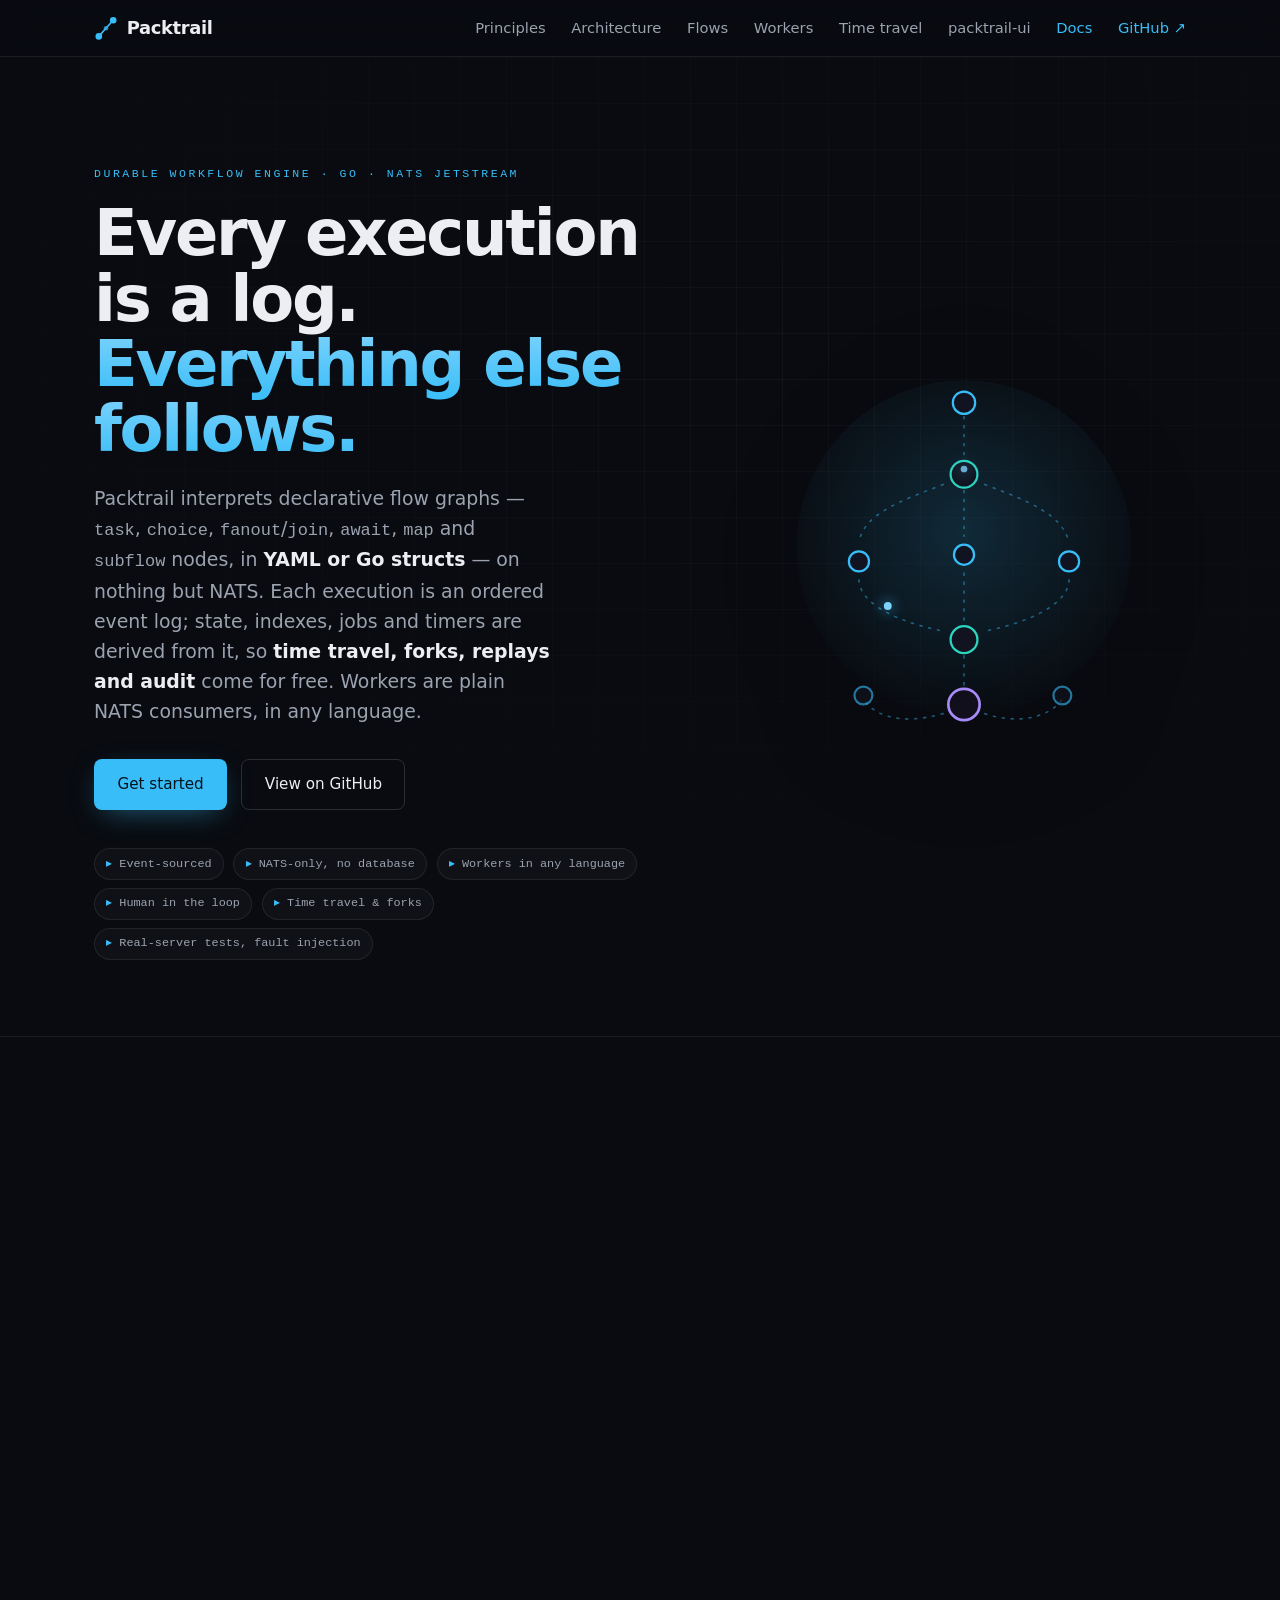
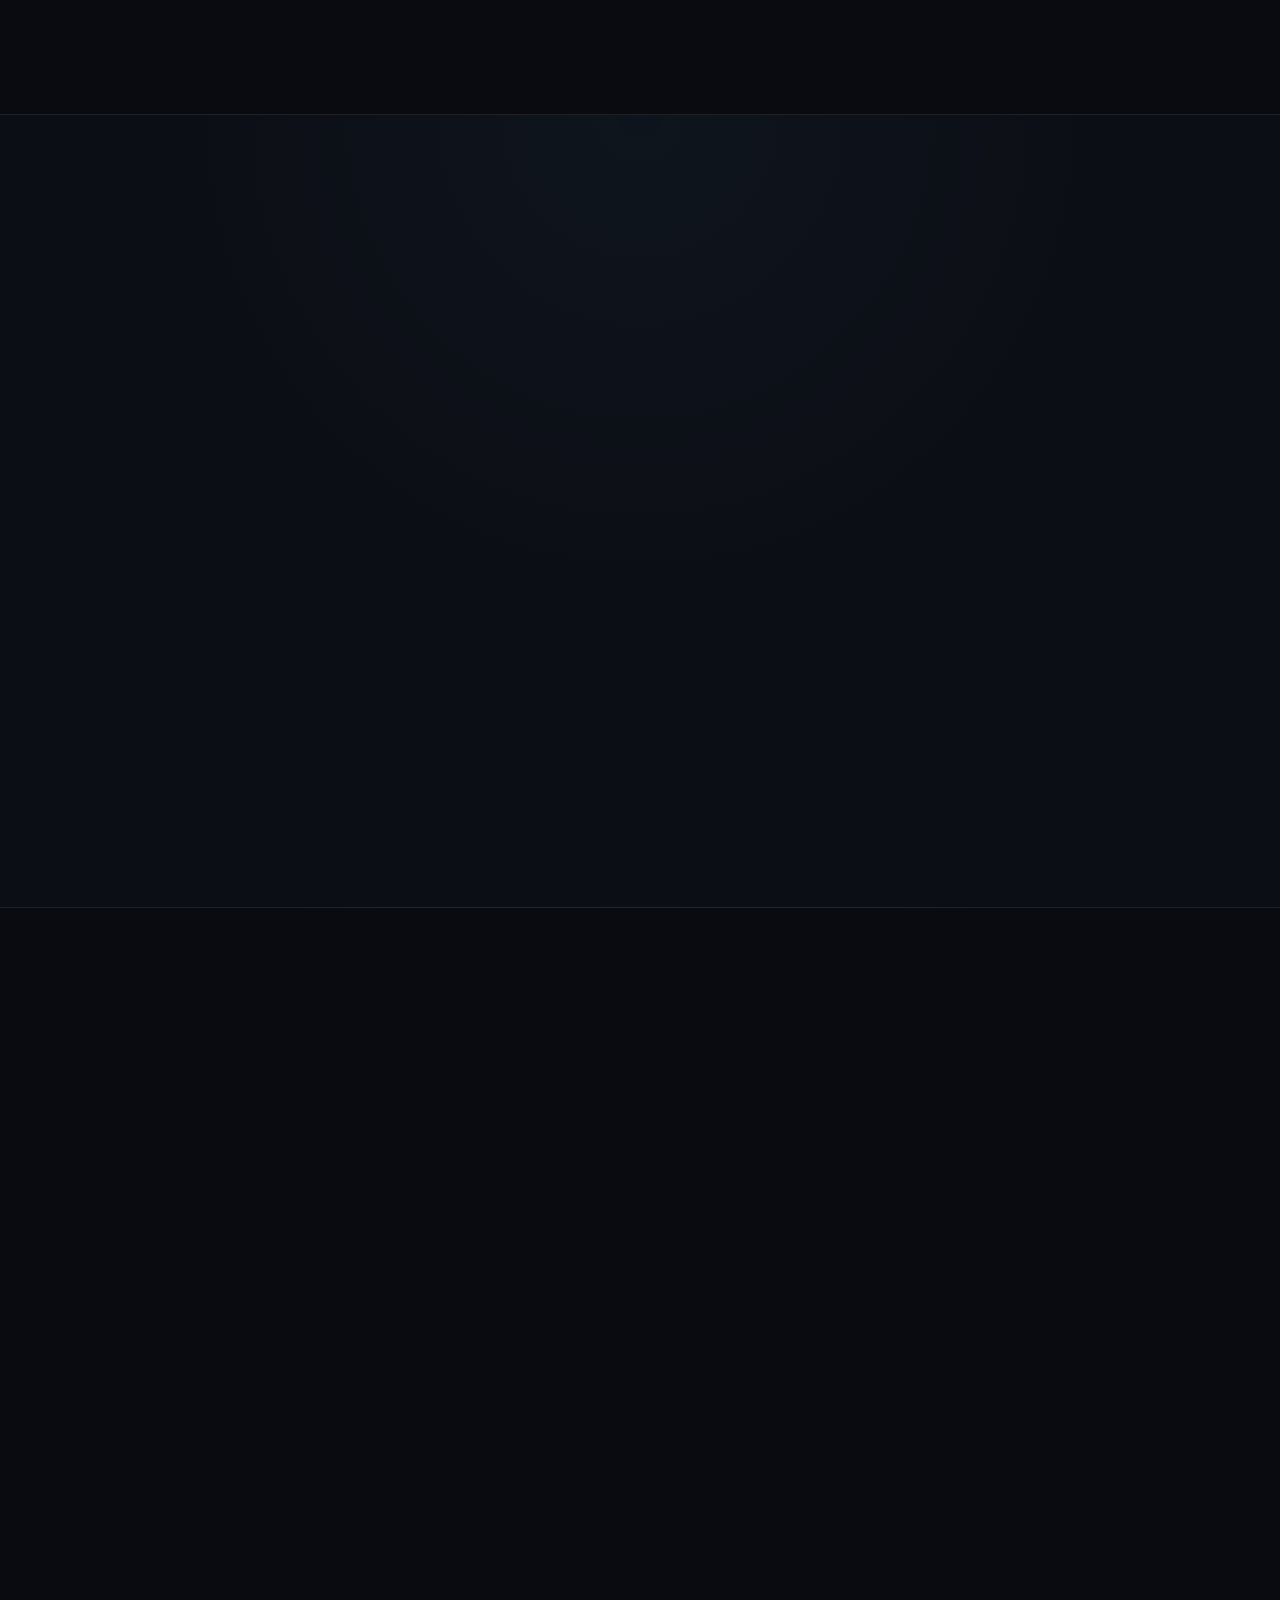
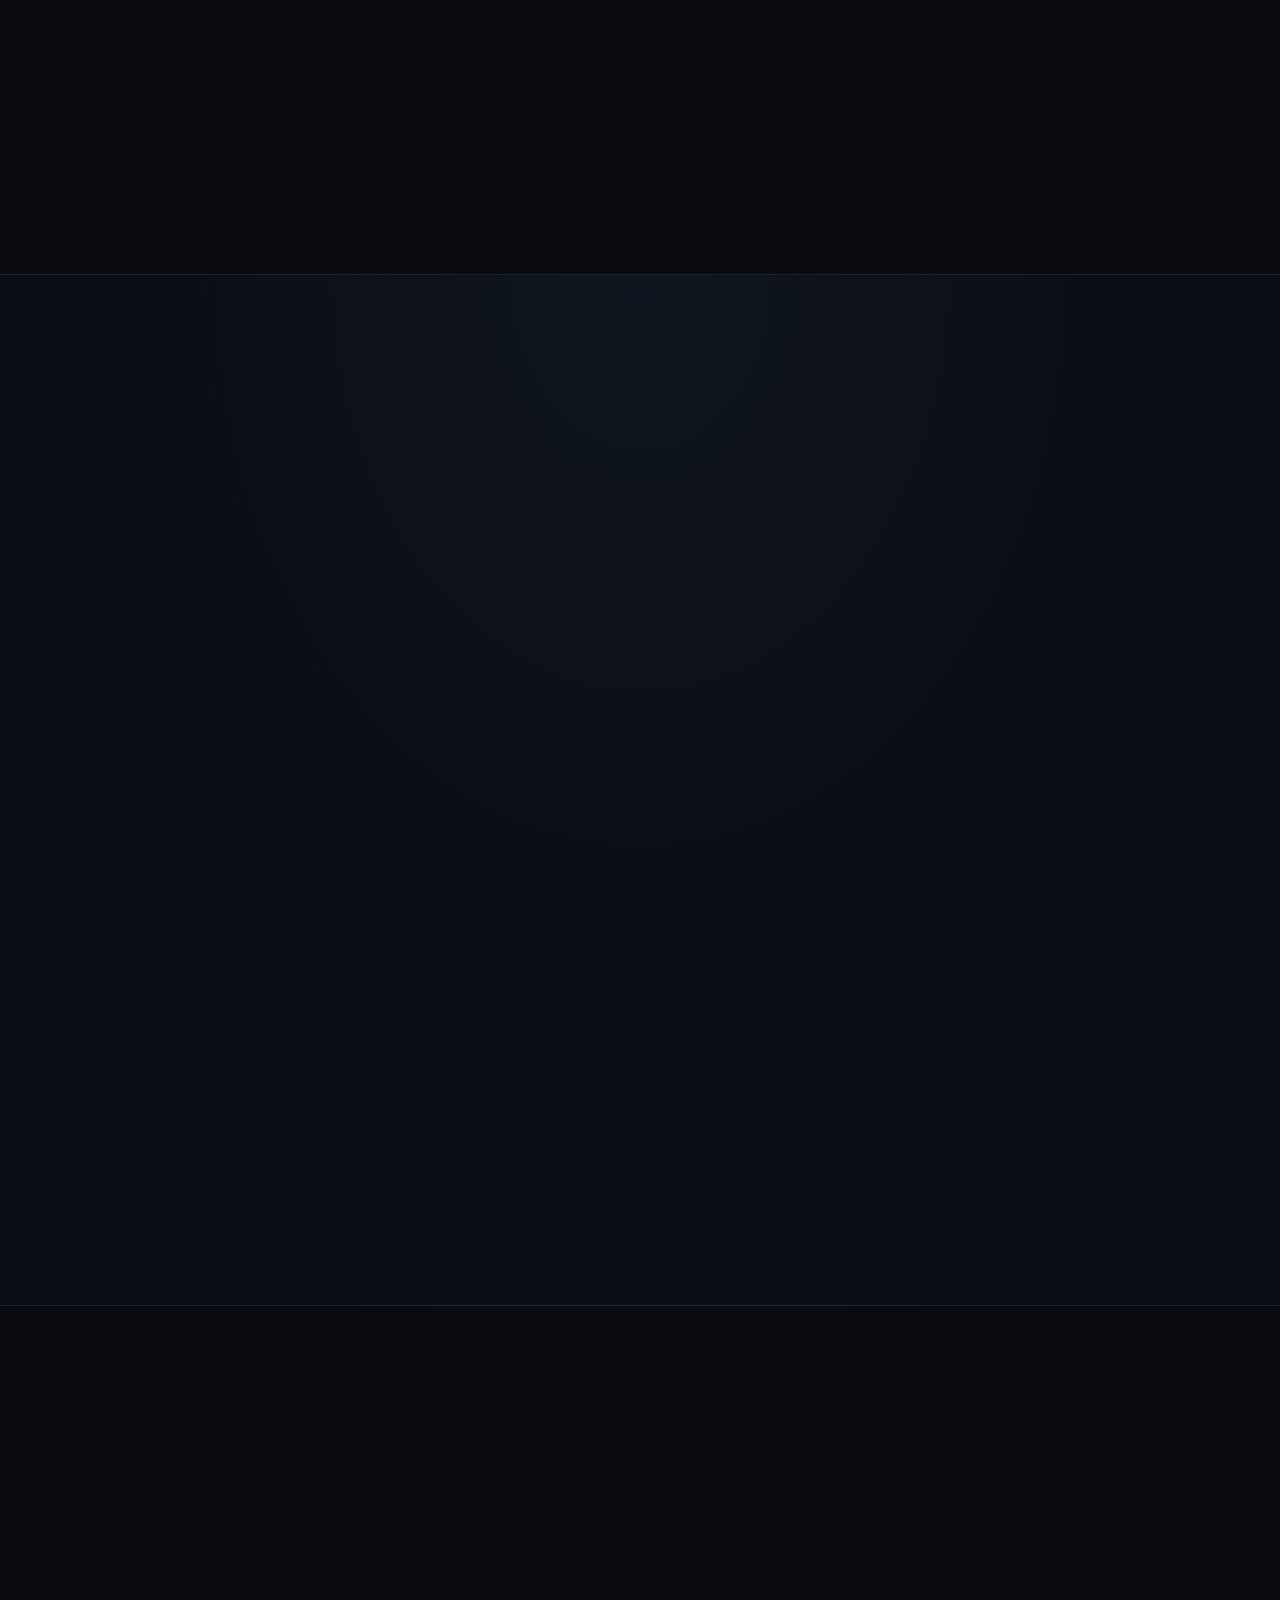
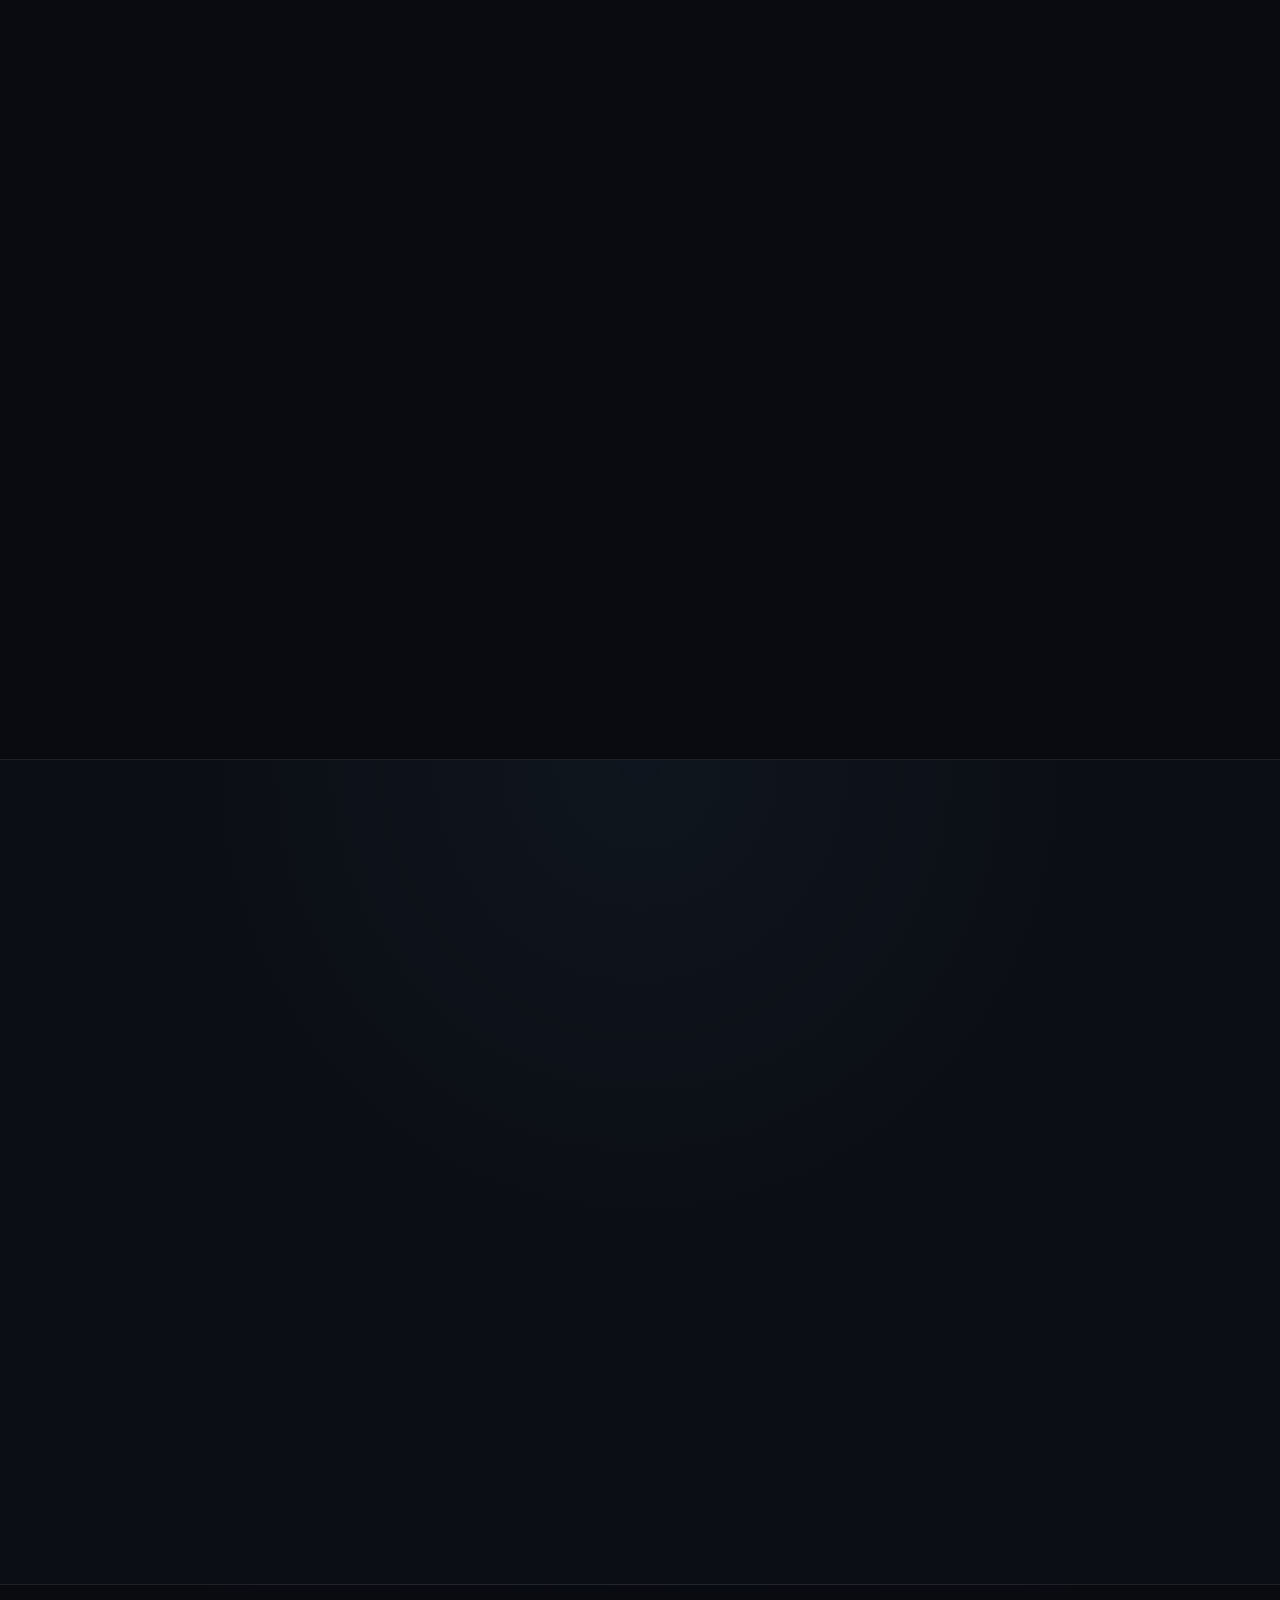
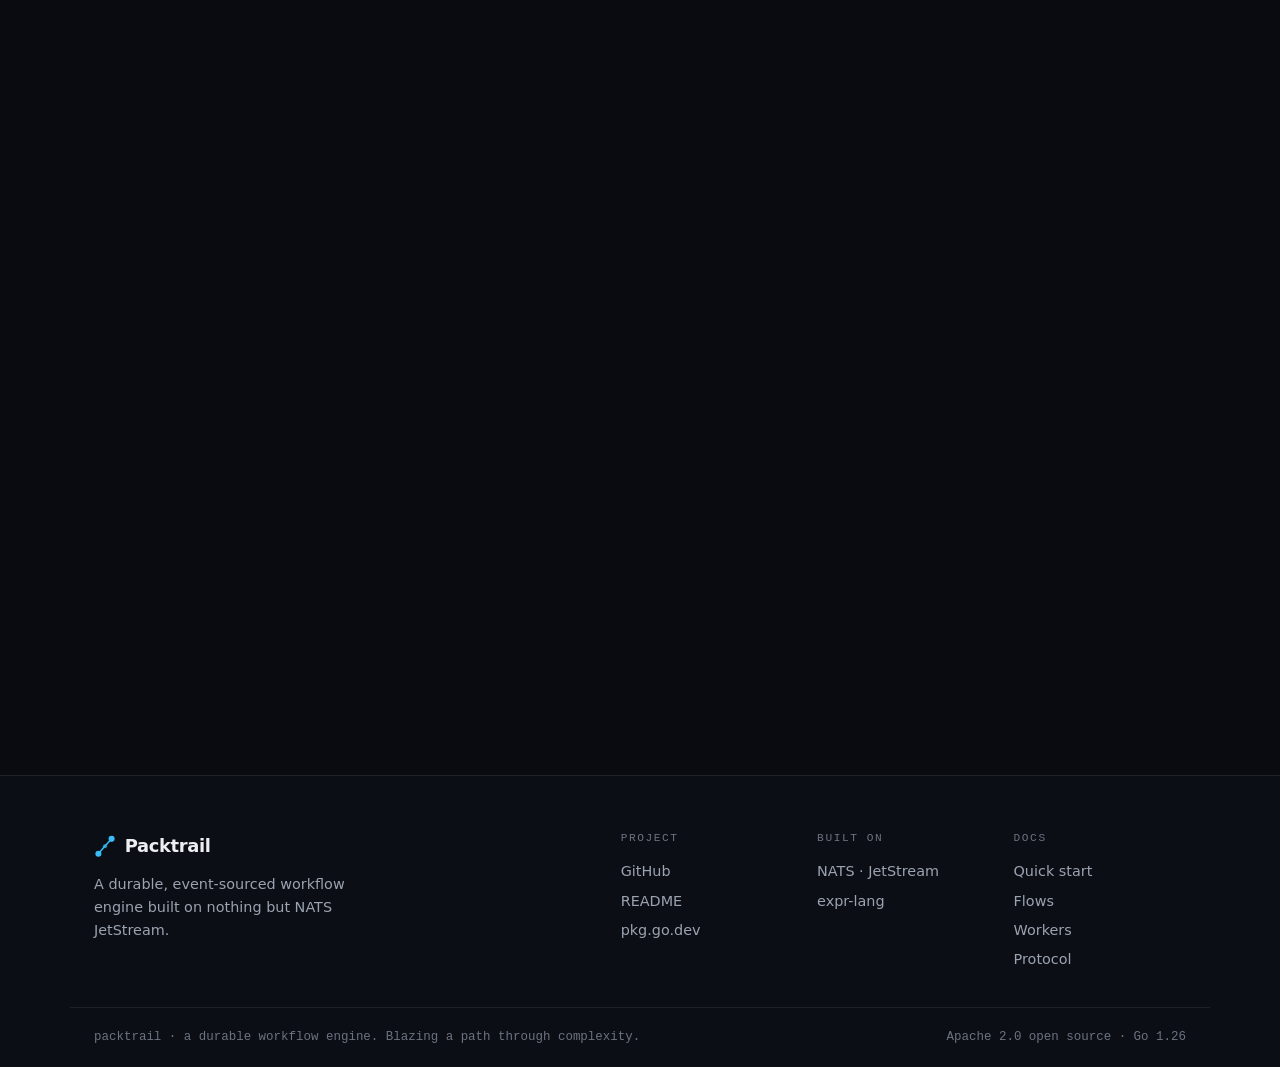
==== commit 73dbc7f6: "Add the min:N join policy: wait for every branch, tolerate failures A min:N join waits for every awa" ====
--- a/web/index.html
+++ b/web/index.html
@@ -157,7 +157,7 @@
     </article>
     <article class="feature reveal">
       <h3><span class="dot dot--fan"></span>Fan-out, join &amp; map</h3>
-      <p>Static branches joined with <code>all</code>, <code>any</code> or <code>quorum:N</code>; dynamic maps over a list computed at run time, with bounded parallelism and ordered results.</p>
+      <p>Static branches joined with <code>all</code>, <code>any</code>, <code>quorum:N</code> or <code>min:N</code>; dynamic maps over a list computed at run time, with bounded parallelism and ordered results.</p>
     </article>
     <article class="feature reveal">
       <h3><span class="dot dot--choice"></span>Typed state channels</h3>
@@ -284,7 +284,7 @@
     <div class="optlist reveal">
       <div class="optlist__row"><code><span class="dot dot--task"></span> task</code><span>A job for a worker of <code>kind</code>; retries, timeout, cache, concurrency, output schema, dynamic edges.</span></div>
       <div class="optlist__row"><code><span class="dot dot--choice"></span> choice</code><span>First matching <code>when</code> rule wins; exactly one <code>default</code>.</span></div>
-      <div class="optlist__row"><code><span class="dot dot--fan"></span> fanout · join</code><span>Parallel task branches, closed by a join with <code>all</code>, <code>any</code> or <code>quorum:N</code>.</span></div>
+      <div class="optlist__row"><code><span class="dot dot--fan"></span> fanout · join</code><span>Parallel task branches, closed by a join with <code>all</code>, <code>any</code>, <code>quorum:N</code> or <code>min:N</code>.</span></div>
       <div class="optlist__row"><code><span class="dot dot--await"></span> await</code><span>Wait for a named signal; <code>timeout</code> is mandatory, <code>on_timeout</code> routes.</span></div>
       <div class="optlist__row"><code><span class="dot dot--map"></span> map</code><span>One task per element of <code>over</code>, at most <code>max_parallel</code> at a time.</span></div>
       <div class="optlist__row"><code><span class="dot dot--subflow"></span> subflow</code><span>Run another flow as a child; its output and counters flow back.</span></div>
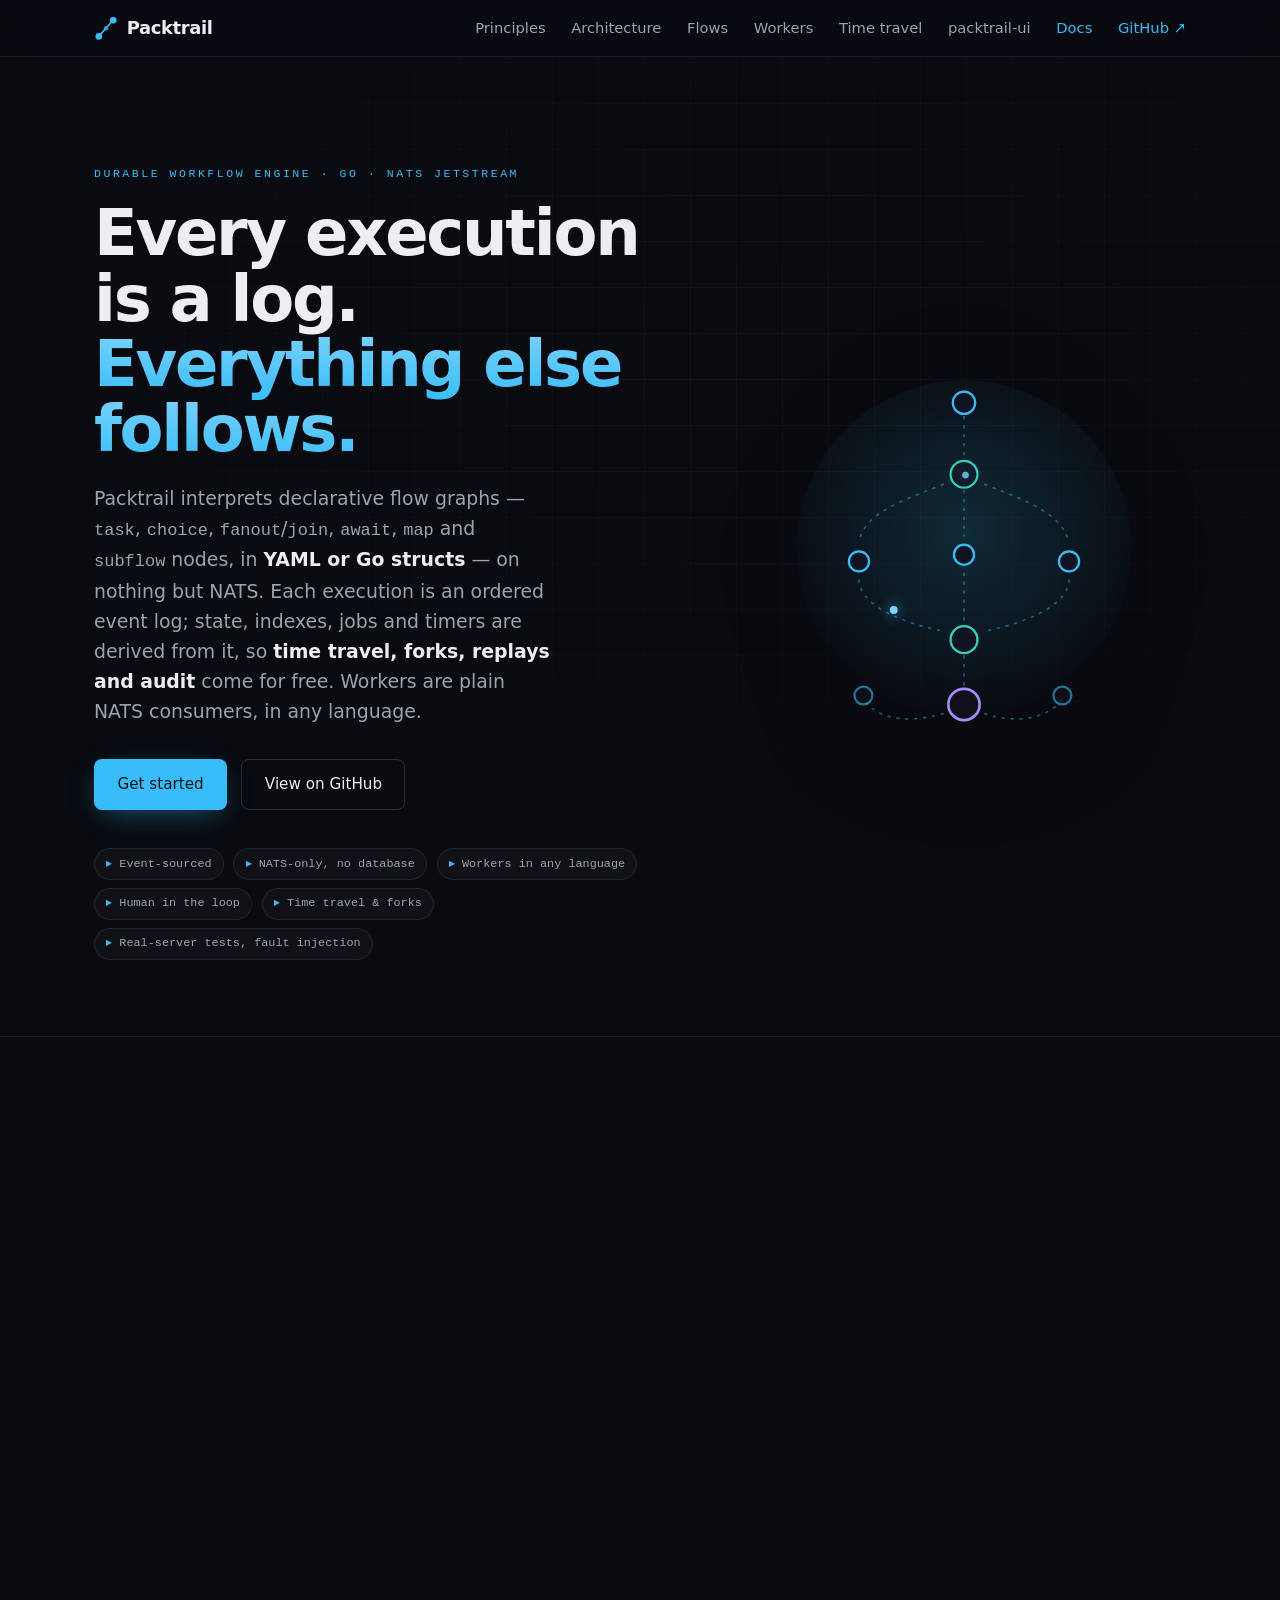
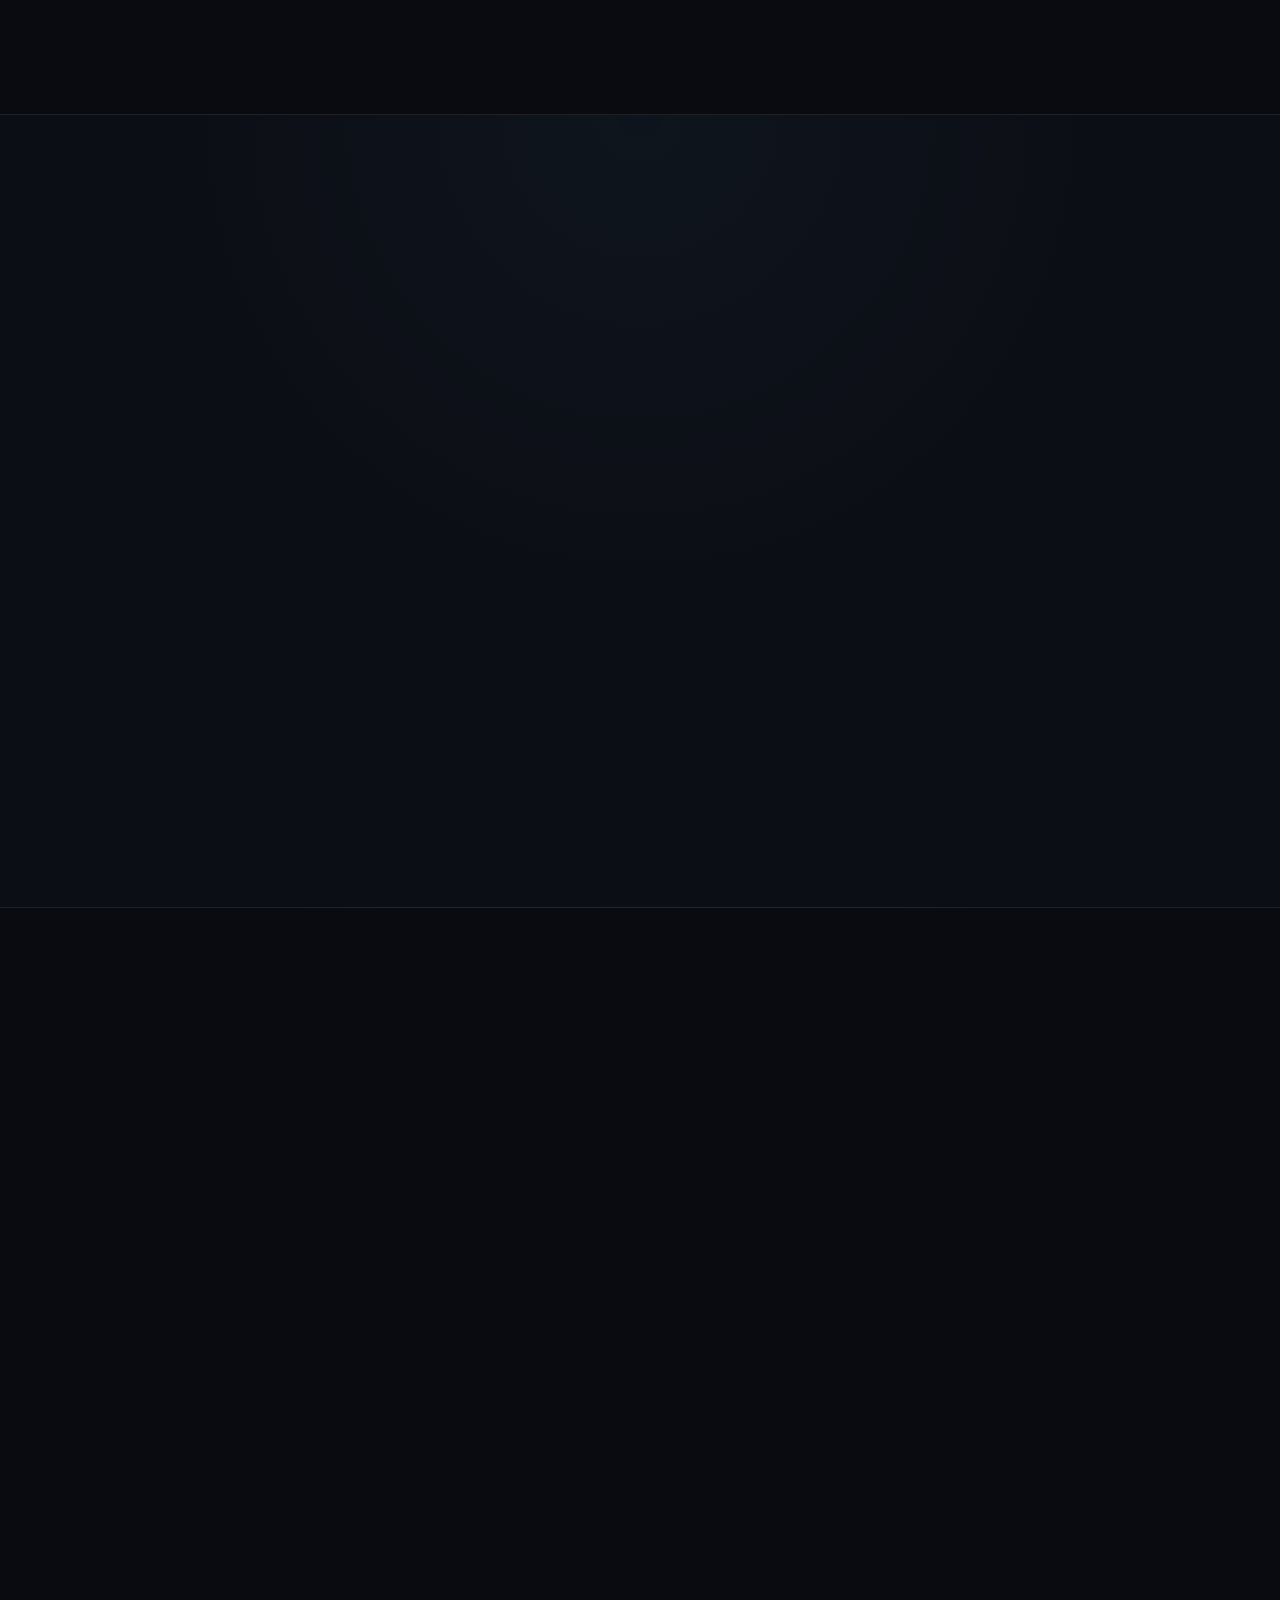
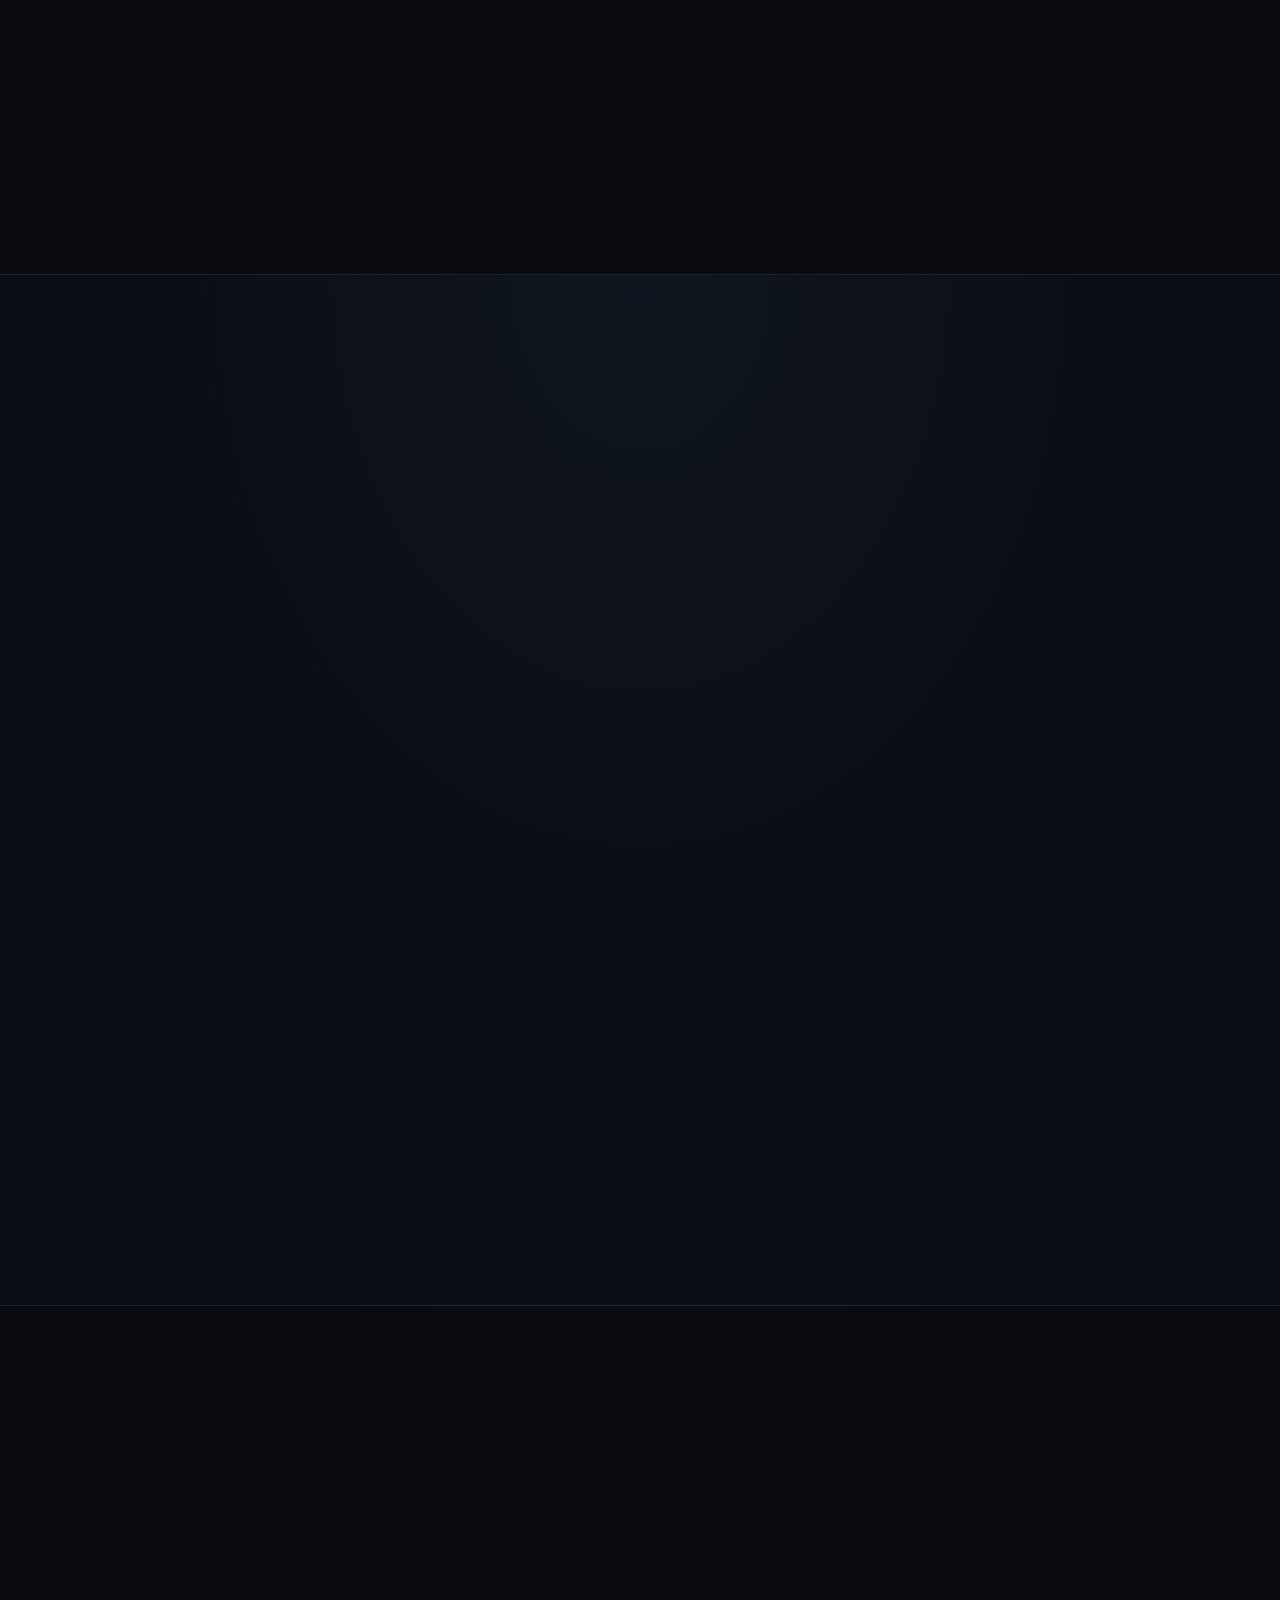
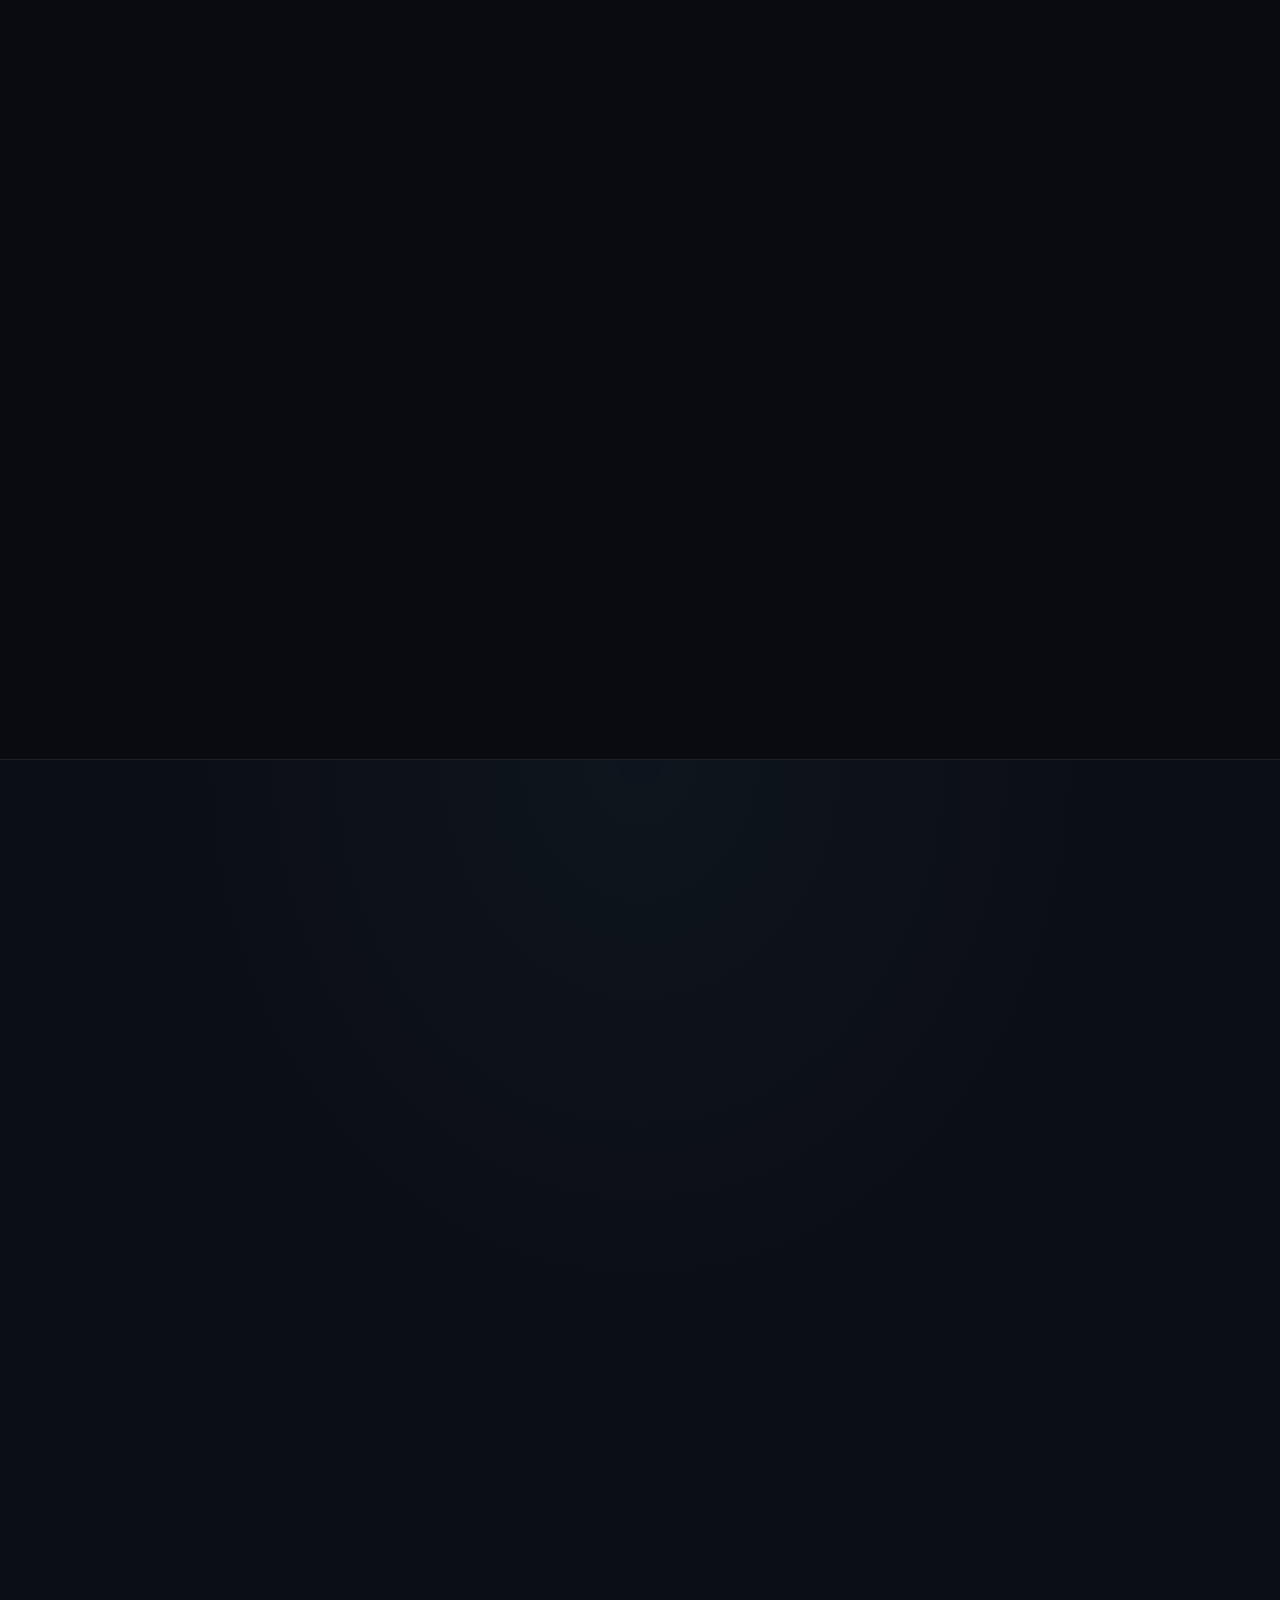
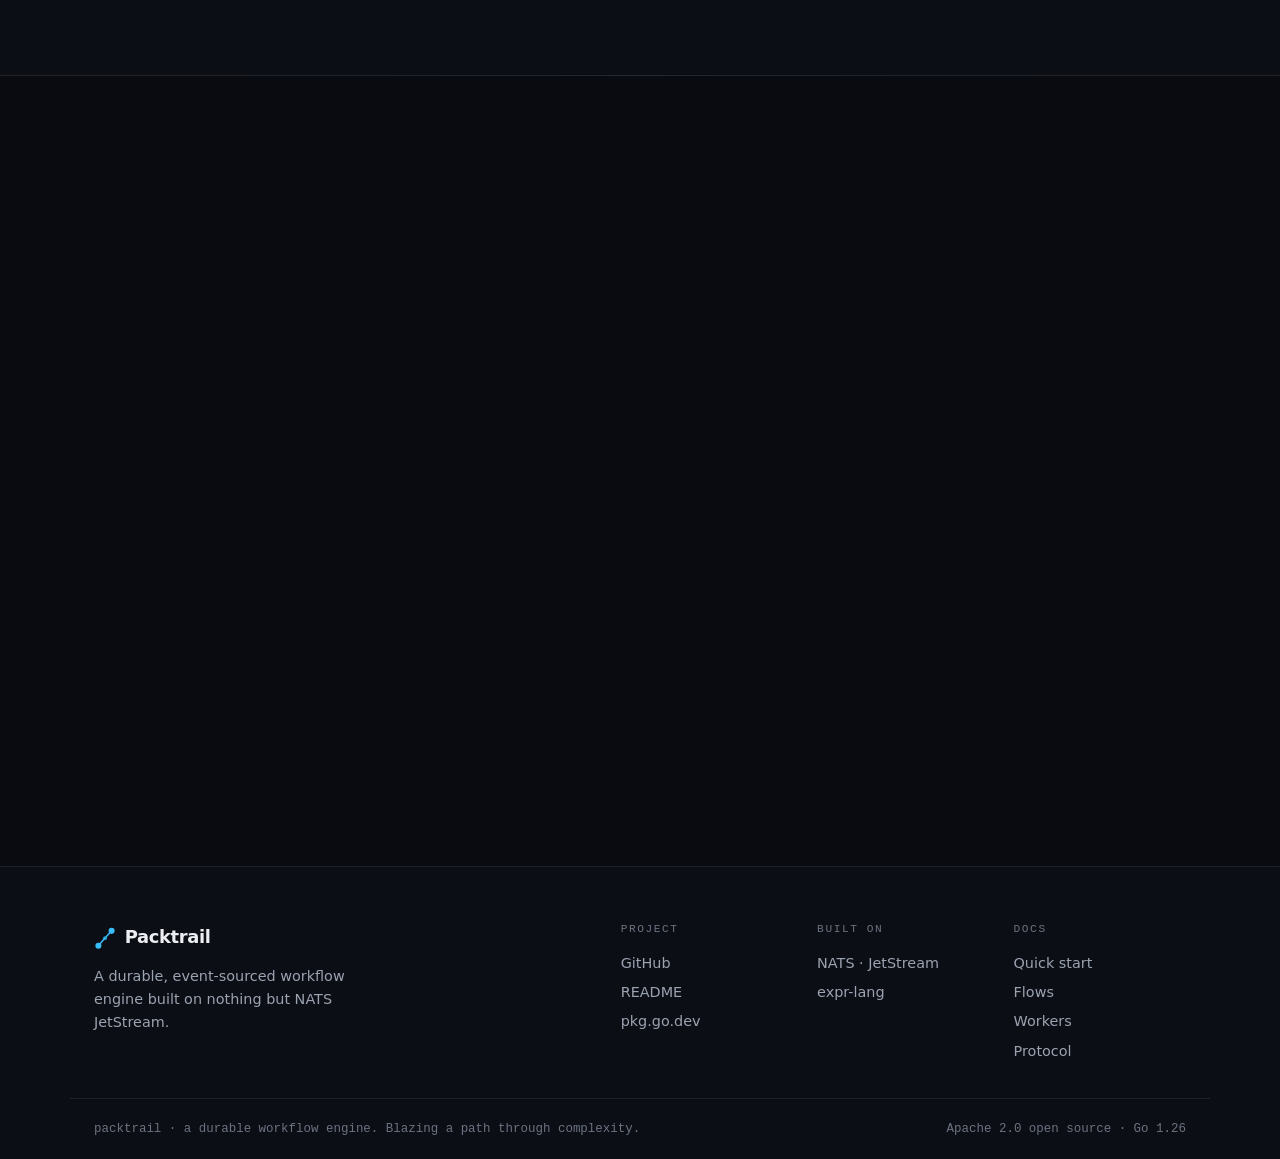
==== commit e5039a49: "Release v1.2.0: attempt records (#17) * Attempt records: what a worker did, stored with its outcome " ====
--- a/web/index.html
+++ b/web/index.html
@@ -379,6 +379,7 @@
       <div class="optlist__row"><code>Fork(seq, WithForkWrites)</code><span>A new execution from that state, optionally with edited channels; the source is untouched.</span></div>
       <div class="optlist__row"><code>Rerun(node)</code><span>Fork at the point the node was last entered — the usual move after fixing a worker.</span></div>
       <div class="optlist__row"><code>OutputHistory(node)</code><span>Every output a node produced across its visits.</span></div>
+      <div class="optlist__row"><code>RecordHistory(node)</code><span>What each attempt recorded it did: the request, the prompt, the replies.</span></div>
     </div>
   </div>
 </section>
